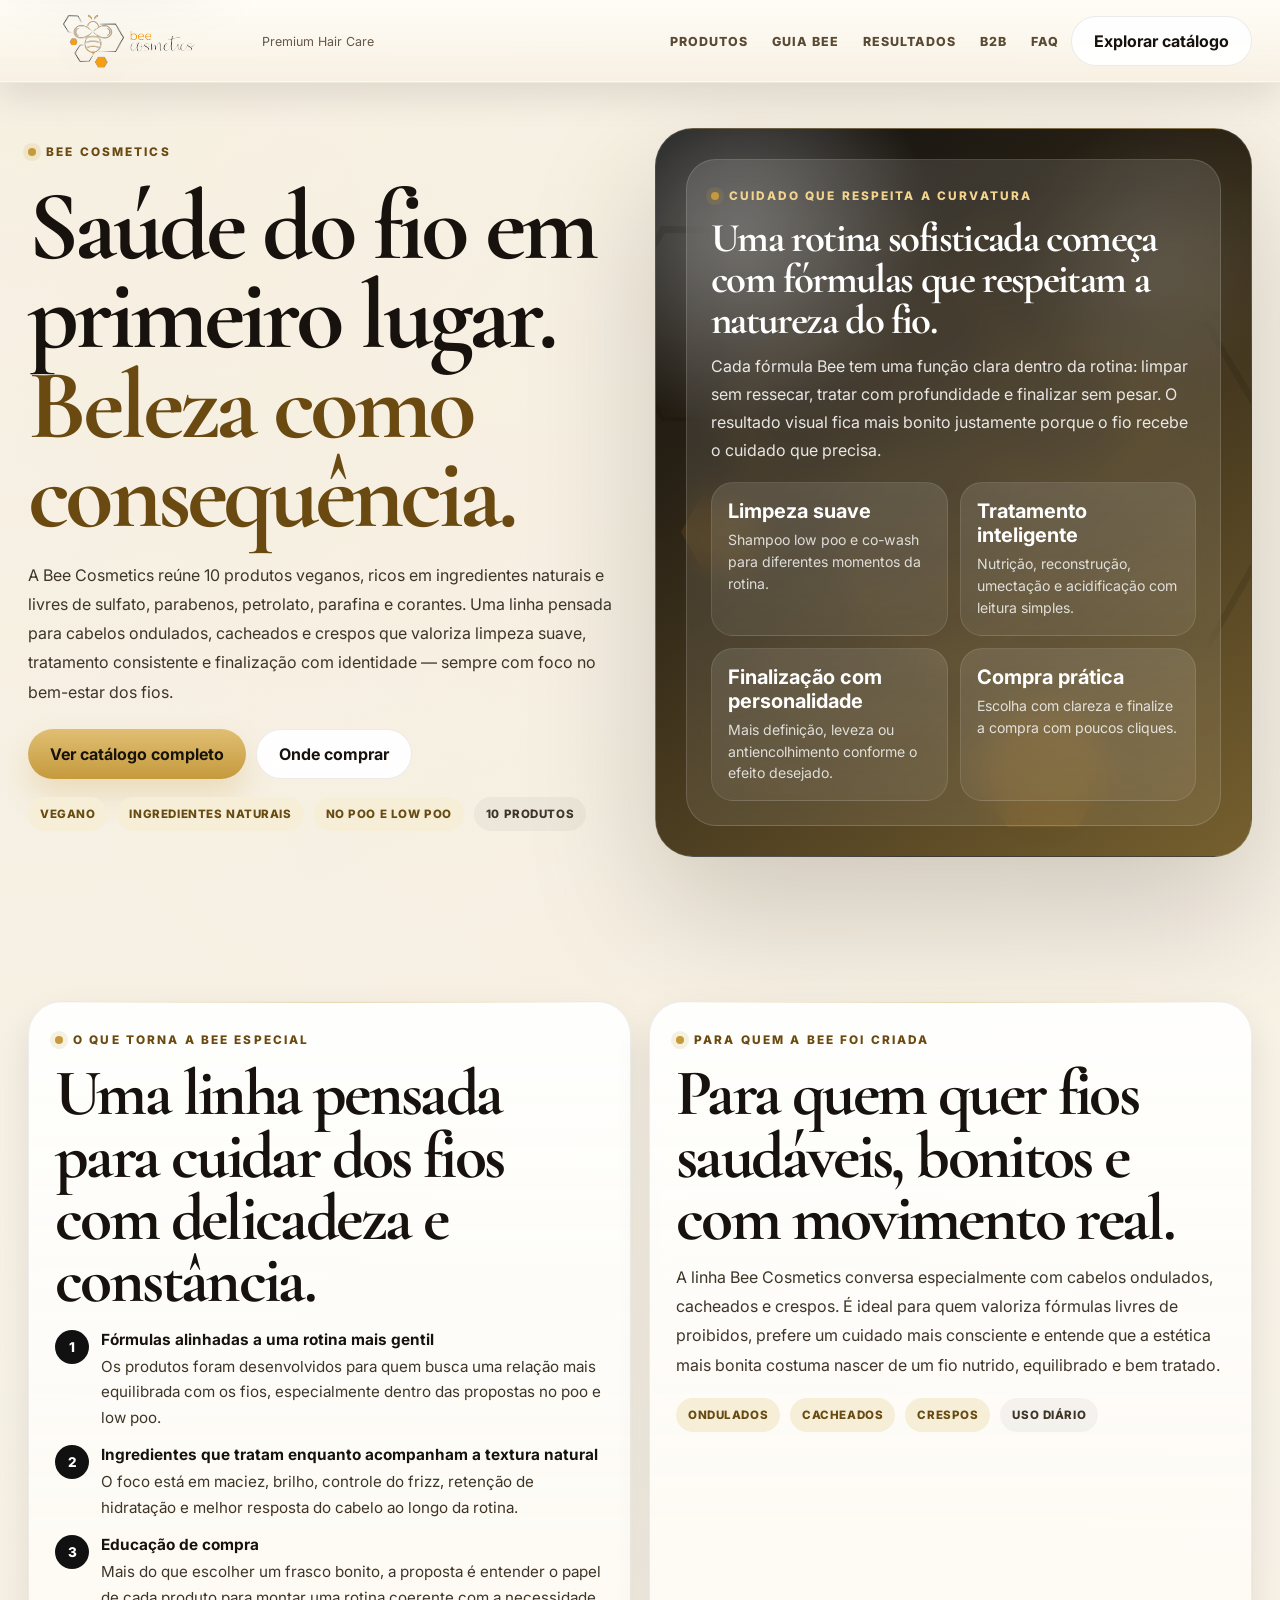
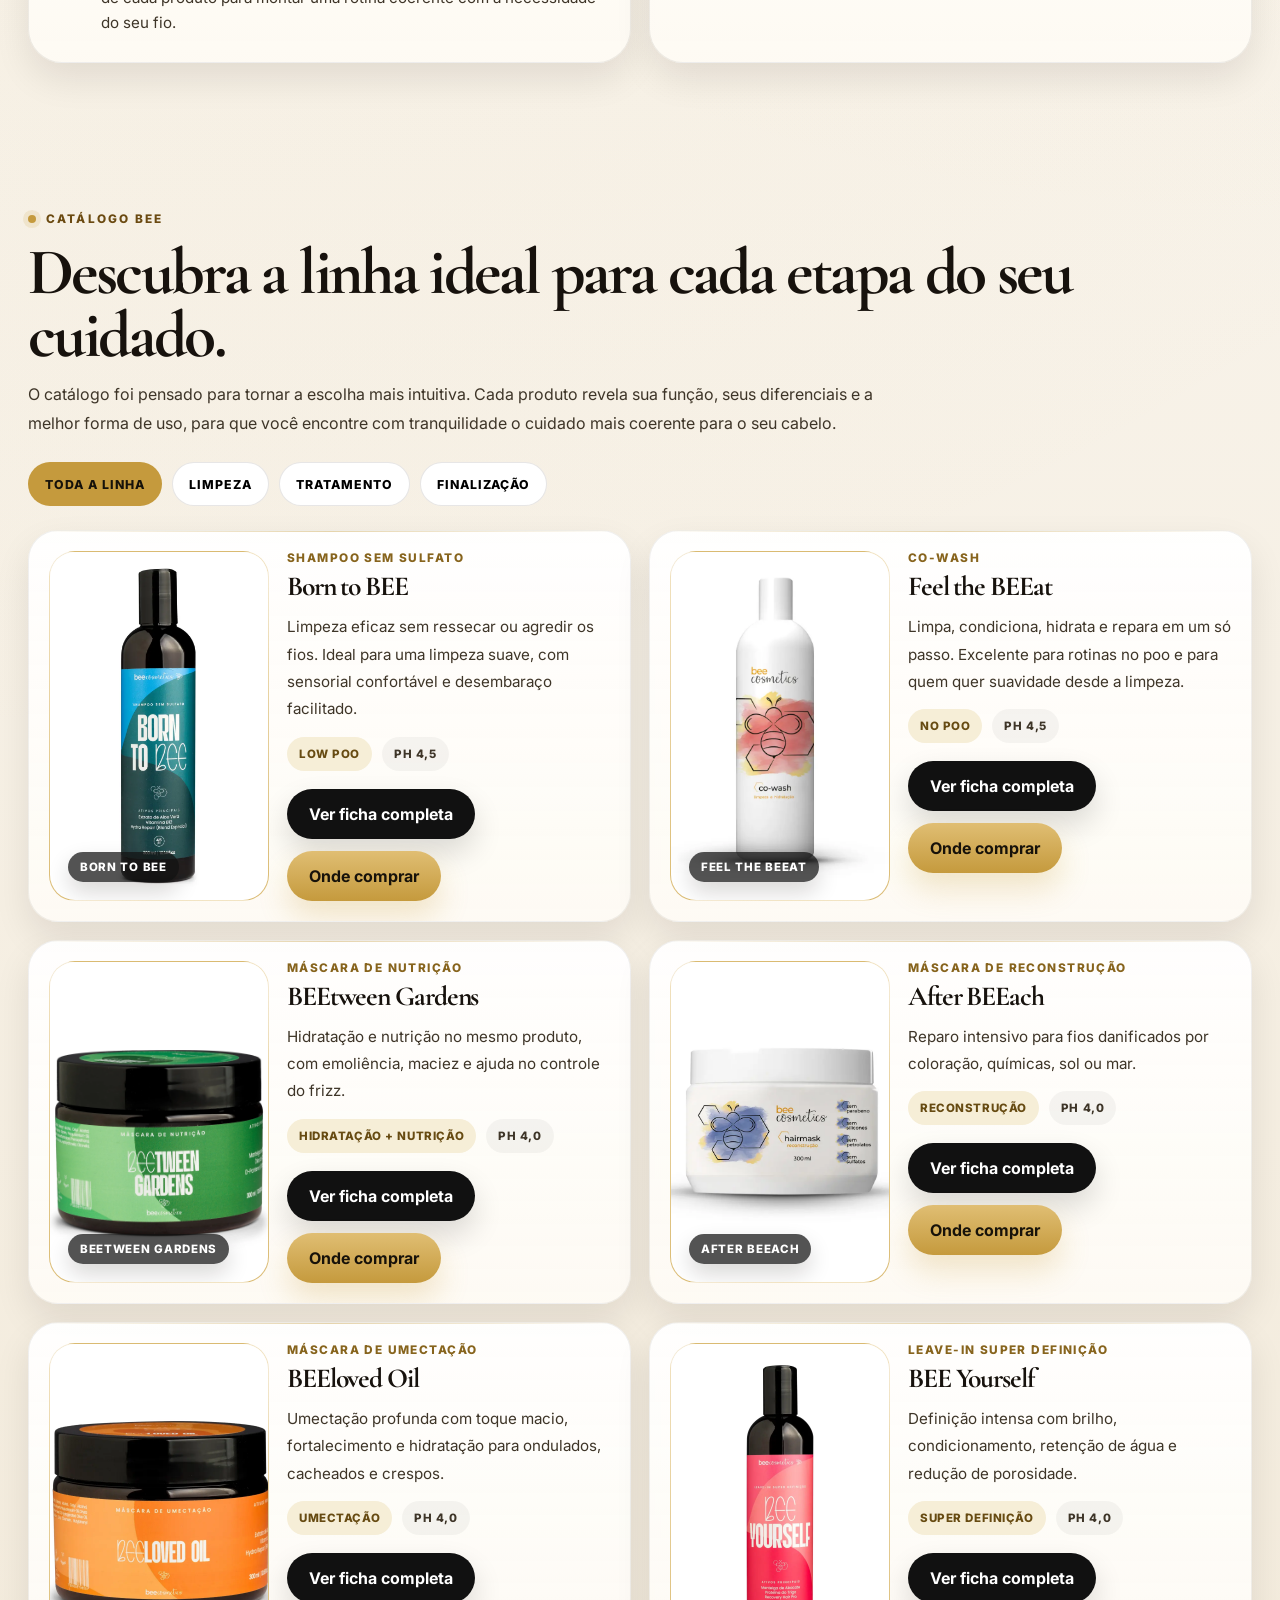
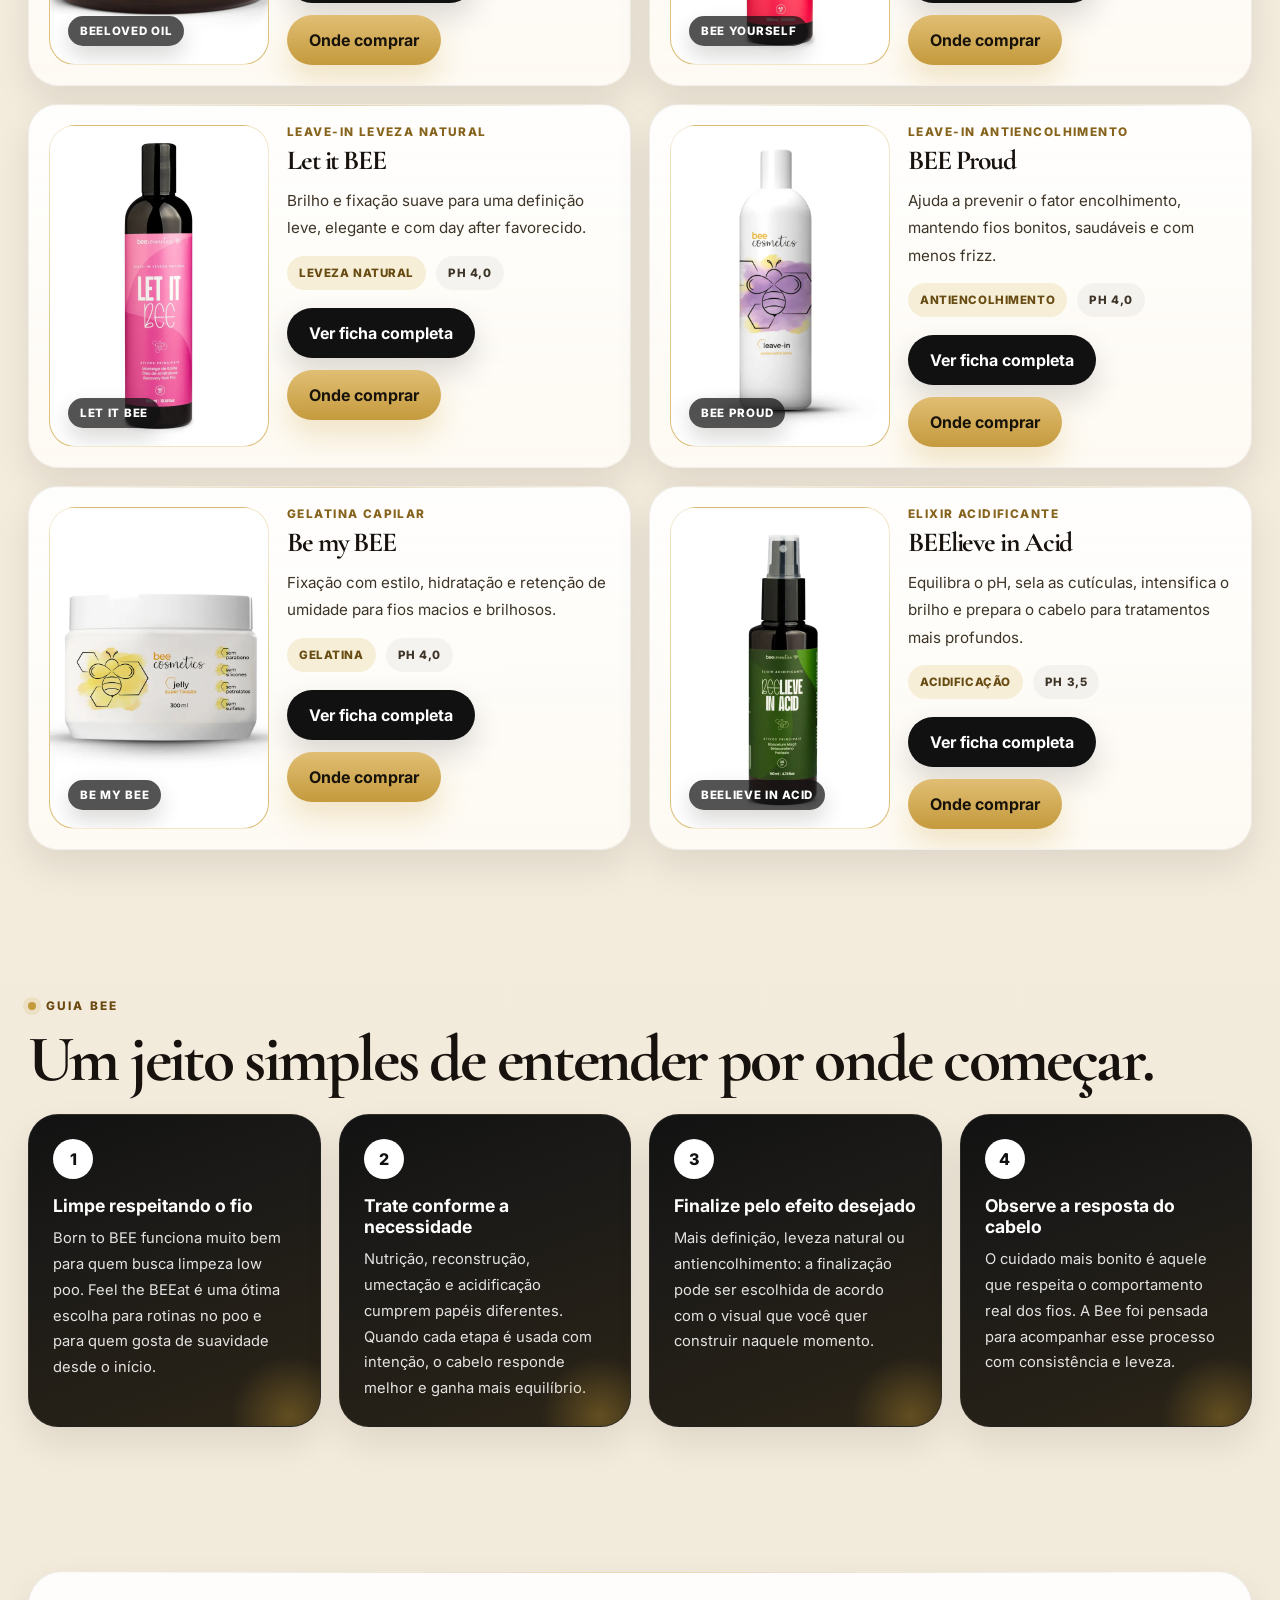
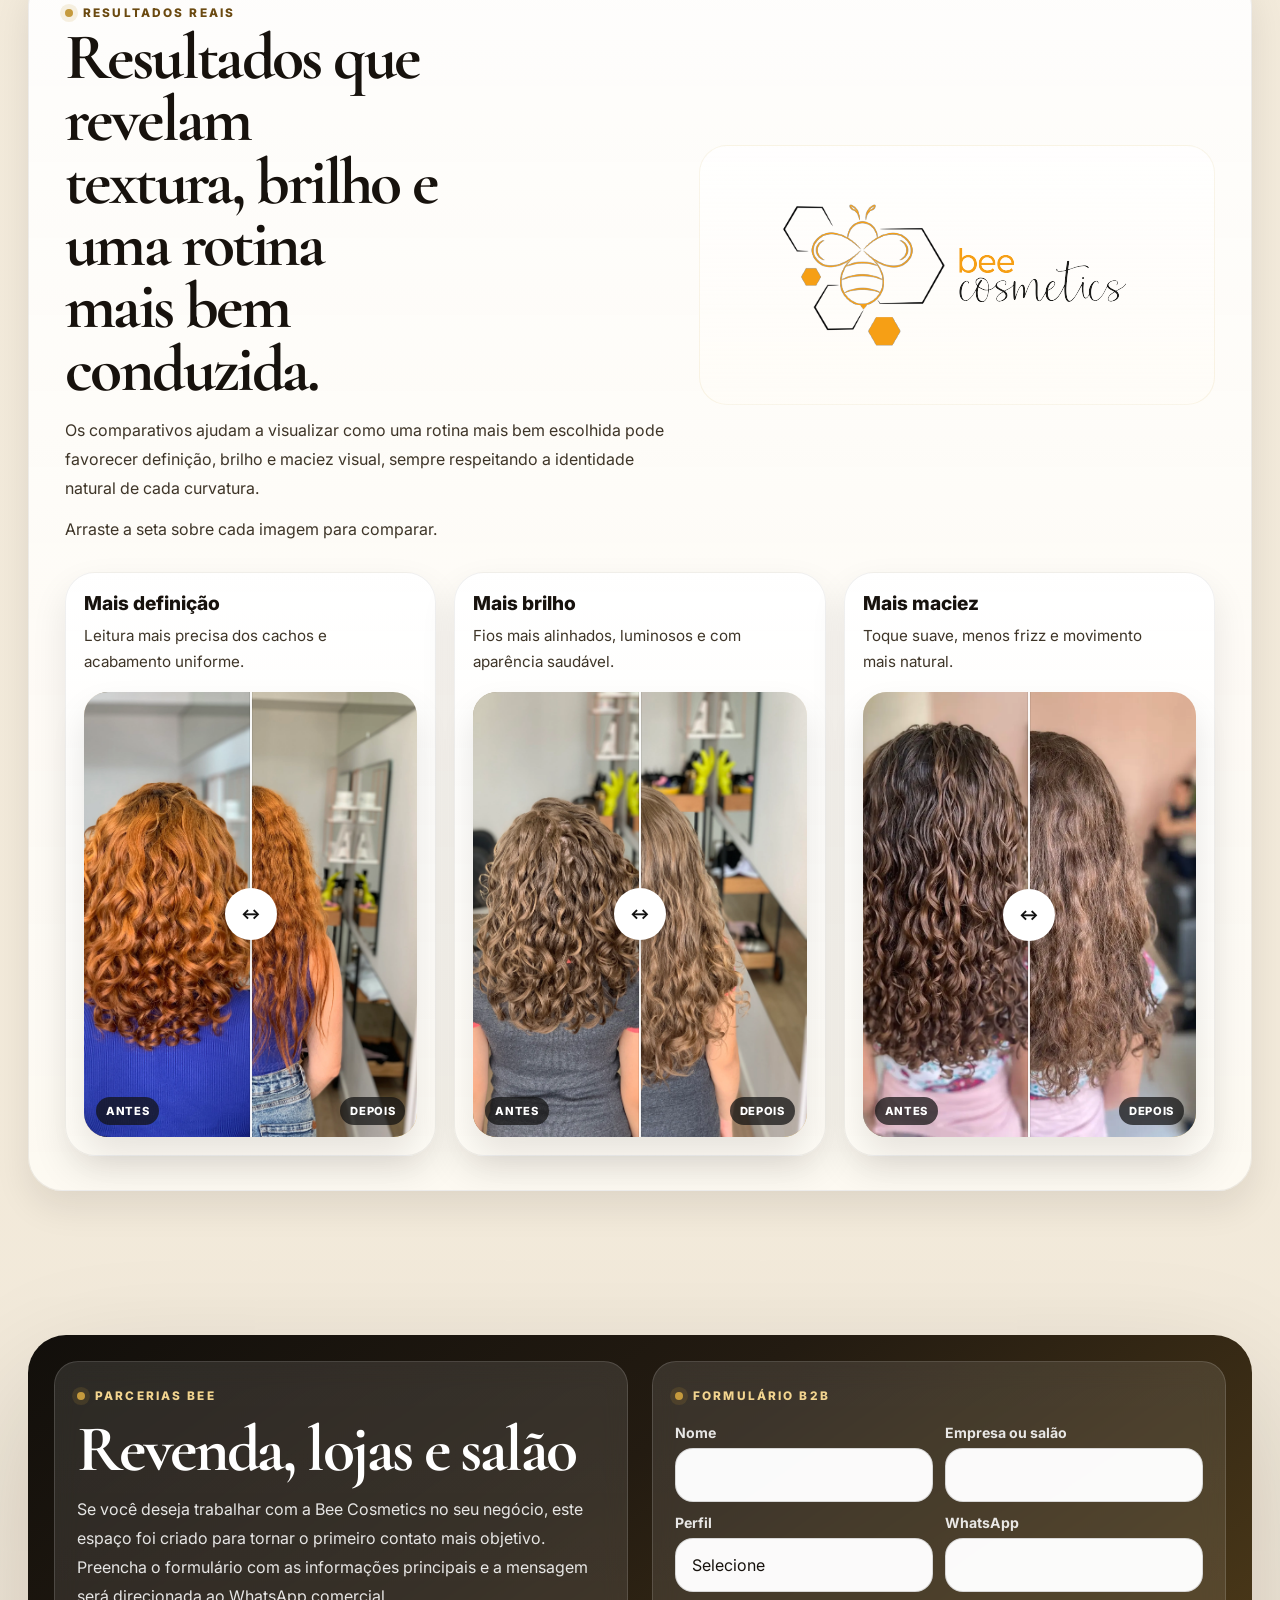
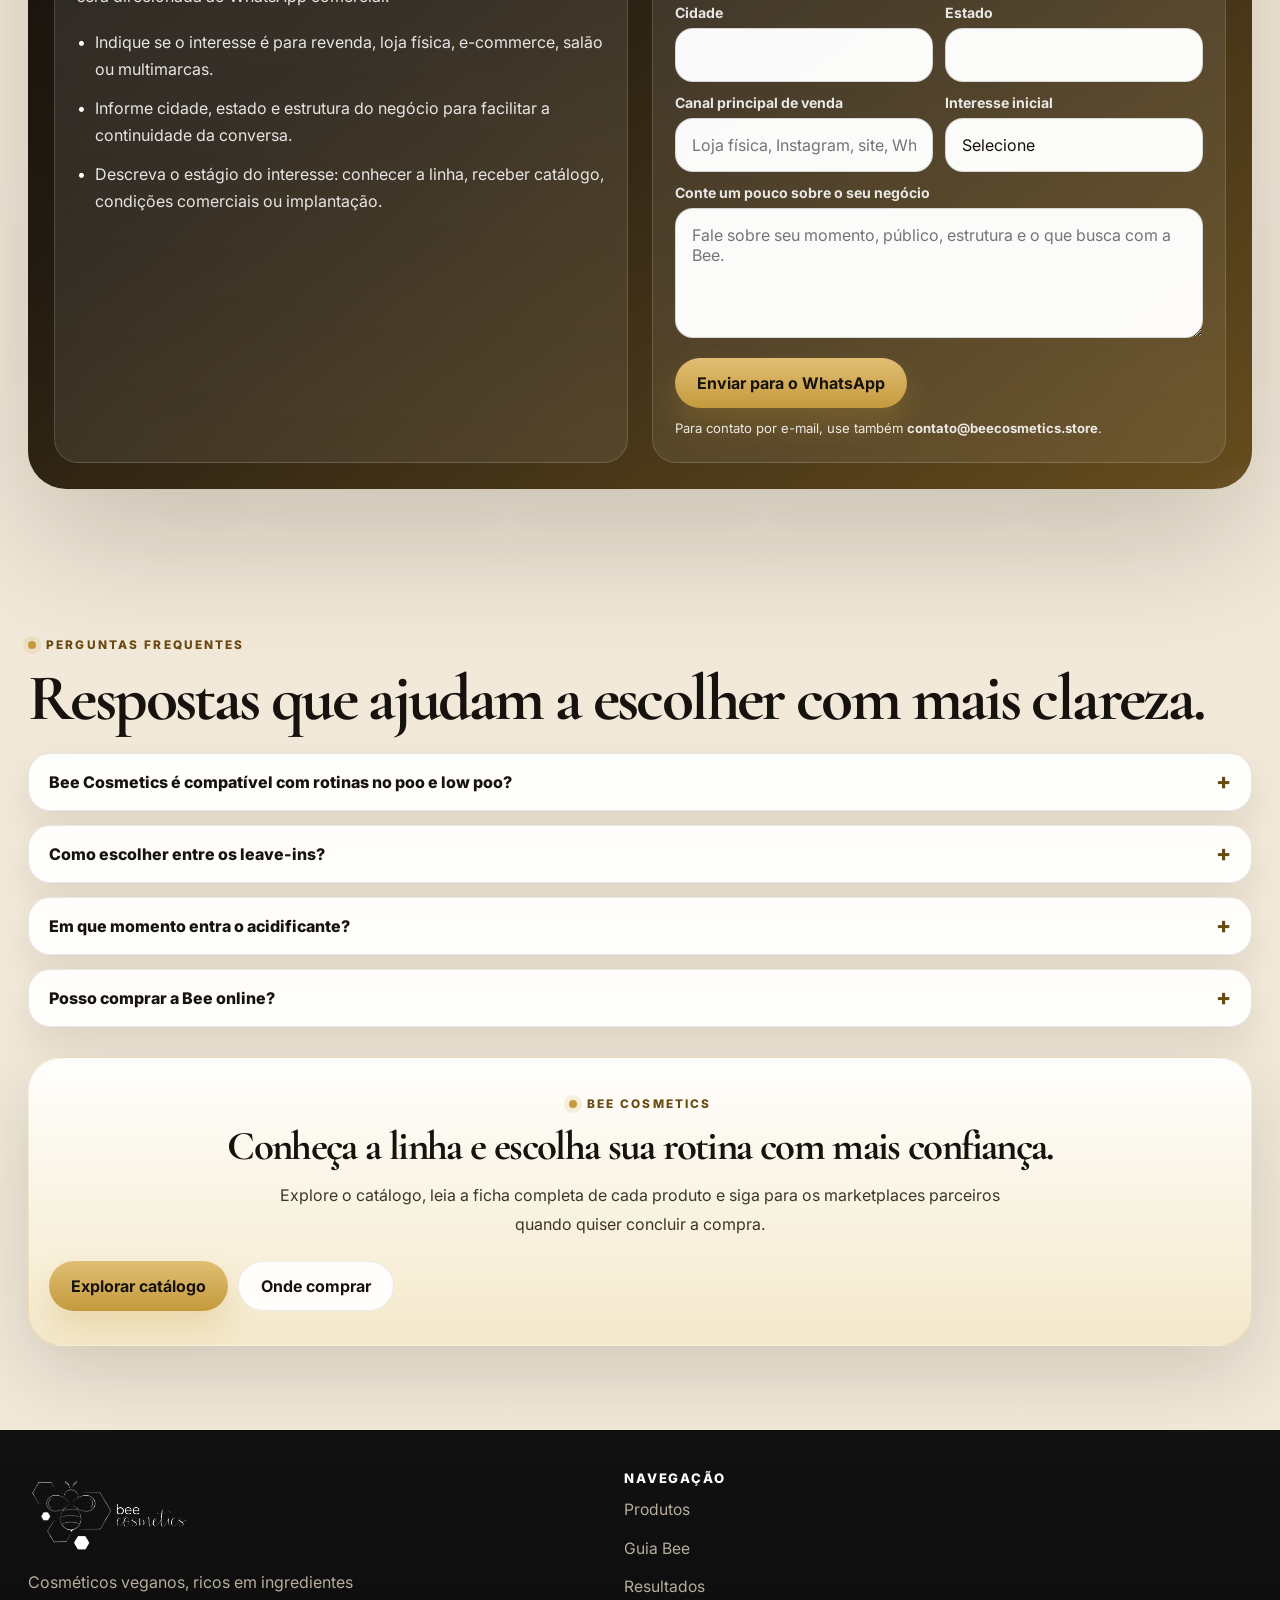
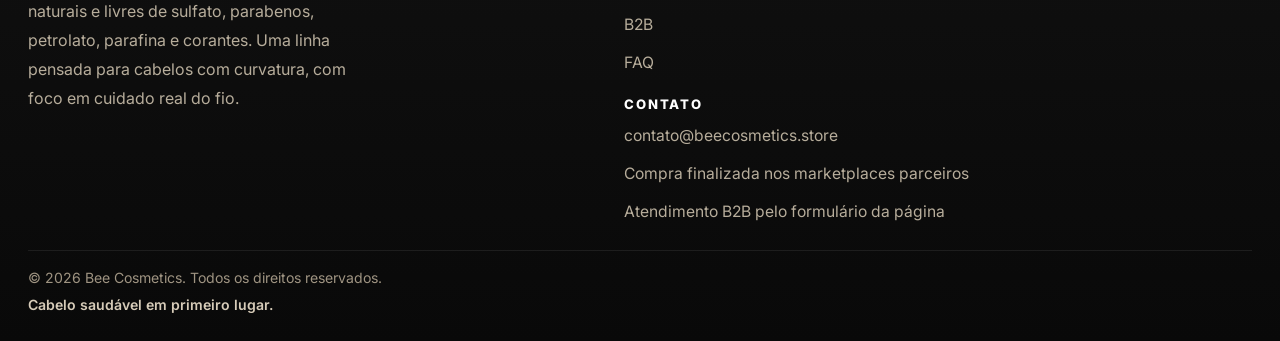
==== index.html @ 18b8b170 "Add files via upload" ====
<!DOCTYPE html>
<html lang="pt-BR">
<head>
  <meta charset="UTF-8">
  <meta name="viewport" content="width=device-width, initial-scale=1.0, viewport-fit=cover">
  <title>Bee Cosmetics | Catálogo premium para cabelos com curvatura</title>
  <meta name="description" content="Conheça a Bee Cosmetics: 10 produtos veganos, ricos em ingredientes naturais, livres de sulfato, parabenos, petrolato, parafina e corantes. Uma vitrine premium para cabelos ondulados, cacheados e crespos com foco em saúde do fio.">
  <meta name="robots" content="index,follow">
  <meta name="theme-color" content="#c79a32">
<link rel="icon" href="/favicon.ico" sizes="any">
<link rel="icon" type="image/png" sizes="32x32" href="/icons/favicon-32x32.png">
<link rel="icon" type="image/png" sizes="16x16" href="/icons/favicon-16x16.png">
<link rel="apple-touch-icon" href="/icons/apple-touch-icon.png">
<link rel="manifest" href="/site.webmanifest">
  <link rel="canonical" href="https://beecosmetics.store">
  <meta property="og:title" content="Bee Cosmetics | Catálogo premium para cabelos com curvatura">
  <meta property="og:description" content="Produtos veganos, ricos em ingredientes naturais e pensados para a saúde dos fios com curvatura.">
  <meta property="og:type" content="website">
  <meta property="og:url" content="https://beecosmetics.store">
  <meta property="og:image" content="https://beecosmetics.store/og/og-home-bee.jpg">
  <meta property="og:locale" content="pt_BR">
  <meta name="twitter:card" content="summary_large_image">
  <meta name="twitter:title" content="Bee Cosmetics | Catálogo premium">
  <meta name="twitter:description" content="Uma vitrine educativa para cabelos com curvatura.">
  <link rel="preconnect" href="https://fonts.googleapis.com">
  <link rel="preconnect" href="https://fonts.gstatic.com" crossorigin>
  <link href="https://fonts.googleapis.com/css2?family=Inter:wght@400;500;600;700;800&family=Cormorant+Garamond:wght@500;600;700&display=swap" rel="stylesheet">
  <style>
    :root {
      --bg: #f3ebdc;
      --bg-soft: #fbf7f0;
      --surface: rgba(255,255,255,.94);
      --surface-2: #fffdf9;
      --text: #17120d;
      --text-soft: #3e3528;
      --muted: #665b4b;
      --gold: #c59a3d;
      --gold-2: #e0be73;
      --gold-soft: #efe3c4;
      --gold-deep: #6b4a11;
      --line: rgba(23,18,13,.10);
      --line-2: rgba(23,18,13,.18);
      --black: #111111;
      --white: #ffffff;
      --radius-xs: 14px;
      --radius-sm: 20px;
      --radius-md: 28px;
      --radius-lg: 36px;
      --radius-xl: 48px;
      --shadow-sm: 0 16px 36px rgba(17, 12, 0, .09);
      --shadow-md: 0 28px 76px rgba(17, 12, 0, .14);
      --shadow-lg: 0 52px 132px rgba(17, 12, 0, .18);
      --container: 1240px;
      --header-h: 78px;
      --ease: cubic-bezier(.22,1,.36,1);
    }
    * { box-sizing: border-box; margin: 0; padding: 0; }
    html { scroll-behavior: smooth; }
    body {
      font-family: 'Inter', system-ui, sans-serif;
      color: var(--text);
      background:
        radial-gradient(circle at 0% 0%, rgba(199,161,74,.11), transparent 28%),
        radial-gradient(circle at 100% 0%, rgba(224,190,116,.08), transparent 22%),
        linear-gradient(180deg, #fdfbf8 0%, var(--bg) 40%, #f1e8d8 100%);
      -webkit-font-smoothing: antialiased;
      overflow-x: hidden;
    }
    ::selection { background:rgba(199,154,50,.22); color:#17120d; }
    @media (prefers-reduced-motion: reduce) {
      html { scroll-behavior:auto; }
      *, *::before, *::after { animation:none !important; transition:none !important; }
    }
    body.modal-open { overflow:hidden; position:fixed; width:100%; }
    img { display:block; max-width:100%; height:auto; }
    a { color:inherit; text-decoration:none; }
    button, input, select, textarea { font:inherit; }
    button { border:0; background:none; cursor:pointer; }
    input, select, textarea {
      width:100%; min-height:54px; border-radius:18px; border:1px solid rgba(0,0,0,.14);
      background:rgba(255,255,255,.98); color:var(--text); padding:0 16px; appearance:none; -webkit-appearance:none;
      transition:border-color .2s ease, box-shadow .2s ease, background .2s ease;
    }
    textarea { min-height:130px; resize:vertical; padding:16px; }
    input:focus, select:focus, textarea:focus {
      outline:none; border-color:rgba(199,154,50,.8); background:#fff; box-shadow:0 0 0 4px rgba(199,154,50,.12);
    }
    :focus-visible { outline:2px solid var(--gold); outline-offset:3px; border-radius:12px; }
    .skip-link {
      position:fixed; top:-100px; left:16px; z-index:9999; background:#fff; color:#000;
      padding:12px 16px; border-radius:12px; box-shadow:var(--shadow-md);
    }
    .skip-link:focus { top:16px; }
    .container { width:min(calc(100% - 32px), var(--container)); margin-inline:auto; }
    .desktop-only { display:none !important; }
    .eyebrow {
      display:inline-flex; align-items:center; gap:10px; font-size:.74rem; letter-spacing:.18em;
      font-weight:800; text-transform:uppercase; color:var(--gold-deep);
    }
    .eyebrow::before {
      content:''; width:8px; height:8px; border-radius:50%; background:var(--gold); box-shadow:0 0 0 5px rgba(199,154,50,.14);
    }
    .title-xl, .title-lg, .title-md { font-family:'Cormorant Garamond', serif; font-weight:700; letter-spacing:-.04em; }
    .title-xl { font-size:clamp(3rem, 11vw, 6.2rem); line-height:.9; }
    .title-lg { font-size:clamp(2.25rem, 7vw, 4.1rem); line-height:.95; }
    .title-md { font-size:clamp(1.7rem, 5vw, 2.55rem); line-height:1; }
    .lead { font-size:1rem; line-height:1.82; color:var(--text-soft); }
    .section { padding:72px 0; }
    .btn {
      display:inline-flex; align-items:center; justify-content:center; gap:10px; min-height:50px; padding:0 22px;
      border-radius:999px; font-weight:700; transition:transform .25s var(--ease), box-shadow .25s var(--ease), background .25s var(--ease);
    }
    .btn:hover { transform:translateY(-2px); }
    .btn-primary {
      background:linear-gradient(180deg, var(--gold-2) 0%, var(--gold) 100%); color:#17120a; box-shadow:0 16px 30px rgba(199,154,50,.23);
    }
    .btn-secondary { background:rgba(255,255,255,.94); color:var(--text); border:1px solid rgba(0,0,0,.08); }
    .btn-dark { background:#111; color:#fff; box-shadow:0 14px 30px rgba(0,0,0,.14); }
    .pill-row { display:flex; flex-wrap:wrap; gap:10px; }
    .pill {
      display:inline-flex; align-items:center; justify-content:center; min-height:34px; padding:0 12px; border-radius:999px;
      background:#f6eed7; color:#674b12; font-size:.72rem; text-transform:uppercase; letter-spacing:.05em; font-weight:800;
    }
    .pill.ghost { background:rgba(0,0,0,.04); color:var(--text-soft); }

    .header {
      position:fixed; inset:0 0 auto 0; z-index:100;
      background:linear-gradient(180deg, rgba(255,253,248,.96) 0%, rgba(247,240,226,.92) 100%);
      backdrop-filter:blur(18px); border-bottom:1px solid rgba(98,72,16,.12);
      box-shadow:0 14px 34px rgba(17,12,0,.10), inset 0 -1px 0 rgba(255,255,255,.52);
    }
    .header-inner { min-height:var(--header-h); display:flex; align-items:center; justify-content:space-between; gap:12px; }
    .brand { display:flex; align-items:center; gap:14px; min-width:0; flex:1 1 auto; }
    .brand-logo {
      display:block; width:clamp(170px, 28vw, 250px); height:auto; max-height:58px; object-fit:contain; object-position:left center;
      filter:drop-shadow(0 8px 18px rgba(17,12,0,.06));
    }
    .brand-fallback { display:none; font-size:.92rem; text-transform:uppercase; letter-spacing:.14em; }
    .brand-text { min-width:0; display:grid; gap:3px; }
    .brand-text small { display:block; font-size:.78rem; color:#5f5140; white-space:nowrap; overflow:hidden; text-overflow:ellipsis; max-width:min(42vw, 320px); opacity:.96; }

    .nav { display:none; }
    .header-actions { display:flex; align-items:center; gap:8px; flex-shrink:0; }
    .menu-toggle {
      width:46px; height:46px; border-radius:14px; display:flex; align-items:center; justify-content:center; flex-direction:column; gap:5px;
      background:#fff; box-shadow:var(--shadow-sm);
    }
    .menu-toggle span { width:20px; height:2px; border-radius:999px; background:#111; transition:.28s; }
    .menu-toggle.active span:nth-child(1) { transform:translateY(7px) rotate(45deg); }
    .menu-toggle.active span:nth-child(2) { opacity:0; }
    .menu-toggle.active span:nth-child(3) { transform:translateY(-7px) rotate(-45deg); }
    .mobile-panel {
      display:none; position:fixed; inset:calc(var(--header-h) + 10px) 14px auto 14px; z-index:95; padding:18px; border-radius:30px;
      background:linear-gradient(180deg, rgba(255,254,250,.985) 0%, rgba(248,241,227,.985) 100%);
      border:1px solid rgba(140,106,26,.12); box-shadow:0 26px 70px rgba(17,12,0,.22), inset 0 1px 0 rgba(255,255,255,.65);
      backdrop-filter:blur(22px);
    }
    .mobile-panel.open { display:block; animation:menuFade .22s ease; }
    .mobile-panel::before {
      content:''; position:absolute; inset:0 0 auto 0; height:1px;
      background:linear-gradient(90deg, transparent, rgba(199,161,74,.48), transparent);
    }
    .mobile-panel nav { display:grid; gap:10px; }
    .mobile-panel a {
      display:flex; align-items:center; justify-content:space-between; gap:14px;
      min-height:58px; padding:0 18px; font-size:1rem; font-weight:800; color:#17130c;
      border-radius:20px; background:rgba(255,255,255,.82); border:1px solid rgba(0,0,0,.06);
      box-shadow:0 8px 20px rgba(17,12,0,.06);
    }
    .mobile-panel a::after {
      content:'→'; font-size:1rem; color:var(--gold-deep); opacity:.92;
    }
    .mobile-panel a.btn {
      justify-content:center; text-align:center; margin-top:4px; min-height:54px;
      background:#111; color:#fff; box-shadow:0 18px 36px rgba(0,0,0,.18);
    }
    .mobile-panel a.btn::after { content:''; display:none; }
    @keyframes menuFade {
      from { opacity:0; transform:translateY(-8px) scale(.985); }
      to { opacity:1; transform:translateY(0) scale(1); }
    }

    main { padding-top:calc(var(--header-h) + 18px); }
    .hero { padding-top:28px; }
    .hero-grid { display:grid; gap:18px; }
    .hero-copy { position:relative; z-index:2; padding-top:10px; }
    .hero-signature { display:flex; align-items:center; min-height:28px; }
    .hero-signature .eyebrow { color:var(--gold-deep); }
    .hero-copy h1 em { color:var(--gold-deep); font-style:normal; }
    .hero-actions { display:grid; gap:10px; margin-top:22px; }
    .hero-card {
      position:relative; overflow:hidden; min-height:540px; border-radius:38px; padding:26px; display:flex; flex-direction:column; justify-content:flex-end;
      background:
        radial-gradient(circle at 14% 14%, rgba(255,255,255,.32), transparent 24%),
        radial-gradient(circle at 84% 18%, rgba(255,255,255,.10), transparent 18%),
        linear-gradient(145deg, #111111 0%, #261f14 30%, #c7a14a 170%);
      box-shadow:var(--shadow-lg); border:1px solid rgba(255,255,255,.14);
      isolation:isolate;
    }
    .hero-watermark {
      position:absolute; inset:-8% auto auto 50%; width:min(125vw, 960px); transform:translateX(-50%); opacity:.08; z-index:0; pointer-events:none; filter:drop-shadow(0 18px 58px rgba(0,0,0,.12));
    }
    .hero-watermark img { width:100%; height:auto; object-fit:contain; }
    .hero-panel {
      position:relative; z-index:1; border-radius:30px; padding:24px; background:linear-gradient(180deg, rgba(255,255,255,.12), rgba(255,255,255,.08)); border:1px solid rgba(255,255,255,.14); backdrop-filter:blur(16px);
    }
    .hero-panel h2 { color:#fff; }
    .hero-panel p { color:rgba(255,255,255,.88); line-height:1.75; margin-top:12px; }
    .hero-metrics { display:grid; grid-template-columns:1fr; gap:12px; margin-top:18px; }
    .metric {
      min-height:112px; padding:16px; border-radius:22px; background:linear-gradient(180deg, rgba(255,255,255,.11), rgba(255,255,255,.06)); color:#fff; border:1px solid rgba(255,255,255,.11);
    }
    .metric strong { display:block; font-size:1.25rem; }
    .metric span { display:block; margin-top:6px; font-size:.88rem; line-height:1.55; color:rgba(255,255,255,.80); }

    .surface-card {
      background:linear-gradient(180deg, rgba(255,255,255,.9), rgba(255,252,246,.84)); border:1px solid rgba(16,16,16,.07); border-radius:34px; box-shadow:var(--shadow-sm); padding:26px; position:relative; overflow:hidden;
    }
    .surface-card::before {
      content:''; position:absolute; inset:0 0 auto 0; height:1px; background:linear-gradient(90deg, transparent, rgba(199,161,74,.42), transparent);
    }
    .education-grid, .proof-grid, .guide-grid, .b2b-grid { display:grid; gap:18px; }
    #resultados .surface-card { padding:34px; }
    #resultados .surface-card .title-lg { max-width:12ch; }
    .results-head {
      display:grid; gap:18px; justify-items:start;
    }
    .results-copy {
      display:grid; gap:0; min-width:0;
    }
    .results-head .title-lg { max-width: 11ch; }
    .results-head .lead { max-width: 880px; }
    .results-mark {
      width:100%; min-height:260px; border-radius:28px;
      background:linear-gradient(180deg, rgba(255,255,255,.74), rgba(255,252,246,.52));
      border:1px solid rgba(199,154,50,.10);
      display:flex; align-items:center; justify-content:center;
      overflow:hidden; padding:18px;
    }
    .results-mark img {
      width:min(440px, 84%); max-width:100%; max-height:240px; height:auto; object-fit:contain;
      opacity:1; filter:none; mix-blend-mode:normal;
    }
    .info-list { display:grid; gap:14px; margin-top:18px; }
    .info-item { display:grid; grid-template-columns:auto 1fr; gap:12px; align-items:start; }
    .info-item__num {
      width:34px; height:34px; border-radius:50%; display:grid; place-items:center; background:#111; color:#fff; font-size:.84rem; font-weight:800; flex-shrink:0;
    }
    .info-item strong { display:block; font-size:.96rem; margin-bottom:5px; }
    .info-item p { color:var(--text-soft); line-height:1.7; font-size:.95rem; }

    .filter-bar { display:flex; flex-wrap:wrap; gap:10px; margin-top:24px; }
    .filter-btn {
      min-height:44px; padding:0 16px; border-radius:999px; background:#fff; border:1px solid var(--line); font-size:.77rem; font-weight:800; text-transform:uppercase; letter-spacing:.08em;
    }
    .filter-btn.active, .filter-btn:hover { background:var(--gold); border-color:transparent; color:#16120a; }
    .products-grid { display:grid; gap:18px; margin-top:24px; }
    .product-card {
      display:grid; gap:18px; padding:20px; border-radius:30px; background:linear-gradient(180deg, rgba(255,255,255,.94), rgba(255,252,246,.88)); border:1px solid rgba(0,0,0,.06); box-shadow:var(--shadow-sm);
      transition:transform .26s var(--ease), box-shadow .26s var(--ease), border-color .26s var(--ease);
      position:relative; overflow:hidden;
    }
    .product-card::before {
      content:''; position:absolute; inset:0 auto auto 0; width:100%; height:1px; background:linear-gradient(90deg, transparent, rgba(199,161,74,.45), transparent);
    }
    .product-card:hover { transform:translateY(-6px); box-shadow:var(--shadow-md); border-color:rgba(199,161,74,.24); }
    .product-card .btn-dark, .product-card .btn-primary { transition:transform .22s ease, box-shadow .22s ease, filter .22s ease; }
    .product-card:hover .btn-dark, .product-card:hover .btn-primary { transform:translateY(-1px); filter:saturate(1.03); }
    .product-media {
      position:relative; overflow:hidden; min-height:290px; border-radius:26px; background:radial-gradient(circle at top left, rgba(255,255,255,.78), transparent 28%), linear-gradient(180deg, #fbf2de 0%, #dec07b 100%); border:1px solid rgba(199,161,74,.18); box-shadow:inset 0 1px 0 rgba(255,255,255,.5);
    }
    .product-media img { width:100%; height:100%; object-fit:cover; object-position:center; }
    .product-media.is-fallback img { display:none; }
    .product-bottle {
      position:absolute; left:18px; right:18px; bottom:18px; top:auto;
      display:flex; align-items:flex-end; justify-content:flex-start; padding:0; pointer-events:none;
    }
    .product-media.is-fallback .product-bottle {
      inset:18px; border-radius:20px; background:linear-gradient(180deg, rgba(255,255,255,.82), rgba(255,255,255,.18)), linear-gradient(180deg, #f1d591 0%, #c8962c 100%);
      display:grid; place-items:end start; padding:18px;
    }
    .product-bottle span {
      display:inline-flex; padding:8px 12px; border-radius:999px; background:rgba(17,17,17,.72); color:#fff; font-size:.72rem; font-weight:800; text-transform:uppercase; letter-spacing:.06em;
      box-shadow:0 10px 22px rgba(17,12,0,.16);
    }
    .product-meta { font-size:.74rem; letter-spacing:.12em; text-transform:uppercase; font-weight:800; color:#87641d; }
    .product-card h3 { font-size:1.72rem; line-height:1.02; letter-spacing:-.04em; font-family:'Cormorant Garamond', serif; }
    .product-card p { color:var(--text-soft); line-height:1.8; font-size:.95rem; }
    .product-footer { display:flex; flex-wrap:wrap; gap:12px; margin-top:18px; }

    .proof-grid { margin-top:22px; }
    #resultados .proof-grid { display:grid; gap:18px; }
    #resultados .results-intro { max-width:none; }
    .ba-grid { display:grid; gap:22px; }
    #resultados .surface-card { padding:30px; }
    .ba-card {
      padding:22px; border-radius:30px; background:linear-gradient(180deg, rgba(255,255,255,.97), rgba(255,252,246,.91));
      border:1px solid rgba(0,0,0,.06); box-shadow:var(--shadow-sm);
    }
    .ba-card h3 { font-size:1.2rem; font-weight:800; }
    .ba-card p { margin-top:8px; color:var(--text-soft); line-height:1.72; font-size:.95rem; max-width:30ch; }
    .before-after {
      position:relative; overflow:hidden; margin-top:18px; border-radius:26px; aspect-ratio:4/6.2; min-height:440px;
      background:linear-gradient(180deg, #f6ecd7, #ddb862);
      box-shadow:inset 0 1px 0 rgba(255,255,255,.55), 0 18px 34px rgba(17,12,0,.10);
    }
    .before-after.is-fallback::before{
      content:'Imagem comparativa'; position:absolute; inset:0; display:grid; place-items:center;
      font-weight:700; letter-spacing:.04em; color:rgba(58,39,0,.62); z-index:0;
    }
    .before-after img {
      position:absolute; inset:0; width:100%; height:100%; object-fit:cover; object-position:center;
      background:linear-gradient(180deg, rgba(255,255,255,.18), transparent);
    }
    .before-after img { position:absolute; inset:0; width:100%; height:100%; object-fit:cover; user-select:none; -webkit-user-drag:none; }
    .before-after .after-wrap { position:absolute; inset:0; width:50%; overflow:hidden; }
    .before-after .after-wrap img { width:100%; }
    .before-after .divider { position:absolute; top:0; bottom:0; left:50%; width:2px; background:rgba(255,255,255,.92); transform:translateX(-50%); box-shadow:0 0 0 1px rgba(0,0,0,.08); }
    .before-after .handle {
      position:absolute; top:50%; left:50%; width:50px; height:50px; border-radius:50%; transform:translate(-50%, -50%);
      display:grid; place-items:center; background:#fff; color:#111; box-shadow:0 12px 26px rgba(0,0,0,.16); font-size:.9rem; font-weight:800;
    }
    .before-after input[type=range] {
      position:absolute; inset:0; width:100%; height:100%; appearance:none; background:transparent; border:0; padding:0; min-height:auto; cursor:ew-resize;
    }
    .before-after input[type=range]::-webkit-slider-thumb { appearance:none; width:50px; height:50px; opacity:0; }
    .before-after input[type=range]::-moz-range-thumb { width:50px; height:50px; border:0; opacity:0; }
    .ba-labels { position:absolute; inset:auto 12px 12px 12px; display:flex; justify-content:space-between; gap:10px; pointer-events:none; }
    .ba-labels span {
      display:inline-flex; padding:7px 10px; border-radius:999px; background:rgba(17,17,17,.72); color:#fff; font-size:.7rem; font-weight:800; text-transform:uppercase; letter-spacing:.06em;
    }

    .guide-grid { margin-top:24px; }
    .guide-card {
      padding:24px; border-radius:30px; background:linear-gradient(160deg, #121212 0%, #1b1a18 34%, #2b2417 100%); color:#fff; position:relative; overflow:hidden; border:1px solid rgba(255,255,255,.06); box-shadow:var(--shadow-sm);
    }
    .guide-card::before {
      content:''; position:absolute; inset:auto -30px -50px auto; width:120px; height:120px; border-radius:50%; background:radial-gradient(circle, rgba(199,154,50,.36), transparent 70%);
    }
    .guide-card .step { width:40px; height:40px; border-radius:50%; display:grid; place-items:center; background:#fff; color:#111; font-weight:800; }
    .guide-card h3 { margin-top:16px; font-size:1.1rem; }
    .guide-card p { margin-top:10px; color:rgba(255,255,255,.88); line-height:1.75; font-size:.92rem; }

    .b2b-shell {
      border-radius:38px; padding:26px; background:linear-gradient(145deg, #120f0b 0%, #231b11 34%, #b98a2d 182%); color:#fff; box-shadow:var(--shadow-lg); overflow:hidden; position:relative;
    }
    .b2b-shell::after {
      content:''; position:absolute; inset:auto -12% -30% auto; width:260px; height:260px; border-radius:50%; background:radial-gradient(circle, rgba(255,255,255,.18), transparent 70%);
    }
    .b2b-grid { position:relative; z-index:1; }
    .b2b-panel {
      padding:22px; border-radius:24px; background:linear-gradient(180deg, rgba(255,255,255,.11), rgba(255,255,255,.08));
      border:1px solid rgba(255,255,255,.14); backdrop-filter:blur(12px); min-width:0; overflow:hidden;
    }
    .b2b-panel p, .b2b-panel li, .b2b-panel label { color:rgba(255,255,255,.88); }
    .b2b-panel .muted-lite { color:rgba(255,255,255,.72); }
    .b2b-points { display:grid; gap:12px; margin-top:18px; }
    .b2b-points li { list-style:none; padding-left:18px; position:relative; line-height:1.68; }
    .b2b-points li::before { content:'•'; position:absolute; left:0; color:#fff; }
    .b2b-form { margin-top:20px; }
    .form-grid { display:grid; gap:12px; min-width:0; }
    .b2b-form label { display:block; margin-bottom:7px; font-size:.88rem; font-weight:700; }
    .form-note { margin-top:10px; font-size:.82rem; color:rgba(255,255,255,.72); line-height:1.65; }

    .faq-grid { display:grid; gap:14px; margin-top:24px; }
    .faq-item {
      border-radius:22px; background:rgba(255,255,255,.92); border:1px solid var(--line); box-shadow:var(--shadow-sm); padding:18px 20px;
    }
    .faq-item summary { list-style:none; cursor:pointer; font-weight:800; padding-right:28px; position:relative; }
    .faq-item summary::-webkit-details-marker { display:none; }
    .faq-item summary::after { content:'+'; position:absolute; right:0; top:-2px; font-size:1.4rem; line-height:1; color:var(--gold-deep); }
    .faq-item[open] summary::after { content:'−'; }
    .faq-item p { margin-top:14px; color:var(--text-soft); line-height:1.8; font-size:.94rem; }

    .cta-final {
      text-align:center; padding:34px 20px; border-radius:34px; background:linear-gradient(180deg, rgba(255,255,255,.97) 0%, rgba(244,232,202,.98) 100%);
      border:1px solid rgba(199,154,50,.16); box-shadow:var(--shadow-md);
    }
    .cta-final .actions { display:grid; gap:10px; margin-top:22px; }

    .footer { padding:26px 0 40px; color:var(--muted); }
    .footer-grid { display:grid; gap:18px; padding-top:22px; border-top:1px solid rgba(0,0,0,.08); }
    .footer small { display:block; line-height:1.7; }

    .modal {
      position:fixed; inset:0; z-index:120; display:none; align-items:center; justify-content:center; padding:16px; background:rgba(10,10,10,.60); backdrop-filter:blur(12px);
    }
    .modal.open { display:flex; }
    .modal-dialog {
      width:min(100%, 560px); max-height:min(90vh, 780px); overflow:auto; border-radius:32px; background:linear-gradient(180deg, #fffefb 0%, #f8f1e2 100%);
      border:1px solid rgba(255,255,255,.72); box-shadow:var(--shadow-lg); position:relative;
    }
    .modal-close {
      position:sticky; top:14px; margin-left:auto; width:46px; height:46px; border-radius:50%; display:grid; place-items:center; background:#111; color:#fff; margin-top:14px; margin-right:14px; z-index:2;
    }
    .modal-content { padding:0 22px 26px; }
    .market-minimal {
      display:grid; gap:14px;
    }
    .market-header {
      padding:8px 4px 12px; text-align:center;
    }
    .market-header p { margin-top:10px; color:var(--text-soft); line-height:1.75; font-size:1rem; }
    .market-list { display:grid; gap:10px; margin-top:6px; }
    .market-item {
      display:grid; grid-template-columns:56px 1fr auto; gap:14px; align-items:center; padding:16px; border-radius:20px; background:#fff; border:1px solid rgba(23,18,13,.08); box-shadow:var(--shadow-sm);
    }
    .market-icon {
      width:56px; height:56px; border-radius:16px; display:grid; place-items:center; background:#f7eed9; border:1px solid rgba(199,161,74,.18);
    }
    .market-icon img { width:30px; height:30px; object-fit:contain; }
    .market-icon span { font-size:1.15rem; font-weight:800; color:#735611; }
    .market-item strong { display:block; font-size:1rem; }
    .market-item small { display:block; margin-top:2px; color:var(--text-soft); font-size:.9rem; }

    .product-shot {
      position:relative; overflow:hidden; min-height:320px; border-radius:24px; background:radial-gradient(circle at top left, rgba(255,255,255,.75), transparent 28%), linear-gradient(180deg, #fbf1db 0%, #e1be72 100%); border:1px solid rgba(199,154,50,.16);
    }
    .product-shot img { width:100%; height:100%; object-fit:cover; }
    .product-shot.is-fallback img { display:none; }

    .market-logo {
      display:flex; justify-content:center; margin:4px 0 10px;
    }
    .market-logo img {
      width:min(230px, 56vw); height:auto; object-fit:contain; filter:drop-shadow(0 8px 18px rgba(17,12,0,.05));
    }
    .market-brandline {
      display:flex; align-items:center; justify-content:center; gap:10px; margin-bottom:8px;
    }
    .modal-dialog.market-dialog { box-shadow:0 40px 110px rgba(17,12,0,.24); }
    .footer {
      margin-top:12px;
      background:linear-gradient(180deg, #111111 0%, #090909 100%);
      color:#d9d1c4;
      padding:40px 0 28px;
    }
    .footer-grid {
      display:grid; gap:28px; padding-top:0; border-top:0; align-items:start;
    }
    .footer-brand {
      display:grid; gap:14px; align-content:start;
    }
    .footer-brand img { width:min(168px, 42vw); height:auto; object-fit:contain; }
    .footer-brand-fallback { display:none; font-size:1rem; letter-spacing:.14em; text-transform:uppercase; }
    .footer-brand p { color:#b7ad9b; line-height:1.8; max-width:34ch; }
    .footer-links {
      display:grid; gap:18px;
    }
    .footer-col { display:grid; gap:10px; align-content:start; }
    .footer-col h4 {
      color:#fff; font-size:.82rem; letter-spacing:.14em; text-transform:uppercase; font-weight:800;
    }
    .footer-col a, .footer-col span {
      color:#b7ad9b; line-height:1.8; font-size:.98rem;
    }
    .footer-col a { transition:color .2s ease, transform .2s ease; }
    .footer-col a:hover { color:#fff; transform:translateX(2px); }
    .footer-bottom {
      margin-top:24px; padding-top:18px; border-top:1px solid rgba(255,255,255,.08);
      display:grid; gap:10px; color:#9f9482; font-size:.88rem;
    }
    .footer-bottom strong { color:#d7ccb9; font-weight:600; }
    .contact-inline {
      display:inline-flex; align-items:center; gap:8px; padding:10px 14px; border-radius:999px; background:rgba(255,255,255,.10); border:1px solid rgba(255,255,255,.14); margin-top:14px; font-size:.92rem; color:#fff;
    }
    .subtle-note { color:var(--text-soft); opacity:.92; }


    #resultados .surface-card {
      padding:34px 36px; border-radius:34px;
    }
    #resultados .surface-card .title-lg {
      max-width:12ch;
    }
    #resultados .ba-grid {
      margin-top:6px;
    }

    .product-modal-grid { display:grid; gap:18px; }
    .spec-grid { display:grid; gap:10px; margin-top:16px; }
    .spec {
      padding:14px; border-radius:16px; background:#fff; border:1px solid rgba(0,0,0,.06);
    }
    .spec span { display:block; font-size:.68rem; letter-spacing:.12em; text-transform:uppercase; font-weight:800; color:#8b6a24; }
    .spec strong { display:block; margin-top:6px; font-size:.92rem; line-height:1.5; }
    .detail-block { padding:18px; border-radius:20px; background:#fff; border:1px solid rgba(0,0,0,.06); }
    .detail-block h3 { font-size:.76rem; letter-spacing:.14em; text-transform:uppercase; font-weight:800; color:#8a6720; margin-bottom:10px; }
    .detail-block p { color:var(--text-soft); line-height:1.82; font-size:.94rem; white-space:pre-wrap; }


        .result-empty {
      display:flex; align-items:center; justify-content:center; min-height:100%; height:100%;
      padding:18px; background:transparent;
    }
    .result-empty img {
      display:block; width:min(100%, 320px); max-width:100%; max-height:180px; height:auto; object-fit:contain;
      opacity:1; filter:none;
    }

@media (max-width: 390px) {
      .header-inner { gap:10px; }
      .brand { gap:8px; }
      .brand-logo { width:144px; max-height:42px; }
      .brand-text small { font-size:.68rem; max-width:132px; }
      .title-xl { font-size:clamp(2.55rem, 15vw, 4rem); line-height:.94; }
      .title-lg { font-size:clamp(2rem, 11vw, 3.05rem); line-height:.98; }
      .hero-copy .lead { font-size:1rem; line-height:1.78; }
      .btn { width:100%; justify-content:center; }
      .product-card h3 { font-size:1.52rem; }
      .market-header p { font-size:.96rem; }
      .mobile-panel { inset:calc(var(--header-h) + 8px) 12px auto 12px; padding:14px; border-radius:24px; }
      .mobile-panel a { min-height:54px; padding-inline:16px; border-radius:18px; font-size:.96rem; }
      .b2b-shell { padding:14px; border-radius:28px; }
      .b2b-panel { padding:16px; border-radius:20px; }
      .b2b-panel .title-lg { font-size:clamp(1.9rem, 10vw, 2.55rem); }
      .b2b-panel p, .b2b-panel li { font-size:.94rem; line-height:1.68; }
      .b2b-form label { font-size:.84rem; }
      input, select, textarea { min-height:50px; border-radius:16px; }
      textarea { min-height:118px; }
      .contact-inline { display:flex; width:100%; justify-content:flex-start; line-height:1.5; border-radius:18px; }
      .form-note { font-size:.88rem; line-height:1.6; }
      .result-empty img { width:min(100%, 240px); max-height:140px; }
    }

    @media (max-width: 479px) {
      :root { --header-h: 78px; }
      .container { width:min(calc(100% - 28px), var(--container)); }
      .brand-logo { width:152px; max-height:44px; }
      .brand-text small { max-width:150px; }
      .btn { min-height:48px; }
      .hero-card { min-height:auto; padding:22px; border-radius:32px; }
      .hero-panel { padding:20px; }
      .metric { min-height:auto; }
      .surface-card { padding:24px 20px; border-radius:28px; }
      .market-item { grid-template-columns:48px minmax(0,1fr) auto; gap:12px; padding:14px; }
      .market-item .btn { min-width:0; padding-inline:16px; }
      .market-item strong { font-size:1.02rem; }
      .market-item small { font-size:.9rem; }
      #resultados .surface-card { padding:26px 22px; }
      .market-dialog { width:min(100%, 96vw); border-radius:28px; }
      .market-minimal { padding:0 14px 18px; }
      .market-header { padding-right:52px; }
      .market-icon { width:48px; height:48px; border-radius:14px; }
      .b2b-points { gap:10px; }
      .b2b-points li { padding-left:16px; }
      .form-grid.two { grid-template-columns:1fr; }
    }
    @media (min-width: 480px) {
      .hero-metrics { grid-template-columns:repeat(2, 1fr); }
    }
    @media (max-width: 639px) {
      .mobile-panel { max-height:calc(100dvh - var(--header-h) - 24px); overflow:auto; }
      .mobile-panel nav { gap:12px; }
      .hero-watermark { width:150vw; top:-4%; opacity:.13; }
      .hero-metrics { grid-template-columns:1fr; }
      .b2b-grid { grid-template-columns:1fr; }
      .b2b-shell::after { width:180px; height:180px; opacity:.6; }
      .b2b-panel select, .b2b-panel input, .b2b-panel textarea { font-size:16px; }
      .b2b-form .btn { width:100%; }
      .results-head { grid-template-columns:1fr; }
      .results-mark { min-height:160px; }
      .footer-links { grid-template-columns:1fr; }
      .before-after { min-height:360px; aspect-ratio:4/5.5; }
      .results-head .title-lg { max-width: 10ch; }
    }
    @media (min-width: 720px) {
      .container { width:min(calc(100% - 44px), var(--container)); }
      .hero-actions, .cta-final .actions { display:flex; flex-wrap:wrap; }
      .education-grid, .proof-grid, .guide-grid, .b2b-grid { grid-template-columns:1fr 1fr; }
      .ba-grid { grid-template-columns:repeat(2, minmax(0, 1fr)); }
      .form-grid.two { grid-template-columns:1fr 1fr; }
      .products-grid { grid-template-columns:1fr 1fr; }
      .product-card { grid-template-columns:220px 1fr; align-items:stretch; }
      .product-modal-grid { grid-template-columns:280px 1fr; align-items:start; }
      .spec-grid { grid-template-columns:repeat(2, 1fr); }
    }
    @media (min-width: 1024px) {
      :root { --header-h: 82px; }
      .desktop-only { display:inline-flex !important; }
      .container { width:min(calc(100% - 56px), var(--container)); }
      .nav { display:flex; align-items:center; gap:24px; }
      .brand-logo { width:220px; max-height:54px; }
      .brand-text small { max-width:280px; }
      .nav a { font-size:.78rem; font-weight:800; letter-spacing:.08em; text-transform:uppercase; color:#5a4a33; }
      .nav a { position:relative; transition:color .22s ease; }
      .nav a::after {
        content:''; position:absolute; left:0; right:0; bottom:-10px; height:2px; border-radius:999px;
        background:linear-gradient(90deg, rgba(199,154,50,0), rgba(199,154,50,.9), rgba(199,154,50,0));
        opacity:0; transform:translateY(4px); transition:opacity .22s ease, transform .22s ease;
      }
      .nav a:hover { color:#21180d; }
      .nav a:hover::after, .nav a:focus-visible::after { opacity:1; transform:translateY(0); }
      .header .btn-primary {
        background:linear-gradient(180deg, #fffdfa 0%, #f6ecd7 100%);
        color:#3c2c12; border:1px solid rgba(140,106,26,.12);
        box-shadow:0 12px 24px rgba(17,12,0,.08);
      }
      .menu-toggle { display:none; }
      .hero-grid { grid-template-columns:1fr 1fr; gap:30px; align-items:stretch; }
      .hero-card { min-height:700px; padding:30px; }
      .hero-watermark { width:920px; top:-9%; opacity:.1; }
      .guide-grid { grid-template-columns:repeat(4, 1fr); }
      .proof-grid { grid-template-columns:1fr; align-items:start; gap:22px; }
      .results-head { grid-template-columns:minmax(0, 1.08fr) minmax(320px, .92fr); align-items:center; gap:28px; }
      .ba-grid { grid-template-columns:repeat(3, minmax(0, 1fr)); gap:18px; }
      .ba-card { padding:18px; border-radius:30px; }
      .ba-card h3 { font-size:1.2rem; }
      .ba-card p { font-size:.95rem; }
      .before-after { margin-top:16px; aspect-ratio:4/5.35; border-radius:24px; }
      .before-after .handle { width:52px; height:52px; font-size:.92rem; }
      .b2b-grid { grid-template-columns:1fr 1fr; gap:24px; }
      .footer-grid { grid-template-columns:minmax(260px,.95fr) minmax(260px,1.05fr); align-items:start; }
    }
  </style>
</head>
<body>
  <a class="skip-link" href="#conteudo">Pular para o conteúdo</a>

  <header class="header">
    <div class="container header-inner">
      <a class="brand" href="#topo" aria-label="Bee Cosmetics">
        <img class="brand-logo" src="logos/bee-logo-official.svg" alt="Bee Cosmetics" onerror="this.style.display='none'; this.nextElementSibling.style.display='block'">
        <strong class="brand-fallback">Bee Cosmetics</strong>
        <span class="brand-text">
          <small>Premium Hair Care</small>
        </span>
      </a>

      <nav class="nav" aria-label="Principal">
        <a href="#catalogo">Produtos</a>
        <a href="#guia">Guia Bee</a>
        <a href="#resultados">Resultados</a>
        <a href="#b2b">B2B</a>
        <a href="#faq">FAQ</a>
      </nav>

      <div class="header-actions">
        <a class="btn btn-secondary desktop-only" href="#catalogo">Explorar catálogo</a>
        <button class="menu-toggle" type="button" aria-label="Abrir menu" aria-expanded="false" aria-controls="mobilePanel">
          <span></span><span></span><span></span>
        </button>
      </div>
    </div>
  </header>

  <div class="mobile-panel" id="mobilePanel" hidden>
    <nav aria-label="Menu mobile">
      <a href="#catalogo">Produtos</a>
      <a href="#guia">Guia Bee</a>
      <a href="#resultados">Resultados reais</a>
      <a href="#b2b">Parcerias B2B</a>
      <a href="#faq">Perguntas frequentes</a>
      <a class="btn btn-dark" href="#b2b">Atendimento B2B</a>
    </nav>
  </div>

  <main id="conteudo">
    <section class="section hero" id="topo">
      <div class="container hero-grid">
        <div class="hero-copy">
          <div class="hero-signature"><span class="eyebrow">Bee Cosmetics</span></div>
          <h1 class="title-xl" style="margin-top:16px;">Saúde do fio em primeiro lugar. <em>Beleza como consequência.</em></h1>
          <p class="lead" style="margin-top:22px; max-width:720px;">
            A Bee Cosmetics reúne 10 produtos veganos, ricos em ingredientes naturais e livres de sulfato, parabenos, petrolato, parafina e corantes. Uma linha pensada para cabelos ondulados, cacheados e crespos que valoriza limpeza suave, tratamento consistente e finalização com identidade — sempre com foco no bem-estar dos fios.
          </p>
          <div class="hero-actions">
            <a class="btn btn-primary" href="#catalogo">Ver catálogo completo</a>
            <button class="btn btn-secondary" type="button" data-open-market>Onde comprar</button>
          </div>
          <div class="pill-row" style="margin-top:18px;">
            <span class="pill">vegano</span>
            <span class="pill">ingredientes naturais</span>
            <span class="pill">no poo e low poo</span>
            <span class="pill ghost">10 produtos</span>
          </div>
        </div>

        <div class="hero-card">
          <div class="hero-watermark" aria-hidden="true">
            <img src="logos/bee-icon-official.svg" alt="" onerror="this.remove()">
          </div>
          <div class="hero-panel">
            <span class="eyebrow" style="color:#f2d48f;">Cuidado que respeita a curvatura</span>
            <h2 class="title-md" style="margin-top:14px;">Uma rotina sofisticada começa com fórmulas que respeitam a natureza do fio.</h2>
            <p>
              Cada fórmula Bee tem uma função clara dentro da rotina: limpar sem ressecar, tratar com profundidade e finalizar sem pesar. O resultado visual fica mais bonito justamente porque o fio recebe o cuidado que precisa.
            </p>
            <div class="hero-metrics">
              <div class="metric">
                <strong>Limpeza suave</strong>
                <span>Shampoo low poo e co-wash para diferentes momentos da rotina.</span>
              </div>
              <div class="metric">
                <strong>Tratamento inteligente</strong>
                <span>Nutrição, reconstrução, umectação e acidificação com leitura simples.</span>
              </div>
              <div class="metric">
                <strong>Finalização com personalidade</strong>
                <span>Mais definição, leveza ou antiencolhimento conforme o efeito desejado.</span>
              </div>
              <div class="metric">
                <strong>Compra prática</strong>
                <span>Escolha com clareza e finalize a compra com poucos cliques.</span>
              </div>
            </div>
          </div>
        </div>
      </div>
    </section>

    <section class="section section-tight">
      <div class="container education-grid">
        <article class="surface-card">
          <span class="eyebrow">O que torna a Bee especial</span>
          <h2 class="title-lg" style="margin-top:14px;">Uma linha pensada para cuidar dos fios com delicadeza e constância.</h2>
          <div class="info-list">
            <div class="info-item">
              <span class="info-item__num">1</span>
              <div>
                <strong>Fórmulas alinhadas a uma rotina mais gentil</strong>
                <p>Os produtos foram desenvolvidos para quem busca uma relação mais equilibrada com os fios, especialmente dentro das propostas no poo e low poo.</p>
              </div>
            </div>
            <div class="info-item">
              <span class="info-item__num">2</span>
              <div>
                <strong>Ingredientes que tratam enquanto acompanham a textura natural</strong>
                <p>O foco está em maciez, brilho, controle do frizz, retenção de hidratação e melhor resposta do cabelo ao longo da rotina.</p>
              </div>
            </div>
            <div class="info-item">
              <span class="info-item__num">3</span>
              <div>
                <strong>Educação de compra</strong>
                <p>Mais do que escolher um frasco bonito, a proposta é entender o papel de cada produto para montar uma rotina coerente com a necessidade do seu fio.</p>
              </div>
            </div>
          </div>
        </article>

        <article class="surface-card">
          <span class="eyebrow">Para quem a Bee foi criada</span>
          <h2 class="title-lg" style="margin-top:14px;">Para quem quer fios saudáveis, bonitos e com movimento real.</h2>
          <p class="lead" style="margin-top:14px;">
            A linha Bee Cosmetics conversa especialmente com cabelos ondulados, cacheados e crespos. É ideal para quem valoriza fórmulas livres de proibidos, prefere um cuidado mais consciente e entende que a estética mais bonita costuma nascer de um fio nutrido, equilibrado e bem tratado.
          </p>
          <div class="pill-row" style="margin-top:18px;">
            <span class="pill">ondulados</span>
            <span class="pill">cacheados</span>
            <span class="pill">crespos</span>
            <span class="pill ghost">uso diário</span>
          </div>
        </article>
      </div>
    </section>

    <section class="section" id="catalogo">
      <div class="container">
        <span class="eyebrow">Catálogo Bee</span>
        <h2 class="title-lg" style="margin-top:14px;">Descubra a linha ideal para cada etapa do seu cuidado.</h2>
        <p class="lead" style="margin-top:14px; max-width:860px;">
          O catálogo foi pensado para tornar a escolha mais intuitiva. Cada produto revela sua função, seus diferenciais e a melhor forma de uso, para que você encontre com tranquilidade o cuidado mais coerente para o seu cabelo.
        </p>

        <div class="filter-bar">
          <button class="filter-btn active" type="button" data-filter="all">Toda a linha</button>
          <button class="filter-btn" type="button" data-filter="limpeza">Limpeza</button>
          <button class="filter-btn" type="button" data-filter="tratamento">Tratamento</button>
          <button class="filter-btn" type="button" data-filter="finalizacao">Finalização</button>
        </div>

        <div class="products-grid" id="productsGrid"></div>
      </div>
    </section>

    <section class="section" id="guia">
      <div class="container">
        <span class="eyebrow">Guia Bee</span>
        <h2 class="title-lg" style="margin-top:14px;">Um jeito simples de entender por onde começar.</h2>
        <div class="guide-grid">
          <article class="guide-card">
            <span class="step">1</span>
            <h3>Limpe respeitando o fio</h3>
            <p>Born to BEE funciona muito bem para quem busca limpeza low poo. Feel the BEEat é uma ótima escolha para rotinas no poo e para quem gosta de suavidade desde o início.</p>
          </article>
          <article class="guide-card">
            <span class="step">2</span>
            <h3>Trate conforme a necessidade</h3>
            <p>Nutrição, reconstrução, umectação e acidificação cumprem papéis diferentes. Quando cada etapa é usada com intenção, o cabelo responde melhor e ganha mais equilíbrio.</p>
          </article>
          <article class="guide-card">
            <span class="step">3</span>
            <h3>Finalize pelo efeito desejado</h3>
            <p>Mais definição, leveza natural ou antiencolhimento: a finalização pode ser escolhida de acordo com o visual que você quer construir naquele momento.</p>
          </article>
          <article class="guide-card">
            <span class="step">4</span>
            <h3>Observe a resposta do cabelo</h3>
            <p>O cuidado mais bonito é aquele que respeita o comportamento real dos fios. A Bee foi pensada para acompanhar esse processo com consistência e leveza.</p>
          </article>
        </div>
      </div>
    </section>

    <section class="section" id="resultados">
      <div class="container">
        <div class="surface-card">
          <div class="results-head">
            <div class="results-copy">
              <span class="eyebrow">Resultados reais</span>
              <h2 class="title-lg" style="margin-top:6px;">Resultados que revelam textura, brilho e uma rotina mais bem conduzida.</h2>
              <p class="lead" style="margin-top:16px;">
                Os comparativos ajudam a visualizar como uma rotina mais bem escolhida pode favorecer definição, brilho e maciez visual, sempre respeitando a identidade natural de cada curvatura.
              </p>
              <p class="lead" style="margin-top:12px;">Arraste a seta sobre cada imagem para comparar.</p>
            </div>
            <!-- Troque apenas o arquivo logos/resultados-brand.svg para mudar esta marca sem editar o HTML -->
            <div class="results-mark" aria-hidden="true">
              <img src="logos/resultados-brand.svg" alt="" onerror="this.style.display='none'">
            </div>
          </div>

          <div class="ba-grid" style="margin-top:28px;">
            <article class="ba-card">
              <h3>Mais definição</h3>
              <p>Leitura mais precisa dos cachos e acabamento uniforme.</p>
              <div class="before-after" data-before-after>
                <img src="results/before-after-01-before.webp" alt="Antes do tratamento Bee Cosmetics" loading="lazy" onerror="this.style.display='none'; this.closest('.before-after').classList.add('is-fallback')">
                <div class="after-wrap"><img src="results/before-after-01-after.webp" alt="Depois do tratamento Bee Cosmetics" loading="lazy" onerror="this.style.display='none'; this.closest('.before-after').classList.add('is-fallback')"></div>
                <div class="divider"></div>
                <div class="handle">↔</div>
                <div class="ba-labels"><span>Antes</span><span>Depois</span></div>
                <input type="range" min="0" max="100" value="50" aria-label="Comparar antes e depois">
              </div>
            </article>
            <article class="ba-card">
              <h3>Mais brilho</h3>
              <p>Fios mais alinhados, luminosos e com aparência saudável.</p>
              <div class="before-after" data-before-after>
                <img src="results/before-after-02-before.webp" alt="Antes do tratamento Bee Cosmetics" loading="lazy" onerror="this.style.display='none'; this.closest('.before-after').classList.add('is-fallback')">
                <div class="after-wrap"><img src="results/before-after-02-after.webp" alt="Depois do tratamento Bee Cosmetics" loading="lazy" onerror="this.style.display='none'; this.closest('.before-after').classList.add('is-fallback')"></div>
                <div class="divider"></div>
                <div class="handle">↔</div>
                <div class="ba-labels"><span>Antes</span><span>Depois</span></div>
                <input type="range" min="0" max="100" value="50" aria-label="Comparar antes e depois">
              </div>
            </article>
            <article class="ba-card">
              <h3>Mais maciez</h3>
              <p>Toque suave, menos frizz e movimento mais natural.</p>
              <div class="before-after" data-before-after>
                <img src="results/before-after-03-before.webp" alt="Antes do tratamento Bee Cosmetics" loading="lazy" onerror="this.style.display='none'; this.closest('.before-after').classList.add('is-fallback')">
                <div class="after-wrap"><img src="results/before-after-03-after.webp" alt="Depois do tratamento Bee Cosmetics" loading="lazy" onerror="this.style.display='none'; this.closest('.before-after').classList.add('is-fallback')"></div>
                <div class="divider"></div>
                <div class="handle">↔</div>
                <div class="ba-labels"><span>Antes</span><span>Depois</span></div>
                <input type="range" min="0" max="100" value="50" aria-label="Comparar antes e depois">
              </div>
            </article>
          </div>
        </div>
      </div>
    </section>

    <section class="section" id="b2b">
      <div class="container">
        <div class="b2b-shell">
          <div class="b2b-grid">
            <article class="b2b-panel">
              <span class="eyebrow" style="color:#f2d48f;">Parcerias Bee</span>
              <h2 class="title-lg" style="margin-top:14px; color:#fff;">Revenda, lojas e salão</h2>
              <p style="margin-top:14px; line-height:1.82;">
                Se você deseja trabalhar com a Bee Cosmetics no seu negócio, este espaço foi criado para tornar o primeiro contato mais objetivo. Preencha o formulário com as informações principais e a mensagem será direcionada ao WhatsApp comercial.
              </p>
              <ul class="b2b-points">
                <li>Indique se o interesse é para revenda, loja física, e-commerce, salão ou multimarcas.</li>
                <li>Informe cidade, estado e estrutura do negócio para facilitar a continuidade da conversa.</li>
                <li>Descreva o estágio do interesse: conhecer a linha, receber catálogo, condições comerciais ou implantação.</li>
              </ul>
</article>

            <div class="b2b-panel">
              <span class="eyebrow" style="color:#f2d48f;">Formulário B2B</span>
              <div class="b2b-form">
                <form id="b2bForm">
                  <div class="form-grid two">
                    <div>
                      <label for="nome">Nome</label>
                      <input id="nome" name="nome" type="text" required>
                    </div>
                    <div>
                      <label for="empresa">Empresa ou salão</label>
                      <input id="empresa" name="empresa" type="text" required>
                    </div>
                  </div>
                  <div class="form-grid two" style="margin-top:12px;">
                    <div>
                      <label for="tipo">Perfil</label>
                      <select id="tipo" name="tipo" required>
                        <option value="">Selecione</option>
                        <option>Revenda</option>
                        <option>Loja física</option>
                        <option>E-commerce</option>
                        <option>Salão</option>
                        <option>Loja multimarcas</option>
                        <option>Distribuição</option>
                      </select>
                    </div>
                    <div>
                      <label for="telefone">WhatsApp</label>
                      <input id="telefone" name="telefone" type="text" required>
                    </div>
                  </div>
                  <div class="form-grid two" style="margin-top:12px;">
                    <div>
                      <label for="cidade">Cidade</label>
                      <input id="cidade" name="cidade" type="text" required>
                    </div>
                    <div>
                      <label for="estado">Estado</label>
                      <input id="estado" name="estado" type="text" required>
                    </div>
                  </div>
                  <div class="form-grid two" style="margin-top:12px;">
                    <div>
                      <label for="canal">Canal principal de venda</label>
                      <input id="canal" name="canal" type="text" placeholder="Loja física, Instagram, site, WhatsApp...">
                    </div>
                    <div>
                      <label for="interesse">Interesse inicial</label>
                      <select id="interesse" name="interesse" required>
                        <option value="">Selecione</option>
                        <option>Conhecer a linha</option>
                        <option>Receber catálogo</option>
                        <option>Condições comerciais</option>
                        <option>Uso profissional em salão</option>
                        <option>Implantação em loja</option>
                      </select>
                    </div>
                  </div>
                  <div style="margin-top:12px;">
                    <label for="mensagem">Conte um pouco sobre o seu negócio</label>
                    <textarea id="mensagem" name="mensagem" placeholder="Fale sobre seu momento, público, estrutura e o que busca com a Bee."></textarea>
                  </div>
                  <div style="margin-top:16px; display:flex; flex-wrap:wrap; gap:12px;">
                    <button class="btn btn-primary" type="submit">Enviar para o WhatsApp</button>
                  </div>
                  <p class="form-note">Para contato por e-mail, use também <strong>contato@beecosmetics.store</strong>.</p>
                </form>
              </div>
            </div>
          </div>
        </div>
      </div>
    </section>

    <section class="section" id="faq">
      <div class="container">
        <span class="eyebrow">Perguntas frequentes</span>
        <h2 class="title-lg" style="margin-top:14px;">Respostas que ajudam a escolher com mais clareza.</h2>
        <div class="faq-grid">
          <details class="faq-item">
            <summary>Bee Cosmetics é compatível com rotinas no poo e low poo?</summary>
            <p>Sim. O shampoo Born to BEE atende à proposta low poo, enquanto o co-wash Feel the BEEat é uma ótima opção para rotinas no poo. Os demais produtos complementam ambas as propostas de cuidado.</p>
          </details>
          <details class="faq-item">
            <summary>Como escolher entre os leave-ins?</summary>
            <p>BEE Yourself é ideal para quem busca mais definição, Let it BEE entrega leveza natural e BEE Proud ajuda a reduzir o fator encolhimento. A melhor escolha depende do efeito que você deseja na finalização.</p>
          </details>
          <details class="faq-item">
            <summary>Em que momento entra o acidificante?</summary>
            <p>O BEElieve in Acid entra após a limpeza e antes da máscara, ajudando a equilibrar o pH, selar cutículas e preparar os fios para um tratamento mais profundo.</p>
          </details>
          <details class="faq-item">
            <summary>Posso comprar a Bee online?</summary>
            <p>Sim. O site funciona como vitrine da linha e direciona a compra para marketplaces parceiros por meio de um modal simples e direto.</p>
          </details>
        </div>

        <div class="cta-final" style="margin-top:30px;">
          <span class="eyebrow">Bee Cosmetics</span>
          <h3 class="title-md" style="margin-top:14px;">Conheça a linha e escolha sua rotina com mais confiança.</h3>
          <p class="lead" style="margin:14px auto 0; max-width:760px;">
            Explore o catálogo, leia a ficha completa de cada produto e siga para os marketplaces parceiros quando quiser concluir a compra.
          </p>
          <div class="actions">
            <a class="btn btn-primary" href="#catalogo">Explorar catálogo</a>
            <button class="btn btn-secondary" type="button" data-open-market>Onde comprar</button>
          </div>
        </div>
      </div>
    </section>
  </main>

  <footer class="footer">
    <div class="container footer-grid">
      <div class="footer-brand">
        <img src="logos/bee-logo-footer.svg" alt="Bee Cosmetics" onerror="this.style.display='none'; this.nextElementSibling.style.display='block'">
        <strong class="footer-brand-fallback">Bee Cosmetics</strong>
        <p>
          Cosméticos veganos, ricos em ingredientes naturais e livres de sulfato, parabenos, petrolato, parafina e corantes. Uma linha pensada para cabelos com curvatura, com foco em cuidado real do fio.
        </p>
      </div>

      <div class="footer-links">
        <div class="footer-col">
          <h4>Navegação</h4>
          <a href="#catalogo">Produtos</a>
          <a href="#guia">Guia Bee</a>
          <a href="#resultados">Resultados</a>
          <a href="#b2b">B2B</a>
          <a href="#faq">FAQ</a>
        </div>
        <div class="footer-col">
          <h4>Contato</h4>
          <span>contato@beecosmetics.store</span>
          <span>Compra finalizada nos marketplaces parceiros</span>
          <span>Atendimento B2B pelo formulário da página</span>
        </div>
      </div>
    </div>
    <div class="container footer-bottom">
      <span>© 2026 Bee Cosmetics. Todos os direitos reservados.</span>
      <strong>Cabelo saudável em primeiro lugar.</strong>
    </div>
  </footer>

  <div class="modal" id="marketModal" aria-hidden="true" role="dialog" aria-labelledby="marketModalTitle">
    <div class="modal-dialog market-dialog">
      <button class="modal-close" type="button" data-close-modal aria-label="Fechar">✕</button>
      <div class="modal-content market-minimal">
        <div class="market-header">
          <div class="market-logo">
            <img src="logos/bee-logo-official.svg" alt="Bee Cosmetics" onerror="this.style.display='none'">
          </div>
          <div class="market-brandline">
            <span class="eyebrow">Onde comprar</span>
          </div>
          <h2 class="title-md" id="marketModalTitle" style="margin-top:10px;">Escolha seu marketplace.</h2>
          <p>Você será direcionada para uma loja parceira oficial da Bee Cosmetics.</p>
        </div>
        <div class="market-list">

          <a class="market-item" href="#" target="_blank" rel="noopener" data-market-link="amazon">
            <span class="market-icon"><img src="icons/amazon.svg" alt="" onerror="this.style.display='none'; this.parentElement.innerHTML='<span>AM</span>'"></span>
            <div><strong>Amazon</strong><small>Checkout prático</small></div>
            <span class="btn btn-primary">Ir</span>
          </a>

          <a class="market-item" href="#" target="_blank" rel="noopener" data-market-link="mercado-livre">
            <span class="market-icon"><img src="icons/mercado-livre.svg" alt="" onerror="this.style.display='none'; this.parentElement.innerHTML='<span>ML</span>'"></span>
            <div><strong>Mercado Livre</strong><small>Compra rápida</small></div>
            <span class="btn btn-primary">Ir</span>
          </a>

          <a class="market-item" href="#" target="_blank" rel="noopener" data-market-link="shopee">
            <span class="market-icon"><img src="icons/shopee.svg" alt="" onerror="this.style.display='none'; this.parentElement.innerHTML='<span>SP</span>'"></span>
            <div><strong>Shopee</strong><small>Mais uma opção</small></div>
            <span class="btn btn-primary">Ir</span>
          </a>
        </div>
      </div>
    </div>
  </div>

  <div class="modal" id="productModal" aria-hidden="true" role="dialog" aria-labelledby="productModalTitle">
    <div class="modal-dialog" style="width:min(100%, 1040px); max-height:min(92vh, 900px);">
      <button class="modal-close" type="button" data-close-modal aria-label="Fechar">✕</button>
      <div class="modal-content" id="productModalContent"></div>
    </div>
  </div>

  <script>
    const PRODUCTS = [
      {id:'born-to-bee', name:'Born to BEE', category:'Shampoo Sem Sulfato', size:'300 ml / 10.14 fl.oz', ph:'pH 4,5', anvisa:'25351.459676/2022-71', barcode:'7899085798567', actives:'Extrato de Aloe Vera, Vitamina B12, Hydra Repair (Blend Especial)', description:'Limpeza eficaz sem ressecar ou agredir os fios. Ideal para uma limpeza suave, com sensorial confortável e desembaraço facilitado.', full_description:'Tenha uma limpeza eficaz sem ressecar ou agredir os fios. Nosso Shampoo Sem Sulfato Born to BEE, com limpante natural, deixa o cabelo limpo e hidratado, perfeito para adeptas de técnicas com limpeza suave.', usage:'Aplique no cabelo molhado, massageando suavemente o couro cabeludo em movimentos circulares. Enxágue bem. Repita se necessário.', composition:'Água Deionizada, Lauril Sulfosucinato de Sódio, Cocoamidopropil Betaína, Dietanolamida de Ácidos Graxos de Côco, Fragrância, Poliquatérnio-39, Hidroxietil Uréia, Extrato de Babosa, Cloreto de Guar Hidroxipropiltrimônio, Distearato do PEG-150, Poliquatérnio-22, Poliquatérnio-55, Poliquatérnio-47, Metilglucose Eter do PPG-20, Glicerina, Álcool Benzílico, Clorfenesina, EDTA Dissódico, Metilcloroisotiazolinona, Metilisotiazolinona, Aldeído Hexil Cinâmico, Salicilato de Benzila, Linalol, Geraniol.', kind:'limpeza', tag:'low poo', image:'products/born-to-bee.webp'},
      {id:'feel-the-beeat', name:'Feel the BEEat', category:'Co-Wash', size:'300 ml / 10.14 fl.oz', ph:'pH 4,5', anvisa:'25351.459590/2022-48', barcode:'7899085798611', actives:'Extrato de Aloe Vera, Manteiga de Oliva, Hydra Repair (Blend Especial), Queratina', description:'Limpa, condiciona, hidrata e repara em um só passo. Excelente para rotinas no poo e para quem quer suavidade desde a limpeza.', full_description:'Um produto completo que limpa, condiciona, hidrata e repara os fios. Com aloe vera, manteiga de oliva e queratina, é ideal para quem segue uma rotina mais suave e delicada.', usage:'Aplique nos cabelos molhados, massageando o couro cabeludo e distribuindo pelo comprimento. Enxágue bem. Repita se necessário.', composition:'Água Deionizada, Cocoamidopropil Betaina, Álcool Cetoestarílico, Álcool Cetílico, Cloreto de Cetrimônio, Cloreto de Berrentrimômio, Fragrância, Poliquatérnio-39, Poliquatérnio-22, Poliquatérnio-47, Poliquatérnio-55, Metilglucose Eter do PPG-20, Glicerina, Álcool Benzílico, Clorfenesina, Queratina Hidrolizada, Manteiga de Oliva, Extrato de Babosa, Cloreto de Guar Hidroxipropiltrimônio, Fenoxietanol, Ácido Lático, EDTA Dissódico.', kind:'limpeza', tag:'no poo', image:'products/feel-the-beeat.webp'},
      {id:'beetween-gardens', name:'BEEtween Gardens', category:'Máscara de Nutrição', size:'300 g / 10.58 oz', ph:'pH 4,0', anvisa:'25351.459556/2022-73', barcode:'7899085798598', actives:'Manteiga de Abacate, Óleo de Coco, D-Pantenol (Vitamina B5)', description:'Hidratação e nutrição no mesmo produto, com emoliência, maciez e ajuda no controle do frizz.', full_description:'Uma máscara que entrega hidratação e nutrição em equilíbrio, com toque mais macio e aparência mais cuidada para os fios.', usage:'Aplique após a limpeza, enluvando as mechas. Deixe agir por 10 minutos e enxágue.', composition:'Água Deionizada, Cloreto de Berrentrimônio, Álcool Cetoestarílico, Álcool Cetílico, Cloreto de Cetrimônio, Metosulfato de Berrentrimônio, Fragrância, Glicerina, Poliquatérnio-39, Vitamina B5, Óleo de Coco, Manteiga de Abacate, Hidroxietilcelulose, Fenoxietanol, Ácido Lático, EDTA Dissódico.', kind:'tratamento', tag:'hidratação + nutrição', image:'products/beetween-gardens.webp'},
      {id:'after-beeach', name:'After BEEach', category:'Máscara de Reconstrução', size:'300 g / 10.58 oz', ph:'pH 4,0', anvisa:'25351.459709/2022-82', barcode:'7899085798574', actives:'Manteiga de Oliva, Proteína do Trigo, Recovery Hair Pro', description:'Reparo intensivo para fios danificados por coloração, químicas, sol ou mar.', full_description:'Uma máscara de reconstrução pensada para devolver força, melhorar o toque e acompanhar fios que passaram por processos de desgaste.', usage:'Aplique após a limpeza, enluvando as mechas. Deixe agir por 10 minutos e enxágue.', composition:'Água Deionizada, Cloreto de Berrentrimônio, Álcool Cetoestarílico, Álcool Cetílico, Cloreto de Cetrimônio, Metosulfato de Berrentrimônio, Fragrância, Glicerina, Poliquatérnio-39, Poliquatérnio-10, Polióxido de Etileno 90 M, Proteína Hidrolisada de Arroz, Carbocisteína, Serina, Ácido Glutâmico, Manteiga de Oliva, Vitamina E, Fenoxietanol, EDTA Dissódico.', kind:'tratamento', tag:'reconstrução', image:'products/after-beeach.webp'},
      {id:'beeloved-oil', name:'BEEloved Oil', category:'Máscara de Umectação', size:'300 g / 10.58 oz', ph:'pH 4,0', anvisa:'25351.459606/2022-12', barcode:'7899085798581', actives:'Óleo de Coco, Óleo de Linhaça, Manteiga de Oliva, Cera de Arroz', description:'Umectação profunda com toque macio, fortalecimento e hidratação para ondulados, cacheados e crespos.', full_description:'Uma combinação nutritiva que envolve os fios com conforto, maciez e aparência mais saudável.', usage:'Aplique após a limpeza, enluvando as mechas. Deixe agir por 10 minutos e enxágue.', composition:'Água Deionizada, Cloreto de Berrentrimônio, Álcool Cetoestarílico, Álcool Cetílico, Cloreto de Cetrimônio, Metosulfato de Berrentrimônio, Fragrância, Glicerina, Poliquatérnio-39, Cera de Arroz, Óleo de Coco, Óleo de Linhaça, Manteiga de Oliva, Hidroxietilcelulose, Fenoxietanol, Ácido Lático, EDTA Dissódico.', kind:'tratamento', tag:'umectação', image:'products/beeloved-oil.webp'},
      {id:'bee-yourself', name:'BEE Yourself', category:'Leave-in Super Definição', size:'300 ml / 10.14 fl.oz', ph:'pH 4,0', anvisa:'25351.459723/2022-86', barcode:'7899085798635', actives:'Manteiga de Abacate, Proteína do Trigo, Recovery Hair Pro', description:'Definição intensa com brilho, condicionamento, retenção de água e redução de porosidade.', full_description:'Perfeito para quem busca mais definição, brilho e acabamento com presença, sem abrir mão do cuidado.', usage:'Aplique nos fios úmidos, distribua com a técnica de finalização de sua preferência e siga com difusor ou secagem natural.', composition:'Água Deionizada, Metosulfato de Berrentrimônio, Álcool Cetoestarílico, Álcool Cetílico, Cloreto de Cetrimônio, Cloreto de Berrentrimônio, Fragrância, Polióxido de Etilleno 90 M, Poliquatérnio–39, Hidroxietilcelulose, Manteiga de Abacate, Proteína Hidrolizada do Trigo, Fenoxietanol, Ácido Lático, EDTA Dissódico.', kind:'finalizacao', tag:'super definição', image:'products/bee-yourself.webp'},
      {id:'let-it-bee', name:'Let it BEE', category:'Leave-in Leveza Natural', size:'300 ml / 10.14 fl.oz', ph:'pH 4,0', anvisa:'25351.459688/2022-03', barcode:'7899085798628', actives:'Manteiga de Karité, Óleo de Amêndoas, Recovery Hair Pro', description:'Brilho e fixação suave para uma definição leve, elegante e com day after favorecido.', full_description:'Uma finalização leve, confortável e luminosa para quem prefere movimento natural e toque suave.', usage:'Aplique nos fios úmidos e modele com as mãos. Finalize ao natural ou com difusor.', composition:'Água Deionizada, Álcool Cetoestearílico, Álcool Cetílico, Metasulfato de Berrentrimônio, Cloreto de Cetrimônio, Cloreto de Berrentrimônio, Fragrância, Manteiga de Karité, Poliquatérnio-39, Hidroxietilcelulose, Óleo de Amêndoas Doce, Fenoxietanol, Ácido Lático, EDTA Dissódico.', kind:'finalizacao', tag:'leveza natural', image:'products/let-it-bee.webp'},
      {id:'bee-proud', name:'BEE Proud', category:'Leave-in Antiencolhimento', size:'300 ml / 10.14 fl.oz', ph:'pH 4,0', anvisa:'25351.459582/2022-00', barcode:'7899085798642', actives:'Manteiga de Oliva, Óleo de Algodão, Liss Repair (Blend Especial)', description:'Ajuda a prevenir o fator encolhimento, mantendo fios bonitos, saudáveis e com menos frizz.', full_description:'Ideal para quem gosta de alongamento visual da curvatura e quer um resultado mais controlado e elegante.', usage:'Aplique nos fios úmidos, distribua bem e finalize da forma desejada.', composition:'Água Deionizada, Álcool Cetoestarílico, Álcool Cetílico, Metosulfato de Berrentrimônio, Cloreto de Berrentrimônio, Cloreto de Cetrimônio, Fragrância, Poliquatérnio–39, Manteiga de Oliva, Óleo de Algodão, Acetamida Mea, Berrenamidopropil Dimetilamina, Ácido Glutâmico, Ácido Lático.', kind:'finalizacao', tag:'antiencolhimento', image:'products/bee-proud.webp'},
      {id:'be-my-bee', name:'Be my BEE', category:'Gelatina Capilar', size:'300 g / 10.58 oz', ph:'pH 4,0', anvisa:'25351.459703/2022-13', barcode:'7899085798604', actives:'Extrato de Aloe Vera, Extrato de Cana de Açúcar, Vitaminas B12', description:'Fixação com estilo, hidratação e retenção de umidade para fios macios e brilhosos.', full_description:'Uma gelatina para reforçar definição e fixação com toque mais agradável e aparência hidratada.', usage:'Aplique após o leave-in e amasse os fios para ativar a curvatura.', composition:'Água Deionizada, Fragrância, Carbômero, Aminometil Propanol, Glicerina, Extrato de Aloe Vera, Extrato de Mel, PVP, Fenoxietanol, EDTA Dissódico.', kind:'finalizacao', tag:'gelatina', image:'products/be-my-bee.webp'},
      {id:'beelieve-in-acid', name:'BEElieve in Acid', category:'Elixir Acidificante', size:'140 ml / 4.74 fl.oz', ph:'pH 3,5', anvisa:'não informado', barcode:'7899085798659', actives:'Bioacetum Maçã, Betacaroteno, Potássio', description:'Equilibra o pH, sela as cutículas, intensifica o brilho e prepara o cabelo para tratamentos mais profundos.', full_description:'Um acidificante que ajuda a reorganizar o fio, melhorar o brilho e preparar o cabelo para uma etapa de tratamento mais rica.', usage:'Aplique após a limpeza, deixe agir por alguns minutos e enxágue antes da máscara.', composition:'Água Purificada, Vinagre, Extrato de Maçã, Frutose, Glicose, Ácido Glucônico, Gliconolactona, Goma de Falso Pau Brasil, Fragrância, Propilenoglicol, Fenoxietanol.', kind:'tratamento', tag:'acidificação', image:'products/beelieve-in-acid.webp'}
    ];

    const MARKET_LINKS = {
      'mercado-livre': 'https://www.mercadolivre.com.br/',
      'amazon': 'https://www.amazon.com.br/s?me=APT6H1P1PWJY4&marketplaceID=A2Q3Y263D00KWC',
      'shopee': 'https://shopee.com.br/'
    };

    const productsGrid = document.getElementById('productsGrid');
    const productModal = document.getElementById('productModal');
    const productModalContent = document.getElementById('productModalContent');
    const marketModal = document.getElementById('marketModal');
    const menuToggle = document.querySelector('.menu-toggle');
    const mobilePanel = document.getElementById('mobilePanel');
    let scrollPosition = 0;
    let openModalCount = 0;

    function renderProducts(filter = 'all') {
      const list = PRODUCTS.filter(product => filter === 'all' || product.kind === filter);
      productsGrid.innerHTML = list.map(product => `
        <article class="product-card" data-kind="${product.kind}">
          <div class="product-media">
            <img src="${product.image}" alt="${product.category} ${product.name}" loading="lazy" onerror="this.style.display='none'; this.parentElement.classList.add('is-fallback')">
            <div class="product-bottle" aria-hidden="true"><span>${product.name}</span></div>
          </div>
          <div>
            <div class="product-meta">${product.category}</div>
            <h3 style="margin-top:8px;">${product.name}</h3>
            <p style="margin-top:12px;">${product.description}</p>
            <div class="pill-row" style="margin-top:14px;">
              <span class="pill">${product.tag}</span>
              <span class="pill ghost">${product.ph}</span>
            </div>
            <div class="product-footer">
              <button class="btn btn-dark" type="button" data-open-product="${product.id}">Ver ficha completa</button>
              <button class="btn btn-primary" type="button" data-open-market>Onde comprar</button>
            </div>
          </div>
        </article>
      `).join('');
    }

    function buildProductModal(product) {
      productModalContent.innerHTML = `
        <div class="product-modal-grid">
          <div class="product-shot">
            <img src="${product.image}" alt="${product.name}" onerror="this.style.display='none'; this.parentElement.classList.add('is-fallback')">
            <div class="product-bottle" aria-hidden="true"><span>${product.name}</span></div>
          </div>
          <div>
            <span class="eyebrow">Ficha completa</span>
            <h2 class="title-lg" id="productModalTitle" style="margin-top:14px;">${product.name}</h2>
            <p class="lead" style="margin-top:12px;">${product.full_description}</p>
            <div class="spec-grid">
              <div class="spec"><span>Categoria</span><strong>${product.category}</strong></div>
              <div class="spec"><span>Tamanho</span><strong>${product.size}</strong></div>
              <div class="spec"><span>pH</span><strong>${product.ph}</strong></div>
              <div class="spec"><span>Ativos</span><strong>${product.actives}</strong></div>
              <div class="spec"><span>ANVISA</span><strong>${product.anvisa}</strong></div>
              <div class="spec"><span>Código de barras</span><strong>${product.barcode}</strong></div>
            </div>
          </div>
        </div>
        <div class="detail-block" style="margin-top:18px;">
          <h3>Como usar</h3>
          <p>${product.usage}</p>
        </div>
        <div class="detail-block" style="margin-top:14px;">
          <h3>Composição</h3>
          <p>${product.composition}</p>
        </div>
        <div style="display:flex; flex-wrap:wrap; gap:12px; margin-top:18px;">
          <button class="btn btn-primary" type="button" data-open-market>Onde comprar</button>
        </div>
      `;
      openModal(productModal);
    }

    function lockBody() {
      if (openModalCount === 0) {
        scrollPosition = window.scrollY || document.documentElement.scrollTop;
        document.body.classList.add('modal-open');
        document.body.style.top = `-${scrollPosition}px`;
      }
      openModalCount += 1;
    }

    function unlockBody() {
      openModalCount = Math.max(0, openModalCount - 1);
      if (openModalCount === 0) {
        document.body.classList.remove('modal-open');
        document.body.style.top = '';
        const previousScrollBehavior = document.documentElement.style.scrollBehavior;
        document.documentElement.style.scrollBehavior = 'auto';
        window.scrollTo(0, scrollPosition);
        requestAnimationFrame(() => {
          document.documentElement.style.scrollBehavior = previousScrollBehavior;
        });
      }
    }

    function openModal(modal, preserveLock = false) {
      if (!modal || modal.classList.contains('open')) return;
      if (!preserveLock) lockBody();
      modal.classList.add('open');
      modal.setAttribute('aria-hidden', 'false');
    }

    function closeModal(modal, preserveLock = false) {
      if (!modal || !modal.classList.contains('open')) return;
      modal.classList.remove('open');
      modal.setAttribute('aria-hidden', 'true');
      if (!preserveLock) unlockBody();
    }

    function switchToMarketModal() {
      if (productModal.classList.contains('open')) {
        closeModal(productModal, true);
        openModal(marketModal, true);
        return;
      }
      openModal(marketModal);
    }

    document.querySelectorAll('.filter-btn').forEach(btn => {
      btn.addEventListener('click', () => {
        document.querySelectorAll('.filter-btn').forEach(item => item.classList.remove('active'));
        btn.classList.add('active');
        renderProducts(btn.dataset.filter);
      });
    });

    document.addEventListener('click', e => {
      const openProduct = e.target.closest('[data-open-product]');
      const openMarket = e.target.closest('[data-open-market]');
      const closeBtn = e.target.closest('[data-close-modal]');

      if (openProduct) {
        const product = PRODUCTS.find(item => item.id === openProduct.dataset.openProduct);
        if (product) buildProductModal(product);
      }

      if (openMarket) switchToMarketModal();

      if (closeBtn) {
        closeModal(closeBtn.closest('.modal'));
      }

      if (e.target.classList.contains('modal')) {
        closeModal(e.target);
      }
    });

    document.querySelectorAll('[data-market-link]').forEach(link => {
      link.href = MARKET_LINKS[link.dataset.marketLink] || '#';
    });

    menuToggle?.addEventListener('click', () => {
      const isOpen = mobilePanel.classList.toggle('open');
      menuToggle.classList.toggle('active', isOpen);
      mobilePanel.hidden = !isOpen;
      menuToggle.setAttribute('aria-expanded', String(isOpen));
    });

    mobilePanel?.querySelectorAll('a').forEach(link => {
      link.addEventListener('click', () => {
        mobilePanel.classList.remove('open');
        mobilePanel.hidden = true;
        menuToggle.classList.remove('active');
        menuToggle.setAttribute('aria-expanded', 'false');
      });
    });

    document.querySelectorAll('[data-before-after]').forEach(wrapper => {
      const range = wrapper.querySelector('input[type="range"]');
      const afterWrap = wrapper.querySelector('.after-wrap');
      const divider = wrapper.querySelector('.divider');
      const handle = wrapper.querySelector('.handle');
      const update = value => {
        afterWrap.style.width = `${value}%`;
        divider.style.left = `${value}%`;
        handle.style.left = `${value}%`;
      };
      update(range.value);
      range.addEventListener('input', e => update(e.target.value));
    });

    document.getElementById('b2bForm').addEventListener('submit', e => {
      e.preventDefault();
      const form = e.currentTarget;
      const data = new FormData(form);
      const lines = [
        'Olá! Tenho interesse comercial na Bee Cosmetics.',
        '',
        `Nome: ${data.get('nome') || ''}`,
        `Empresa ou salão: ${data.get('empresa') || ''}`,
        `Perfil: ${data.get('tipo') || ''}`,
        `WhatsApp: ${data.get('telefone') || ''}`,
        `Cidade/Estado: ${data.get('cidade') || ''} - ${data.get('estado') || ''}`,
        `Canal principal de venda: ${data.get('canal') || ''}`,
        `Interesse inicial: ${data.get('interesse') || ''}`,
        `Mensagem: ${data.get('mensagem') || ''}`
      ];
      const text = encodeURIComponent(lines.join('\n'));
      const phone = '5511999999999';
      window.open(`https://wa.me/${phone}?text=${text}`, '_blank', 'noopener');
    });

    document.addEventListener('keydown', e => {
      if (e.key === 'Escape') {
        if (productModal.classList.contains('open')) closeModal(productModal);
        if (marketModal.classList.contains('open')) closeModal(marketModal);
      }
    });

    renderProducts();
  </script>
</body>
</html>
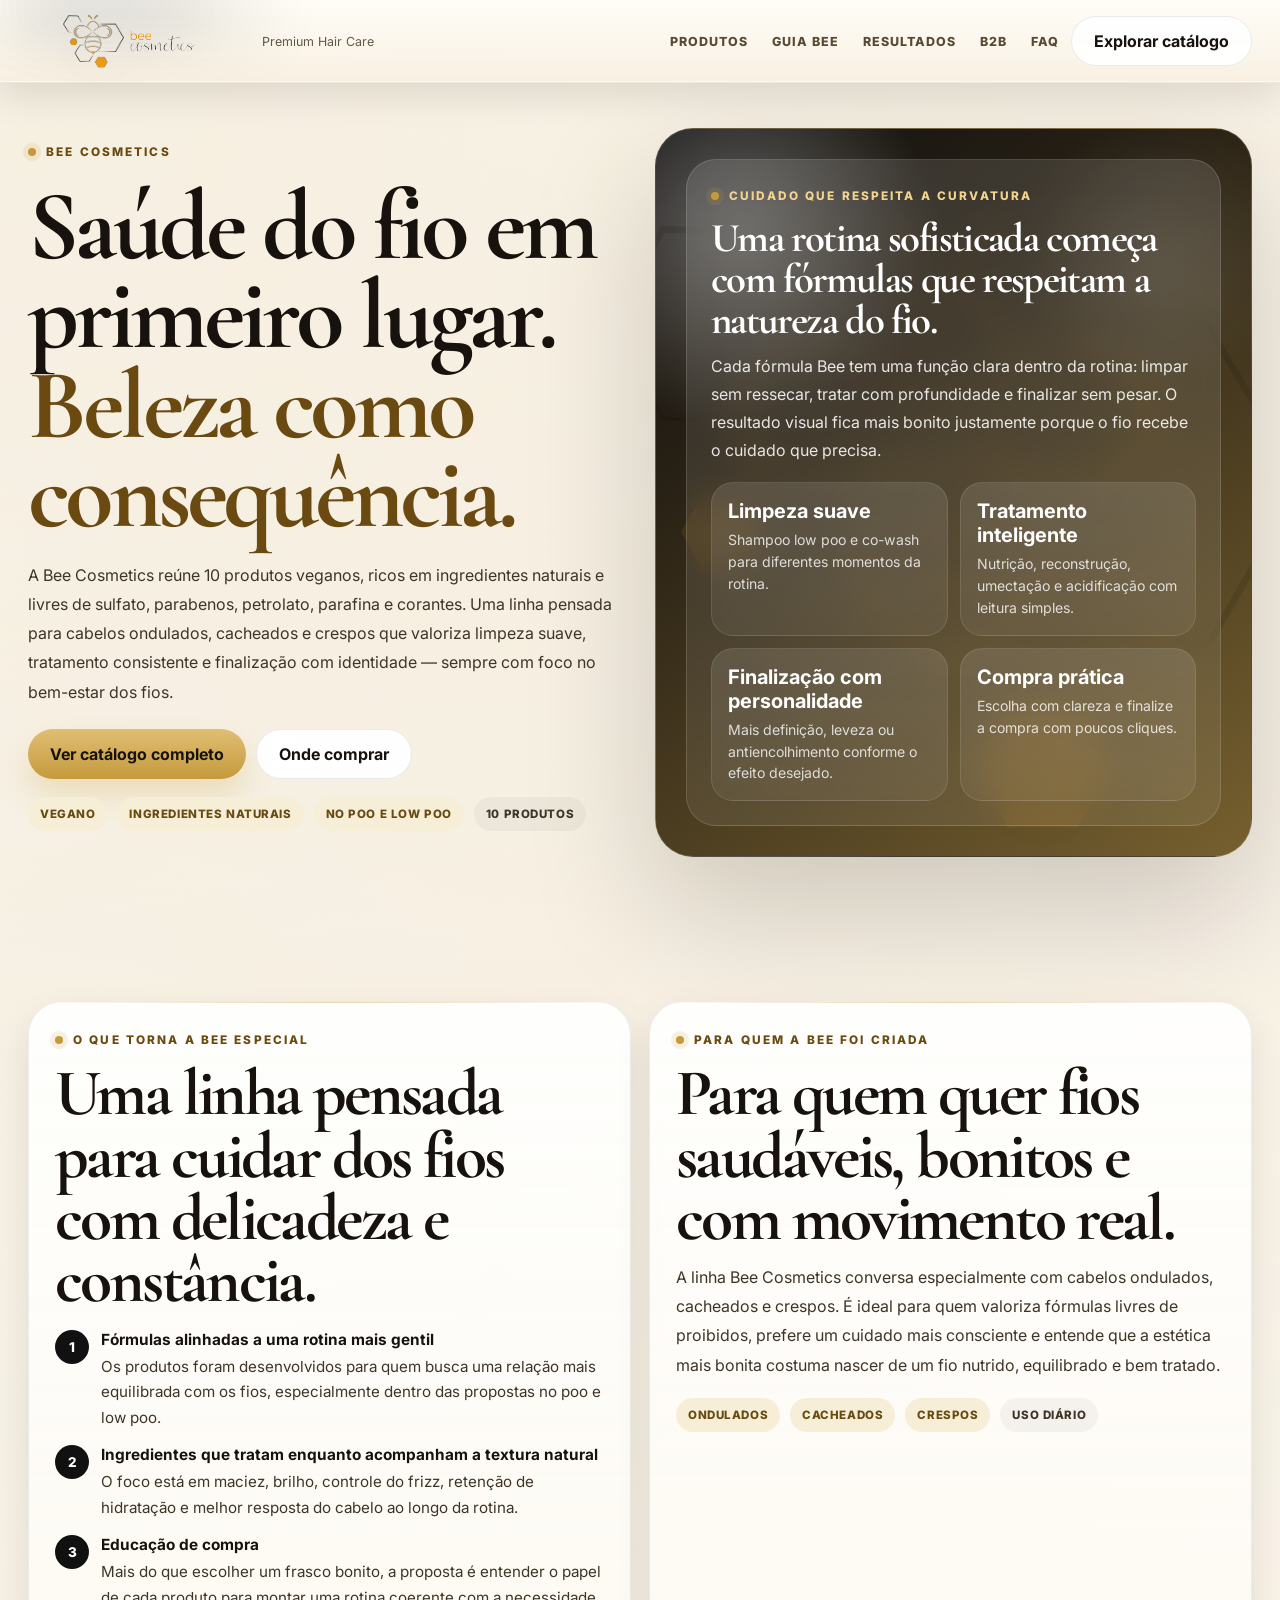
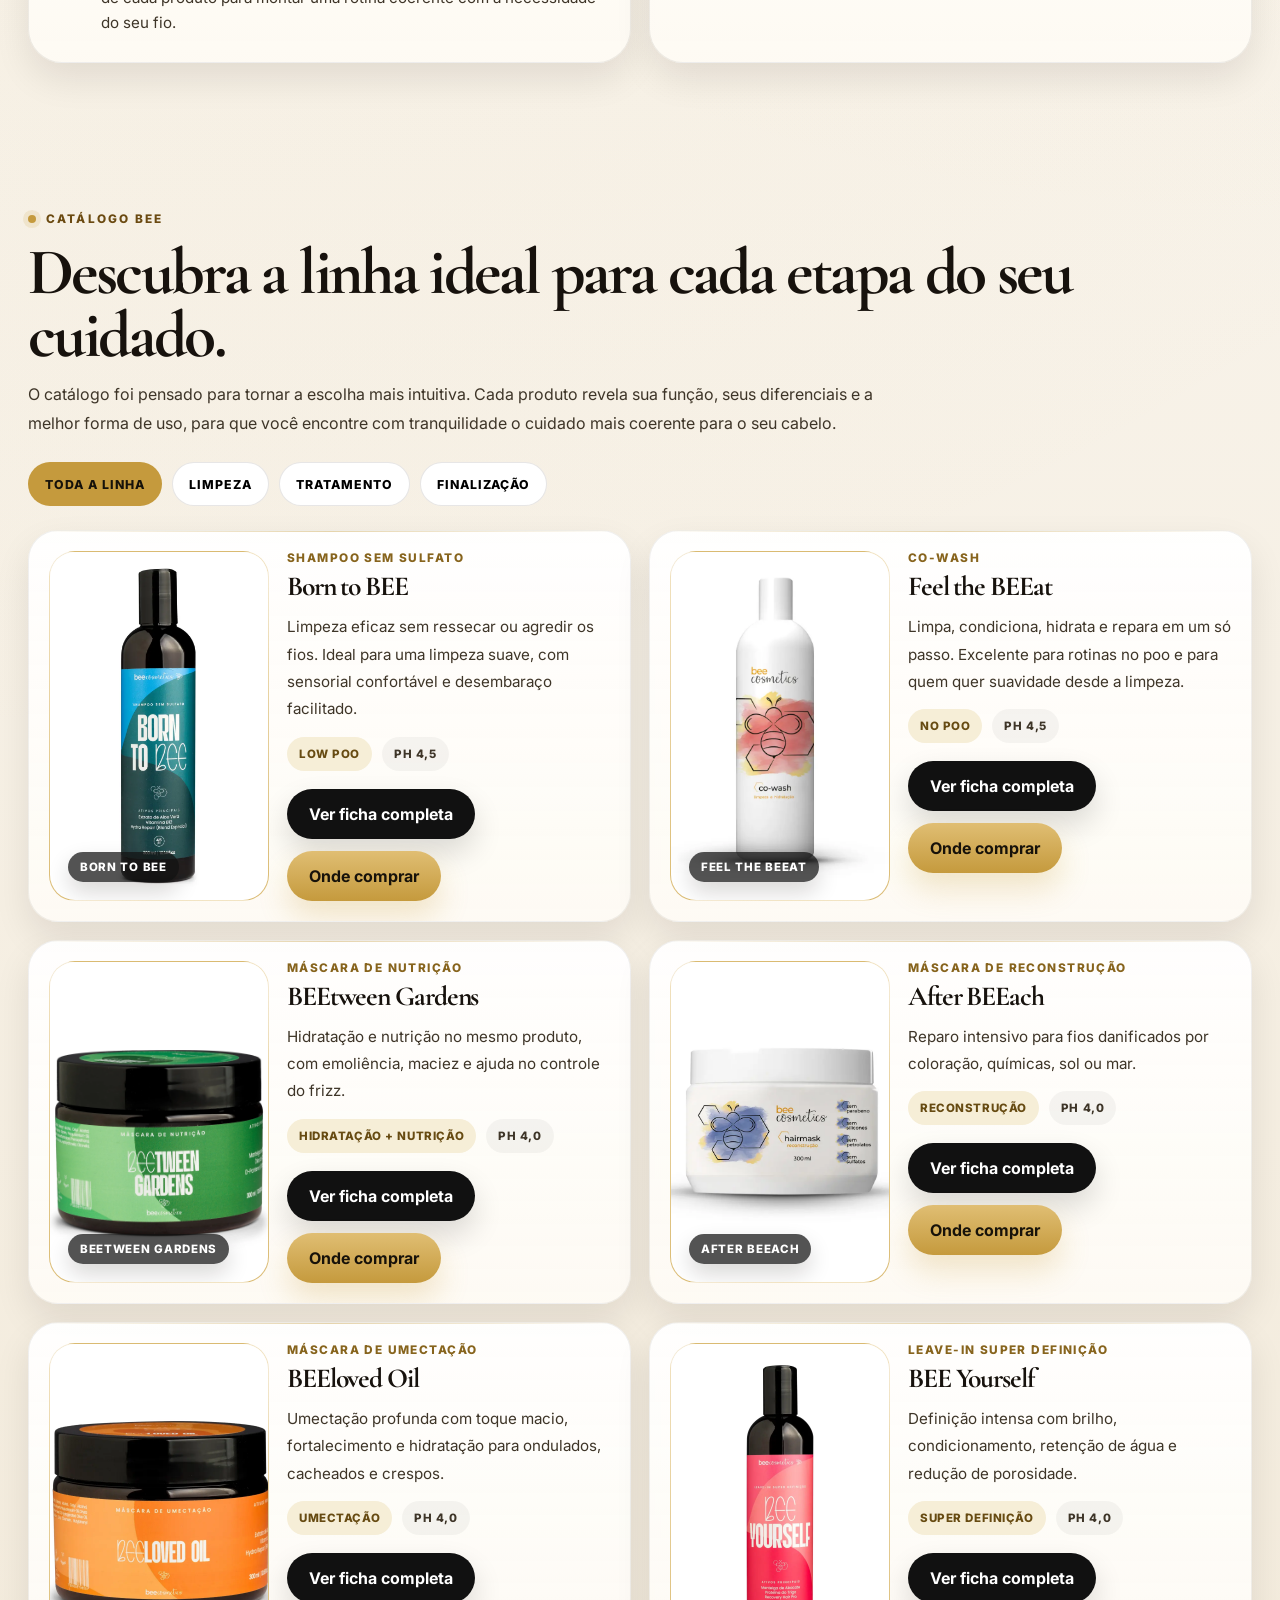
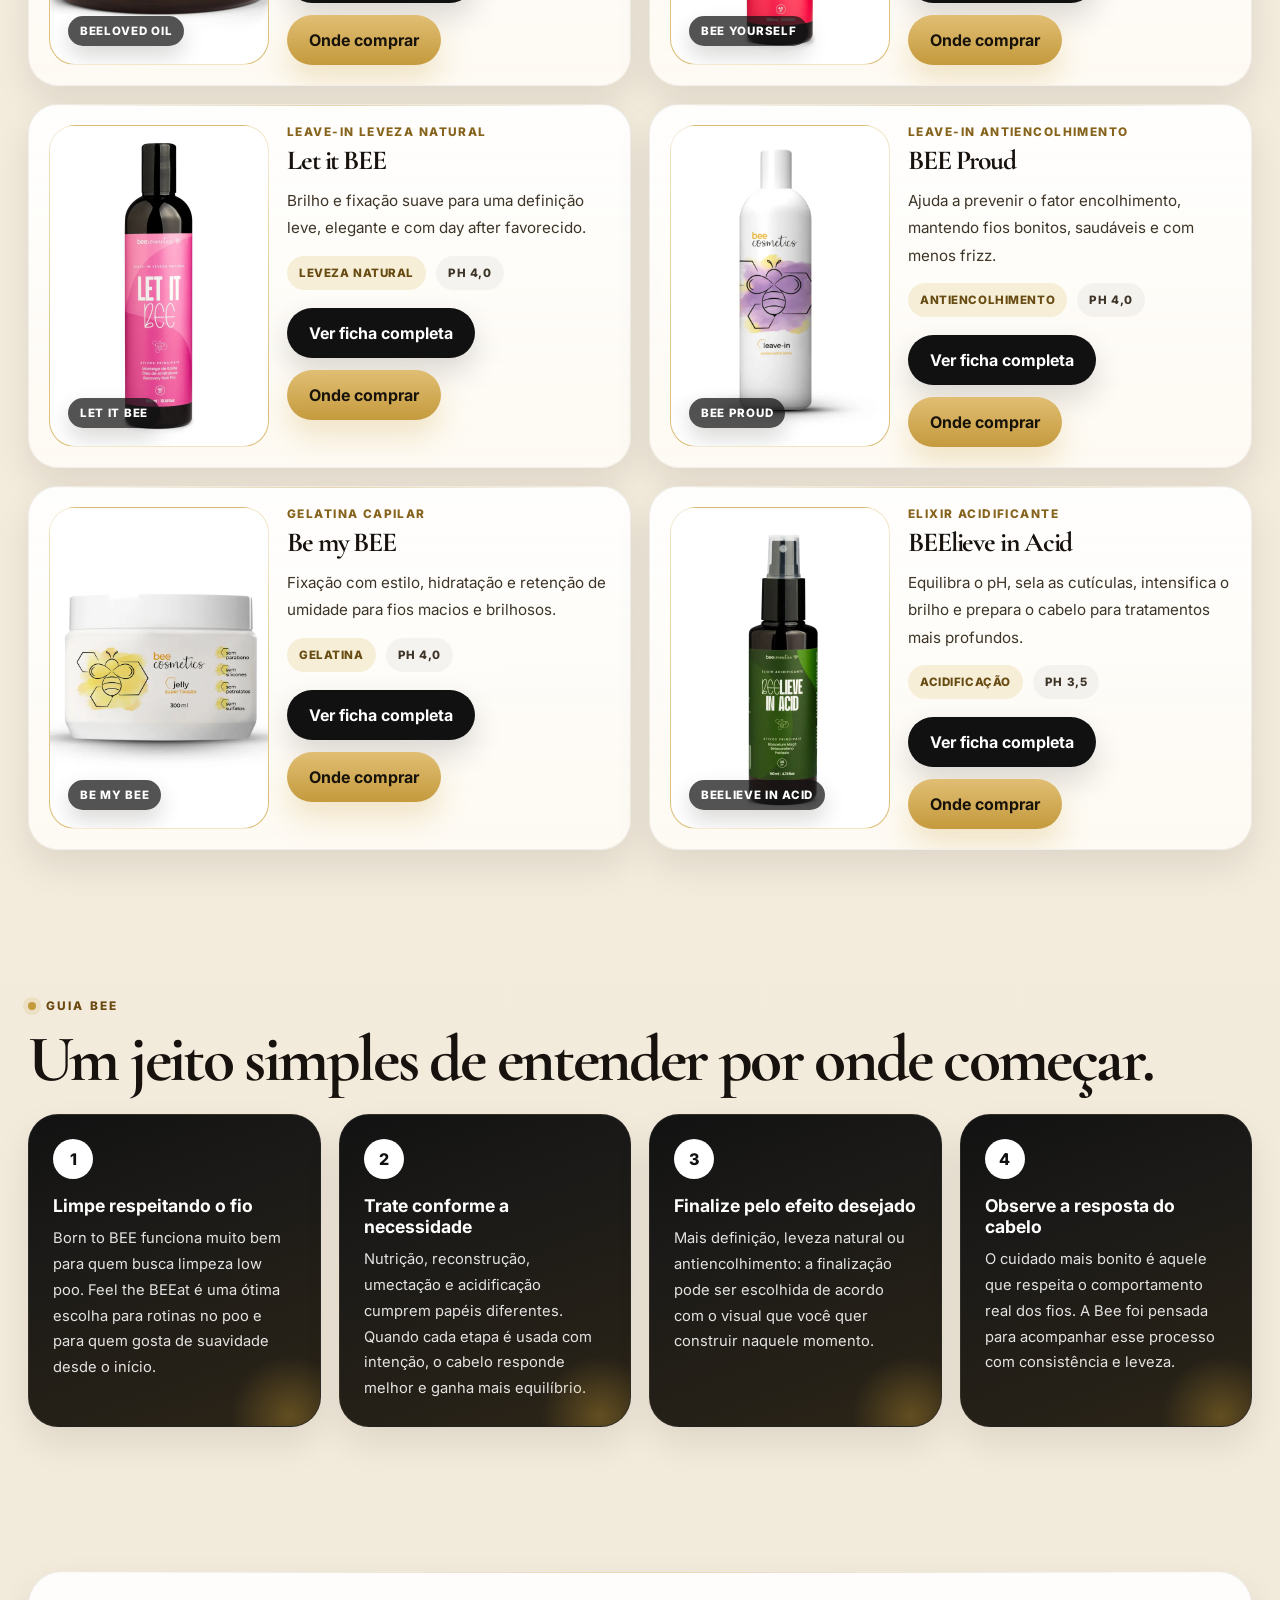
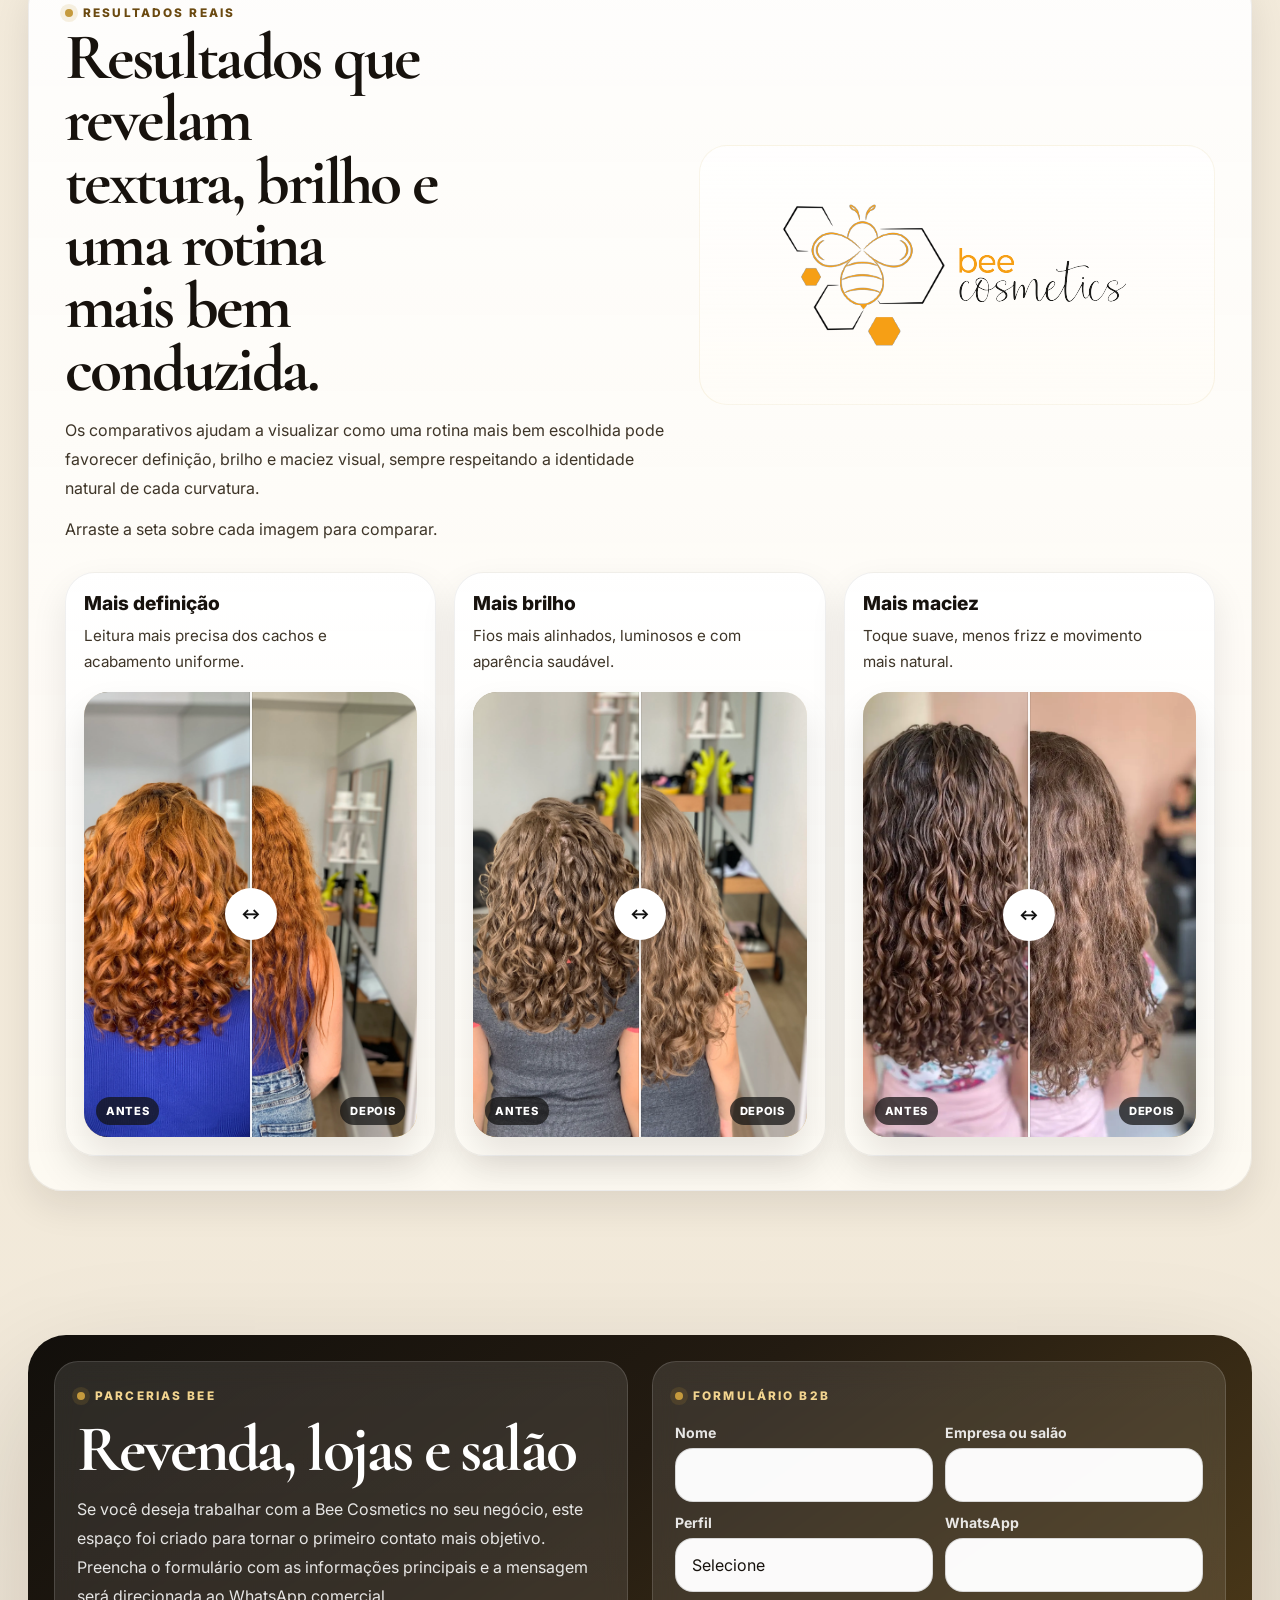
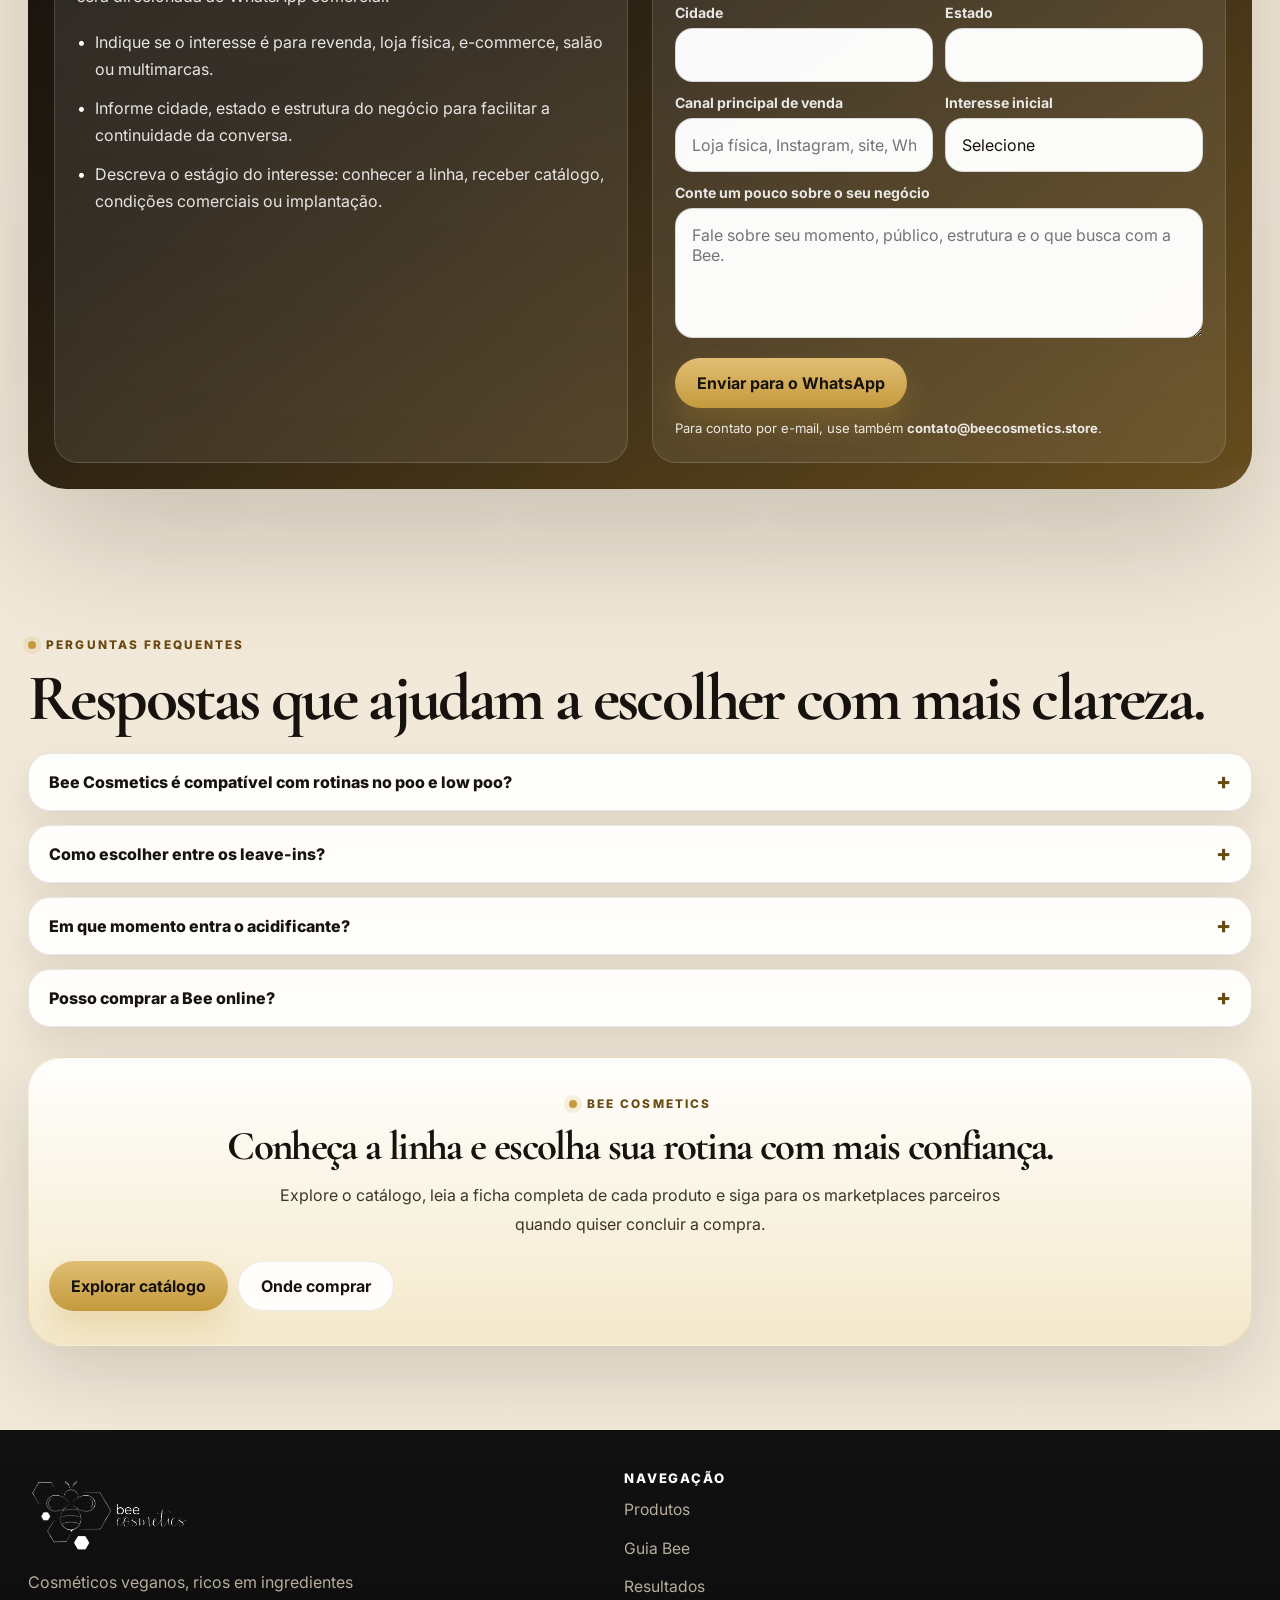
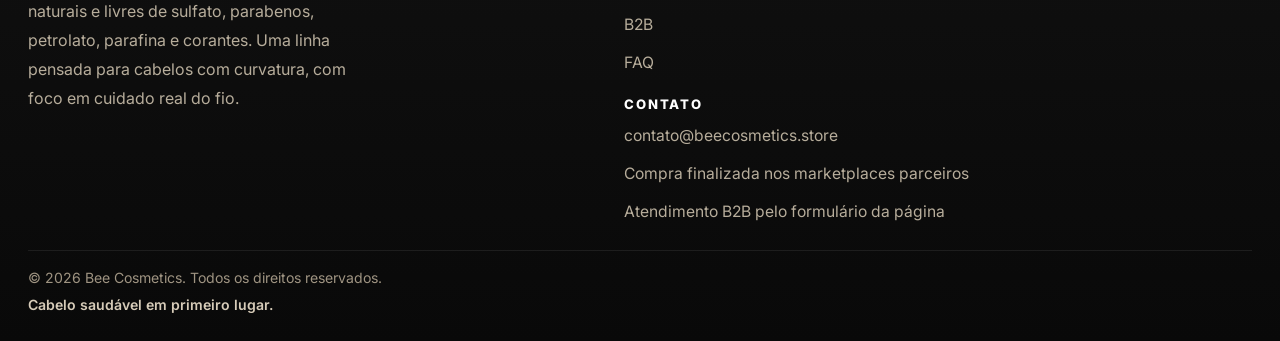
==== commit 85d4aa03: "Add files via upload" ====
--- a/index.html
+++ b/index.html
@@ -1,626 +1,1007 @@
 <!DOCTYPE html>
-<html lang="pt-BR">
+<html lang="pt-BR" class="no-js">
 <head>
   <meta charset="UTF-8">
   <meta name="viewport" content="width=device-width, initial-scale=1.0, viewport-fit=cover">
   <title>Bee Cosmetics | Catálogo premium para cabelos com curvatura</title>
   <meta name="description" content="Conheça a Bee Cosmetics: 10 produtos veganos, ricos em ingredientes naturais, livres de sulfato, parabenos, petrolato, parafina e corantes. Uma vitrine premium para cabelos ondulados, cacheados e crespos com foco em saúde do fio.">
-  <meta name="robots" content="index,follow">
-  <meta name="theme-color" content="#c79a32">
-<link rel="icon" href="/favicon.ico" sizes="any">
-<link rel="icon" type="image/png" sizes="32x32" href="/icons/favicon-32x32.png">
-<link rel="icon" type="image/png" sizes="16x16" href="/icons/favicon-16x16.png">
-<link rel="apple-touch-icon" href="/icons/apple-touch-icon.png">
-<link rel="manifest" href="/site.webmanifest">
-  <link rel="canonical" href="https://beecosmetics.store">
+  <meta name="keywords" content="cosméticos veganos, cabelo cacheado, cabelo crespo, cabelo ondulado, low poo, no poo, sem sulfato, sem parabeno, cronograma capilar, Bee Cosmetics">
+  <meta name="author" content="Bee Cosmetics">
+  <meta name="robots" content="index, follow, max-image-preview:large, max-snippet:-1, max-video-preview:-1">
+  <meta name="googlebot" content="index, follow">
+  <meta name="theme-color" content="#c59a3d">
+  <meta name="format-detection" content="telephone=no">
+  <link rel="icon" href="/favicon.ico" sizes="any">
+  <link rel="icon" type="image/png" sizes="32x32" href="/icons/favicon-32x32.png">
+  <link rel="icon" type="image/png" sizes="16x16" href="/icons/favicon-16x16.png">
+  <link rel="apple-touch-icon" href="/icons/apple-touch-icon.png">
+  <link rel="manifest" href="/site.webmanifest">
+  <link rel="canonical" href="https://beecosmetics.store/">
+  <meta property="og:site_name" content="Bee Cosmetics">
   <meta property="og:title" content="Bee Cosmetics | Catálogo premium para cabelos com curvatura">
   <meta property="og:description" content="Produtos veganos, ricos em ingredientes naturais e pensados para a saúde dos fios com curvatura.">
-  <meta property="og:type" content="website">
-  <meta property="og:url" content="https://beecosmetics.store">
+  <meta property="og:type" content="product.group">
+  <meta property="og:image:type" content="image/jpeg">
+  <meta property="og:image:secure_url" content="https://beecosmetics.store/og/og-home-bee.jpg">
+  <meta property="product:brand" content="Bee Cosmetics">
+  <meta property="product:availability" content="in stock">
+  <meta property="product:condition" content="new">
+  <meta property="product:category" content="Beauty &gt; Hair Care">
+  <meta property="og:url" content="https://beecosmetics.store/">
   <meta property="og:image" content="https://beecosmetics.store/og/og-home-bee.jpg">
+  <meta property="og:image:width" content="1200">
+  <meta property="og:image:height" content="630">
+  <meta property="og:image:alt" content="Bee Cosmetics — Catálogo premium para cabelos com curvatura">
   <meta property="og:locale" content="pt_BR">
   <meta name="twitter:card" content="summary_large_image">
   <meta name="twitter:title" content="Bee Cosmetics | Catálogo premium">
   <meta name="twitter:description" content="Uma vitrine educativa para cabelos com curvatura.">
+  <meta name="twitter:image" content="https://beecosmetics.store/og/og-home-bee.jpg">
+  <meta name="twitter:image:alt" content="Bee Cosmetics — Linha vegana para cabelos com curvatura">
+  <link rel="dns-prefetch" href="https://wa.me">
+  <link rel="dns-prefetch" href="https://www.amazon.com.br">
+  <link rel="dns-prefetch" href="https://shopee.com.br">
+  <link rel="dns-prefetch" href="https://www.mercadolivre.com.br">
+  <link rel="dns-prefetch" href="https://www.googletagmanager.com">
+  <link rel="dns-prefetch" href="https://connect.facebook.net">
+  <link rel="dns-prefetch" href="https://www.clarity.ms">
   <link rel="preconnect" href="https://fonts.googleapis.com">
   <link rel="preconnect" href="https://fonts.gstatic.com" crossorigin>
+  <link rel="preload" as="image" href="/logos/bee-logo-official.svg" fetchpriority="high">
   <link href="https://fonts.googleapis.com/css2?family=Inter:wght@400;500;600;700;800&family=Cormorant+Garamond:wght@500;600;700&display=swap" rel="stylesheet">
-  <style>
-    :root {
-      --bg: #f3ebdc;
-      --bg-soft: #fbf7f0;
-      --surface: rgba(255,255,255,.94);
-      --surface-2: #fffdf9;
-      --text: #17120d;
-      --text-soft: #3e3528;
-      --muted: #665b4b;
-      --gold: #c59a3d;
-      --gold-2: #e0be73;
-      --gold-soft: #efe3c4;
-      --gold-deep: #6b4a11;
-      --line: rgba(23,18,13,.10);
-      --line-2: rgba(23,18,13,.18);
-      --black: #111111;
-      --white: #ffffff;
-      --radius-xs: 14px;
-      --radius-sm: 20px;
-      --radius-md: 28px;
-      --radius-lg: 36px;
-      --radius-xl: 48px;
-      --shadow-sm: 0 16px 36px rgba(17, 12, 0, .09);
-      --shadow-md: 0 28px 76px rgba(17, 12, 0, .14);
-      --shadow-lg: 0 52px 132px rgba(17, 12, 0, .18);
-      --container: 1240px;
-      --header-h: 78px;
-      --ease: cubic-bezier(.22,1,.36,1);
+
+  <script type="application/ld+json">
+  {
+    "@context": "https://schema.org",
+    "@graph": [
+      {
+        "@type": "Organization",
+        "@id": "https://beecosmetics.store/#organization",
+        "name": "Bee Cosmetics",
+        "url": "https://beecosmetics.store/",
+        "logo": {
+          "@type": "ImageObject",
+          "url": "https://beecosmetics.store/logos/bee-logo-official.svg"
+        },
+        "image": "https://beecosmetics.store/og/og-home-bee.jpg",
+        "description": "Marca brasileira de cosméticos capilares veganos para cabelos ondulados, cacheados e crespos. Produtos livres de sulfato, parabenos, petrolato, parafina e corantes.",
+        "foundingDate": "2021",
+        "slogan": "Saúde do fio em primeiro lugar. Beleza como consequência.",
+        "email": "contato@beecosmetics.store",
+        "contactPoint": {
+          "@type": "ContactPoint",
+          "contactType": "customer support",
+          "email": "contato@beecosmetics.store",
+          "availableLanguage": "Portuguese",
+          "areaServed": "BR"
+        }
+      },
+      {
+        "@type": "WebSite",
+        "@id": "https://beecosmetics.store/#website",
+        "url": "https://beecosmetics.store/",
+        "name": "Bee Cosmetics",
+        "description": "Catálogo premium para cabelos com curvatura",
+        "publisher": { "@id": "https://beecosmetics.store/#organization" },
+        "inLanguage": "pt-BR"
+      },
+      {
+        "@type": "WebPage",
+        "@id": "https://beecosmetics.store/#webpage",
+        "url": "https://beecosmetics.store/",
+        "name": "Bee Cosmetics | Catálogo premium para cabelos com curvatura",
+        "isPartOf": { "@id": "https://beecosmetics.store/#website" },
+        "about": { "@id": "https://beecosmetics.store/#organization" },
+        "inLanguage": "pt-BR",
+        "description": "Conheça a Bee Cosmetics: 10 produtos veganos, ricos em ingredientes naturais, livres de sulfato, parabenos, petrolato, parafina e corantes."
+      },
+      {
+        "@type": "ItemList",
+        "name": "Catálogo Bee Cosmetics",
+        "description": "10 produtos veganos para cabelos com curvatura",
+        "numberOfItems": 10,
+        "itemListElement": [
+          { "@type": "ListItem", "position": 1, "name": "Born to BEE", "description": "Shampoo low poo, pH 4,5" },
+          { "@type": "ListItem", "position": 2, "name": "Feel the BEEat", "description": "Co-wash, pH 4,5" },
+          { "@type": "ListItem", "position": 3, "name": "BEEtween Gardens", "description": "Máscara de nutrição" },
+          { "@type": "ListItem", "position": 4, "name": "After BEEach", "description": "Máscara de reconstrução" },
+          { "@type": "ListItem", "position": 5, "name": "BEEloved Oil", "description": "Máscara de umectação" },
+          { "@type": "ListItem", "position": 6, "name": "BEE Yourself", "description": "Leave-in de definição" },
+          { "@type": "ListItem", "position": 7, "name": "Let it BEE", "description": "Leave-in de leveza" },
+          { "@type": "ListItem", "position": 8, "name": "BEE Proud", "description": "Leave-in antiencolhimento" },
+          { "@type": "ListItem", "position": 9, "name": "Be my BEE", "description": "Gelatina de super fixação" },
+          { "@type": "ListItem", "position": 10, "name": "BEElieve in Acid", "description": "Elixir acidificante, 140ml, pH 3,5" }
+        ]
+      },
+      {
+        "@type": "FAQPage",
+        "@id": "https://beecosmetics.store/#faq",
+        "mainEntity": [
+          {
+            "@type": "Question",
+            "name": "Bee Cosmetics é compatível com rotinas no poo e low poo?",
+            "acceptedAnswer": {
+              "@type": "Answer",
+              "text": "Sim. O shampoo Born to BEE atende à proposta low poo, enquanto o co-wash Feel the BEEat é uma ótima opção para rotinas no poo. Os demais produtos complementam ambas as propostas de cuidado."
+            }
+          },
+          {
+            "@type": "Question",
+            "name": "Como escolher entre os leave-ins?",
+            "acceptedAnswer": {
+              "@type": "Answer",
+              "text": "BEE Yourself é ideal para quem busca mais definição, Let it BEE entrega leveza natural e BEE Proud ajuda a reduzir o fator encolhimento. A melhor escolha depende do efeito que você deseja na finalização."
+            }
+          },
+          {
+            "@type": "Question",
+            "name": "Em que momento entra o acidificante?",
+            "acceptedAnswer": {
+              "@type": "Answer",
+              "text": "O BEElieve in Acid entra após a limpeza e antes da máscara, ajudando a equilibrar o pH, selar cutículas e preparar os fios para um tratamento mais profundo."
+            }
+          },
+          {
+            "@type": "Question",
+            "name": "Posso comprar a Bee online?",
+            "acceptedAnswer": {
+              "@type": "Answer",
+              "text": "Sim. O site funciona como vitrine da linha e direciona a compra para marketplaces parceiros por meio de um modal simples e direto."
+            }
+          }
+        ]
+      }
+    ]
+  }
+  </script>
+  <script type="application/ld+json">
+  {
+    "@context": "https://schema.org",
+    "@type": "BreadcrumbList",
+    "itemListElement": [
+      {
+        "@type": "ListItem",
+        "position": 1,
+        "name": "Início",
+        "item": "https://beecosmetics.store"
+      },
+      {
+        "@type": "ListItem",
+        "position": 2,
+        "name": "Catálogo"
+      }
+    ]
+  }
+  </script>
+  <script type="application/ld+json">
+  {
+    "@context": "https://schema.org",
+    "@type": "ItemList",
+    "@id": "https://beecosmetics.store/#catalog",
+    "name": "Catálogo Bee Cosmetics",
+    "description": "Linha completa de cosméticos veganos para cabelos com curvatura",
+    "numberOfItems": 10,
+    "itemListElement": [
+      {
+        "@type": "ListItem",
+        "position": 1,
+        "item": {
+          "@type": "Product",
+          "@id": "https://beecosmetics.store/#born-to-bee",
+          "name": "Born to BEE",
+          "url": "https://beecosmetics.store/#born-to-bee",
+          "image": "https://beecosmetics.store/products/born-to-bee.webp"
+        }
+      },
+      {
+        "@type": "ListItem",
+        "position": 2,
+        "item": {
+          "@type": "Product",
+          "@id": "https://beecosmetics.store/#feel-the-beeat",
+          "name": "Feel the BEEat",
+          "url": "https://beecosmetics.store/#feel-the-beeat",
+          "image": "https://beecosmetics.store/products/feel-the-beeat.webp"
+        }
+      },
+      {
+        "@type": "ListItem",
+        "position": 3,
+        "item": {
+          "@type": "Product",
+          "@id": "https://beecosmetics.store/#beetween-gardens",
+          "name": "BEEtween Gardens",
+          "url": "https://beecosmetics.store/#beetween-gardens",
+          "image": "https://beecosmetics.store/products/beetween-gardens.webp"
+        }
+      },
+      {
+        "@type": "ListItem",
+        "position": 4,
+        "item": {
+          "@type": "Product",
+          "@id": "https://beecosmetics.store/#after-beeach",
+          "name": "After BEEach",
+          "url": "https://beecosmetics.store/#after-beeach",
+          "image": "https://beecosmetics.store/products/after-beeach.webp"
+        }
+      },
+      {
+        "@type": "ListItem",
+        "position": 5,
+        "item": {
+          "@type": "Product",
+          "@id": "https://beecosmetics.store/#beeloved-oil",
+          "name": "BEEloved Oil",
+          "url": "https://beecosmetics.store/#beeloved-oil",
+          "image": "https://beecosmetics.store/products/beeloved-oil.webp"
+        }
+      },
+      {
+        "@type": "ListItem",
+        "position": 6,
+        "item": {
+          "@type": "Product",
+          "@id": "https://beecosmetics.store/#bee-yourself",
+          "name": "BEE Yourself",
+          "url": "https://beecosmetics.store/#bee-yourself",
+          "image": "https://beecosmetics.store/products/bee-yourself.webp"
+        }
+      },
+      {
+        "@type": "ListItem",
+        "position": 7,
+        "item": {
+          "@type": "Product",
+          "@id": "https://beecosmetics.store/#let-it-bee",
+          "name": "Let it BEE",
+          "url": "https://beecosmetics.store/#let-it-bee",
+          "image": "https://beecosmetics.store/products/let-it-bee.webp"
+        }
+      },
+      {
+        "@type": "ListItem",
+        "position": 8,
+        "item": {
+          "@type": "Product",
+          "@id": "https://beecosmetics.store/#bee-proud",
+          "name": "BEE Proud",
+          "url": "https://beecosmetics.store/#bee-proud",
+          "image": "https://beecosmetics.store/products/bee-proud.webp"
+        }
+      },
+      {
+        "@type": "ListItem",
+        "position": 9,
+        "item": {
+          "@type": "Product",
+          "@id": "https://beecosmetics.store/#be-my-bee",
+          "name": "Be my BEE",
+          "url": "https://beecosmetics.store/#be-my-bee",
+          "image": "https://beecosmetics.store/products/be-my-bee.webp"
+        }
+      },
+      {
+        "@type": "ListItem",
+        "position": 10,
+        "item": {
+          "@type": "Product",
+          "@id": "https://beecosmetics.store/#beelieve-in-acid",
+          "name": "BEElieve in Acid",
+          "url": "https://beecosmetics.store/#beelieve-in-acid",
+          "image": "https://beecosmetics.store/products/beelieve-in-acid.webp"
+        }
+      }
+    ]
+  }
+  </script>
+  <script type="application/ld+json">
+  {
+    "@context": "https://schema.org",
+    "@type": "Product",
+    "@id": "https://beecosmetics.store/#born-to-bee",
+    "name": "Born to BEE",
+    "description": "Limpeza eficaz sem ressecar ou agredir os fios. Ideal para uma limpeza suave, com sensorial confortável e desembaraço facilitado.",
+    "category": "Shampoo Sem Sulfato",
+    "image": "https://beecosmetics.store/products/born-to-bee.webp",
+    "brand": {
+      "@type": "Brand",
+      "name": "Bee Cosmetics"
+    },
+    "manufacturer": {
+      "@type": "Organization",
+      "name": "Bee Cosmetics",
+      "url": "https://beecosmetics.store"
+    },
+    "productID": "born-to-bee",
+    "gtin13": "7899085798567",
+    "additionalProperty": [
+      {
+        "@type": "PropertyValue",
+        "name": "pH",
+        "value": "pH 4,5"
+      },
+      {
+        "@type": "PropertyValue",
+        "name": "Tamanho",
+        "value": "300 ml / 10.14 fl.oz"
+      },
+      {
+        "@type": "PropertyValue",
+        "name": "Ativos",
+        "value": "Extrato de Aloe Vera, Vitamina B12, Hydra Repair (Blend Especial)"
+      },
+      {
+        "@type": "PropertyValue",
+        "name": "Registro ANVISA",
+        "value": "25351.459676/2022-71"
+      },
+      {
+        "@type": "PropertyValue",
+        "name": "Tipo de rotina",
+        "value": "low poo"
+      }
+    ],
+    "offers": {
+      "@type": "AggregateOffer",
+      "priceCurrency": "BRL",
+      "availability": "https://schema.org/InStock",
+      "offerCount": 3,
+      "seller": [
+        {
+          "@type": "Organization",
+          "name": "Amazon Brasil"
+        },
+        {
+          "@type": "Organization",
+          "name": "Shopee"
+        },
+        {
+          "@type": "Organization",
+          "name": "Mercado Livre"
+        }
+      ]
     }
-    * { box-sizing: border-box; margin: 0; padding: 0; }
-    html { scroll-behavior: smooth; }
-    body {
-      font-family: 'Inter', system-ui, sans-serif;
-      color: var(--text);
-      background:
-        radial-gradient(circle at 0% 0%, rgba(199,161,74,.11), transparent 28%),
-        radial-gradient(circle at 100% 0%, rgba(224,190,116,.08), transparent 22%),
-        linear-gradient(180deg, #fdfbf8 0%, var(--bg) 40%, #f1e8d8 100%);
-      -webkit-font-smoothing: antialiased;
-      overflow-x: hidden;
+  }
+  </script>
+  <script type="application/ld+json">
+  {
+    "@context": "https://schema.org",
+    "@type": "Product",
+    "@id": "https://beecosmetics.store/#feel-the-beeat",
+    "name": "Feel the BEEat",
+    "description": "Limpa, condiciona, hidrata e repara em um só passo. Excelente para rotinas no poo e para quem quer suavidade desde a limpeza.",
+    "category": "Co-Wash",
+    "image": "https://beecosmetics.store/products/feel-the-beeat.webp",
+    "brand": {
+      "@type": "Brand",
+      "name": "Bee Cosmetics"
+    },
+    "manufacturer": {
+      "@type": "Organization",
+      "name": "Bee Cosmetics",
+      "url": "https://beecosmetics.store"
+    },
+    "productID": "feel-the-beeat",
+    "gtin13": "7899085798611",
+    "additionalProperty": [
+      {
+        "@type": "PropertyValue",
+        "name": "pH",
+        "value": "pH 4,5"
+      },
+      {
+        "@type": "PropertyValue",
+        "name": "Tamanho",
+        "value": "300 ml / 10.14 fl.oz"
+      },
+      {
+        "@type": "PropertyValue",
+        "name": "Ativos",
+        "value": "Extrato de Aloe Vera, Manteiga de Oliva, Hydra Repair (Blend Especial), Queratina"
+      },
+      {
+        "@type": "PropertyValue",
+        "name": "Registro ANVISA",
+        "value": "25351.459590/2022-48"
+      },
+      {
+        "@type": "PropertyValue",
+        "name": "Tipo de rotina",
+        "value": "no poo"
+      }
+    ],
+    "offers": {
+      "@type": "AggregateOffer",
+      "priceCurrency": "BRL",
+      "availability": "https://schema.org/InStock",
+      "offerCount": 3,
+      "seller": [
+        {
+          "@type": "Organization",
+          "name": "Amazon Brasil"
+        },
+        {
+          "@type": "Organization",
+          "name": "Shopee"
+        },
+        {
+          "@type": "Organization",
+          "name": "Mercado Livre"
+        }
+      ]
     }
-    ::selection { background:rgba(199,154,50,.22); color:#17120d; }
-    @media (prefers-reduced-motion: reduce) {
-      html { scroll-behavior:auto; }
-      *, *::before, *::after { animation:none !important; transition:none !important; }
+  }
+  </script>
+  <script type="application/ld+json">
+  {
+    "@context": "https://schema.org",
+    "@type": "Product",
+    "@id": "https://beecosmetics.store/#beetween-gardens",
+    "name": "BEEtween Gardens",
+    "description": "Hidratação e nutrição no mesmo produto, com emoliência, maciez e ajuda no controle do frizz.",
+    "category": "Máscara de Nutrição",
+    "image": "https://beecosmetics.store/products/beetween-gardens.webp",
+    "brand": {
+      "@type": "Brand",
+      "name": "Bee Cosmetics"
+    },
+    "manufacturer": {
+      "@type": "Organization",
+      "name": "Bee Cosmetics",
+      "url": "https://beecosmetics.store"
+    },
+    "productID": "beetween-gardens",
+    "gtin13": "7899085798598",
+    "additionalProperty": [
+      {
+        "@type": "PropertyValue",
+        "name": "pH",
+        "value": "pH 4,0"
+      },
+      {
+        "@type": "PropertyValue",
+        "name": "Tamanho",
+        "value": "300 g / 10.58 oz"
+      },
+      {
+        "@type": "PropertyValue",
+        "name": "Ativos",
+        "value": "Manteiga de Abacate, Óleo de Coco, D-Pantenol (Vitamina B5)"
+      },
+      {
+        "@type": "PropertyValue",
+        "name": "Registro ANVISA",
+        "value": "25351.459556/2022-73"
+      },
+      {
+        "@type": "PropertyValue",
+        "name": "Tipo de rotina",
+        "value": "hidratação + nutrição"
+      }
+    ],
+    "offers": {
+      "@type": "AggregateOffer",
+      "priceCurrency": "BRL",
+      "availability": "https://schema.org/InStock",
+      "offerCount": 3,
+      "seller": [
+        {
+          "@type": "Organization",
+          "name": "Amazon Brasil"
+        },
+        {
+          "@type": "Organization",
+          "name": "Shopee"
+        },
+        {
+          "@type": "Organization",
+          "name": "Mercado Livre"
+        }
+      ]
     }
-    body.modal-open { overflow:hidden; position:fixed; width:100%; }
-    img { display:block; max-width:100%; height:auto; }
-    a { color:inherit; text-decoration:none; }
-    button, input, select, textarea { font:inherit; }
-    button { border:0; background:none; cursor:pointer; }
-    input, select, textarea {
-      width:100%; min-height:54px; border-radius:18px; border:1px solid rgba(0,0,0,.14);
-      background:rgba(255,255,255,.98); color:var(--text); padding:0 16px; appearance:none; -webkit-appearance:none;
-      transition:border-color .2s ease, box-shadow .2s ease, background .2s ease;
+  }
+  </script>
+  <script type="application/ld+json">
+  {
+    "@context": "https://schema.org",
+    "@type": "Product",
+    "@id": "https://beecosmetics.store/#after-beeach",
+    "name": "After BEEach",
+    "description": "Reparo intensivo para fios danificados por coloração, químicas, sol ou mar.",
+    "category": "Máscara de Reconstrução",
+    "image": "https://beecosmetics.store/products/after-beeach.webp",
+    "brand": {
+      "@type": "Brand",
+      "name": "Bee Cosmetics"
+    },
+    "manufacturer": {
+      "@type": "Organization",
+      "name": "Bee Cosmetics",
+      "url": "https://beecosmetics.store"
+    },
+    "productID": "after-beeach",
+    "gtin13": "7899085798574",
+    "additionalProperty": [
+      {
+        "@type": "PropertyValue",
+        "name": "pH",
+        "value": "pH 4,0"
+      },
+      {
+        "@type": "PropertyValue",
+        "name": "Tamanho",
+        "value": "300 g / 10.58 oz"
+      },
+      {
+        "@type": "PropertyValue",
+        "name": "Ativos",
+        "value": "Manteiga de Oliva, Proteína do Trigo, Recovery Hair Pro"
+      },
+      {
+        "@type": "PropertyValue",
+        "name": "Registro ANVISA",
+        "value": "25351.459709/2022-82"
+      },
+      {
+        "@type": "PropertyValue",
+        "name": "Tipo de rotina",
+        "value": "reconstrução"
+      }
+    ],
+    "offers": {
+      "@type": "AggregateOffer",
+      "priceCurrency": "BRL",
+      "availability": "https://schema.org/InStock",
+      "offerCount": 3,
+      "seller": [
+        {
+          "@type": "Organization",
+          "name": "Amazon Brasil"
+        },
+        {
+          "@type": "Organization",
+          "name": "Shopee"
+        },
+        {
+          "@type": "Organization",
+          "name": "Mercado Livre"
+        }
+      ]
     }
-    textarea { min-height:130px; resize:vertical; padding:16px; }
-    input:focus, select:focus, textarea:focus {
-      outline:none; border-color:rgba(199,154,50,.8); background:#fff; box-shadow:0 0 0 4px rgba(199,154,50,.12);
+  }
+  </script>
+  <script type="application/ld+json">
+  {
+    "@context": "https://schema.org",
+    "@type": "Product",
+    "@id": "https://beecosmetics.store/#beeloved-oil",
+    "name": "BEEloved Oil",
+    "description": "Umectação profunda com toque macio, fortalecimento e hidratação para ondulados, cacheados e crespos.",
+    "category": "Máscara de Umectação",
+    "image": "https://beecosmetics.store/products/beeloved-oil.webp",
+    "brand": {
+      "@type": "Brand",
+      "name": "Bee Cosmetics"
+    },
+    "manufacturer": {
+      "@type": "Organization",
+      "name": "Bee Cosmetics",
+      "url": "https://beecosmetics.store"
+    },
+    "productID": "beeloved-oil",
+    "gtin13": "7899085798581",
+    "additionalProperty": [
+      {
+        "@type": "PropertyValue",
+        "name": "pH",
+        "value": "pH 4,0"
+      },
+      {
+        "@type": "PropertyValue",
+        "name": "Tamanho",
+        "value": "300 g / 10.58 oz"
+      },
+      {
+        "@type": "PropertyValue",
+        "name": "Ativos",
+        "value": "Óleo de Coco, Óleo de Linhaça, Manteiga de Oliva, Cera de Arroz"
+      },
+      {
+        "@type": "PropertyValue",
+        "name": "Registro ANVISA",
+        "value": "25351.459606/2022-12"
+      },
+      {
+        "@type": "PropertyValue",
+        "name": "Tipo de rotina",
+        "value": "umectação"
+      }
+    ],
+    "offers": {
+      "@type": "AggregateOffer",
+      "priceCurrency": "BRL",
+      "availability": "https://schema.org/InStock",
+      "offerCount": 3,
+      "seller": [
+        {
+          "@type": "Organization",
+          "name": "Amazon Brasil"
+        },
+        {
+          "@type": "Organization",
+          "name": "Shopee"
+        },
+        {
+          "@type": "Organization",
+          "name": "Mercado Livre"
+        }
+      ]
     }
-    :focus-visible { outline:2px solid var(--gold); outline-offset:3px; border-radius:12px; }
-    .skip-link {
-      position:fixed; top:-100px; left:16px; z-index:9999; background:#fff; color:#000;
-      padding:12px 16px; border-radius:12px; box-shadow:var(--shadow-md);
+  }
+  </script>
+  <script type="application/ld+json">
+  {
+    "@context": "https://schema.org",
+    "@type": "Product",
+    "@id": "https://beecosmetics.store/#bee-yourself",
+    "name": "BEE Yourself",
+    "description": "Definição intensa com brilho, condicionamento, retenção de água e redução de porosidade.",
+    "category": "Leave-in Super Definição",
+    "image": "https://beecosmetics.store/products/bee-yourself.webp",
+    "brand": {
+      "@type": "Brand",
+      "name": "Bee Cosmetics"
+    },
+    "manufacturer": {
+      "@type": "Organization",
+      "name": "Bee Cosmetics",
+      "url": "https://beecosmetics.store"
+    },
+    "productID": "bee-yourself",
+    "gtin13": "7899085798635",
+    "additionalProperty": [
+      {
+        "@type": "PropertyValue",
+        "name": "pH",
+        "value": "pH 4,0"
+      },
+      {
+        "@type": "PropertyValue",
+        "name": "Tamanho",
+        "value": "300 ml / 10.14 fl.oz"
+      },
+      {
+        "@type": "PropertyValue",
+        "name": "Ativos",
+        "value": "Manteiga de Abacate, Proteína do Trigo, Recovery Hair Pro"
+      },
+      {
+        "@type": "PropertyValue",
+        "name": "Registro ANVISA",
+        "value": "25351.459723/2022-86"
+      },
+      {
+        "@type": "PropertyValue",
+        "name": "Tipo de rotina",
+        "value": "super definição"
+      }
+    ],
+    "offers": {
+      "@type": "AggregateOffer",
+      "priceCurrency": "BRL",
+      "availability": "https://schema.org/InStock",
+      "offerCount": 3,
+      "seller": [
+        {
+          "@type": "Organization",
+          "name": "Amazon Brasil"
+        },
+        {
+          "@type": "Organization",
+          "name": "Shopee"
+        },
+        {
+          "@type": "Organization",
+          "name": "Mercado Livre"
+        }
+      ]
     }
-    .skip-link:focus { top:16px; }
-    .container { width:min(calc(100% - 32px), var(--container)); margin-inline:auto; }
-    .desktop-only { display:none !important; }
-    .eyebrow {
-      display:inline-flex; align-items:center; gap:10px; font-size:.74rem; letter-spacing:.18em;
-      font-weight:800; text-transform:uppercase; color:var(--gold-deep);
+  }
+  </script>
+  <script type="application/ld+json">
+  {
+    "@context": "https://schema.org",
+    "@type": "Product",
+    "@id": "https://beecosmetics.store/#let-it-bee",
+    "name": "Let it BEE",
+    "description": "Brilho e fixação suave para uma definição leve, elegante e com day after favorecido.",
+    "category": "Leave-in Leveza Natural",
+    "image": "https://beecosmetics.store/products/let-it-bee.webp",
+    "brand": {
+      "@type": "Brand",
+      "name": "Bee Cosmetics"
+    },
+    "manufacturer": {
+      "@type": "Organization",
+      "name": "Bee Cosmetics",
+      "url": "https://beecosmetics.store"
+    },
+    "productID": "let-it-bee",
+    "gtin13": "7899085798628",
+    "additionalProperty": [
+      {
+        "@type": "PropertyValue",
+        "name": "pH",
+        "value": "pH 4,0"
+      },
+      {
+        "@type": "PropertyValue",
+        "name": "Tamanho",
+        "value": "300 ml / 10.14 fl.oz"
+      },
+      {
+        "@type": "PropertyValue",
+        "name": "Ativos",
+        "value": "Manteiga de Karité, Óleo de Amêndoas, Recovery Hair Pro"
+      },
+      {
+        "@type": "PropertyValue",
+        "name": "Registro ANVISA",
+        "value": "25351.459688/2022-03"
+      },
+      {
+        "@type": "PropertyValue",
+        "name": "Tipo de rotina",
+        "value": "leveza natural"
+      }
+    ],
+    "offers": {
+      "@type": "AggregateOffer",
+      "priceCurrency": "BRL",
+      "availability": "https://schema.org/InStock",
+      "offerCount": 3,
+      "seller": [
+        {
+          "@type": "Organization",
+          "name": "Amazon Brasil"
+        },
+        {
+          "@type": "Organization",
+          "name": "Shopee"
+        },
+        {
+          "@type": "Organization",
+          "name": "Mercado Livre"
+        }
+      ]
     }
-    .eyebrow::before {
-      content:''; width:8px; height:8px; border-radius:50%; background:var(--gold); box-shadow:0 0 0 5px rgba(199,154,50,.14);
+  }
+  </script>
+  <script type="application/ld+json">
+  {
+    "@context": "https://schema.org",
+    "@type": "Product",
+    "@id": "https://beecosmetics.store/#bee-proud",
+    "name": "BEE Proud",
+    "description": "Ajuda a prevenir o fator encolhimento, mantendo fios bonitos, saudáveis e com menos frizz.",
+    "category": "Leave-in Antiencolhimento",
+    "image": "https://beecosmetics.store/products/bee-proud.webp",
+    "brand": {
+      "@type": "Brand",
+      "name": "Bee Cosmetics"
+    },
+    "manufacturer": {
+      "@type": "Organization",
+      "name": "Bee Cosmetics",
+      "url": "https://beecosmetics.store"
+    },
+    "productID": "bee-proud",
+    "gtin13": "7899085798642",
+    "additionalProperty": [
+      {
+        "@type": "PropertyValue",
+        "name": "pH",
+        "value": "pH 4,0"
+      },
+      {
+        "@type": "PropertyValue",
+        "name": "Tamanho",
+        "value": "300 ml / 10.14 fl.oz"
+      },
+      {
+        "@type": "PropertyValue",
+        "name": "Ativos",
+        "value": "Manteiga de Oliva, Óleo de Algodão, Liss Repair (Blend Especial)"
+      },
+      {
+        "@type": "PropertyValue",
+        "name": "Registro ANVISA",
+        "value": "25351.459582/2022-00"
+      },
+      {
+        "@type": "PropertyValue",
+        "name": "Tipo de rotina",
+        "value": "antiencolhimento"
+      }
+    ],
+    "offers": {
+      "@type": "AggregateOffer",
+      "priceCurrency": "BRL",
+      "availability": "https://schema.org/InStock",
+      "offerCount": 3,
+      "seller": [
+        {
+          "@type": "Organization",
+          "name": "Amazon Brasil"
+        },
+        {
+          "@type": "Organization",
+          "name": "Shopee"
+        },
+        {
+          "@type": "Organization",
+          "name": "Mercado Livre"
+        }
+      ]
     }
-    .title-xl, .title-lg, .title-md { font-family:'Cormorant Garamond', serif; font-weight:700; letter-spacing:-.04em; }
-    .title-xl { font-size:clamp(3rem, 11vw, 6.2rem); line-height:.9; }
-    .title-lg { font-size:clamp(2.25rem, 7vw, 4.1rem); line-height:.95; }
-    .title-md { font-size:clamp(1.7rem, 5vw, 2.55rem); line-height:1; }
-    .lead { font-size:1rem; line-height:1.82; color:var(--text-soft); }
-    .section { padding:72px 0; }
-    .btn {
-      display:inline-flex; align-items:center; justify-content:center; gap:10px; min-height:50px; padding:0 22px;
-      border-radius:999px; font-weight:700; transition:transform .25s var(--ease), box-shadow .25s var(--ease), background .25s var(--ease);
+  }
+  </script>
+  <script type="application/ld+json">
+  {
+    "@context": "https://schema.org",
+    "@type": "Product",
+    "@id": "https://beecosmetics.store/#be-my-bee",
+    "name": "Be my BEE",
+    "description": "Fixação com estilo, hidratação e retenção de umidade para fios macios e brilhosos.",
+    "category": "Gelatina Capilar",
+    "image": "https://beecosmetics.store/products/be-my-bee.webp",
+    "brand": {
+      "@type": "Brand",
+      "name": "Bee Cosmetics"
+    },
+    "manufacturer": {
+      "@type": "Organization",
+      "name": "Bee Cosmetics",
+      "url": "https://beecosmetics.store"
+    },
+    "productID": "be-my-bee",
+    "gtin13": "7899085798604",
+    "additionalProperty": [
+      {
+        "@type": "PropertyValue",
+        "name": "pH",
+        "value": "pH 4,0"
+      },
+      {
+        "@type": "PropertyValue",
+        "name": "Tamanho",
+        "value": "300 g / 10.58 oz"
+      },
+      {
+        "@type": "PropertyValue",
+        "name": "Ativos",
+        "value": "Extrato de Aloe Vera, Extrato de Cana de Açúcar, Vitaminas B12"
+      },
+      {
+        "@type": "PropertyValue",
+        "name": "Registro ANVISA",
+        "value": "25351.459703/2022-13"
+      },
+      {
+        "@type": "PropertyValue",
+        "name": "Tipo de rotina",
+        "value": "gelatina"
+      }
+    ],
+    "offers": {
+      "@type": "AggregateOffer",
+      "priceCurrency": "BRL",
+      "availability": "https://schema.org/InStock",
+      "offerCount": 3,
+      "seller": [
+        {
+          "@type": "Organization",
+          "name": "Amazon Brasil"
+        },
+        {
+          "@type": "Organization",
+          "name": "Shopee"
+        },
+        {
+          "@type": "Organization",
+          "name": "Mercado Livre"
+        }
+      ]
     }
-    .btn:hover { transform:translateY(-2px); }
-    .btn-primary {
-      background:linear-gradient(180deg, var(--gold-2) 0%, var(--gold) 100%); color:#17120a; box-shadow:0 16px 30px rgba(199,154,50,.23);
+  }
+  </script>
+  <script type="application/ld+json">
+  {
+    "@context": "https://schema.org",
+    "@type": "Product",
+    "@id": "https://beecosmetics.store/#beelieve-in-acid",
+    "name": "BEElieve in Acid",
+    "description": "Equilibra o pH, sela as cutículas, intensifica o brilho e prepara o cabelo para tratamentos mais profundos.",
+    "category": "Elixir Acidificante",
+    "image": "https://beecosmetics.store/products/beelieve-in-acid.webp",
+    "brand": {
+      "@type": "Brand",
+      "name": "Bee Cosmetics"
+    },
+    "manufacturer": {
+      "@type": "Organization",
+      "name": "Bee Cosmetics",
+      "url": "https://beecosmetics.store"
+    },
+    "productID": "beelieve-in-acid",
+    "gtin13": "7899085798659",
+    "additionalProperty": [
+      {
+        "@type": "PropertyValue",
+        "name": "pH",
+        "value": "pH 3,5"
+      },
+      {
+        "@type": "PropertyValue",
+        "name": "Tamanho",
+        "value": "140 ml / 4.74 fl.oz"
+      },
+      {
+        "@type": "PropertyValue",
+        "name": "Ativos",
+        "value": "Bioacetum Maçã, Betacaroteno, Potássio"
+      },
+      {
+        "@type": "PropertyValue",
+        "name": "Registro ANVISA",
+        "value": "não informado"
+      },
+      {
+        "@type": "PropertyValue",
+        "name": "Tipo de rotina",
+        "value": "acidificação"
+      }
+    ],
+    "offers": {
+      "@type": "AggregateOffer",
+      "priceCurrency": "BRL",
+      "availability": "https://schema.org/InStock",
+      "offerCount": 3,
+      "seller": [
+        {
+          "@type": "Organization",
+          "name": "Amazon Brasil"
+        },
+        {
+          "@type": "Organization",
+          "name": "Shopee"
+        },
+        {
+          "@type": "Organization",
+          "name": "Mercado Livre"
+        }
+      ]
     }
-    .btn-secondary { background:rgba(255,255,255,.94); color:var(--text); border:1px solid rgba(0,0,0,.08); }
-    .btn-dark { background:#111; color:#fff; box-shadow:0 14px 30px rgba(0,0,0,.14); }
-    .pill-row { display:flex; flex-wrap:wrap; gap:10px; }
-    .pill {
-      display:inline-flex; align-items:center; justify-content:center; min-height:34px; padding:0 12px; border-radius:999px;
-      background:#f6eed7; color:#674b12; font-size:.72rem; text-transform:uppercase; letter-spacing:.05em; font-weight:800;
-    }
-    .pill.ghost { background:rgba(0,0,0,.04); color:var(--text-soft); }
-
-    .header {
-      position:fixed; inset:0 0 auto 0; z-index:100;
-      background:linear-gradient(180deg, rgba(255,253,248,.96) 0%, rgba(247,240,226,.92) 100%);
-      backdrop-filter:blur(18px); border-bottom:1px solid rgba(98,72,16,.12);
-      box-shadow:0 14px 34px rgba(17,12,0,.10), inset 0 -1px 0 rgba(255,255,255,.52);
-    }
-    .header-inner { min-height:var(--header-h); display:flex; align-items:center; justify-content:space-between; gap:12px; }
-    .brand { display:flex; align-items:center; gap:14px; min-width:0; flex:1 1 auto; }
-    .brand-logo {
-      display:block; width:clamp(170px, 28vw, 250px); height:auto; max-height:58px; object-fit:contain; object-position:left center;
-      filter:drop-shadow(0 8px 18px rgba(17,12,0,.06));
-    }
-    .brand-fallback { display:none; font-size:.92rem; text-transform:uppercase; letter-spacing:.14em; }
-    .brand-text { min-width:0; display:grid; gap:3px; }
-    .brand-text small { display:block; font-size:.78rem; color:#5f5140; white-space:nowrap; overflow:hidden; text-overflow:ellipsis; max-width:min(42vw, 320px); opacity:.96; }
-
-    .nav { display:none; }
-    .header-actions { display:flex; align-items:center; gap:8px; flex-shrink:0; }
-    .menu-toggle {
-      width:46px; height:46px; border-radius:14px; display:flex; align-items:center; justify-content:center; flex-direction:column; gap:5px;
-      background:#fff; box-shadow:var(--shadow-sm);
-    }
-    .menu-toggle span { width:20px; height:2px; border-radius:999px; background:#111; transition:.28s; }
-    .menu-toggle.active span:nth-child(1) { transform:translateY(7px) rotate(45deg); }
-    .menu-toggle.active span:nth-child(2) { opacity:0; }
-    .menu-toggle.active span:nth-child(3) { transform:translateY(-7px) rotate(-45deg); }
-    .mobile-panel {
-      display:none; position:fixed; inset:calc(var(--header-h) + 10px) 14px auto 14px; z-index:95; padding:18px; border-radius:30px;
-      background:linear-gradient(180deg, rgba(255,254,250,.985) 0%, rgba(248,241,227,.985) 100%);
-      border:1px solid rgba(140,106,26,.12); box-shadow:0 26px 70px rgba(17,12,0,.22), inset 0 1px 0 rgba(255,255,255,.65);
-      backdrop-filter:blur(22px);
-    }
-    .mobile-panel.open { display:block; animation:menuFade .22s ease; }
-    .mobile-panel::before {
-      content:''; position:absolute; inset:0 0 auto 0; height:1px;
-      background:linear-gradient(90deg, transparent, rgba(199,161,74,.48), transparent);
-    }
-    .mobile-panel nav { display:grid; gap:10px; }
-    .mobile-panel a {
-      display:flex; align-items:center; justify-content:space-between; gap:14px;
-      min-height:58px; padding:0 18px; font-size:1rem; font-weight:800; color:#17130c;
-      border-radius:20px; background:rgba(255,255,255,.82); border:1px solid rgba(0,0,0,.06);
-      box-shadow:0 8px 20px rgba(17,12,0,.06);
-    }
-    .mobile-panel a::after {
-      content:'→'; font-size:1rem; color:var(--gold-deep); opacity:.92;
-    }
-    .mobile-panel a.btn {
-      justify-content:center; text-align:center; margin-top:4px; min-height:54px;
-      background:#111; color:#fff; box-shadow:0 18px 36px rgba(0,0,0,.18);
-    }
-    .mobile-panel a.btn::after { content:''; display:none; }
-    @keyframes menuFade {
-      from { opacity:0; transform:translateY(-8px) scale(.985); }
-      to { opacity:1; transform:translateY(0) scale(1); }
-    }
-
-    main { padding-top:calc(var(--header-h) + 18px); }
-    .hero { padding-top:28px; }
-    .hero-grid { display:grid; gap:18px; }
-    .hero-copy { position:relative; z-index:2; padding-top:10px; }
-    .hero-signature { display:flex; align-items:center; min-height:28px; }
-    .hero-signature .eyebrow { color:var(--gold-deep); }
-    .hero-copy h1 em { color:var(--gold-deep); font-style:normal; }
-    .hero-actions { display:grid; gap:10px; margin-top:22px; }
-    .hero-card {
-      position:relative; overflow:hidden; min-height:540px; border-radius:38px; padding:26px; display:flex; flex-direction:column; justify-content:flex-end;
-      background:
-        radial-gradient(circle at 14% 14%, rgba(255,255,255,.32), transparent 24%),
-        radial-gradient(circle at 84% 18%, rgba(255,255,255,.10), transparent 18%),
-        linear-gradient(145deg, #111111 0%, #261f14 30%, #c7a14a 170%);
-      box-shadow:var(--shadow-lg); border:1px solid rgba(255,255,255,.14);
-      isolation:isolate;
-    }
-    .hero-watermark {
-      position:absolute; inset:-8% auto auto 50%; width:min(125vw, 960px); transform:translateX(-50%); opacity:.08; z-index:0; pointer-events:none; filter:drop-shadow(0 18px 58px rgba(0,0,0,.12));
-    }
-    .hero-watermark img { width:100%; height:auto; object-fit:contain; }
-    .hero-panel {
-      position:relative; z-index:1; border-radius:30px; padding:24px; background:linear-gradient(180deg, rgba(255,255,255,.12), rgba(255,255,255,.08)); border:1px solid rgba(255,255,255,.14); backdrop-filter:blur(16px);
-    }
-    .hero-panel h2 { color:#fff; }
-    .hero-panel p { color:rgba(255,255,255,.88); line-height:1.75; margin-top:12px; }
-    .hero-metrics { display:grid; grid-template-columns:1fr; gap:12px; margin-top:18px; }
-    .metric {
-      min-height:112px; padding:16px; border-radius:22px; background:linear-gradient(180deg, rgba(255,255,255,.11), rgba(255,255,255,.06)); color:#fff; border:1px solid rgba(255,255,255,.11);
-    }
-    .metric strong { display:block; font-size:1.25rem; }
-    .metric span { display:block; margin-top:6px; font-size:.88rem; line-height:1.55; color:rgba(255,255,255,.80); }
-
-    .surface-card {
-      background:linear-gradient(180deg, rgba(255,255,255,.9), rgba(255,252,246,.84)); border:1px solid rgba(16,16,16,.07); border-radius:34px; box-shadow:var(--shadow-sm); padding:26px; position:relative; overflow:hidden;
-    }
-    .surface-card::before {
-      content:''; position:absolute; inset:0 0 auto 0; height:1px; background:linear-gradient(90deg, transparent, rgba(199,161,74,.42), transparent);
-    }
-    .education-grid, .proof-grid, .guide-grid, .b2b-grid { display:grid; gap:18px; }
-    #resultados .surface-card { padding:34px; }
-    #resultados .surface-card .title-lg { max-width:12ch; }
-    .results-head {
-      display:grid; gap:18px; justify-items:start;
-    }
-    .results-copy {
-      display:grid; gap:0; min-width:0;
-    }
-    .results-head .title-lg { max-width: 11ch; }
-    .results-head .lead { max-width: 880px; }
-    .results-mark {
-      width:100%; min-height:260px; border-radius:28px;
-      background:linear-gradient(180deg, rgba(255,255,255,.74), rgba(255,252,246,.52));
-      border:1px solid rgba(199,154,50,.10);
-      display:flex; align-items:center; justify-content:center;
-      overflow:hidden; padding:18px;
-    }
-    .results-mark img {
-      width:min(440px, 84%); max-width:100%; max-height:240px; height:auto; object-fit:contain;
-      opacity:1; filter:none; mix-blend-mode:normal;
-    }
-    .info-list { display:grid; gap:14px; margin-top:18px; }
-    .info-item { display:grid; grid-template-columns:auto 1fr; gap:12px; align-items:start; }
-    .info-item__num {
-      width:34px; height:34px; border-radius:50%; display:grid; place-items:center; background:#111; color:#fff; font-size:.84rem; font-weight:800; flex-shrink:0;
-    }
-    .info-item strong { display:block; font-size:.96rem; margin-bottom:5px; }
-    .info-item p { color:var(--text-soft); line-height:1.7; font-size:.95rem; }
-
-    .filter-bar { display:flex; flex-wrap:wrap; gap:10px; margin-top:24px; }
-    .filter-btn {
-      min-height:44px; padding:0 16px; border-radius:999px; background:#fff; border:1px solid var(--line); font-size:.77rem; font-weight:800; text-transform:uppercase; letter-spacing:.08em;
-    }
-    .filter-btn.active, .filter-btn:hover { background:var(--gold); border-color:transparent; color:#16120a; }
-    .products-grid { display:grid; gap:18px; margin-top:24px; }
-    .product-card {
-      display:grid; gap:18px; padding:20px; border-radius:30px; background:linear-gradient(180deg, rgba(255,255,255,.94), rgba(255,252,246,.88)); border:1px solid rgba(0,0,0,.06); box-shadow:var(--shadow-sm);
-      transition:transform .26s var(--ease), box-shadow .26s var(--ease), border-color .26s var(--ease);
-      position:relative; overflow:hidden;
-    }
-    .product-card::before {
-      content:''; position:absolute; inset:0 auto auto 0; width:100%; height:1px; background:linear-gradient(90deg, transparent, rgba(199,161,74,.45), transparent);
-    }
-    .product-card:hover { transform:translateY(-6px); box-shadow:var(--shadow-md); border-color:rgba(199,161,74,.24); }
-    .product-card .btn-dark, .product-card .btn-primary { transition:transform .22s ease, box-shadow .22s ease, filter .22s ease; }
-    .product-card:hover .btn-dark, .product-card:hover .btn-primary { transform:translateY(-1px); filter:saturate(1.03); }
-    .product-media {
-      position:relative; overflow:hidden; min-height:290px; border-radius:26px; background:radial-gradient(circle at top left, rgba(255,255,255,.78), transparent 28%), linear-gradient(180deg, #fbf2de 0%, #dec07b 100%); border:1px solid rgba(199,161,74,.18); box-shadow:inset 0 1px 0 rgba(255,255,255,.5);
-    }
-    .product-media img { width:100%; height:100%; object-fit:cover; object-position:center; }
-    .product-media.is-fallback img { display:none; }
-    .product-bottle {
-      position:absolute; left:18px; right:18px; bottom:18px; top:auto;
-      display:flex; align-items:flex-end; justify-content:flex-start; padding:0; pointer-events:none;
-    }
-    .product-media.is-fallback .product-bottle {
-      inset:18px; border-radius:20px; background:linear-gradient(180deg, rgba(255,255,255,.82), rgba(255,255,255,.18)), linear-gradient(180deg, #f1d591 0%, #c8962c 100%);
-      display:grid; place-items:end start; padding:18px;
-    }
-    .product-bottle span {
-      display:inline-flex; padding:8px 12px; border-radius:999px; background:rgba(17,17,17,.72); color:#fff; font-size:.72rem; font-weight:800; text-transform:uppercase; letter-spacing:.06em;
-      box-shadow:0 10px 22px rgba(17,12,0,.16);
-    }
-    .product-meta { font-size:.74rem; letter-spacing:.12em; text-transform:uppercase; font-weight:800; color:#87641d; }
-    .product-card h3 { font-size:1.72rem; line-height:1.02; letter-spacing:-.04em; font-family:'Cormorant Garamond', serif; }
-    .product-card p { color:var(--text-soft); line-height:1.8; font-size:.95rem; }
-    .product-footer { display:flex; flex-wrap:wrap; gap:12px; margin-top:18px; }
-
-    .proof-grid { margin-top:22px; }
-    #resultados .proof-grid { display:grid; gap:18px; }
-    #resultados .results-intro { max-width:none; }
-    .ba-grid { display:grid; gap:22px; }
-    #resultados .surface-card { padding:30px; }
-    .ba-card {
-      padding:22px; border-radius:30px; background:linear-gradient(180deg, rgba(255,255,255,.97), rgba(255,252,246,.91));
-      border:1px solid rgba(0,0,0,.06); box-shadow:var(--shadow-sm);
-    }
-    .ba-card h3 { font-size:1.2rem; font-weight:800; }
-    .ba-card p { margin-top:8px; color:var(--text-soft); line-height:1.72; font-size:.95rem; max-width:30ch; }
-    .before-after {
-      position:relative; overflow:hidden; margin-top:18px; border-radius:26px; aspect-ratio:4/6.2; min-height:440px;
-      background:linear-gradient(180deg, #f6ecd7, #ddb862);
-      box-shadow:inset 0 1px 0 rgba(255,255,255,.55), 0 18px 34px rgba(17,12,0,.10);
-    }
-    .before-after.is-fallback::before{
-      content:'Imagem comparativa'; position:absolute; inset:0; display:grid; place-items:center;
-      font-weight:700; letter-spacing:.04em; color:rgba(58,39,0,.62); z-index:0;
-    }
-    .before-after img {
-      position:absolute; inset:0; width:100%; height:100%; object-fit:cover; object-position:center;
-      background:linear-gradient(180deg, rgba(255,255,255,.18), transparent);
-    }
-    .before-after img { position:absolute; inset:0; width:100%; height:100%; object-fit:cover; user-select:none; -webkit-user-drag:none; }
-    .before-after .after-wrap { position:absolute; inset:0; width:50%; overflow:hidden; }
-    .before-after .after-wrap img { width:100%; }
-    .before-after .divider { position:absolute; top:0; bottom:0; left:50%; width:2px; background:rgba(255,255,255,.92); transform:translateX(-50%); box-shadow:0 0 0 1px rgba(0,0,0,.08); }
-    .before-after .handle {
-      position:absolute; top:50%; left:50%; width:50px; height:50px; border-radius:50%; transform:translate(-50%, -50%);
-      display:grid; place-items:center; background:#fff; color:#111; box-shadow:0 12px 26px rgba(0,0,0,.16); font-size:.9rem; font-weight:800;
-    }
-    .before-after input[type=range] {
-      position:absolute; inset:0; width:100%; height:100%; appearance:none; background:transparent; border:0; padding:0; min-height:auto; cursor:ew-resize;
-    }
-    .before-after input[type=range]::-webkit-slider-thumb { appearance:none; width:50px; height:50px; opacity:0; }
-    .before-after input[type=range]::-moz-range-thumb { width:50px; height:50px; border:0; opacity:0; }
-    .ba-labels { position:absolute; inset:auto 12px 12px 12px; display:flex; justify-content:space-between; gap:10px; pointer-events:none; }
-    .ba-labels span {
-      display:inline-flex; padding:7px 10px; border-radius:999px; background:rgba(17,17,17,.72); color:#fff; font-size:.7rem; font-weight:800; text-transform:uppercase; letter-spacing:.06em;
-    }
-
-    .guide-grid { margin-top:24px; }
-    .guide-card {
-      padding:24px; border-radius:30px; background:linear-gradient(160deg, #121212 0%, #1b1a18 34%, #2b2417 100%); color:#fff; position:relative; overflow:hidden; border:1px solid rgba(255,255,255,.06); box-shadow:var(--shadow-sm);
-    }
-    .guide-card::before {
-      content:''; position:absolute; inset:auto -30px -50px auto; width:120px; height:120px; border-radius:50%; background:radial-gradient(circle, rgba(199,154,50,.36), transparent 70%);
-    }
-    .guide-card .step { width:40px; height:40px; border-radius:50%; display:grid; place-items:center; background:#fff; color:#111; font-weight:800; }
-    .guide-card h3 { margin-top:16px; font-size:1.1rem; }
-    .guide-card p { margin-top:10px; color:rgba(255,255,255,.88); line-height:1.75; font-size:.92rem; }
-
-    .b2b-shell {
-      border-radius:38px; padding:26px; background:linear-gradient(145deg, #120f0b 0%, #231b11 34%, #b98a2d 182%); color:#fff; box-shadow:var(--shadow-lg); overflow:hidden; position:relative;
-    }
-    .b2b-shell::after {
-      content:''; position:absolute; inset:auto -12% -30% auto; width:260px; height:260px; border-radius:50%; background:radial-gradient(circle, rgba(255,255,255,.18), transparent 70%);
-    }
-    .b2b-grid { position:relative; z-index:1; }
-    .b2b-panel {
-      padding:22px; border-radius:24px; background:linear-gradient(180deg, rgba(255,255,255,.11), rgba(255,255,255,.08));
-      border:1px solid rgba(255,255,255,.14); backdrop-filter:blur(12px); min-width:0; overflow:hidden;
-    }
-    .b2b-panel p, .b2b-panel li, .b2b-panel label { color:rgba(255,255,255,.88); }
-    .b2b-panel .muted-lite { color:rgba(255,255,255,.72); }
-    .b2b-points { display:grid; gap:12px; margin-top:18px; }
-    .b2b-points li { list-style:none; padding-left:18px; position:relative; line-height:1.68; }
-    .b2b-points li::before { content:'•'; position:absolute; left:0; color:#fff; }
-    .b2b-form { margin-top:20px; }
-    .form-grid { display:grid; gap:12px; min-width:0; }
-    .b2b-form label { display:block; margin-bottom:7px; font-size:.88rem; font-weight:700; }
-    .form-note { margin-top:10px; font-size:.82rem; color:rgba(255,255,255,.72); line-height:1.65; }
-
-    .faq-grid { display:grid; gap:14px; margin-top:24px; }
-    .faq-item {
-      border-radius:22px; background:rgba(255,255,255,.92); border:1px solid var(--line); box-shadow:var(--shadow-sm); padding:18px 20px;
-    }
-    .faq-item summary { list-style:none; cursor:pointer; font-weight:800; padding-right:28px; position:relative; }
-    .faq-item summary::-webkit-details-marker { display:none; }
-    .faq-item summary::after { content:'+'; position:absolute; right:0; top:-2px; font-size:1.4rem; line-height:1; color:var(--gold-deep); }
-    .faq-item[open] summary::after { content:'−'; }
-    .faq-item p { margin-top:14px; color:var(--text-soft); line-height:1.8; font-size:.94rem; }
-
-    .cta-final {
-      text-align:center; padding:34px 20px; border-radius:34px; background:linear-gradient(180deg, rgba(255,255,255,.97) 0%, rgba(244,232,202,.98) 100%);
-      border:1px solid rgba(199,154,50,.16); box-shadow:var(--shadow-md);
-    }
-    .cta-final .actions { display:grid; gap:10px; margin-top:22px; }
-
-    .footer { padding:26px 0 40px; color:var(--muted); }
-    .footer-grid { display:grid; gap:18px; padding-top:22px; border-top:1px solid rgba(0,0,0,.08); }
-    .footer small { display:block; line-height:1.7; }
-
-    .modal {
-      position:fixed; inset:0; z-index:120; display:none; align-items:center; justify-content:center; padding:16px; background:rgba(10,10,10,.60); backdrop-filter:blur(12px);
-    }
-    .modal.open { display:flex; }
-    .modal-dialog {
-      width:min(100%, 560px); max-height:min(90vh, 780px); overflow:auto; border-radius:32px; background:linear-gradient(180deg, #fffefb 0%, #f8f1e2 100%);
-      border:1px solid rgba(255,255,255,.72); box-shadow:var(--shadow-lg); position:relative;
-    }
-    .modal-close {
-      position:sticky; top:14px; margin-left:auto; width:46px; height:46px; border-radius:50%; display:grid; place-items:center; background:#111; color:#fff; margin-top:14px; margin-right:14px; z-index:2;
-    }
-    .modal-content { padding:0 22px 26px; }
-    .market-minimal {
-      display:grid; gap:14px;
-    }
-    .market-header {
-      padding:8px 4px 12px; text-align:center;
-    }
-    .market-header p { margin-top:10px; color:var(--text-soft); line-height:1.75; font-size:1rem; }
-    .market-list { display:grid; gap:10px; margin-top:6px; }
-    .market-item {
-      display:grid; grid-template-columns:56px 1fr auto; gap:14px; align-items:center; padding:16px; border-radius:20px; background:#fff; border:1px solid rgba(23,18,13,.08); box-shadow:var(--shadow-sm);
-    }
-    .market-icon {
-      width:56px; height:56px; border-radius:16px; display:grid; place-items:center; background:#f7eed9; border:1px solid rgba(199,161,74,.18);
-    }
-    .market-icon img { width:30px; height:30px; object-fit:contain; }
-    .market-icon span { font-size:1.15rem; font-weight:800; color:#735611; }
-    .market-item strong { display:block; font-size:1rem; }
-    .market-item small { display:block; margin-top:2px; color:var(--text-soft); font-size:.9rem; }
-
-    .product-shot {
-      position:relative; overflow:hidden; min-height:320px; border-radius:24px; background:radial-gradient(circle at top left, rgba(255,255,255,.75), transparent 28%), linear-gradient(180deg, #fbf1db 0%, #e1be72 100%); border:1px solid rgba(199,154,50,.16);
-    }
-    .product-shot img { width:100%; height:100%; object-fit:cover; }
-    .product-shot.is-fallback img { display:none; }
-
-    .market-logo {
-      display:flex; justify-content:center; margin:4px 0 10px;
-    }
-    .market-logo img {
-      width:min(230px, 56vw); height:auto; object-fit:contain; filter:drop-shadow(0 8px 18px rgba(17,12,0,.05));
-    }
-    .market-brandline {
-      display:flex; align-items:center; justify-content:center; gap:10px; margin-bottom:8px;
-    }
-    .modal-dialog.market-dialog { box-shadow:0 40px 110px rgba(17,12,0,.24); }
-    .footer {
-      margin-top:12px;
-      background:linear-gradient(180deg, #111111 0%, #090909 100%);
-      color:#d9d1c4;
-      padding:40px 0 28px;
-    }
-    .footer-grid {
-      display:grid; gap:28px; padding-top:0; border-top:0; align-items:start;
-    }
-    .footer-brand {
-      display:grid; gap:14px; align-content:start;
-    }
-    .footer-brand img { width:min(168px, 42vw); height:auto; object-fit:contain; }
-    .footer-brand-fallback { display:none; font-size:1rem; letter-spacing:.14em; text-transform:uppercase; }
-    .footer-brand p { color:#b7ad9b; line-height:1.8; max-width:34ch; }
-    .footer-links {
-      display:grid; gap:18px;
-    }
-    .footer-col { display:grid; gap:10px; align-content:start; }
-    .footer-col h4 {
-      color:#fff; font-size:.82rem; letter-spacing:.14em; text-transform:uppercase; font-weight:800;
-    }
-    .footer-col a, .footer-col span {
-      color:#b7ad9b; line-height:1.8; font-size:.98rem;
-    }
-    .footer-col a { transition:color .2s ease, transform .2s ease; }
-    .footer-col a:hover { color:#fff; transform:translateX(2px); }
-    .footer-bottom {
-      margin-top:24px; padding-top:18px; border-top:1px solid rgba(255,255,255,.08);
-      display:grid; gap:10px; color:#9f9482; font-size:.88rem;
-    }
-    .footer-bottom strong { color:#d7ccb9; font-weight:600; }
-    .contact-inline {
-      display:inline-flex; align-items:center; gap:8px; padding:10px 14px; border-radius:999px; background:rgba(255,255,255,.10); border:1px solid rgba(255,255,255,.14); margin-top:14px; font-size:.92rem; color:#fff;
-    }
-    .subtle-note { color:var(--text-soft); opacity:.92; }
-
-
-    #resultados .surface-card {
-      padding:34px 36px; border-radius:34px;
-    }
-    #resultados .surface-card .title-lg {
-      max-width:12ch;
-    }
-    #resultados .ba-grid {
-      margin-top:6px;
-    }
-
-    .product-modal-grid { display:grid; gap:18px; }
-    .spec-grid { display:grid; gap:10px; margin-top:16px; }
-    .spec {
-      padding:14px; border-radius:16px; background:#fff; border:1px solid rgba(0,0,0,.06);
-    }
-    .spec span { display:block; font-size:.68rem; letter-spacing:.12em; text-transform:uppercase; font-weight:800; color:#8b6a24; }
-    .spec strong { display:block; margin-top:6px; font-size:.92rem; line-height:1.5; }
-    .detail-block { padding:18px; border-radius:20px; background:#fff; border:1px solid rgba(0,0,0,.06); }
-    .detail-block h3 { font-size:.76rem; letter-spacing:.14em; text-transform:uppercase; font-weight:800; color:#8a6720; margin-bottom:10px; }
-    .detail-block p { color:var(--text-soft); line-height:1.82; font-size:.94rem; white-space:pre-wrap; }
-
-
-        .result-empty {
-      display:flex; align-items:center; justify-content:center; min-height:100%; height:100%;
-      padding:18px; background:transparent;
-    }
-    .result-empty img {
-      display:block; width:min(100%, 320px); max-width:100%; max-height:180px; height:auto; object-fit:contain;
-      opacity:1; filter:none;
-    }
-
-@media (max-width: 390px) {
-      .header-inner { gap:10px; }
-      .brand { gap:8px; }
-      .brand-logo { width:144px; max-height:42px; }
-      .brand-text small { font-size:.68rem; max-width:132px; }
-      .title-xl { font-size:clamp(2.55rem, 15vw, 4rem); line-height:.94; }
-      .title-lg { font-size:clamp(2rem, 11vw, 3.05rem); line-height:.98; }
-      .hero-copy .lead { font-size:1rem; line-height:1.78; }
-      .btn { width:100%; justify-content:center; }
-      .product-card h3 { font-size:1.52rem; }
-      .market-header p { font-size:.96rem; }
-      .mobile-panel { inset:calc(var(--header-h) + 8px) 12px auto 12px; padding:14px; border-radius:24px; }
-      .mobile-panel a { min-height:54px; padding-inline:16px; border-radius:18px; font-size:.96rem; }
-      .b2b-shell { padding:14px; border-radius:28px; }
-      .b2b-panel { padding:16px; border-radius:20px; }
-      .b2b-panel .title-lg { font-size:clamp(1.9rem, 10vw, 2.55rem); }
-      .b2b-panel p, .b2b-panel li { font-size:.94rem; line-height:1.68; }
-      .b2b-form label { font-size:.84rem; }
-      input, select, textarea { min-height:50px; border-radius:16px; }
-      textarea { min-height:118px; }
-      .contact-inline { display:flex; width:100%; justify-content:flex-start; line-height:1.5; border-radius:18px; }
-      .form-note { font-size:.88rem; line-height:1.6; }
-      .result-empty img { width:min(100%, 240px); max-height:140px; }
-    }
-
-    @media (max-width: 479px) {
-      :root { --header-h: 78px; }
-      .container { width:min(calc(100% - 28px), var(--container)); }
-      .brand-logo { width:152px; max-height:44px; }
-      .brand-text small { max-width:150px; }
-      .btn { min-height:48px; }
-      .hero-card { min-height:auto; padding:22px; border-radius:32px; }
-      .hero-panel { padding:20px; }
-      .metric { min-height:auto; }
-      .surface-card { padding:24px 20px; border-radius:28px; }
-      .market-item { grid-template-columns:48px minmax(0,1fr) auto; gap:12px; padding:14px; }
-      .market-item .btn { min-width:0; padding-inline:16px; }
-      .market-item strong { font-size:1.02rem; }
-      .market-item small { font-size:.9rem; }
-      #resultados .surface-card { padding:26px 22px; }
-      .market-dialog { width:min(100%, 96vw); border-radius:28px; }
-      .market-minimal { padding:0 14px 18px; }
-      .market-header { padding-right:52px; }
-      .market-icon { width:48px; height:48px; border-radius:14px; }
-      .b2b-points { gap:10px; }
-      .b2b-points li { padding-left:16px; }
-      .form-grid.two { grid-template-columns:1fr; }
-    }
-    @media (min-width: 480px) {
-      .hero-metrics { grid-template-columns:repeat(2, 1fr); }
-    }
-    @media (max-width: 639px) {
-      .mobile-panel { max-height:calc(100dvh - var(--header-h) - 24px); overflow:auto; }
-      .mobile-panel nav { gap:12px; }
-      .hero-watermark { width:150vw; top:-4%; opacity:.13; }
-      .hero-metrics { grid-template-columns:1fr; }
-      .b2b-grid { grid-template-columns:1fr; }
-      .b2b-shell::after { width:180px; height:180px; opacity:.6; }
-      .b2b-panel select, .b2b-panel input, .b2b-panel textarea { font-size:16px; }
-      .b2b-form .btn { width:100%; }
-      .results-head { grid-template-columns:1fr; }
-      .results-mark { min-height:160px; }
-      .footer-links { grid-template-columns:1fr; }
-      .before-after { min-height:360px; aspect-ratio:4/5.5; }
-      .results-head .title-lg { max-width: 10ch; }
-    }
-    @media (min-width: 720px) {
-      .container { width:min(calc(100% - 44px), var(--container)); }
-      .hero-actions, .cta-final .actions { display:flex; flex-wrap:wrap; }
-      .education-grid, .proof-grid, .guide-grid, .b2b-grid { grid-template-columns:1fr 1fr; }
-      .ba-grid { grid-template-columns:repeat(2, minmax(0, 1fr)); }
-      .form-grid.two { grid-template-columns:1fr 1fr; }
-      .products-grid { grid-template-columns:1fr 1fr; }
-      .product-card { grid-template-columns:220px 1fr; align-items:stretch; }
-      .product-modal-grid { grid-template-columns:280px 1fr; align-items:start; }
-      .spec-grid { grid-template-columns:repeat(2, 1fr); }
-    }
-    @media (min-width: 1024px) {
-      :root { --header-h: 82px; }
-      .desktop-only { display:inline-flex !important; }
-      .container { width:min(calc(100% - 56px), var(--container)); }
-      .nav { display:flex; align-items:center; gap:24px; }
-      .brand-logo { width:220px; max-height:54px; }
-      .brand-text small { max-width:280px; }
-      .nav a { font-size:.78rem; font-weight:800; letter-spacing:.08em; text-transform:uppercase; color:#5a4a33; }
-      .nav a { position:relative; transition:color .22s ease; }
-      .nav a::after {
-        content:''; position:absolute; left:0; right:0; bottom:-10px; height:2px; border-radius:999px;
-        background:linear-gradient(90deg, rgba(199,154,50,0), rgba(199,154,50,.9), rgba(199,154,50,0));
-        opacity:0; transform:translateY(4px); transition:opacity .22s ease, transform .22s ease;
-      }
-      .nav a:hover { color:#21180d; }
-      .nav a:hover::after, .nav a:focus-visible::after { opacity:1; transform:translateY(0); }
-      .header .btn-primary {
-        background:linear-gradient(180deg, #fffdfa 0%, #f6ecd7 100%);
-        color:#3c2c12; border:1px solid rgba(140,106,26,.12);
-        box-shadow:0 12px 24px rgba(17,12,0,.08);
-      }
-      .menu-toggle { display:none; }
-      .hero-grid { grid-template-columns:1fr 1fr; gap:30px; align-items:stretch; }
-      .hero-card { min-height:700px; padding:30px; }
-      .hero-watermark { width:920px; top:-9%; opacity:.1; }
-      .guide-grid { grid-template-columns:repeat(4, 1fr); }
-      .proof-grid { grid-template-columns:1fr; align-items:start; gap:22px; }
-      .results-head { grid-template-columns:minmax(0, 1.08fr) minmax(320px, .92fr); align-items:center; gap:28px; }
-      .ba-grid { grid-template-columns:repeat(3, minmax(0, 1fr)); gap:18px; }
-      .ba-card { padding:18px; border-radius:30px; }
-      .ba-card h3 { font-size:1.2rem; }
-      .ba-card p { font-size:.95rem; }
-      .before-after { margin-top:16px; aspect-ratio:4/5.35; border-radius:24px; }
-      .before-after .handle { width:52px; height:52px; font-size:.92rem; }
-      .b2b-grid { grid-template-columns:1fr 1fr; gap:24px; }
-      .footer-grid { grid-template-columns:minmax(260px,.95fr) minmax(260px,1.05fr); align-items:start; }
-    }
-  </style>
+  }
+  </script>
+
+  <link rel="stylesheet" href="/assets/css/bee.css">
 </head>
 <body>
+
+<noscript>
+  <div class="noscript-banner">Para a melhor experiência, habilite o JavaScript. Ou fale direto: <a href="https://wa.me/5511992690486">WhatsApp Bee</a></div>
+</noscript>
+
+<a href="#main" class="skip-link">Pular para o conteúdo principal</a>
+
   <a class="skip-link" href="#conteudo">Pular para o conteúdo</a>
 
   <header class="header">
     <div class="container header-inner">
       <a class="brand" href="#topo" aria-label="Bee Cosmetics">
-        <img class="brand-logo" src="logos/bee-logo-official.svg" alt="Bee Cosmetics" onerror="this.style.display='none'; this.nextElementSibling.style.display='block'">
+        <img width="220" height="60" class="brand-logo" src="logos/bee-logo-official.svg" alt="Bee Cosmetics" onerror="this.style.display='none'; this.nextElementSibling.style.display='block'">
         <strong class="brand-fallback">Bee Cosmetics</strong>
         <span class="brand-text">
           <small>Premium Hair Care</small>
@@ -678,7 +1059,7 @@
 
         <div class="hero-card">
           <div class="hero-watermark" aria-hidden="true">
-            <img src="logos/bee-icon-official.svg" alt="" onerror="this.remove()">
+            <img width="220" height="60" src="logos/bee-icon-official.svg" alt="" onerror="this.remove()">
           </div>
           <div class="hero-panel">
             <span class="eyebrow" style="color:#f2d48f;">Cuidado que respeita a curvatura</span>
@@ -817,7 +1198,7 @@
             </div>
             <!-- Troque apenas o arquivo logos/resultados-brand.svg para mudar esta marca sem editar o HTML -->
             <div class="results-mark" aria-hidden="true">
-              <img src="logos/resultados-brand.svg" alt="" onerror="this.style.display='none'">
+              <img width="220" height="60" src="logos/resultados-brand.svg" alt="" onerror="this.style.display='none'">
             </div>
           </div>
 
@@ -826,8 +1207,8 @@
               <h3>Mais definição</h3>
               <p>Leitura mais precisa dos cachos e acabamento uniforme.</p>
               <div class="before-after" data-before-after>
-                <img src="results/before-after-01-before.webp" alt="Antes do tratamento Bee Cosmetics" loading="lazy" onerror="this.style.display='none'; this.closest('.before-after').classList.add('is-fallback')">
-                <div class="after-wrap"><img src="results/before-after-01-after.webp" alt="Depois do tratamento Bee Cosmetics" loading="lazy" onerror="this.style.display='none'; this.closest('.before-after').classList.add('is-fallback')"></div>
+                <img width="800" height="800" src="results/before-after-01-before.webp" alt="Antes do tratamento Bee Cosmetics" loading="lazy" onerror="this.style.display='none'; this.closest('.before-after').classList.add('is-fallback')">
+                <div class="after-wrap"><img width="800" height="800" src="results/before-after-01-after.webp" alt="Depois do tratamento Bee Cosmetics" loading="lazy" onerror="this.style.display='none'; this.closest('.before-after').classList.add('is-fallback')"></div>
                 <div class="divider"></div>
                 <div class="handle">↔</div>
                 <div class="ba-labels"><span>Antes</span><span>Depois</span></div>
@@ -838,8 +1219,8 @@
               <h3>Mais brilho</h3>
               <p>Fios mais alinhados, luminosos e com aparência saudável.</p>
               <div class="before-after" data-before-after>
-                <img src="results/before-after-02-before.webp" alt="Antes do tratamento Bee Cosmetics" loading="lazy" onerror="this.style.display='none'; this.closest('.before-after').classList.add('is-fallback')">
-                <div class="after-wrap"><img src="results/before-after-02-after.webp" alt="Depois do tratamento Bee Cosmetics" loading="lazy" onerror="this.style.display='none'; this.closest('.before-after').classList.add('is-fallback')"></div>
+                <img width="800" height="800" src="results/before-after-02-before.webp" alt="Antes do tratamento Bee Cosmetics" loading="lazy" onerror="this.style.display='none'; this.closest('.before-after').classList.add('is-fallback')">
+                <div class="after-wrap"><img width="800" height="800" src="results/before-after-02-after.webp" alt="Depois do tratamento Bee Cosmetics" loading="lazy" onerror="this.style.display='none'; this.closest('.before-after').classList.add('is-fallback')"></div>
                 <div class="divider"></div>
                 <div class="handle">↔</div>
                 <div class="ba-labels"><span>Antes</span><span>Depois</span></div>
@@ -850,8 +1231,8 @@
               <h3>Mais maciez</h3>
               <p>Toque suave, menos frizz e movimento mais natural.</p>
               <div class="before-after" data-before-after>
-                <img src="results/before-after-03-before.webp" alt="Antes do tratamento Bee Cosmetics" loading="lazy" onerror="this.style.display='none'; this.closest('.before-after').classList.add('is-fallback')">
-                <div class="after-wrap"><img src="results/before-after-03-after.webp" alt="Depois do tratamento Bee Cosmetics" loading="lazy" onerror="this.style.display='none'; this.closest('.before-after').classList.add('is-fallback')"></div>
+                <img width="800" height="800" src="results/before-after-03-before.webp" alt="Antes do tratamento Bee Cosmetics" loading="lazy" onerror="this.style.display='none'; this.closest('.before-after').classList.add('is-fallback')">
+                <div class="after-wrap"><img width="800" height="800" src="results/before-after-03-after.webp" alt="Depois do tratamento Bee Cosmetics" loading="lazy" onerror="this.style.display='none'; this.closest('.before-after').classList.add('is-fallback')"></div>
                 <div class="divider"></div>
                 <div class="handle">↔</div>
                 <div class="ba-labels"><span>Antes</span><span>Depois</span></div>
@@ -884,7 +1265,12 @@
               <span class="eyebrow" style="color:#f2d48f;">Formulário B2B</span>
               <div class="b2b-form">
                 <form id="b2bForm">
-                  <div class="form-grid two">
+                  <!-- Honeypot anti-spam: bots preenchem, humanos não veem -->
+                  <div class="hp-field" aria-hidden="true">
+                    <label for="_website">Website (não preencher)</label>
+                    <input type="text" id="_website" name="_website" tabindex="-1" autocomplete="off">
+                  </div>
+                                    <div class="form-grid two">
                     <div>
                       <label for="nome">Nome</label>
                       <input id="nome" name="nome" type="text" required>
@@ -996,7 +1382,7 @@
   <footer class="footer">
     <div class="container footer-grid">
       <div class="footer-brand">
-        <img src="logos/bee-logo-footer.svg" alt="Bee Cosmetics" onerror="this.style.display='none'; this.nextElementSibling.style.display='block'">
+        <img width="220" height="60" src="logos/bee-logo-footer.svg" alt="Bee Cosmetics" onerror="this.style.display='none'; this.nextElementSibling.style.display='block'">
         <strong class="footer-brand-fallback">Bee Cosmetics</strong>
         <p>
           Cosméticos veganos, ricos em ingredientes naturais e livres de sulfato, parabenos, petrolato, parafina e corantes. Uma linha pensada para cabelos com curvatura, com foco em cuidado real do fio.
@@ -1032,7 +1418,7 @@
       <div class="modal-content market-minimal">
         <div class="market-header">
           <div class="market-logo">
-            <img src="logos/bee-logo-official.svg" alt="Bee Cosmetics" onerror="this.style.display='none'">
+            <img width="220" height="60" src="logos/bee-logo-official.svg" alt="Bee Cosmetics" onerror="this.style.display='none'">
           </div>
           <div class="market-brandline">
             <span class="eyebrow">Onde comprar</span>
@@ -1043,19 +1429,19 @@
         <div class="market-list">
 
           <a class="market-item" href="#" target="_blank" rel="noopener" data-market-link="amazon">
-            <span class="market-icon"><img src="icons/amazon.svg" alt="" onerror="this.style.display='none'; this.parentElement.innerHTML='<span>AM</span>'"></span>
+            <span class="market-icon"><img width="24" height="24" src="icons/amazon.svg" alt="" onerror="this.style.display='none'; this.parentElement.innerHTML='<span>AM</span>'"></span>
             <div><strong>Amazon</strong><small>Checkout prático</small></div>
             <span class="btn btn-primary">Ir</span>
           </a>
 
           <a class="market-item" href="#" target="_blank" rel="noopener" data-market-link="mercado-livre">
-            <span class="market-icon"><img src="icons/mercado-livre.svg" alt="" onerror="this.style.display='none'; this.parentElement.innerHTML='<span>ML</span>'"></span>
+            <span class="market-icon"><img width="24" height="24" src="icons/mercado-livre.svg" alt="" onerror="this.style.display='none'; this.parentElement.innerHTML='<span>ML</span>'"></span>
             <div><strong>Mercado Livre</strong><small>Compra rápida</small></div>
             <span class="btn btn-primary">Ir</span>
           </a>
 
           <a class="market-item" href="#" target="_blank" rel="noopener" data-market-link="shopee">
-            <span class="market-icon"><img src="icons/shopee.svg" alt="" onerror="this.style.display='none'; this.parentElement.innerHTML='<span>SP</span>'"></span>
+            <span class="market-icon"><img width="24" height="24" src="icons/shopee.svg" alt="" onerror="this.style.display='none'; this.parentElement.innerHTML='<span>SP</span>'"></span>
             <div><strong>Shopee</strong><small>Mais uma opção</small></div>
             <span class="btn btn-primary">Ir</span>
           </a>
@@ -1071,234 +1457,7 @@
     </div>
   </div>
 
-  <script>
-    const PRODUCTS = [
-      {id:'born-to-bee', name:'Born to BEE', category:'Shampoo Sem Sulfato', size:'300 ml / 10.14 fl.oz', ph:'pH 4,5', anvisa:'25351.459676/2022-71', barcode:'7899085798567', actives:'Extrato de Aloe Vera, Vitamina B12, Hydra Repair (Blend Especial)', description:'Limpeza eficaz sem ressecar ou agredir os fios. Ideal para uma limpeza suave, com sensorial confortável e desembaraço facilitado.', full_description:'Tenha uma limpeza eficaz sem ressecar ou agredir os fios. Nosso Shampoo Sem Sulfato Born to BEE, com limpante natural, deixa o cabelo limpo e hidratado, perfeito para adeptas de técnicas com limpeza suave.', usage:'Aplique no cabelo molhado, massageando suavemente o couro cabeludo em movimentos circulares. Enxágue bem. Repita se necessário.', composition:'Água Deionizada, Lauril Sulfosucinato de Sódio, Cocoamidopropil Betaína, Dietanolamida de Ácidos Graxos de Côco, Fragrância, Poliquatérnio-39, Hidroxietil Uréia, Extrato de Babosa, Cloreto de Guar Hidroxipropiltrimônio, Distearato do PEG-150, Poliquatérnio-22, Poliquatérnio-55, Poliquatérnio-47, Metilglucose Eter do PPG-20, Glicerina, Álcool Benzílico, Clorfenesina, EDTA Dissódico, Metilcloroisotiazolinona, Metilisotiazolinona, Aldeído Hexil Cinâmico, Salicilato de Benzila, Linalol, Geraniol.', kind:'limpeza', tag:'low poo', image:'products/born-to-bee.webp'},
-      {id:'feel-the-beeat', name:'Feel the BEEat', category:'Co-Wash', size:'300 ml / 10.14 fl.oz', ph:'pH 4,5', anvisa:'25351.459590/2022-48', barcode:'7899085798611', actives:'Extrato de Aloe Vera, Manteiga de Oliva, Hydra Repair (Blend Especial), Queratina', description:'Limpa, condiciona, hidrata e repara em um só passo. Excelente para rotinas no poo e para quem quer suavidade desde a limpeza.', full_description:'Um produto completo que limpa, condiciona, hidrata e repara os fios. Com aloe vera, manteiga de oliva e queratina, é ideal para quem segue uma rotina mais suave e delicada.', usage:'Aplique nos cabelos molhados, massageando o couro cabeludo e distribuindo pelo comprimento. Enxágue bem. Repita se necessário.', composition:'Água Deionizada, Cocoamidopropil Betaina, Álcool Cetoestarílico, Álcool Cetílico, Cloreto de Cetrimônio, Cloreto de Berrentrimômio, Fragrância, Poliquatérnio-39, Poliquatérnio-22, Poliquatérnio-47, Poliquatérnio-55, Metilglucose Eter do PPG-20, Glicerina, Álcool Benzílico, Clorfenesina, Queratina Hidrolizada, Manteiga de Oliva, Extrato de Babosa, Cloreto de Guar Hidroxipropiltrimônio, Fenoxietanol, Ácido Lático, EDTA Dissódico.', kind:'limpeza', tag:'no poo', image:'products/feel-the-beeat.webp'},
-      {id:'beetween-gardens', name:'BEEtween Gardens', category:'Máscara de Nutrição', size:'300 g / 10.58 oz', ph:'pH 4,0', anvisa:'25351.459556/2022-73', barcode:'7899085798598', actives:'Manteiga de Abacate, Óleo de Coco, D-Pantenol (Vitamina B5)', description:'Hidratação e nutrição no mesmo produto, com emoliência, maciez e ajuda no controle do frizz.', full_description:'Uma máscara que entrega hidratação e nutrição em equilíbrio, com toque mais macio e aparência mais cuidada para os fios.', usage:'Aplique após a limpeza, enluvando as mechas. Deixe agir por 10 minutos e enxágue.', composition:'Água Deionizada, Cloreto de Berrentrimônio, Álcool Cetoestarílico, Álcool Cetílico, Cloreto de Cetrimônio, Metosulfato de Berrentrimônio, Fragrância, Glicerina, Poliquatérnio-39, Vitamina B5, Óleo de Coco, Manteiga de Abacate, Hidroxietilcelulose, Fenoxietanol, Ácido Lático, EDTA Dissódico.', kind:'tratamento', tag:'hidratação + nutrição', image:'products/beetween-gardens.webp'},
-      {id:'after-beeach', name:'After BEEach', category:'Máscara de Reconstrução', size:'300 g / 10.58 oz', ph:'pH 4,0', anvisa:'25351.459709/2022-82', barcode:'7899085798574', actives:'Manteiga de Oliva, Proteína do Trigo, Recovery Hair Pro', description:'Reparo intensivo para fios danificados por coloração, químicas, sol ou mar.', full_description:'Uma máscara de reconstrução pensada para devolver força, melhorar o toque e acompanhar fios que passaram por processos de desgaste.', usage:'Aplique após a limpeza, enluvando as mechas. Deixe agir por 10 minutos e enxágue.', composition:'Água Deionizada, Cloreto de Berrentrimônio, Álcool Cetoestarílico, Álcool Cetílico, Cloreto de Cetrimônio, Metosulfato de Berrentrimônio, Fragrância, Glicerina, Poliquatérnio-39, Poliquatérnio-10, Polióxido de Etileno 90 M, Proteína Hidrolisada de Arroz, Carbocisteína, Serina, Ácido Glutâmico, Manteiga de Oliva, Vitamina E, Fenoxietanol, EDTA Dissódico.', kind:'tratamento', tag:'reconstrução', image:'products/after-beeach.webp'},
-      {id:'beeloved-oil', name:'BEEloved Oil', category:'Máscara de Umectação', size:'300 g / 10.58 oz', ph:'pH 4,0', anvisa:'25351.459606/2022-12', barcode:'7899085798581', actives:'Óleo de Coco, Óleo de Linhaça, Manteiga de Oliva, Cera de Arroz', description:'Umectação profunda com toque macio, fortalecimento e hidratação para ondulados, cacheados e crespos.', full_description:'Uma combinação nutritiva que envolve os fios com conforto, maciez e aparência mais saudável.', usage:'Aplique após a limpeza, enluvando as mechas. Deixe agir por 10 minutos e enxágue.', composition:'Água Deionizada, Cloreto de Berrentrimônio, Álcool Cetoestarílico, Álcool Cetílico, Cloreto de Cetrimônio, Metosulfato de Berrentrimônio, Fragrância, Glicerina, Poliquatérnio-39, Cera de Arroz, Óleo de Coco, Óleo de Linhaça, Manteiga de Oliva, Hidroxietilcelulose, Fenoxietanol, Ácido Lático, EDTA Dissódico.', kind:'tratamento', tag:'umectação', image:'products/beeloved-oil.webp'},
-      {id:'bee-yourself', name:'BEE Yourself', category:'Leave-in Super Definição', size:'300 ml / 10.14 fl.oz', ph:'pH 4,0', anvisa:'25351.459723/2022-86', barcode:'7899085798635', actives:'Manteiga de Abacate, Proteína do Trigo, Recovery Hair Pro', description:'Definição intensa com brilho, condicionamento, retenção de água e redução de porosidade.', full_description:'Perfeito para quem busca mais definição, brilho e acabamento com presença, sem abrir mão do cuidado.', usage:'Aplique nos fios úmidos, distribua com a técnica de finalização de sua preferência e siga com difusor ou secagem natural.', composition:'Água Deionizada, Metosulfato de Berrentrimônio, Álcool Cetoestarílico, Álcool Cetílico, Cloreto de Cetrimônio, Cloreto de Berrentrimônio, Fragrância, Polióxido de Etilleno 90 M, Poliquatérnio–39, Hidroxietilcelulose, Manteiga de Abacate, Proteína Hidrolizada do Trigo, Fenoxietanol, Ácido Lático, EDTA Dissódico.', kind:'finalizacao', tag:'super definição', image:'products/bee-yourself.webp'},
-      {id:'let-it-bee', name:'Let it BEE', category:'Leave-in Leveza Natural', size:'300 ml / 10.14 fl.oz', ph:'pH 4,0', anvisa:'25351.459688/2022-03', barcode:'7899085798628', actives:'Manteiga de Karité, Óleo de Amêndoas, Recovery Hair Pro', description:'Brilho e fixação suave para uma definição leve, elegante e com day after favorecido.', full_description:'Uma finalização leve, confortável e luminosa para quem prefere movimento natural e toque suave.', usage:'Aplique nos fios úmidos e modele com as mãos. Finalize ao natural ou com difusor.', composition:'Água Deionizada, Álcool Cetoestearílico, Álcool Cetílico, Metasulfato de Berrentrimônio, Cloreto de Cetrimônio, Cloreto de Berrentrimônio, Fragrância, Manteiga de Karité, Poliquatérnio-39, Hidroxietilcelulose, Óleo de Amêndoas Doce, Fenoxietanol, Ácido Lático, EDTA Dissódico.', kind:'finalizacao', tag:'leveza natural', image:'products/let-it-bee.webp'},
-      {id:'bee-proud', name:'BEE Proud', category:'Leave-in Antiencolhimento', size:'300 ml / 10.14 fl.oz', ph:'pH 4,0', anvisa:'25351.459582/2022-00', barcode:'7899085798642', actives:'Manteiga de Oliva, Óleo de Algodão, Liss Repair (Blend Especial)', description:'Ajuda a prevenir o fator encolhimento, mantendo fios bonitos, saudáveis e com menos frizz.', full_description:'Ideal para quem gosta de alongamento visual da curvatura e quer um resultado mais controlado e elegante.', usage:'Aplique nos fios úmidos, distribua bem e finalize da forma desejada.', composition:'Água Deionizada, Álcool Cetoestarílico, Álcool Cetílico, Metosulfato de Berrentrimônio, Cloreto de Berrentrimônio, Cloreto de Cetrimônio, Fragrância, Poliquatérnio–39, Manteiga de Oliva, Óleo de Algodão, Acetamida Mea, Berrenamidopropil Dimetilamina, Ácido Glutâmico, Ácido Lático.', kind:'finalizacao', tag:'antiencolhimento', image:'products/bee-proud.webp'},
-      {id:'be-my-bee', name:'Be my BEE', category:'Gelatina Capilar', size:'300 g / 10.58 oz', ph:'pH 4,0', anvisa:'25351.459703/2022-13', barcode:'7899085798604', actives:'Extrato de Aloe Vera, Extrato de Cana de Açúcar, Vitaminas B12', description:'Fixação com estilo, hidratação e retenção de umidade para fios macios e brilhosos.', full_description:'Uma gelatina para reforçar definição e fixação com toque mais agradável e aparência hidratada.', usage:'Aplique após o leave-in e amasse os fios para ativar a curvatura.', composition:'Água Deionizada, Fragrância, Carbômero, Aminometil Propanol, Glicerina, Extrato de Aloe Vera, Extrato de Mel, PVP, Fenoxietanol, EDTA Dissódico.', kind:'finalizacao', tag:'gelatina', image:'products/be-my-bee.webp'},
-      {id:'beelieve-in-acid', name:'BEElieve in Acid', category:'Elixir Acidificante', size:'140 ml / 4.74 fl.oz', ph:'pH 3,5', anvisa:'não informado', barcode:'7899085798659', actives:'Bioacetum Maçã, Betacaroteno, Potássio', description:'Equilibra o pH, sela as cutículas, intensifica o brilho e prepara o cabelo para tratamentos mais profundos.', full_description:'Um acidificante que ajuda a reorganizar o fio, melhorar o brilho e preparar o cabelo para uma etapa de tratamento mais rica.', usage:'Aplique após a limpeza, deixe agir por alguns minutos e enxágue antes da máscara.', composition:'Água Purificada, Vinagre, Extrato de Maçã, Frutose, Glicose, Ácido Glucônico, Gliconolactona, Goma de Falso Pau Brasil, Fragrância, Propilenoglicol, Fenoxietanol.', kind:'tratamento', tag:'acidificação', image:'products/beelieve-in-acid.webp'}
-    ];
-
-    const MARKET_LINKS = {
-      'mercado-livre': 'https://www.mercadolivre.com.br/',
-      'amazon': 'https://www.amazon.com.br/s?me=APT6H1P1PWJY4&marketplaceID=A2Q3Y263D00KWC',
-      'shopee': 'https://shopee.com.br/'
-    };
-
-    const productsGrid = document.getElementById('productsGrid');
-    const productModal = document.getElementById('productModal');
-    const productModalContent = document.getElementById('productModalContent');
-    const marketModal = document.getElementById('marketModal');
-    const menuToggle = document.querySelector('.menu-toggle');
-    const mobilePanel = document.getElementById('mobilePanel');
-    let scrollPosition = 0;
-    let openModalCount = 0;
-
-    function renderProducts(filter = 'all') {
-      const list = PRODUCTS.filter(product => filter === 'all' || product.kind === filter);
-      productsGrid.innerHTML = list.map(product => `
-        <article class="product-card" data-kind="${product.kind}">
-          <div class="product-media">
-            <img src="${product.image}" alt="${product.category} ${product.name}" loading="lazy" onerror="this.style.display='none'; this.parentElement.classList.add('is-fallback')">
-            <div class="product-bottle" aria-hidden="true"><span>${product.name}</span></div>
-          </div>
-          <div>
-            <div class="product-meta">${product.category}</div>
-            <h3 style="margin-top:8px;">${product.name}</h3>
-            <p style="margin-top:12px;">${product.description}</p>
-            <div class="pill-row" style="margin-top:14px;">
-              <span class="pill">${product.tag}</span>
-              <span class="pill ghost">${product.ph}</span>
-            </div>
-            <div class="product-footer">
-              <button class="btn btn-dark" type="button" data-open-product="${product.id}">Ver ficha completa</button>
-              <button class="btn btn-primary" type="button" data-open-market>Onde comprar</button>
-            </div>
-          </div>
-        </article>
-      `).join('');
-    }
-
-    function buildProductModal(product) {
-      productModalContent.innerHTML = `
-        <div class="product-modal-grid">
-          <div class="product-shot">
-            <img src="${product.image}" alt="${product.name}" onerror="this.style.display='none'; this.parentElement.classList.add('is-fallback')">
-            <div class="product-bottle" aria-hidden="true"><span>${product.name}</span></div>
-          </div>
-          <div>
-            <span class="eyebrow">Ficha completa</span>
-            <h2 class="title-lg" id="productModalTitle" style="margin-top:14px;">${product.name}</h2>
-            <p class="lead" style="margin-top:12px;">${product.full_description}</p>
-            <div class="spec-grid">
-              <div class="spec"><span>Categoria</span><strong>${product.category}</strong></div>
-              <div class="spec"><span>Tamanho</span><strong>${product.size}</strong></div>
-              <div class="spec"><span>pH</span><strong>${product.ph}</strong></div>
-              <div class="spec"><span>Ativos</span><strong>${product.actives}</strong></div>
-              <div class="spec"><span>ANVISA</span><strong>${product.anvisa}</strong></div>
-              <div class="spec"><span>Código de barras</span><strong>${product.barcode}</strong></div>
-            </div>
-          </div>
-        </div>
-        <div class="detail-block" style="margin-top:18px;">
-          <h3>Como usar</h3>
-          <p>${product.usage}</p>
-        </div>
-        <div class="detail-block" style="margin-top:14px;">
-          <h3>Composição</h3>
-          <p>${product.composition}</p>
-        </div>
-        <div style="display:flex; flex-wrap:wrap; gap:12px; margin-top:18px;">
-          <button class="btn btn-primary" type="button" data-open-market>Onde comprar</button>
-        </div>
-      `;
-      openModal(productModal);
-    }
-
-    function lockBody() {
-      if (openModalCount === 0) {
-        scrollPosition = window.scrollY || document.documentElement.scrollTop;
-        document.body.classList.add('modal-open');
-        document.body.style.top = `-${scrollPosition}px`;
-      }
-      openModalCount += 1;
-    }
-
-    function unlockBody() {
-      openModalCount = Math.max(0, openModalCount - 1);
-      if (openModalCount === 0) {
-        document.body.classList.remove('modal-open');
-        document.body.style.top = '';
-        const previousScrollBehavior = document.documentElement.style.scrollBehavior;
-        document.documentElement.style.scrollBehavior = 'auto';
-        window.scrollTo(0, scrollPosition);
-        requestAnimationFrame(() => {
-          document.documentElement.style.scrollBehavior = previousScrollBehavior;
-        });
-      }
-    }
-
-    function openModal(modal, preserveLock = false) {
-      if (!modal || modal.classList.contains('open')) return;
-      if (!preserveLock) lockBody();
-      modal.classList.add('open');
-      modal.setAttribute('aria-hidden', 'false');
-    }
-
-    function closeModal(modal, preserveLock = false) {
-      if (!modal || !modal.classList.contains('open')) return;
-      modal.classList.remove('open');
-      modal.setAttribute('aria-hidden', 'true');
-      if (!preserveLock) unlockBody();
-    }
-
-    function switchToMarketModal() {
-      if (productModal.classList.contains('open')) {
-        closeModal(productModal, true);
-        openModal(marketModal, true);
-        return;
-      }
-      openModal(marketModal);
-    }
-
-    document.querySelectorAll('.filter-btn').forEach(btn => {
-      btn.addEventListener('click', () => {
-        document.querySelectorAll('.filter-btn').forEach(item => item.classList.remove('active'));
-        btn.classList.add('active');
-        renderProducts(btn.dataset.filter);
-      });
-    });
-
-    document.addEventListener('click', e => {
-      const openProduct = e.target.closest('[data-open-product]');
-      const openMarket = e.target.closest('[data-open-market]');
-      const closeBtn = e.target.closest('[data-close-modal]');
-
-      if (openProduct) {
-        const product = PRODUCTS.find(item => item.id === openProduct.dataset.openProduct);
-        if (product) buildProductModal(product);
-      }
-
-      if (openMarket) switchToMarketModal();
-
-      if (closeBtn) {
-        closeModal(closeBtn.closest('.modal'));
-      }
-
-      if (e.target.classList.contains('modal')) {
-        closeModal(e.target);
-      }
-    });
-
-    document.querySelectorAll('[data-market-link]').forEach(link => {
-      link.href = MARKET_LINKS[link.dataset.marketLink] || '#';
-    });
-
-    menuToggle?.addEventListener('click', () => {
-      const isOpen = mobilePanel.classList.toggle('open');
-      menuToggle.classList.toggle('active', isOpen);
-      mobilePanel.hidden = !isOpen;
-      menuToggle.setAttribute('aria-expanded', String(isOpen));
-    });
-
-    mobilePanel?.querySelectorAll('a').forEach(link => {
-      link.addEventListener('click', () => {
-        mobilePanel.classList.remove('open');
-        mobilePanel.hidden = true;
-        menuToggle.classList.remove('active');
-        menuToggle.setAttribute('aria-expanded', 'false');
-      });
-    });
-
-    document.querySelectorAll('[data-before-after]').forEach(wrapper => {
-      const range = wrapper.querySelector('input[type="range"]');
-      const afterWrap = wrapper.querySelector('.after-wrap');
-      const divider = wrapper.querySelector('.divider');
-      const handle = wrapper.querySelector('.handle');
-      const update = value => {
-        afterWrap.style.width = `${value}%`;
-        divider.style.left = `${value}%`;
-        handle.style.left = `${value}%`;
-      };
-      update(range.value);
-      range.addEventListener('input', e => update(e.target.value));
-    });
-
-    document.getElementById('b2bForm').addEventListener('submit', e => {
-      e.preventDefault();
-      const form = e.currentTarget;
-      const data = new FormData(form);
-      const lines = [
-        'Olá! Tenho interesse comercial na Bee Cosmetics.',
-        '',
-        `Nome: ${data.get('nome') || ''}`,
-        `Empresa ou salão: ${data.get('empresa') || ''}`,
-        `Perfil: ${data.get('tipo') || ''}`,
-        `WhatsApp: ${data.get('telefone') || ''}`,
-        `Cidade/Estado: ${data.get('cidade') || ''} - ${data.get('estado') || ''}`,
-        `Canal principal de venda: ${data.get('canal') || ''}`,
-        `Interesse inicial: ${data.get('interesse') || ''}`,
-        `Mensagem: ${data.get('mensagem') || ''}`
-      ];
-      const text = encodeURIComponent(lines.join('\n'));
-      const phone = '5511999999999';
-      window.open(`https://wa.me/${phone}?text=${text}`, '_blank', 'noopener');
-    });
-
-    document.addEventListener('keydown', e => {
-      if (e.key === 'Escape') {
-        if (productModal.classList.contains('open')) closeModal(productModal);
-        if (marketModal.classList.contains('open')) closeModal(marketModal);
-      }
-    });
-
-    renderProducts();
-  </script>
+<script src="/assets/js/bee.js" defer></script>
+
 </body>
 </html>
--- a/assets/css/bee.css
+++ b/assets/css/bee.css
@@ -0,0 +1,652 @@
+/* =========================================================
+   BEE COSMETICS — bee.css
+   Identidade visual premium editorial
+   Paleta: Creme (#f3ebdc), Dourado (#c59a3d), Preto (#111)
+   Tipografia: Inter + Cormorant Garamond
+   --------------------------------------------------------- */
+
+:root {
+      --bg: #f3ebdc;
+      --bg-soft: #fbf7f0;
+      --surface: rgba(255,255,255,.94);
+      --surface-2: #fffdf9;
+      --text: #17120d;
+      --text-soft: #3e3528;
+      --muted: #665b4b;
+      --gold: #c59a3d;
+      --gold-2: #e0be73;
+      --gold-soft: #efe3c4;
+      --gold-deep: #6b4a11;
+      --line: rgba(23,18,13,.10);
+      --line-2: rgba(23,18,13,.18);
+      --black: #111111;
+      --white: #ffffff;
+      --radius-xs: 14px;
+      --radius-sm: 20px;
+      --radius-md: 28px;
+      --radius-lg: 36px;
+      --radius-xl: 48px;
+      --shadow-sm: 0 16px 36px rgba(17, 12, 0, .09);
+      --shadow-md: 0 28px 76px rgba(17, 12, 0, .14);
+      --shadow-lg: 0 52px 132px rgba(17, 12, 0, .18);
+      --container: 1240px;
+      --header-h: 78px;
+      --ease: cubic-bezier(.22,1,.36,1);
+    }
+    * { box-sizing: border-box; margin: 0; padding: 0; }
+    html { scroll-behavior: smooth; }
+    body {
+      font-family: 'Inter', system-ui, sans-serif;
+      color: var(--text);
+      background:
+        radial-gradient(circle at 0% 0%, rgba(199,161,74,.11), transparent 28%),
+        radial-gradient(circle at 100% 0%, rgba(224,190,116,.08), transparent 22%),
+        linear-gradient(180deg, #fdfbf8 0%, var(--bg) 40%, #f1e8d8 100%);
+      -webkit-font-smoothing: antialiased;
+      overflow-x: hidden;
+    }
+    ::selection { background:rgba(199,154,50,.22); color:#17120d; }
+    @media (prefers-reduced-motion: reduce) {
+      html { scroll-behavior:auto; }
+      *, *::before, *::after { animation:none !important; transition:none !important; }
+    }
+    body.modal-open { overflow:hidden; position:fixed; width:100%; }
+    img { display:block; max-width:100%; height:auto; }
+    a { color:inherit; text-decoration:none; }
+    button, input, select, textarea { font:inherit; }
+    button { border:0; background:none; cursor:pointer; }
+    input, select, textarea {
+      width:100%; min-height:54px; border-radius:18px; border:1px solid rgba(0,0,0,.14);
+      background:rgba(255,255,255,.98); color:var(--text); padding:0 16px; appearance:none; -webkit-appearance:none;
+      transition:border-color .2s ease, box-shadow .2s ease, background .2s ease;
+    }
+    textarea { min-height:130px; resize:vertical; padding:16px; }
+    input:focus, select:focus, textarea:focus {
+      outline:none; border-color:rgba(199,154,50,.8); background:#fff; box-shadow:0 0 0 4px rgba(199,154,50,.12);
+    }
+    :focus-visible { outline:2px solid var(--gold); outline-offset:3px; border-radius:12px; }
+    .skip-link {
+      position:fixed; top:-100px; left:16px; z-index:9999; background:#fff; color:#000;
+      padding:12px 16px; border-radius:12px; box-shadow:var(--shadow-md);
+    }
+    .skip-link:focus { top:16px; }
+    .container { width:min(calc(100% - 32px), var(--container)); margin-inline:auto; }
+    .desktop-only { display:none !important; }
+    .eyebrow {
+      display:inline-flex; align-items:center; gap:10px; font-size:.74rem; letter-spacing:.18em;
+      font-weight:800; text-transform:uppercase; color:var(--gold-deep);
+    }
+    .eyebrow::before {
+      content:''; width:8px; height:8px; border-radius:50%; background:var(--gold); box-shadow:0 0 0 5px rgba(199,154,50,.14);
+    }
+    .title-xl, .title-lg, .title-md { font-family:'Cormorant Garamond', serif; font-weight:700; letter-spacing:-.04em; }
+    .title-xl { font-size:clamp(3rem, 11vw, 6.2rem); line-height:.9; }
+    .title-lg { font-size:clamp(2.25rem, 7vw, 4.1rem); line-height:.95; }
+    .title-md { font-size:clamp(1.7rem, 5vw, 2.55rem); line-height:1; }
+    .lead { font-size:1rem; line-height:1.82; color:var(--text-soft); }
+    .section { padding:72px 0; }
+    .btn {
+      display:inline-flex; align-items:center; justify-content:center; gap:10px; min-height:50px; padding:0 22px;
+      border-radius:999px; font-weight:700; transition:transform .25s var(--ease), box-shadow .25s var(--ease), background .25s var(--ease);
+    }
+    .btn:hover { transform:translateY(-2px); }
+    .btn-primary {
+      background:linear-gradient(180deg, var(--gold-2) 0%, var(--gold) 100%); color:#17120a; box-shadow:0 16px 30px rgba(199,154,50,.23);
+    }
+    .btn-secondary { background:rgba(255,255,255,.94); color:var(--text); border:1px solid rgba(0,0,0,.08); }
+    .btn-dark { background:#111; color:#fff; box-shadow:0 14px 30px rgba(0,0,0,.14); }
+    .pill-row { display:flex; flex-wrap:wrap; gap:10px; }
+    .pill {
+      display:inline-flex; align-items:center; justify-content:center; min-height:34px; padding:0 12px; border-radius:999px;
+      background:#f6eed7; color:#674b12; font-size:.72rem; text-transform:uppercase; letter-spacing:.05em; font-weight:800;
+    }
+    .pill.ghost { background:rgba(0,0,0,.04); color:var(--text-soft); }
+
+    .header {
+      position:fixed; inset:0 0 auto 0; z-index:100;
+      background:linear-gradient(180deg, rgba(255,253,248,.96) 0%, rgba(247,240,226,.92) 100%);
+      backdrop-filter:blur(18px); border-bottom:1px solid rgba(98,72,16,.12);
+      box-shadow:0 14px 34px rgba(17,12,0,.10), inset 0 -1px 0 rgba(255,255,255,.52);
+    }
+    .header-inner { min-height:var(--header-h); display:flex; align-items:center; justify-content:space-between; gap:12px; }
+    .brand { display:flex; align-items:center; gap:14px; min-width:0; flex:1 1 auto; }
+    .brand-logo {
+      display:block; width:clamp(170px, 28vw, 250px); height:auto; max-height:58px; object-fit:contain; object-position:left center;
+      filter:drop-shadow(0 8px 18px rgba(17,12,0,.06));
+    }
+    .brand-fallback { display:none; font-size:.92rem; text-transform:uppercase; letter-spacing:.14em; }
+    .brand-text { min-width:0; display:grid; gap:3px; }
+    .brand-text small { display:block; font-size:.78rem; color:#5f5140; white-space:nowrap; overflow:hidden; text-overflow:ellipsis; max-width:min(42vw, 320px); opacity:.96; }
+
+    .nav { display:none; }
+    .header-actions { display:flex; align-items:center; gap:8px; flex-shrink:0; }
+    .menu-toggle {
+      width:46px; height:46px; border-radius:14px; display:flex; align-items:center; justify-content:center; flex-direction:column; gap:5px;
+      background:#fff; box-shadow:var(--shadow-sm);
+    }
+    .menu-toggle span { width:20px; height:2px; border-radius:999px; background:#111; transition:.28s; }
+    .menu-toggle.active span:nth-child(1) { transform:translateY(7px) rotate(45deg); }
+    .menu-toggle.active span:nth-child(2) { opacity:0; }
+    .menu-toggle.active span:nth-child(3) { transform:translateY(-7px) rotate(-45deg); }
+    .mobile-panel {
+      display:none; position:fixed; inset:calc(var(--header-h) + 10px) 14px auto 14px; z-index:95; padding:18px; border-radius:30px;
+      background:linear-gradient(180deg, rgba(255,254,250,.985) 0%, rgba(248,241,227,.985) 100%);
+      border:1px solid rgba(140,106,26,.12); box-shadow:0 26px 70px rgba(17,12,0,.22), inset 0 1px 0 rgba(255,255,255,.65);
+      backdrop-filter:blur(22px);
+    }
+    .mobile-panel.open { display:block; animation:menuFade .22s ease; }
+    .mobile-panel::before {
+      content:''; position:absolute; inset:0 0 auto 0; height:1px;
+      background:linear-gradient(90deg, transparent, rgba(199,161,74,.48), transparent);
+    }
+    .mobile-panel nav { display:grid; gap:10px; }
+    .mobile-panel a {
+      display:flex; align-items:center; justify-content:space-between; gap:14px;
+      min-height:58px; padding:0 18px; font-size:1rem; font-weight:800; color:#17130c;
+      border-radius:20px; background:rgba(255,255,255,.82); border:1px solid rgba(0,0,0,.06);
+      box-shadow:0 8px 20px rgba(17,12,0,.06);
+    }
+    .mobile-panel a::after {
+      content:'→'; font-size:1rem; color:var(--gold-deep); opacity:.92;
+    }
+    .mobile-panel a.btn {
+      justify-content:center; text-align:center; margin-top:4px; min-height:54px;
+      background:#111; color:#fff; box-shadow:0 18px 36px rgba(0,0,0,.18);
+    }
+    .mobile-panel a.btn::after { content:''; display:none; }
+    @keyframes menuFade {
+      from { opacity:0; transform:translateY(-8px) scale(.985); }
+      to { opacity:1; transform:translateY(0) scale(1); }
+    }
+
+    main { padding-top:calc(var(--header-h) + 18px); }
+    .hero { padding-top:28px; }
+    .hero-grid { display:grid; gap:18px; }
+    .hero-copy { position:relative; z-index:2; padding-top:10px; }
+    .hero-signature { display:flex; align-items:center; min-height:28px; }
+    .hero-signature .eyebrow { color:var(--gold-deep); }
+    .hero-copy h1 em { color:var(--gold-deep); font-style:normal; }
+    .hero-actions { display:grid; gap:10px; margin-top:22px; }
+    .hero-card {
+      position:relative; overflow:hidden; min-height:540px; border-radius:38px; padding:26px; display:flex; flex-direction:column; justify-content:flex-end;
+      background:
+        radial-gradient(circle at 14% 14%, rgba(255,255,255,.32), transparent 24%),
+        radial-gradient(circle at 84% 18%, rgba(255,255,255,.10), transparent 18%),
+        linear-gradient(145deg, #111111 0%, #261f14 30%, #c7a14a 170%);
+      box-shadow:var(--shadow-lg); border:1px solid rgba(255,255,255,.14);
+      isolation:isolate;
+    }
+    .hero-watermark {
+      position:absolute; inset:-8% auto auto 50%; width:min(125vw, 960px); transform:translateX(-50%); opacity:.08; z-index:0; pointer-events:none; filter:drop-shadow(0 18px 58px rgba(0,0,0,.12));
+    }
+    .hero-watermark img { width:100%; height:auto; object-fit:contain; }
+    .hero-panel {
+      position:relative; z-index:1; border-radius:30px; padding:24px; background:linear-gradient(180deg, rgba(255,255,255,.12), rgba(255,255,255,.08)); border:1px solid rgba(255,255,255,.14); backdrop-filter:blur(16px);
+    }
+    .hero-panel h2 { color:#fff; }
+    .hero-panel p { color:rgba(255,255,255,.88); line-height:1.75; margin-top:12px; }
+    .hero-metrics { display:grid; grid-template-columns:1fr; gap:12px; margin-top:18px; }
+    .metric {
+      min-height:112px; padding:16px; border-radius:22px; background:linear-gradient(180deg, rgba(255,255,255,.11), rgba(255,255,255,.06)); color:#fff; border:1px solid rgba(255,255,255,.11);
+    }
+    .metric strong { display:block; font-size:1.25rem; }
+    .metric span { display:block; margin-top:6px; font-size:.88rem; line-height:1.55; color:rgba(255,255,255,.80); }
+
+    .surface-card {
+      background:linear-gradient(180deg, rgba(255,255,255,.9), rgba(255,252,246,.84)); border:1px solid rgba(16,16,16,.07); border-radius:34px; box-shadow:var(--shadow-sm); padding:26px; position:relative; overflow:hidden;
+    }
+    .surface-card::before {
+      content:''; position:absolute; inset:0 0 auto 0; height:1px; background:linear-gradient(90deg, transparent, rgba(199,161,74,.42), transparent);
+    }
+    .education-grid, .proof-grid, .guide-grid, .b2b-grid { display:grid; gap:18px; }
+    #resultados .surface-card { padding:34px; }
+    #resultados .surface-card .title-lg { max-width:12ch; }
+    .results-head {
+      display:grid; gap:18px; justify-items:start;
+    }
+    .results-copy {
+      display:grid; gap:0; min-width:0;
+    }
+    .results-head .title-lg { max-width: 11ch; }
+    .results-head .lead { max-width: 880px; }
+    .results-mark {
+      width:100%; min-height:260px; border-radius:28px;
+      background:linear-gradient(180deg, rgba(255,255,255,.74), rgba(255,252,246,.52));
+      border:1px solid rgba(199,154,50,.10);
+      display:flex; align-items:center; justify-content:center;
+      overflow:hidden; padding:18px;
+    }
+    .results-mark img {
+      width:min(440px, 84%); max-width:100%; max-height:240px; height:auto; object-fit:contain;
+      opacity:1; filter:none; mix-blend-mode:normal;
+    }
+    .info-list { display:grid; gap:14px; margin-top:18px; }
+    .info-item { display:grid; grid-template-columns:auto 1fr; gap:12px; align-items:start; }
+    .info-item__num {
+      width:34px; height:34px; border-radius:50%; display:grid; place-items:center; background:#111; color:#fff; font-size:.84rem; font-weight:800; flex-shrink:0;
+    }
+    .info-item strong { display:block; font-size:.96rem; margin-bottom:5px; }
+    .info-item p { color:var(--text-soft); line-height:1.7; font-size:.95rem; }
+
+    .filter-bar { display:flex; flex-wrap:wrap; gap:10px; margin-top:24px; }
+    .filter-btn {
+      min-height:44px; padding:0 16px; border-radius:999px; background:#fff; border:1px solid var(--line); font-size:.77rem; font-weight:800; text-transform:uppercase; letter-spacing:.08em;
+    }
+    .filter-btn.active, .filter-btn:hover { background:var(--gold); border-color:transparent; color:#16120a; }
+    .products-grid { display:grid; gap:18px; margin-top:24px; }
+    .product-card {
+      display:grid; gap:18px; padding:20px; border-radius:30px; background:linear-gradient(180deg, rgba(255,255,255,.94), rgba(255,252,246,.88)); border:1px solid rgba(0,0,0,.06); box-shadow:var(--shadow-sm);
+      transition:transform .26s var(--ease), box-shadow .26s var(--ease), border-color .26s var(--ease);
+      position:relative; overflow:hidden;
+    }
+    .product-card::before {
+      content:''; position:absolute; inset:0 auto auto 0; width:100%; height:1px; background:linear-gradient(90deg, transparent, rgba(199,161,74,.45), transparent);
+    }
+    .product-card:hover { transform:translateY(-6px); box-shadow:var(--shadow-md); border-color:rgba(199,161,74,.24); }
+    .product-card .btn-dark, .product-card .btn-primary { transition:transform .22s ease, box-shadow .22s ease, filter .22s ease; }
+    .product-card:hover .btn-dark, .product-card:hover .btn-primary { transform:translateY(-1px); filter:saturate(1.03); }
+    .product-media {
+      position:relative; overflow:hidden; min-height:290px; border-radius:26px; background:radial-gradient(circle at top left, rgba(255,255,255,.78), transparent 28%), linear-gradient(180deg, #fbf2de 0%, #dec07b 100%); border:1px solid rgba(199,161,74,.18); box-shadow:inset 0 1px 0 rgba(255,255,255,.5);
+    }
+    .product-media img { width:100%; height:100%; object-fit:cover; object-position:center; }
+    .product-media.is-fallback img { display:none; }
+    .product-bottle {
+      position:absolute; left:18px; right:18px; bottom:18px; top:auto;
+      display:flex; align-items:flex-end; justify-content:flex-start; padding:0; pointer-events:none;
+    }
+    .product-media.is-fallback .product-bottle {
+      inset:18px; border-radius:20px; background:linear-gradient(180deg, rgba(255,255,255,.82), rgba(255,255,255,.18)), linear-gradient(180deg, #f1d591 0%, #c8962c 100%);
+      display:grid; place-items:end start; padding:18px;
+    }
+    .product-bottle span {
+      display:inline-flex; padding:8px 12px; border-radius:999px; background:rgba(17,17,17,.72); color:#fff; font-size:.72rem; font-weight:800; text-transform:uppercase; letter-spacing:.06em;
+      box-shadow:0 10px 22px rgba(17,12,0,.16);
+    }
+    .product-meta { font-size:.74rem; letter-spacing:.12em; text-transform:uppercase; font-weight:800; color:#87641d; }
+    .product-card h3 { font-size:1.72rem; line-height:1.02; letter-spacing:-.04em; font-family:'Cormorant Garamond', serif; }
+    .product-card p { color:var(--text-soft); line-height:1.8; font-size:.95rem; }
+    .product-footer { display:flex; flex-wrap:wrap; gap:12px; margin-top:18px; }
+
+    .proof-grid { margin-top:22px; }
+    #resultados .proof-grid { display:grid; gap:18px; }
+    #resultados .results-intro { max-width:none; }
+    .ba-grid { display:grid; gap:22px; }
+    #resultados .surface-card { padding:30px; }
+    .ba-card {
+      padding:22px; border-radius:30px; background:linear-gradient(180deg, rgba(255,255,255,.97), rgba(255,252,246,.91));
+      border:1px solid rgba(0,0,0,.06); box-shadow:var(--shadow-sm);
+    }
+    .ba-card h3 { font-size:1.2rem; font-weight:800; }
+    .ba-card p { margin-top:8px; color:var(--text-soft); line-height:1.72; font-size:.95rem; max-width:30ch; }
+    .before-after {
+      position:relative; overflow:hidden; margin-top:18px; border-radius:26px; aspect-ratio:4/6.2; min-height:440px;
+      background:linear-gradient(180deg, #f6ecd7, #ddb862);
+      box-shadow:inset 0 1px 0 rgba(255,255,255,.55), 0 18px 34px rgba(17,12,0,.10);
+    }
+    .before-after.is-fallback::before{
+      content:'Imagem comparativa'; position:absolute; inset:0; display:grid; place-items:center;
+      font-weight:700; letter-spacing:.04em; color:rgba(58,39,0,.62); z-index:0;
+    }
+    .before-after img {
+      position:absolute; inset:0; width:100%; height:100%; object-fit:cover; object-position:center;
+      background:linear-gradient(180deg, rgba(255,255,255,.18), transparent);
+    }
+    .before-after img { position:absolute; inset:0; width:100%; height:100%; object-fit:cover; user-select:none; -webkit-user-drag:none; }
+    .before-after .after-wrap { position:absolute; inset:0; width:50%; overflow:hidden; }
+    .before-after .after-wrap img { width:100%; }
+    .before-after .divider { position:absolute; top:0; bottom:0; left:50%; width:2px; background:rgba(255,255,255,.92); transform:translateX(-50%); box-shadow:0 0 0 1px rgba(0,0,0,.08); }
+    .before-after .handle {
+      position:absolute; top:50%; left:50%; width:50px; height:50px; border-radius:50%; transform:translate(-50%, -50%);
+      display:grid; place-items:center; background:#fff; color:#111; box-shadow:0 12px 26px rgba(0,0,0,.16); font-size:.9rem; font-weight:800;
+    }
+    .before-after input[type=range] {
+      position:absolute; inset:0; width:100%; height:100%; appearance:none; background:transparent; border:0; padding:0; min-height:auto; cursor:ew-resize;
+    }
+    .before-after input[type=range]::-webkit-slider-thumb { appearance:none; width:50px; height:50px; opacity:0; }
+    .before-after input[type=range]::-moz-range-thumb { width:50px; height:50px; border:0; opacity:0; }
+    .ba-labels { position:absolute; inset:auto 12px 12px 12px; display:flex; justify-content:space-between; gap:10px; pointer-events:none; }
+    .ba-labels span {
+      display:inline-flex; padding:7px 10px; border-radius:999px; background:rgba(17,17,17,.72); color:#fff; font-size:.7rem; font-weight:800; text-transform:uppercase; letter-spacing:.06em;
+    }
+
+    .guide-grid { margin-top:24px; }
+    .guide-card {
+      padding:24px; border-radius:30px; background:linear-gradient(160deg, #121212 0%, #1b1a18 34%, #2b2417 100%); color:#fff; position:relative; overflow:hidden; border:1px solid rgba(255,255,255,.06); box-shadow:var(--shadow-sm);
+    }
+    .guide-card::before {
+      content:''; position:absolute; inset:auto -30px -50px auto; width:120px; height:120px; border-radius:50%; background:radial-gradient(circle, rgba(199,154,50,.36), transparent 70%);
+    }
+    .guide-card .step { width:40px; height:40px; border-radius:50%; display:grid; place-items:center; background:#fff; color:#111; font-weight:800; }
+    .guide-card h3 { margin-top:16px; font-size:1.1rem; }
+    .guide-card p { margin-top:10px; color:rgba(255,255,255,.88); line-height:1.75; font-size:.92rem; }
+
+    .b2b-shell {
+      border-radius:38px; padding:26px; background:linear-gradient(145deg, #120f0b 0%, #231b11 34%, #b98a2d 182%); color:#fff; box-shadow:var(--shadow-lg); overflow:hidden; position:relative;
+    }
+    .b2b-shell::after {
+      content:''; position:absolute; inset:auto -12% -30% auto; width:260px; height:260px; border-radius:50%; background:radial-gradient(circle, rgba(255,255,255,.18), transparent 70%);
+    }
+    .b2b-grid { position:relative; z-index:1; }
+    .b2b-panel {
+      padding:22px; border-radius:24px; background:linear-gradient(180deg, rgba(255,255,255,.11), rgba(255,255,255,.08));
+      border:1px solid rgba(255,255,255,.14); backdrop-filter:blur(12px); min-width:0; overflow:hidden;
+    }
+    .b2b-panel p, .b2b-panel li, .b2b-panel label { color:rgba(255,255,255,.88); }
+    .b2b-panel .muted-lite { color:rgba(255,255,255,.72); }
+    .b2b-points { display:grid; gap:12px; margin-top:18px; }
+    .b2b-points li { list-style:none; padding-left:18px; position:relative; line-height:1.68; }
+    .b2b-points li::before { content:'•'; position:absolute; left:0; color:#fff; }
+    .b2b-form { margin-top:20px; }
+    .form-grid { display:grid; gap:12px; min-width:0; }
+    .b2b-form label { display:block; margin-bottom:7px; font-size:.88rem; font-weight:700; }
+    .form-note { margin-top:10px; font-size:.82rem; color:rgba(255,255,255,.72); line-height:1.65; }
+
+    .faq-grid { display:grid; gap:14px; margin-top:24px; }
+    .faq-item {
+      border-radius:22px; background:rgba(255,255,255,.92); border:1px solid var(--line); box-shadow:var(--shadow-sm); padding:18px 20px;
+    }
+    .faq-item summary { list-style:none; cursor:pointer; font-weight:800; padding-right:28px; position:relative; }
+    .faq-item summary::-webkit-details-marker { display:none; }
+    .faq-item summary::after { content:'+'; position:absolute; right:0; top:-2px; font-size:1.4rem; line-height:1; color:var(--gold-deep); }
+    .faq-item[open] summary::after { content:'−'; }
+    .faq-item p { margin-top:14px; color:var(--text-soft); line-height:1.8; font-size:.94rem; }
+
+    .cta-final {
+      text-align:center; padding:34px 20px; border-radius:34px; background:linear-gradient(180deg, rgba(255,255,255,.97) 0%, rgba(244,232,202,.98) 100%);
+      border:1px solid rgba(199,154,50,.16); box-shadow:var(--shadow-md);
+    }
+    .cta-final .actions { display:grid; gap:10px; margin-top:22px; }
+
+    .footer { padding:26px 0 40px; color:var(--muted); }
+    .footer-grid { display:grid; gap:18px; padding-top:22px; border-top:1px solid rgba(0,0,0,.08); }
+    .footer small { display:block; line-height:1.7; }
+
+    .modal {
+      position:fixed; inset:0; z-index:120; display:none; align-items:center; justify-content:center; padding:16px; background:rgba(10,10,10,.60); backdrop-filter:blur(12px);
+    }
+    .modal.open { display:flex; }
+    .modal-dialog {
+      width:min(100%, 560px); max-height:min(90vh, 780px); overflow:auto; border-radius:32px; background:linear-gradient(180deg, #fffefb 0%, #f8f1e2 100%);
+      border:1px solid rgba(255,255,255,.72); box-shadow:var(--shadow-lg); position:relative;
+    }
+    .modal-close {
+      position:sticky; top:14px; margin-left:auto; width:46px; height:46px; border-radius:50%; display:grid; place-items:center; background:#111; color:#fff; margin-top:14px; margin-right:14px; z-index:2;
+    }
+    .modal-content { padding:0 22px 26px; }
+    .market-minimal {
+      display:grid; gap:14px;
+    }
+    .market-header {
+      padding:8px 4px 12px; text-align:center;
+    }
+    .market-header p { margin-top:10px; color:var(--text-soft); line-height:1.75; font-size:1rem; }
+    .market-list { display:grid; gap:10px; margin-top:6px; }
+    .market-item {
+      display:grid; grid-template-columns:56px 1fr auto; gap:14px; align-items:center; padding:16px; border-radius:20px; background:#fff; border:1px solid rgba(23,18,13,.08); box-shadow:var(--shadow-sm);
+    }
+    .market-icon {
+      width:56px; height:56px; border-radius:16px; display:grid; place-items:center; background:#f7eed9; border:1px solid rgba(199,161,74,.18);
+    }
+    .market-icon img { width:30px; height:30px; object-fit:contain; }
+    .market-icon span { font-size:1.15rem; font-weight:800; color:#735611; }
+    .market-item strong { display:block; font-size:1rem; }
+    .market-item small { display:block; margin-top:2px; color:var(--text-soft); font-size:.9rem; }
+
+    .product-shot {
+      position:relative; overflow:hidden; min-height:320px; border-radius:24px; background:radial-gradient(circle at top left, rgba(255,255,255,.75), transparent 28%), linear-gradient(180deg, #fbf1db 0%, #e1be72 100%); border:1px solid rgba(199,154,50,.16);
+    }
+    .product-shot img { width:100%; height:100%; object-fit:cover; }
+    .product-shot.is-fallback img { display:none; }
+
+    .market-logo {
+      display:flex; justify-content:center; margin:4px 0 10px;
+    }
+    .market-logo img {
+      width:min(230px, 56vw); height:auto; object-fit:contain; filter:drop-shadow(0 8px 18px rgba(17,12,0,.05));
+    }
+    .market-brandline {
+      display:flex; align-items:center; justify-content:center; gap:10px; margin-bottom:8px;
+    }
+    .modal-dialog.market-dialog { box-shadow:0 40px 110px rgba(17,12,0,.24); }
+    .footer {
+      margin-top:12px;
+      background:linear-gradient(180deg, #111111 0%, #090909 100%);
+      color:#d9d1c4;
+      padding:40px 0 28px;
+    }
+    .footer-grid {
+      display:grid; gap:28px; padding-top:0; border-top:0; align-items:start;
+    }
+    .footer-brand {
+      display:grid; gap:14px; align-content:start;
+    }
+    .footer-brand img { width:min(168px, 42vw); height:auto; object-fit:contain; }
+    .footer-brand-fallback { display:none; font-size:1rem; letter-spacing:.14em; text-transform:uppercase; }
+    .footer-brand p { color:#b7ad9b; line-height:1.8; max-width:34ch; }
+    .footer-links {
+      display:grid; gap:18px;
+    }
+    .footer-col { display:grid; gap:10px; align-content:start; }
+    .footer-col h4 {
+      color:#fff; font-size:.82rem; letter-spacing:.14em; text-transform:uppercase; font-weight:800;
+    }
+    .footer-col a, .footer-col span {
+      color:#b7ad9b; line-height:1.8; font-size:.98rem;
+    }
+    .footer-col a { transition:color .2s ease, transform .2s ease; }
+    .footer-col a:hover { color:#fff; transform:translateX(2px); }
+    .footer-bottom {
+      margin-top:24px; padding-top:18px; border-top:1px solid rgba(255,255,255,.08);
+      display:grid; gap:10px; color:#9f9482; font-size:.88rem;
+    }
+    .footer-bottom strong { color:#d7ccb9; font-weight:600; }
+    .contact-inline {
+      display:inline-flex; align-items:center; gap:8px; padding:10px 14px; border-radius:999px; background:rgba(255,255,255,.10); border:1px solid rgba(255,255,255,.14); margin-top:14px; font-size:.92rem; color:#fff;
+    }
+    .subtle-note { color:var(--text-soft); opacity:.92; }
+
+
+    #resultados .surface-card {
+      padding:34px 36px; border-radius:34px;
+    }
+    #resultados .surface-card .title-lg {
+      max-width:12ch;
+    }
+    #resultados .ba-grid {
+      margin-top:6px;
+    }
+
+    .product-modal-grid { display:grid; gap:18px; }
+    .spec-grid { display:grid; gap:10px; margin-top:16px; }
+    .spec {
+      padding:14px; border-radius:16px; background:#fff; border:1px solid rgba(0,0,0,.06);
+    }
+    .spec span { display:block; font-size:.68rem; letter-spacing:.12em; text-transform:uppercase; font-weight:800; color:#8b6a24; }
+    .spec strong { display:block; margin-top:6px; font-size:.92rem; line-height:1.5; }
+    .detail-block { padding:18px; border-radius:20px; background:#fff; border:1px solid rgba(0,0,0,.06); }
+    .detail-block h3 { font-size:.76rem; letter-spacing:.14em; text-transform:uppercase; font-weight:800; color:#8a6720; margin-bottom:10px; }
+    .detail-block p { color:var(--text-soft); line-height:1.82; font-size:.94rem; white-space:pre-wrap; }
+
+
+        .result-empty {
+      display:flex; align-items:center; justify-content:center; min-height:100%; height:100%;
+      padding:18px; background:transparent;
+    }
+    .result-empty img {
+      display:block; width:min(100%, 320px); max-width:100%; max-height:180px; height:auto; object-fit:contain;
+      opacity:1; filter:none;
+    }
+
+@media (max-width: 390px) {
+      .header-inner { gap:10px; }
+      .brand { gap:8px; }
+      .brand-logo { width:144px; max-height:42px; }
+      .brand-text small { font-size:.68rem; max-width:132px; }
+      .title-xl { font-size:clamp(2.55rem, 15vw, 4rem); line-height:.94; }
+      .title-lg { font-size:clamp(2rem, 11vw, 3.05rem); line-height:.98; }
+      .hero-copy .lead { font-size:1rem; line-height:1.78; }
+      .btn { width:100%; justify-content:center; }
+      .product-card h3 { font-size:1.52rem; }
+      .market-header p { font-size:.96rem; }
+      .mobile-panel { inset:calc(var(--header-h) + 8px) 12px auto 12px; padding:14px; border-radius:24px; }
+      .mobile-panel a { min-height:54px; padding-inline:16px; border-radius:18px; font-size:.96rem; }
+      .b2b-shell { padding:14px; border-radius:28px; }
+      .b2b-panel { padding:16px; border-radius:20px; }
+      .b2b-panel .title-lg { font-size:clamp(1.9rem, 10vw, 2.55rem); }
+      .b2b-panel p, .b2b-panel li { font-size:.94rem; line-height:1.68; }
+      .b2b-form label { font-size:.84rem; }
+      input, select, textarea { min-height:50px; border-radius:16px; }
+      textarea { min-height:118px; }
+      .contact-inline { display:flex; width:100%; justify-content:flex-start; line-height:1.5; border-radius:18px; }
+      .form-note { font-size:.88rem; line-height:1.6; }
+      .result-empty img { width:min(100%, 240px); max-height:140px; }
+    }
+
+    @media (max-width: 479px) {
+      :root { --header-h: 78px; }
+      .container { width:min(calc(100% - 28px), var(--container)); }
+      .brand-logo { width:152px; max-height:44px; }
+      .brand-text small { max-width:150px; }
+      .btn { min-height:48px; }
+      .hero-card { min-height:auto; padding:22px; border-radius:32px; }
+      .hero-panel { padding:20px; }
+      .metric { min-height:auto; }
+      .surface-card { padding:24px 20px; border-radius:28px; }
+      .market-item { grid-template-columns:48px minmax(0,1fr) auto; gap:12px; padding:14px; }
+      .market-item .btn { min-width:0; padding-inline:16px; }
+      .market-item strong { font-size:1.02rem; }
+      .market-item small { font-size:.9rem; }
+      #resultados .surface-card { padding:26px 22px; }
+      .market-dialog { width:min(100%, 96vw); border-radius:28px; }
+      .market-minimal { padding:0 14px 18px; }
+      .market-header { padding-right:52px; }
+      .market-icon { width:48px; height:48px; border-radius:14px; }
+      .b2b-points { gap:10px; }
+      .b2b-points li { padding-left:16px; }
+      .form-grid.two { grid-template-columns:1fr; }
+    }
+    @media (min-width: 480px) {
+      .hero-metrics { grid-template-columns:repeat(2, 1fr); }
+    }
+    @media (max-width: 639px) {
+      .mobile-panel { max-height:calc(100dvh - var(--header-h) - 24px); overflow:auto; }
+      .mobile-panel nav { gap:12px; }
+      .hero-watermark { width:150vw; top:-4%; opacity:.13; }
+      .hero-metrics { grid-template-columns:1fr; }
+      .b2b-grid { grid-template-columns:1fr; }
+      .b2b-shell::after { width:180px; height:180px; opacity:.6; }
+      .b2b-panel select, .b2b-panel input, .b2b-panel textarea { font-size:16px; }
+      .b2b-form .btn { width:100%; }
+      .results-head { grid-template-columns:1fr; }
+      .results-mark { min-height:160px; }
+      .footer-links { grid-template-columns:1fr; }
+      .before-after { min-height:360px; aspect-ratio:4/5.5; }
+      .results-head .title-lg { max-width: 10ch; }
+    }
+    @media (min-width: 720px) {
+      .container { width:min(calc(100% - 44px), var(--container)); }
+      .hero-actions, .cta-final .actions { display:flex; flex-wrap:wrap; }
+      .education-grid, .proof-grid, .guide-grid, .b2b-grid { grid-template-columns:1fr 1fr; }
+      .ba-grid { grid-template-columns:repeat(2, minmax(0, 1fr)); }
+      .form-grid.two { grid-template-columns:1fr 1fr; }
+      .products-grid { grid-template-columns:1fr 1fr; }
+      .product-card { grid-template-columns:220px 1fr; align-items:stretch; }
+      .product-modal-grid { grid-template-columns:280px 1fr; align-items:start; }
+      .spec-grid { grid-template-columns:repeat(2, 1fr); }
+    }
+    @media (min-width: 1024px) {
+      :root { --header-h: 82px; }
+      .desktop-only { display:inline-flex !important; }
+      .container { width:min(calc(100% - 56px), var(--container)); }
+      .nav { display:flex; align-items:center; gap:24px; }
+      .brand-logo { width:220px; max-height:54px; }
+      .brand-text small { max-width:280px; }
+      .nav a { font-size:.78rem; font-weight:800; letter-spacing:.08em; text-transform:uppercase; color:#5a4a33; }
+      .nav a { position:relative; transition:color .22s ease; }
+      .nav a::after {
+        content:''; position:absolute; left:0; right:0; bottom:-10px; height:2px; border-radius:999px;
+        background:linear-gradient(90deg, rgba(199,154,50,0), rgba(199,154,50,.9), rgba(199,154,50,0));
+        opacity:0; transform:translateY(4px); transition:opacity .22s ease, transform .22s ease;
+      }
+      .nav a:hover { color:#21180d; }
+      .nav a:hover::after, .nav a:focus-visible::after { opacity:1; transform:translateY(0); }
+      .header .btn-primary {
+        background:linear-gradient(180deg, #fffdfa 0%, #f6ecd7 100%);
+        color:#3c2c12; border:1px solid rgba(140,106,26,.12);
+        box-shadow:0 12px 24px rgba(17,12,0,.08);
+      }
+      .menu-toggle { display:none; }
+      .hero-grid { grid-template-columns:1fr 1fr; gap:30px; align-items:stretch; }
+      .hero-card { min-height:700px; padding:30px; }
+      .hero-watermark { width:920px; top:-9%; opacity:.1; }
+      .guide-grid { grid-template-columns:repeat(4, 1fr); }
+      .proof-grid { grid-template-columns:1fr; align-items:start; gap:22px; }
+      .results-head { grid-template-columns:minmax(0, 1.08fr) minmax(320px, .92fr); align-items:center; gap:28px; }
+      .ba-grid { grid-template-columns:repeat(3, minmax(0, 1fr)); gap:18px; }
+      .ba-card { padding:18px; border-radius:30px; }
+      .ba-card h3 { font-size:1.2rem; }
+      .ba-card p { font-size:.95rem; }
+      .before-after { margin-top:16px; aspect-ratio:4/5.35; border-radius:24px; }
+      .before-after .handle { width:52px; height:52px; font-size:.92rem; }
+      .b2b-grid { grid-template-columns:1fr 1fr; gap:24px; }
+      .footer-grid { grid-template-columns:minmax(260px,.95fr) minmax(260px,1.05fr); align-items:start; }
+    }
+
+/* =========================================================
+   ADITIVOS — no-js fallback, skip-link, honeypot
+========================================================= */
+.no-js .requires-js { display: none !important; }
+html.no-js .menu-toggle { display: none !important; }
+
+.skip-link {
+    position: absolute;
+    top: -40px;
+    left: 8px;
+    background: var(--gold);
+    color: var(--black);
+    padding: 10px 16px;
+    border-radius: 8px;
+    z-index: 10000;
+    text-decoration: none;
+    font-weight: 600;
+    font-family: var(--font-sans, Inter, system-ui, sans-serif);
+    font-size: 0.875rem;
+    transition: top 0.2s ease;
+}
+.skip-link:focus { top: 8px; }
+
+.noscript-banner {
+    background: var(--gold-deep, #6b4a11);
+    color: #fff;
+    padding: 16px 24px;
+    text-align: center;
+    font-family: Inter, system-ui, sans-serif;
+    font-size: .9rem;
+    position: relative;
+    z-index: 9999;
+}
+.noscript-banner a {
+    color: #fff;
+    text-decoration: underline;
+    font-weight: 600;
+    margin: 0 8px;
+}
+
+/* Honeypot — campo oculto anti-spam */
+.hp-field {
+    position: absolute !important;
+    left: -9999px !important;
+    top: -9999px !important;
+    opacity: 0 !important;
+    pointer-events: none !important;
+}
+
+/* prefers-reduced-motion */
+@media (prefers-reduced-motion: reduce) {
+    * {
+        animation-duration: 0.01ms !important;
+        animation-iteration-count: 1 !important;
+        transition-duration: 0.01ms !important;
+        scroll-behavior: auto !important;
+    }
+}
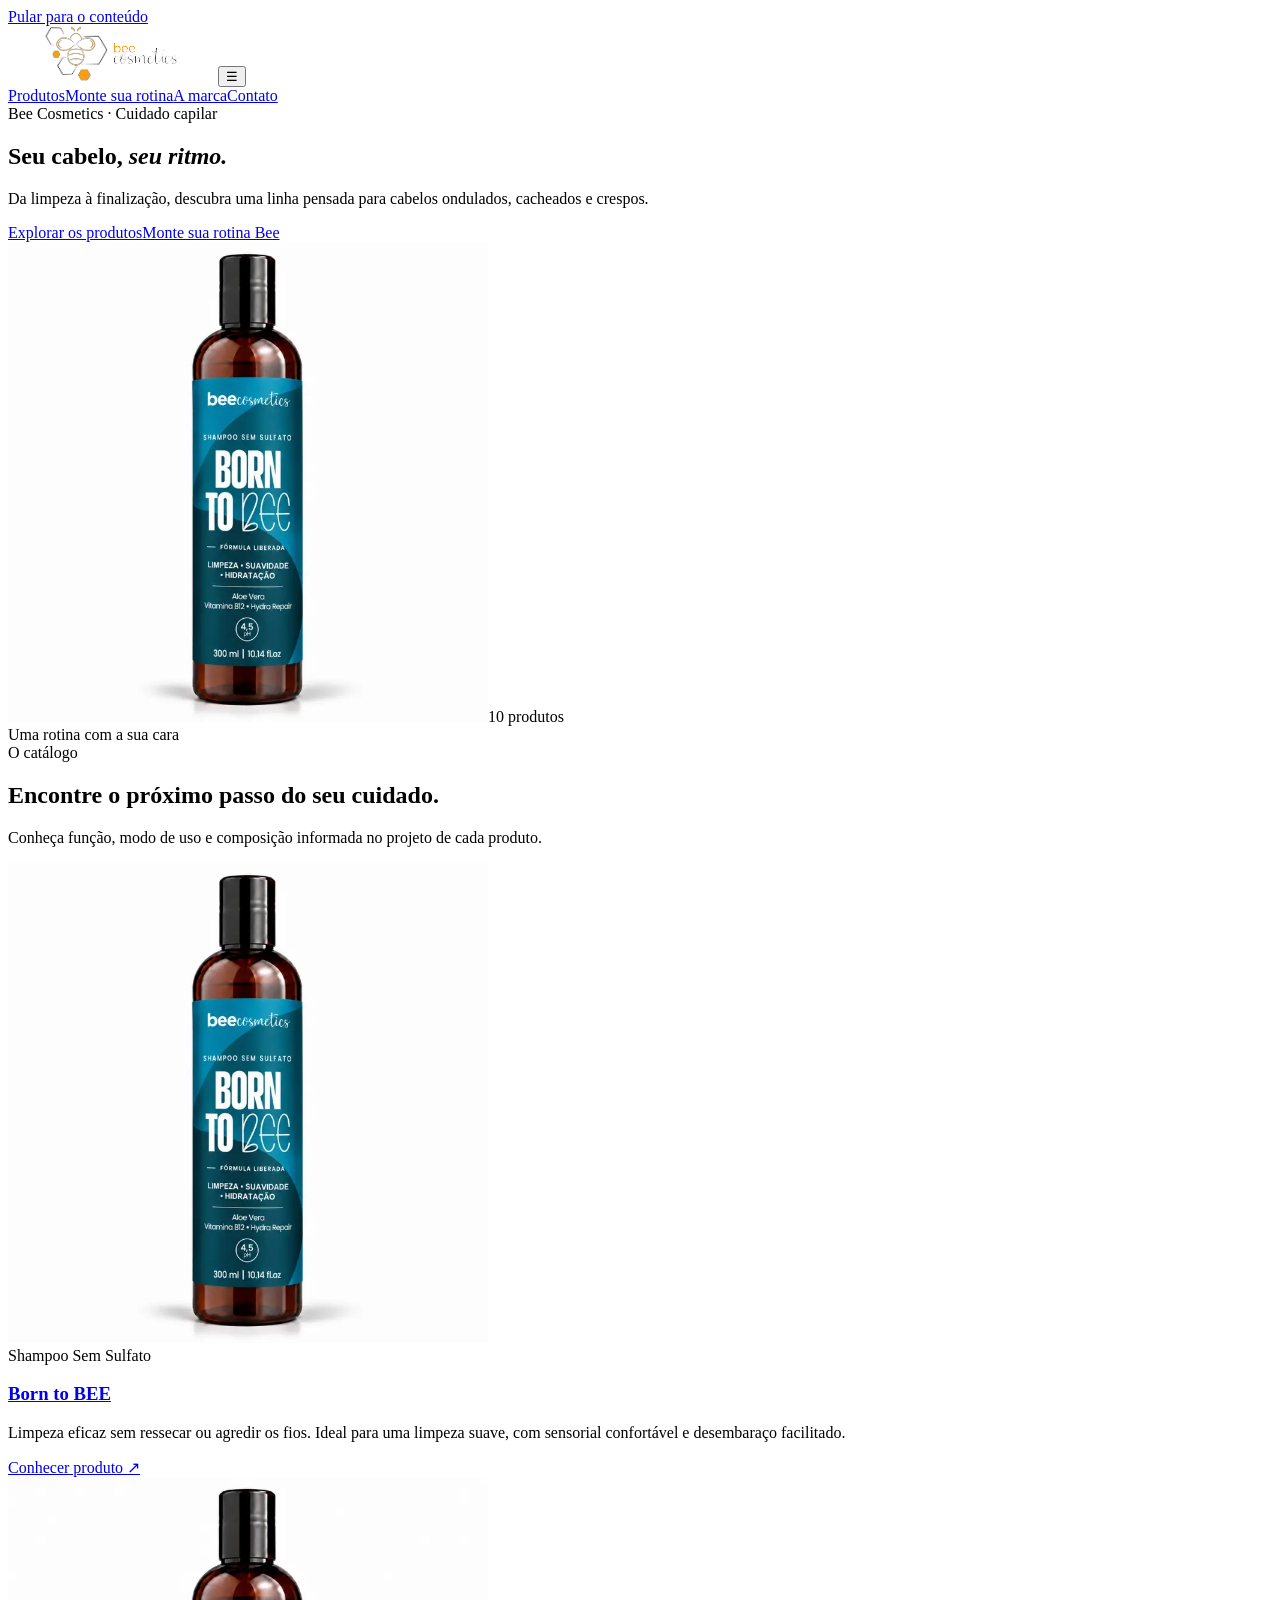
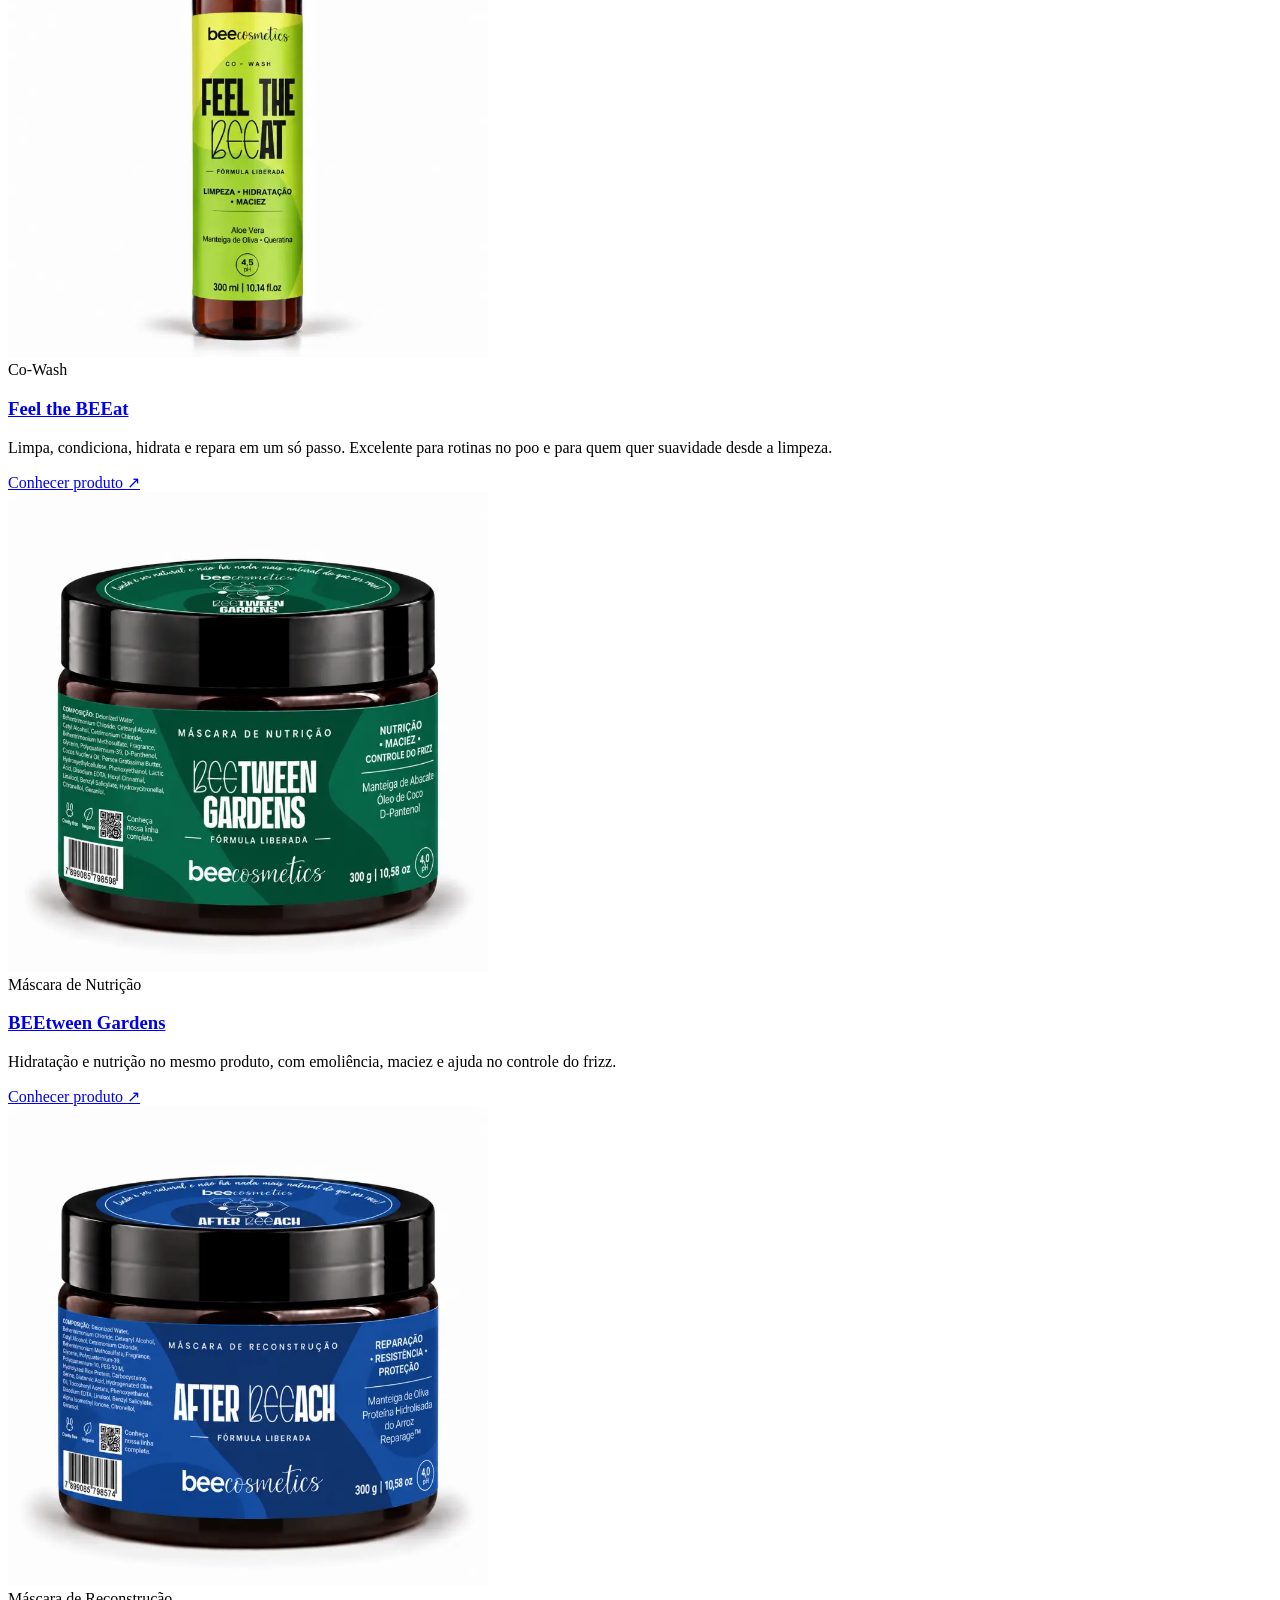
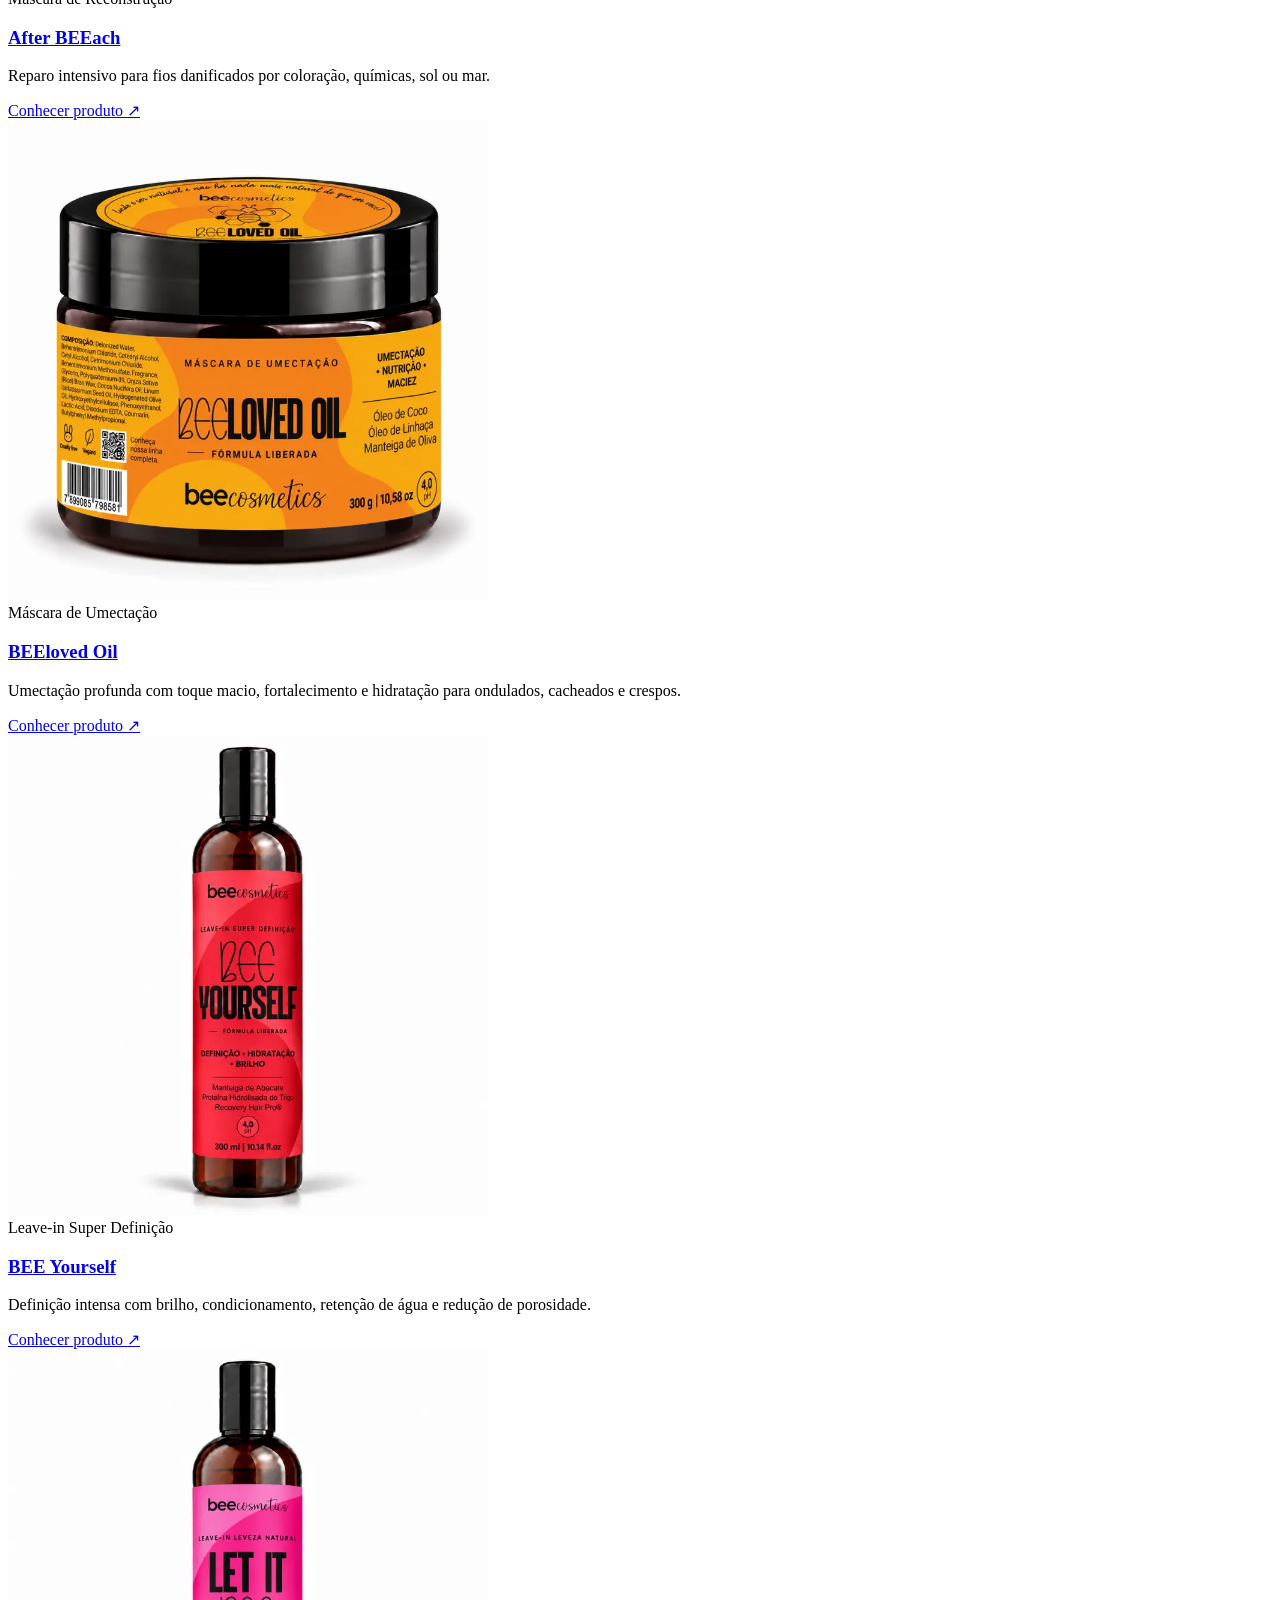
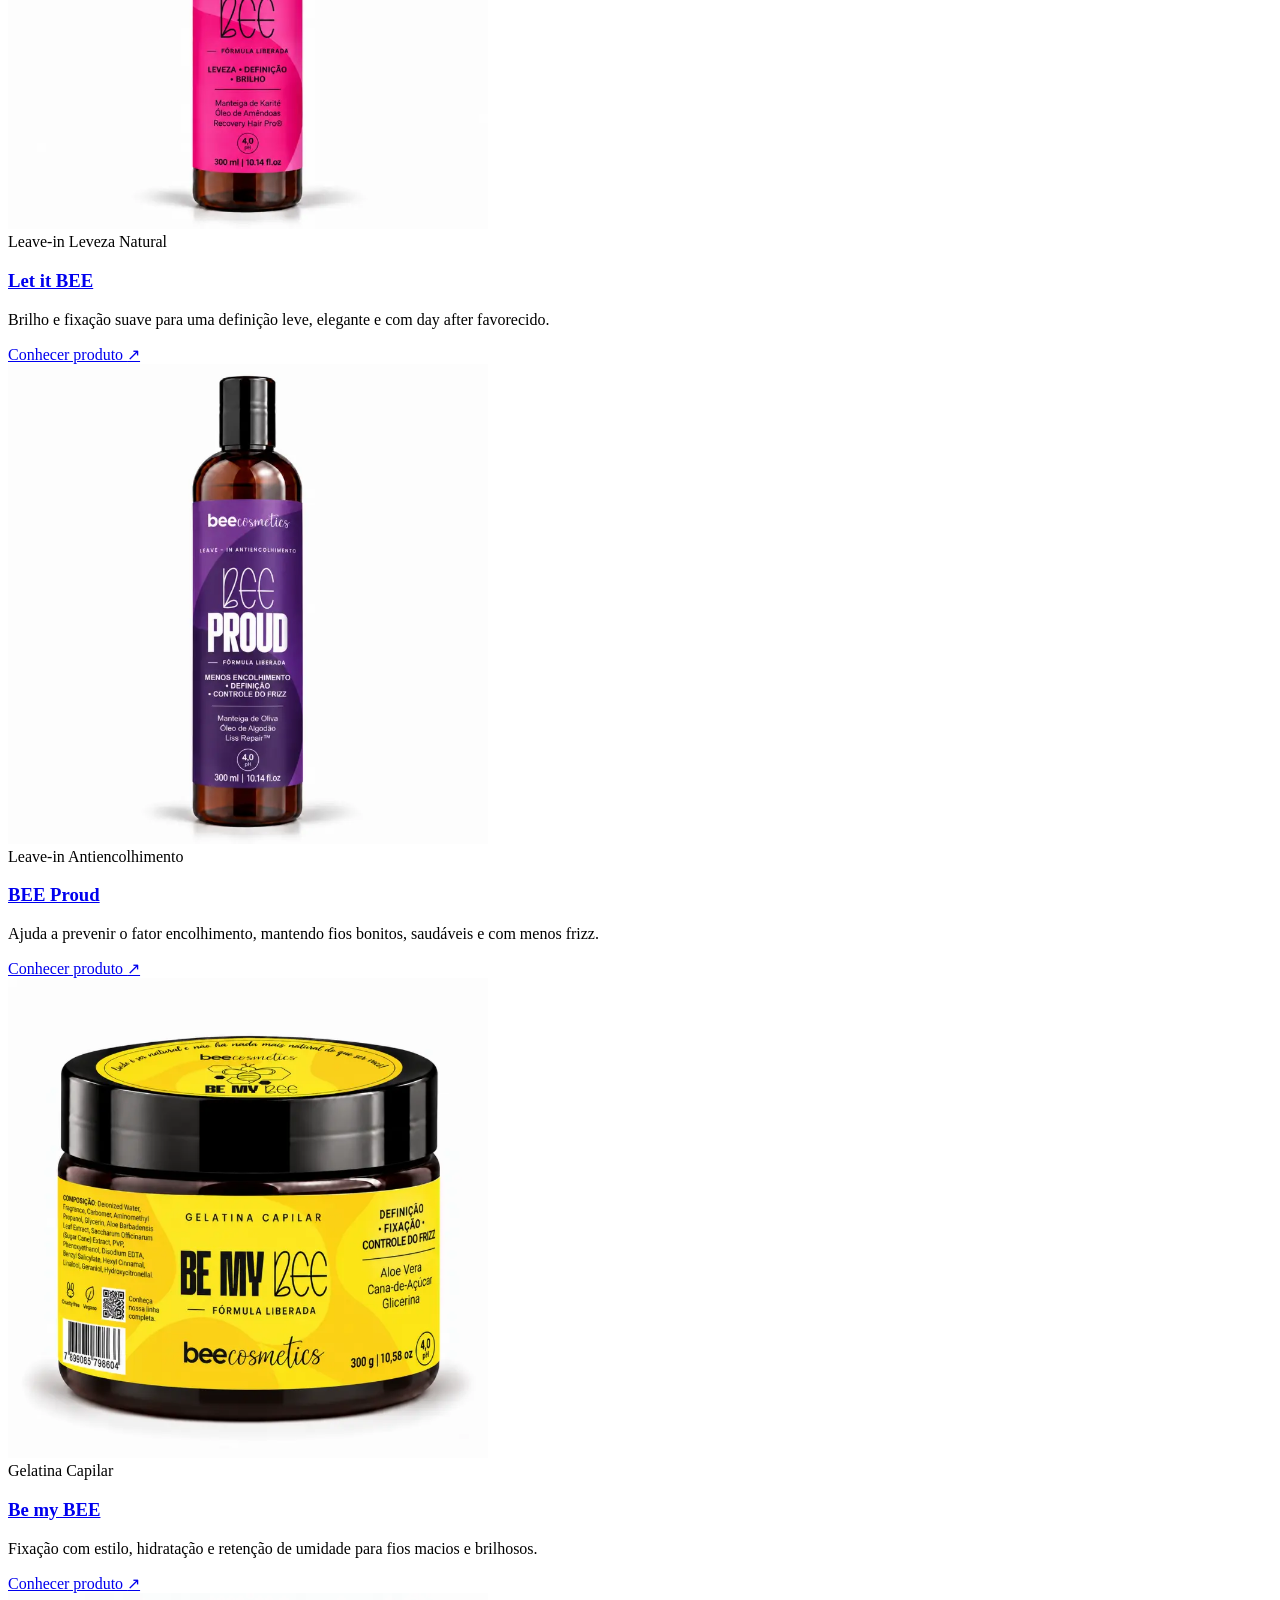
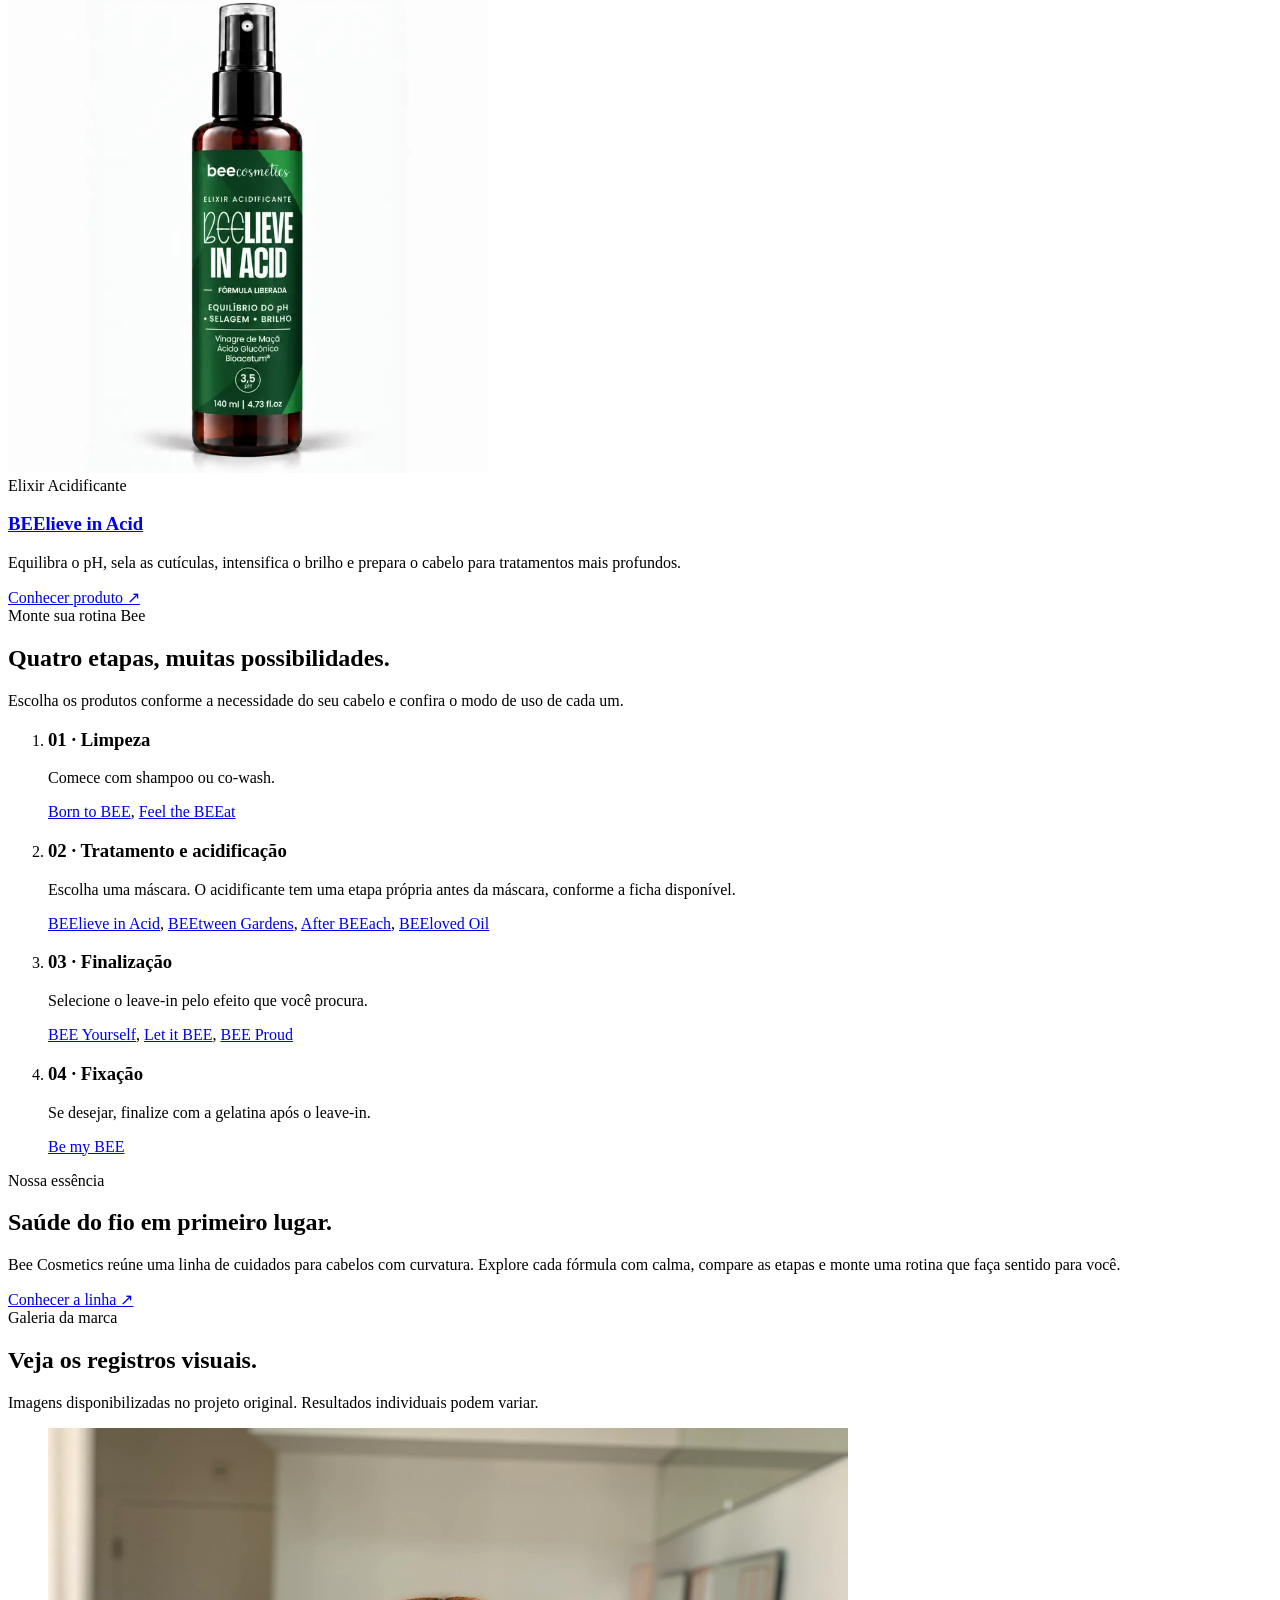
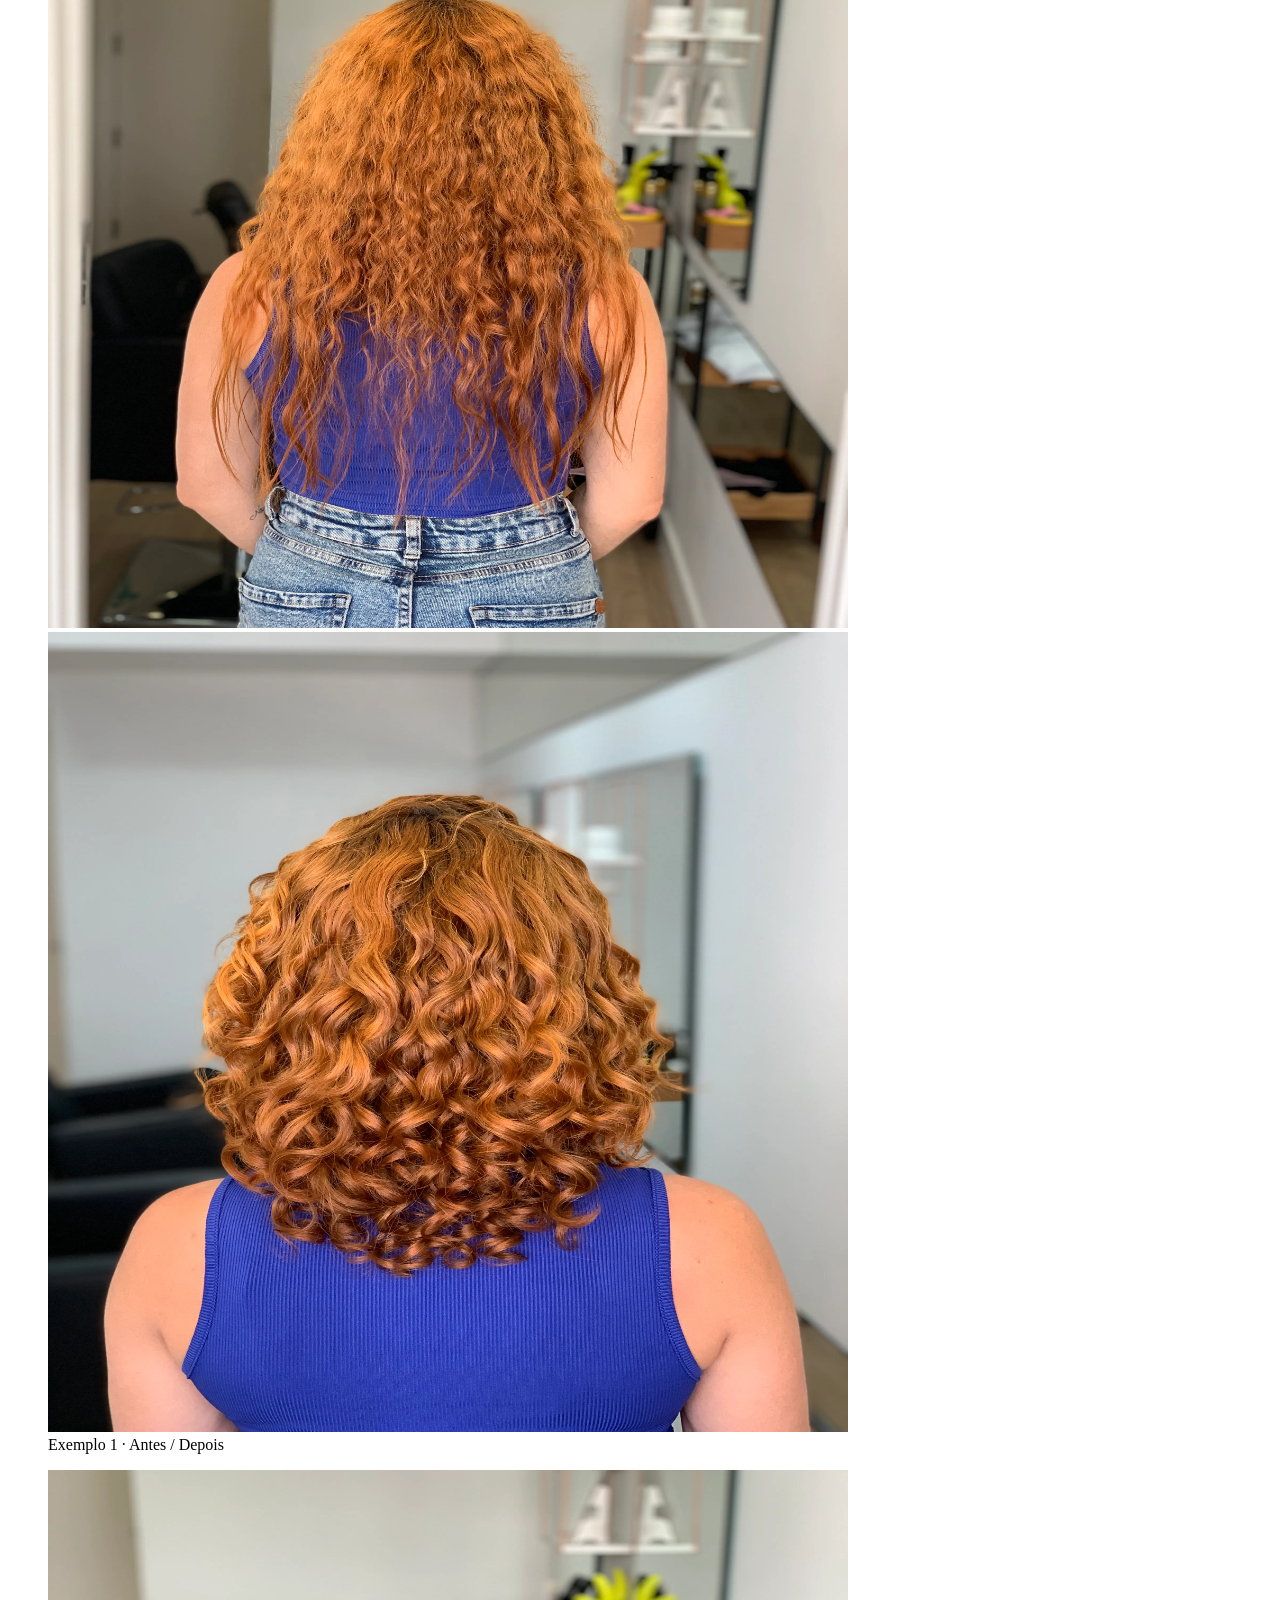
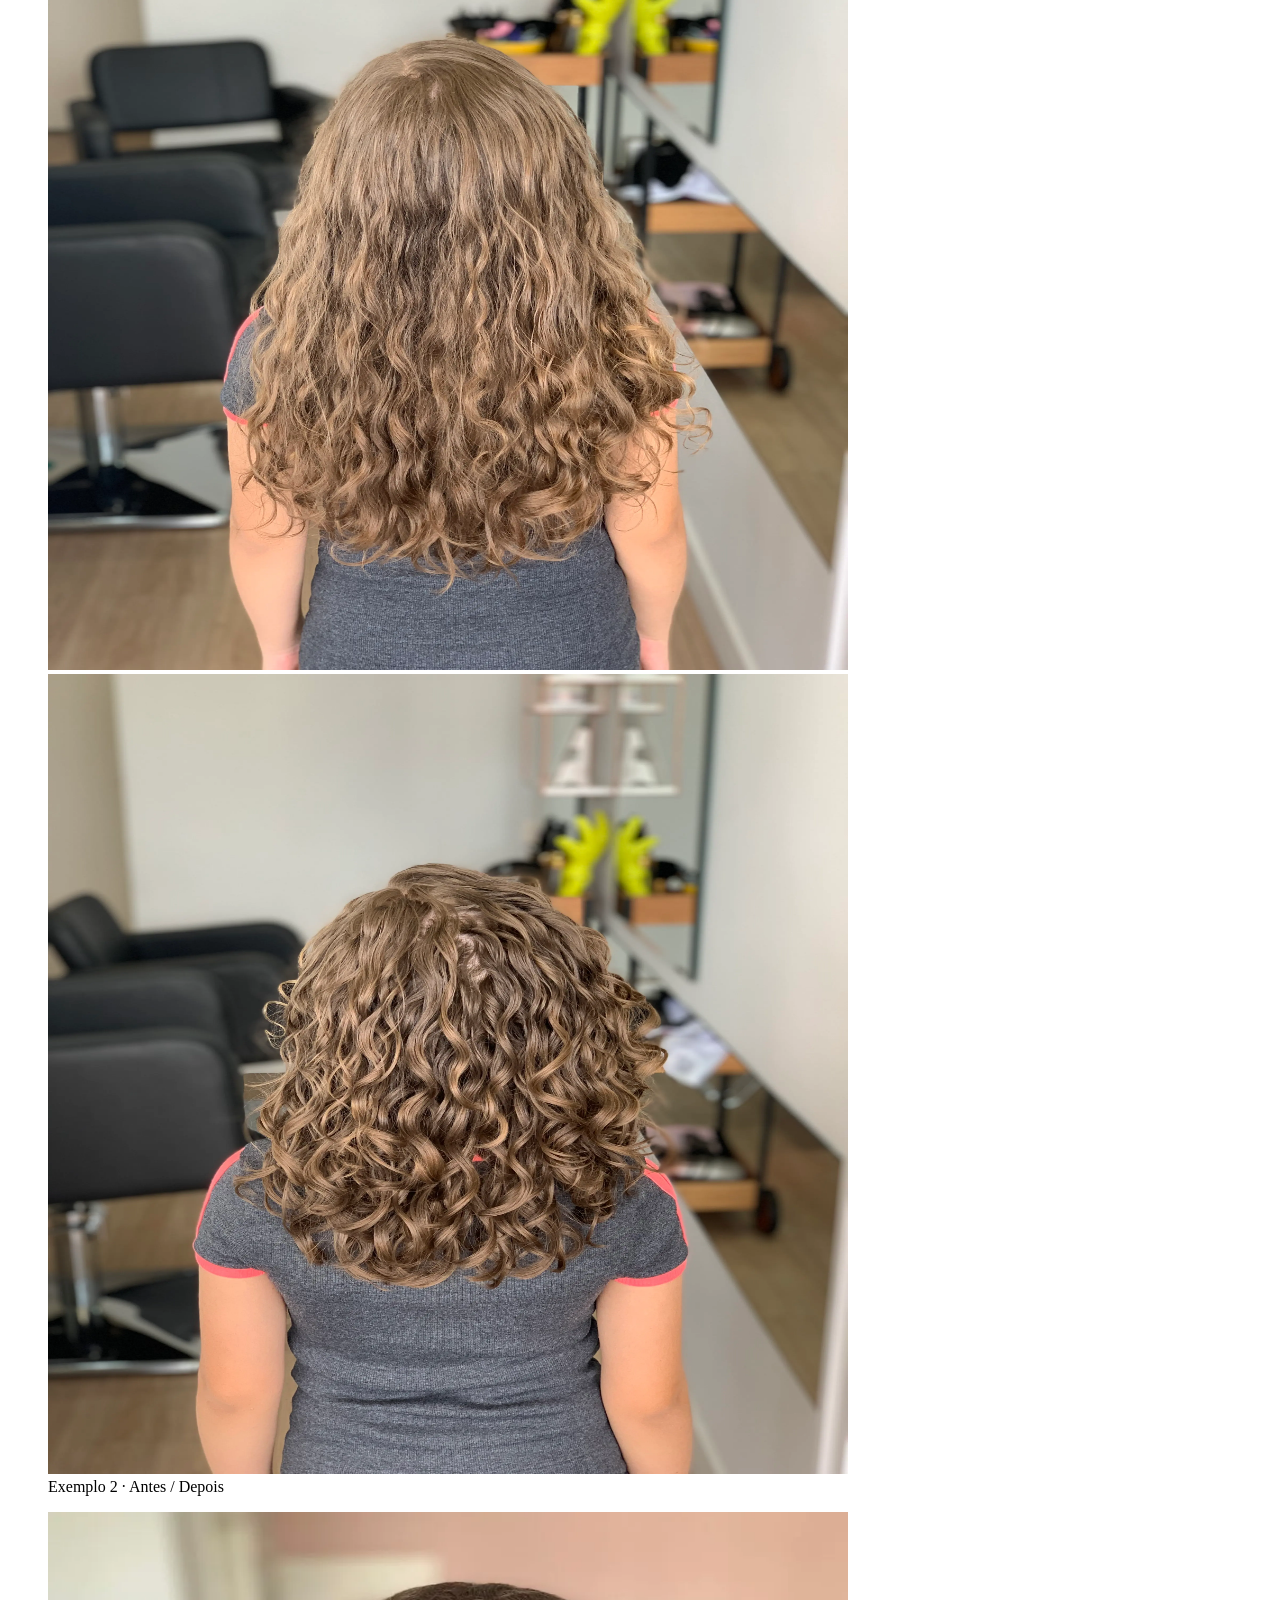
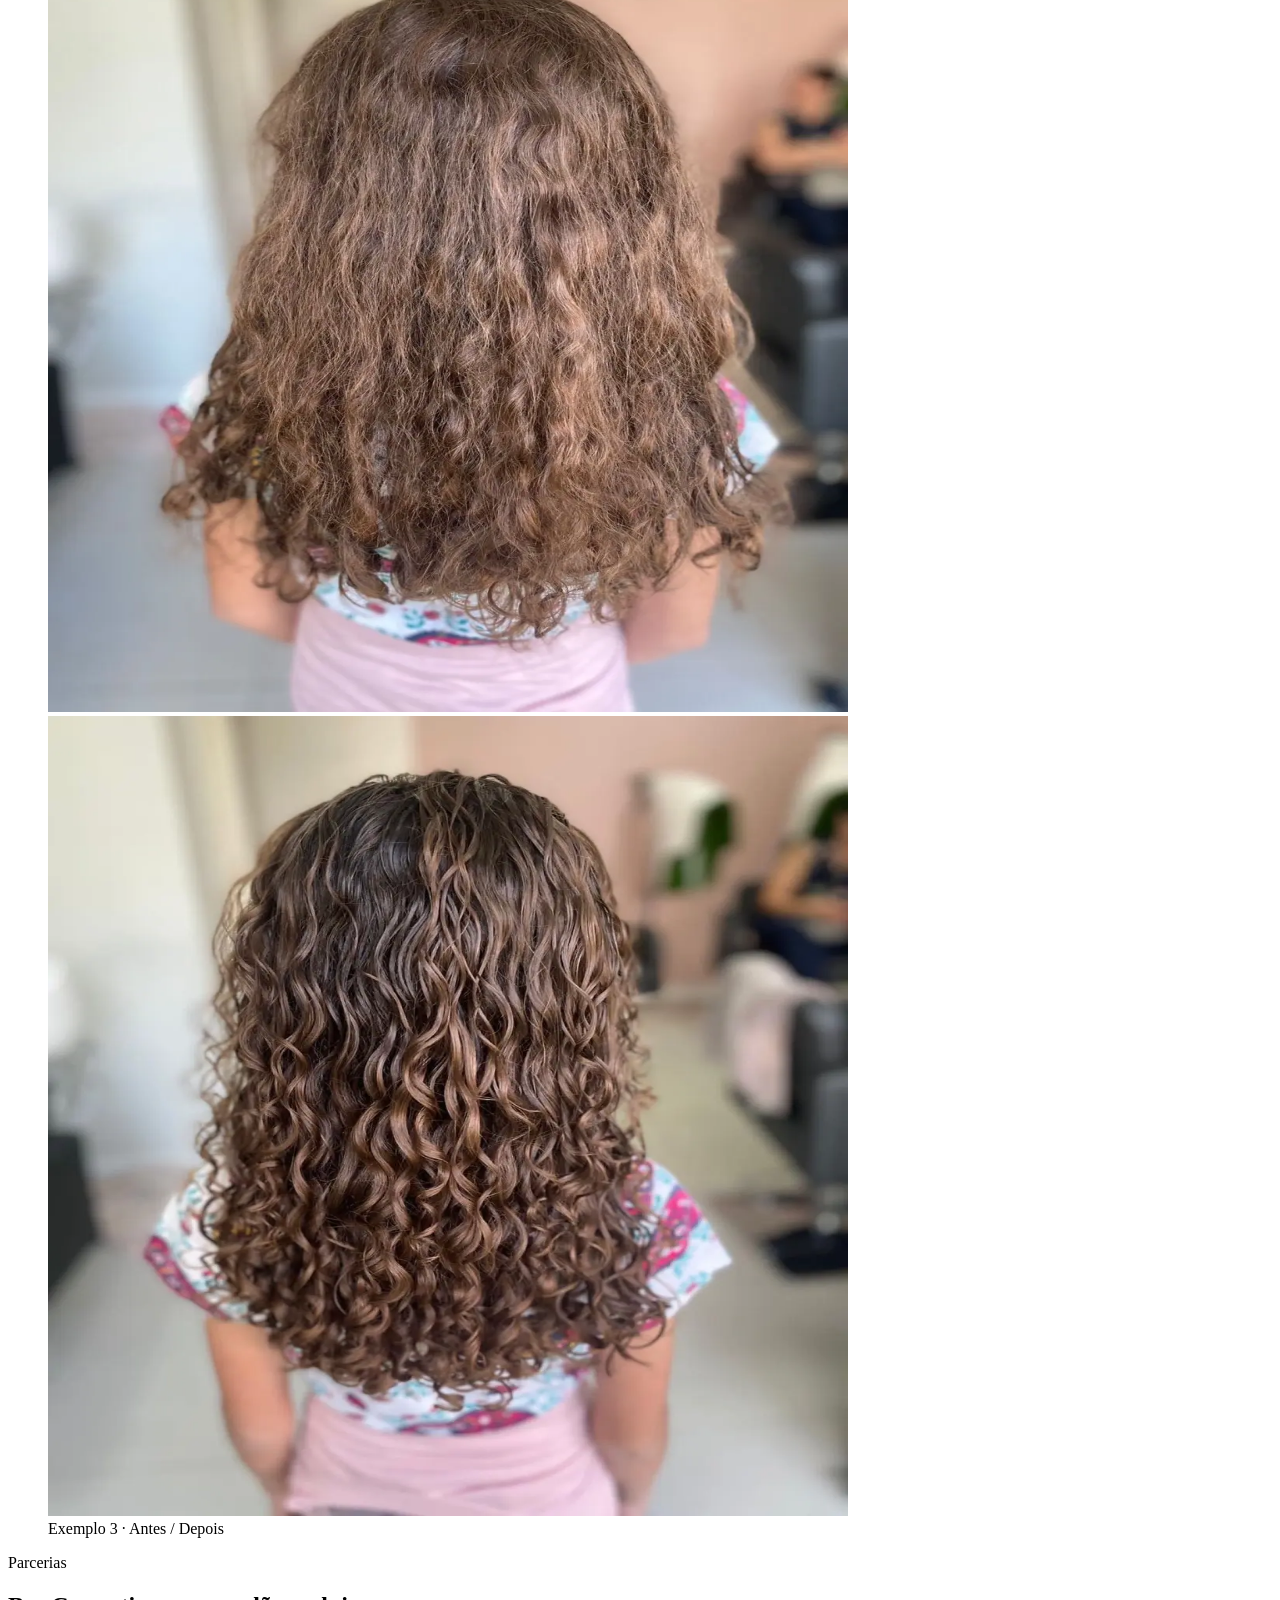
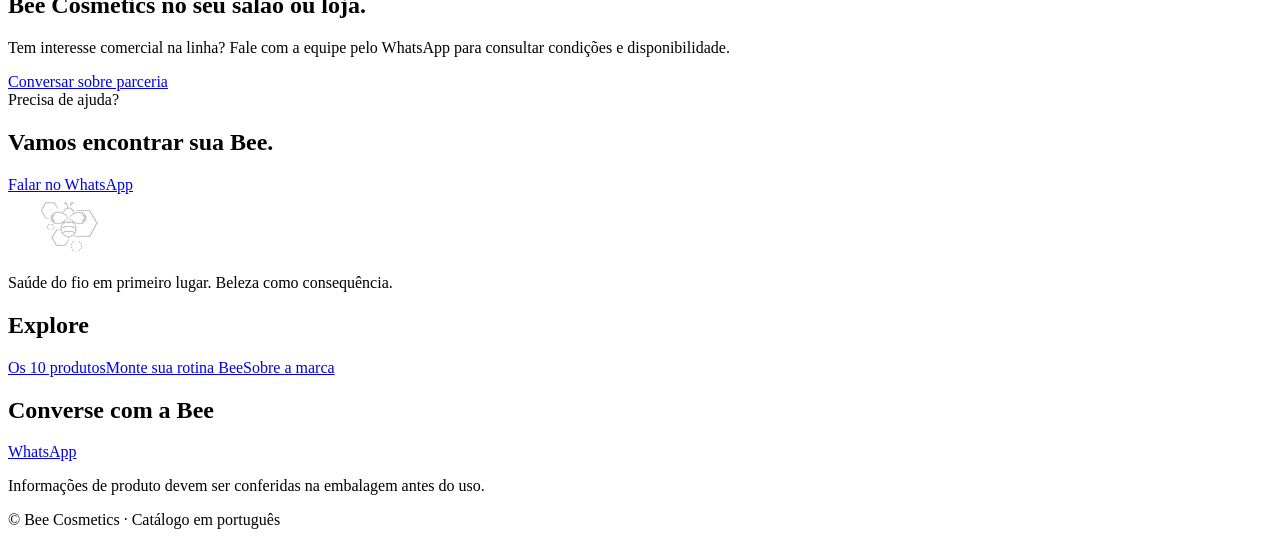
==== commit e83731bf: "Add files via upload" ====
--- a/index.html
+++ b/index.html
@@ -1,1463 +1 @@
-<!DOCTYPE html>
-<html lang="pt-BR" class="no-js">
-<head>
-  <meta charset="UTF-8">
-  <meta name="viewport" content="width=device-width, initial-scale=1.0, viewport-fit=cover">
-  <title>Bee Cosmetics | Catálogo premium para cabelos com curvatura</title>
-  <meta name="description" content="Conheça a Bee Cosmetics: 10 produtos veganos, ricos em ingredientes naturais, livres de sulfato, parabenos, petrolato, parafina e corantes. Uma vitrine premium para cabelos ondulados, cacheados e crespos com foco em saúde do fio.">
-  <meta name="keywords" content="cosméticos veganos, cabelo cacheado, cabelo crespo, cabelo ondulado, low poo, no poo, sem sulfato, sem parabeno, cronograma capilar, Bee Cosmetics">
-  <meta name="author" content="Bee Cosmetics">
-  <meta name="robots" content="index, follow, max-image-preview:large, max-snippet:-1, max-video-preview:-1">
-  <meta name="googlebot" content="index, follow">
-  <meta name="theme-color" content="#c59a3d">
-  <meta name="format-detection" content="telephone=no">
-  <link rel="icon" href="/favicon.ico" sizes="any">
-  <link rel="icon" type="image/png" sizes="32x32" href="/icons/favicon-32x32.png">
-  <link rel="icon" type="image/png" sizes="16x16" href="/icons/favicon-16x16.png">
-  <link rel="apple-touch-icon" href="/icons/apple-touch-icon.png">
-  <link rel="manifest" href="/site.webmanifest">
-  <link rel="canonical" href="https://beecosmetics.store/">
-  <meta property="og:site_name" content="Bee Cosmetics">
-  <meta property="og:title" content="Bee Cosmetics | Catálogo premium para cabelos com curvatura">
-  <meta property="og:description" content="Produtos veganos, ricos em ingredientes naturais e pensados para a saúde dos fios com curvatura.">
-  <meta property="og:type" content="product.group">
-  <meta property="og:image:type" content="image/jpeg">
-  <meta property="og:image:secure_url" content="https://beecosmetics.store/og/og-home-bee.jpg">
-  <meta property="product:brand" content="Bee Cosmetics">
-  <meta property="product:availability" content="in stock">
-  <meta property="product:condition" content="new">
-  <meta property="product:category" content="Beauty &gt; Hair Care">
-  <meta property="og:url" content="https://beecosmetics.store/">
-  <meta property="og:image" content="https://beecosmetics.store/og/og-home-bee.jpg">
-  <meta property="og:image:width" content="1200">
-  <meta property="og:image:height" content="630">
-  <meta property="og:image:alt" content="Bee Cosmetics — Catálogo premium para cabelos com curvatura">
-  <meta property="og:locale" content="pt_BR">
-  <meta name="twitter:card" content="summary_large_image">
-  <meta name="twitter:title" content="Bee Cosmetics | Catálogo premium">
-  <meta name="twitter:description" content="Uma vitrine educativa para cabelos com curvatura.">
-  <meta name="twitter:image" content="https://beecosmetics.store/og/og-home-bee.jpg">
-  <meta name="twitter:image:alt" content="Bee Cosmetics — Linha vegana para cabelos com curvatura">
-  <link rel="dns-prefetch" href="https://wa.me">
-  <link rel="dns-prefetch" href="https://www.amazon.com.br">
-  <link rel="dns-prefetch" href="https://shopee.com.br">
-  <link rel="dns-prefetch" href="https://www.mercadolivre.com.br">
-  <link rel="dns-prefetch" href="https://www.googletagmanager.com">
-  <link rel="dns-prefetch" href="https://connect.facebook.net">
-  <link rel="dns-prefetch" href="https://www.clarity.ms">
-  <link rel="preconnect" href="https://fonts.googleapis.com">
-  <link rel="preconnect" href="https://fonts.gstatic.com" crossorigin>
-  <link rel="preload" as="image" href="/logos/bee-logo-official.svg" fetchpriority="high">
-  <link href="https://fonts.googleapis.com/css2?family=Inter:wght@400;500;600;700;800&family=Cormorant+Garamond:wght@500;600;700&display=swap" rel="stylesheet">
-
-  <script type="application/ld+json">
-  {
-    "@context": "https://schema.org",
-    "@graph": [
-      {
-        "@type": "Organization",
-        "@id": "https://beecosmetics.store/#organization",
-        "name": "Bee Cosmetics",
-        "url": "https://beecosmetics.store/",
-        "logo": {
-          "@type": "ImageObject",
-          "url": "https://beecosmetics.store/logos/bee-logo-official.svg"
-        },
-        "image": "https://beecosmetics.store/og/og-home-bee.jpg",
-        "description": "Marca brasileira de cosméticos capilares veganos para cabelos ondulados, cacheados e crespos. Produtos livres de sulfato, parabenos, petrolato, parafina e corantes.",
-        "foundingDate": "2021",
-        "slogan": "Saúde do fio em primeiro lugar. Beleza como consequência.",
-        "email": "contato@beecosmetics.store",
-        "contactPoint": {
-          "@type": "ContactPoint",
-          "contactType": "customer support",
-          "email": "contato@beecosmetics.store",
-          "availableLanguage": "Portuguese",
-          "areaServed": "BR"
-        }
-      },
-      {
-        "@type": "WebSite",
-        "@id": "https://beecosmetics.store/#website",
-        "url": "https://beecosmetics.store/",
-        "name": "Bee Cosmetics",
-        "description": "Catálogo premium para cabelos com curvatura",
-        "publisher": { "@id": "https://beecosmetics.store/#organization" },
-        "inLanguage": "pt-BR"
-      },
-      {
-        "@type": "WebPage",
-        "@id": "https://beecosmetics.store/#webpage",
-        "url": "https://beecosmetics.store/",
-        "name": "Bee Cosmetics | Catálogo premium para cabelos com curvatura",
-        "isPartOf": { "@id": "https://beecosmetics.store/#website" },
-        "about": { "@id": "https://beecosmetics.store/#organization" },
-        "inLanguage": "pt-BR",
-        "description": "Conheça a Bee Cosmetics: 10 produtos veganos, ricos em ingredientes naturais, livres de sulfato, parabenos, petrolato, parafina e corantes."
-      },
-      {
-        "@type": "ItemList",
-        "name": "Catálogo Bee Cosmetics",
-        "description": "10 produtos veganos para cabelos com curvatura",
-        "numberOfItems": 10,
-        "itemListElement": [
-          { "@type": "ListItem", "position": 1, "name": "Born to BEE", "description": "Shampoo low poo, pH 4,5" },
-          { "@type": "ListItem", "position": 2, "name": "Feel the BEEat", "description": "Co-wash, pH 4,5" },
-          { "@type": "ListItem", "position": 3, "name": "BEEtween Gardens", "description": "Máscara de nutrição" },
-          { "@type": "ListItem", "position": 4, "name": "After BEEach", "description": "Máscara de reconstrução" },
-          { "@type": "ListItem", "position": 5, "name": "BEEloved Oil", "description": "Máscara de umectação" },
-          { "@type": "ListItem", "position": 6, "name": "BEE Yourself", "description": "Leave-in de definição" },
-          { "@type": "ListItem", "position": 7, "name": "Let it BEE", "description": "Leave-in de leveza" },
-          { "@type": "ListItem", "position": 8, "name": "BEE Proud", "description": "Leave-in antiencolhimento" },
-          { "@type": "ListItem", "position": 9, "name": "Be my BEE", "description": "Gelatina de super fixação" },
-          { "@type": "ListItem", "position": 10, "name": "BEElieve in Acid", "description": "Elixir acidificante, 140ml, pH 3,5" }
-        ]
-      },
-      {
-        "@type": "FAQPage",
-        "@id": "https://beecosmetics.store/#faq",
-        "mainEntity": [
-          {
-            "@type": "Question",
-            "name": "Bee Cosmetics é compatível com rotinas no poo e low poo?",
-            "acceptedAnswer": {
-              "@type": "Answer",
-              "text": "Sim. O shampoo Born to BEE atende à proposta low poo, enquanto o co-wash Feel the BEEat é uma ótima opção para rotinas no poo. Os demais produtos complementam ambas as propostas de cuidado."
-            }
-          },
-          {
-            "@type": "Question",
-            "name": "Como escolher entre os leave-ins?",
-            "acceptedAnswer": {
-              "@type": "Answer",
-              "text": "BEE Yourself é ideal para quem busca mais definição, Let it BEE entrega leveza natural e BEE Proud ajuda a reduzir o fator encolhimento. A melhor escolha depende do efeito que você deseja na finalização."
-            }
-          },
-          {
-            "@type": "Question",
-            "name": "Em que momento entra o acidificante?",
-            "acceptedAnswer": {
-              "@type": "Answer",
-              "text": "O BEElieve in Acid entra após a limpeza e antes da máscara, ajudando a equilibrar o pH, selar cutículas e preparar os fios para um tratamento mais profundo."
-            }
-          },
-          {
-            "@type": "Question",
-            "name": "Posso comprar a Bee online?",
-            "acceptedAnswer": {
-              "@type": "Answer",
-              "text": "Sim. O site funciona como vitrine da linha e direciona a compra para marketplaces parceiros por meio de um modal simples e direto."
-            }
-          }
-        ]
-      }
-    ]
-  }
-  </script>
-  <script type="application/ld+json">
-  {
-    "@context": "https://schema.org",
-    "@type": "BreadcrumbList",
-    "itemListElement": [
-      {
-        "@type": "ListItem",
-        "position": 1,
-        "name": "Início",
-        "item": "https://beecosmetics.store"
-      },
-      {
-        "@type": "ListItem",
-        "position": 2,
-        "name": "Catálogo"
-      }
-    ]
-  }
-  </script>
-  <script type="application/ld+json">
-  {
-    "@context": "https://schema.org",
-    "@type": "ItemList",
-    "@id": "https://beecosmetics.store/#catalog",
-    "name": "Catálogo Bee Cosmetics",
-    "description": "Linha completa de cosméticos veganos para cabelos com curvatura",
-    "numberOfItems": 10,
-    "itemListElement": [
-      {
-        "@type": "ListItem",
-        "position": 1,
-        "item": {
-          "@type": "Product",
-          "@id": "https://beecosmetics.store/#born-to-bee",
-          "name": "Born to BEE",
-          "url": "https://beecosmetics.store/#born-to-bee",
-          "image": "https://beecosmetics.store/products/born-to-bee.webp"
-        }
-      },
-      {
-        "@type": "ListItem",
-        "position": 2,
-        "item": {
-          "@type": "Product",
-          "@id": "https://beecosmetics.store/#feel-the-beeat",
-          "name": "Feel the BEEat",
-          "url": "https://beecosmetics.store/#feel-the-beeat",
-          "image": "https://beecosmetics.store/products/feel-the-beeat.webp"
-        }
-      },
-      {
-        "@type": "ListItem",
-        "position": 3,
-        "item": {
-          "@type": "Product",
-          "@id": "https://beecosmetics.store/#beetween-gardens",
-          "name": "BEEtween Gardens",
-          "url": "https://beecosmetics.store/#beetween-gardens",
-          "image": "https://beecosmetics.store/products/beetween-gardens.webp"
-        }
-      },
-      {
-        "@type": "ListItem",
-        "position": 4,
-        "item": {
-          "@type": "Product",
-          "@id": "https://beecosmetics.store/#after-beeach",
-          "name": "After BEEach",
-          "url": "https://beecosmetics.store/#after-beeach",
-          "image": "https://beecosmetics.store/products/after-beeach.webp"
-        }
-      },
-      {
-        "@type": "ListItem",
-        "position": 5,
-        "item": {
-          "@type": "Product",
-          "@id": "https://beecosmetics.store/#beeloved-oil",
-          "name": "BEEloved Oil",
-          "url": "https://beecosmetics.store/#beeloved-oil",
-          "image": "https://beecosmetics.store/products/beeloved-oil.webp"
-        }
-      },
-      {
-        "@type": "ListItem",
-        "position": 6,
-        "item": {
-          "@type": "Product",
-          "@id": "https://beecosmetics.store/#bee-yourself",
-          "name": "BEE Yourself",
-          "url": "https://beecosmetics.store/#bee-yourself",
-          "image": "https://beecosmetics.store/products/bee-yourself.webp"
-        }
-      },
-      {
-        "@type": "ListItem",
-        "position": 7,
-        "item": {
-          "@type": "Product",
-          "@id": "https://beecosmetics.store/#let-it-bee",
-          "name": "Let it BEE",
-          "url": "https://beecosmetics.store/#let-it-bee",
-          "image": "https://beecosmetics.store/products/let-it-bee.webp"
-        }
-      },
-      {
-        "@type": "ListItem",
-        "position": 8,
-        "item": {
-          "@type": "Product",
-          "@id": "https://beecosmetics.store/#bee-proud",
-          "name": "BEE Proud",
-          "url": "https://beecosmetics.store/#bee-proud",
-          "image": "https://beecosmetics.store/products/bee-proud.webp"
-        }
-      },
-      {
-        "@type": "ListItem",
-        "position": 9,
-        "item": {
-          "@type": "Product",
-          "@id": "https://beecosmetics.store/#be-my-bee",
-          "name": "Be my BEE",
-          "url": "https://beecosmetics.store/#be-my-bee",
-          "image": "https://beecosmetics.store/products/be-my-bee.webp"
-        }
-      },
-      {
-        "@type": "ListItem",
-        "position": 10,
-        "item": {
-          "@type": "Product",
-          "@id": "https://beecosmetics.store/#beelieve-in-acid",
-          "name": "BEElieve in Acid",
-          "url": "https://beecosmetics.store/#beelieve-in-acid",
-          "image": "https://beecosmetics.store/products/beelieve-in-acid.webp"
-        }
-      }
-    ]
-  }
-  </script>
-  <script type="application/ld+json">
-  {
-    "@context": "https://schema.org",
-    "@type": "Product",
-    "@id": "https://beecosmetics.store/#born-to-bee",
-    "name": "Born to BEE",
-    "description": "Limpeza eficaz sem ressecar ou agredir os fios. Ideal para uma limpeza suave, com sensorial confortável e desembaraço facilitado.",
-    "category": "Shampoo Sem Sulfato",
-    "image": "https://beecosmetics.store/products/born-to-bee.webp",
-    "brand": {
-      "@type": "Brand",
-      "name": "Bee Cosmetics"
-    },
-    "manufacturer": {
-      "@type": "Organization",
-      "name": "Bee Cosmetics",
-      "url": "https://beecosmetics.store"
-    },
-    "productID": "born-to-bee",
-    "gtin13": "7899085798567",
-    "additionalProperty": [
-      {
-        "@type": "PropertyValue",
-        "name": "pH",
-        "value": "pH 4,5"
-      },
-      {
-        "@type": "PropertyValue",
-        "name": "Tamanho",
-        "value": "300 ml / 10.14 fl.oz"
-      },
-      {
-        "@type": "PropertyValue",
-        "name": "Ativos",
-        "value": "Extrato de Aloe Vera, Vitamina B12, Hydra Repair (Blend Especial)"
-      },
-      {
-        "@type": "PropertyValue",
-        "name": "Registro ANVISA",
-        "value": "25351.459676/2022-71"
-      },
-      {
-        "@type": "PropertyValue",
-        "name": "Tipo de rotina",
-        "value": "low poo"
-      }
-    ],
-    "offers": {
-      "@type": "AggregateOffer",
-      "priceCurrency": "BRL",
-      "availability": "https://schema.org/InStock",
-      "offerCount": 3,
-      "seller": [
-        {
-          "@type": "Organization",
-          "name": "Amazon Brasil"
-        },
-        {
-          "@type": "Organization",
-          "name": "Shopee"
-        },
-        {
-          "@type": "Organization",
-          "name": "Mercado Livre"
-        }
-      ]
-    }
-  }
-  </script>
-  <script type="application/ld+json">
-  {
-    "@context": "https://schema.org",
-    "@type": "Product",
-    "@id": "https://beecosmetics.store/#feel-the-beeat",
-    "name": "Feel the BEEat",
-    "description": "Limpa, condiciona, hidrata e repara em um só passo. Excelente para rotinas no poo e para quem quer suavidade desde a limpeza.",
-    "category": "Co-Wash",
-    "image": "https://beecosmetics.store/products/feel-the-beeat.webp",
-    "brand": {
-      "@type": "Brand",
-      "name": "Bee Cosmetics"
-    },
-    "manufacturer": {
-      "@type": "Organization",
-      "name": "Bee Cosmetics",
-      "url": "https://beecosmetics.store"
-    },
-    "productID": "feel-the-beeat",
-    "gtin13": "7899085798611",
-    "additionalProperty": [
-      {
-        "@type": "PropertyValue",
-        "name": "pH",
-        "value": "pH 4,5"
-      },
-      {
-        "@type": "PropertyValue",
-        "name": "Tamanho",
-        "value": "300 ml / 10.14 fl.oz"
-      },
-      {
-        "@type": "PropertyValue",
-        "name": "Ativos",
-        "value": "Extrato de Aloe Vera, Manteiga de Oliva, Hydra Repair (Blend Especial), Queratina"
-      },
-      {
-        "@type": "PropertyValue",
-        "name": "Registro ANVISA",
-        "value": "25351.459590/2022-48"
-      },
-      {
-        "@type": "PropertyValue",
-        "name": "Tipo de rotina",
-        "value": "no poo"
-      }
-    ],
-    "offers": {
-      "@type": "AggregateOffer",
-      "priceCurrency": "BRL",
-      "availability": "https://schema.org/InStock",
-      "offerCount": 3,
-      "seller": [
-        {
-          "@type": "Organization",
-          "name": "Amazon Brasil"
-        },
-        {
-          "@type": "Organization",
-          "name": "Shopee"
-        },
-        {
-          "@type": "Organization",
-          "name": "Mercado Livre"
-        }
-      ]
-    }
-  }
-  </script>
-  <script type="application/ld+json">
-  {
-    "@context": "https://schema.org",
-    "@type": "Product",
-    "@id": "https://beecosmetics.store/#beetween-gardens",
-    "name": "BEEtween Gardens",
-    "description": "Hidratação e nutrição no mesmo produto, com emoliência, maciez e ajuda no controle do frizz.",
-    "category": "Máscara de Nutrição",
-    "image": "https://beecosmetics.store/products/beetween-gardens.webp",
-    "brand": {
-      "@type": "Brand",
-      "name": "Bee Cosmetics"
-    },
-    "manufacturer": {
-      "@type": "Organization",
-      "name": "Bee Cosmetics",
-      "url": "https://beecosmetics.store"
-    },
-    "productID": "beetween-gardens",
-    "gtin13": "7899085798598",
-    "additionalProperty": [
-      {
-        "@type": "PropertyValue",
-        "name": "pH",
-        "value": "pH 4,0"
-      },
-      {
-        "@type": "PropertyValue",
-        "name": "Tamanho",
-        "value": "300 g / 10.58 oz"
-      },
-      {
-        "@type": "PropertyValue",
-        "name": "Ativos",
-        "value": "Manteiga de Abacate, Óleo de Coco, D-Pantenol (Vitamina B5)"
-      },
-      {
-        "@type": "PropertyValue",
-        "name": "Registro ANVISA",
-        "value": "25351.459556/2022-73"
-      },
-      {
-        "@type": "PropertyValue",
-        "name": "Tipo de rotina",
-        "value": "hidratação + nutrição"
-      }
-    ],
-    "offers": {
-      "@type": "AggregateOffer",
-      "priceCurrency": "BRL",
-      "availability": "https://schema.org/InStock",
-      "offerCount": 3,
-      "seller": [
-        {
-          "@type": "Organization",
-          "name": "Amazon Brasil"
-        },
-        {
-          "@type": "Organization",
-          "name": "Shopee"
-        },
-        {
-          "@type": "Organization",
-          "name": "Mercado Livre"
-        }
-      ]
-    }
-  }
-  </script>
-  <script type="application/ld+json">
-  {
-    "@context": "https://schema.org",
-    "@type": "Product",
-    "@id": "https://beecosmetics.store/#after-beeach",
-    "name": "After BEEach",
-    "description": "Reparo intensivo para fios danificados por coloração, químicas, sol ou mar.",
-    "category": "Máscara de Reconstrução",
-    "image": "https://beecosmetics.store/products/after-beeach.webp",
-    "brand": {
-      "@type": "Brand",
-      "name": "Bee Cosmetics"
-    },
-    "manufacturer": {
-      "@type": "Organization",
-      "name": "Bee Cosmetics",
-      "url": "https://beecosmetics.store"
-    },
-    "productID": "after-beeach",
-    "gtin13": "7899085798574",
-    "additionalProperty": [
-      {
-        "@type": "PropertyValue",
-        "name": "pH",
-        "value": "pH 4,0"
-      },
-      {
-        "@type": "PropertyValue",
-        "name": "Tamanho",
-        "value": "300 g / 10.58 oz"
-      },
-      {
-        "@type": "PropertyValue",
-        "name": "Ativos",
-        "value": "Manteiga de Oliva, Proteína do Trigo, Recovery Hair Pro"
-      },
-      {
-        "@type": "PropertyValue",
-        "name": "Registro ANVISA",
-        "value": "25351.459709/2022-82"
-      },
-      {
-        "@type": "PropertyValue",
-        "name": "Tipo de rotina",
-        "value": "reconstrução"
-      }
-    ],
-    "offers": {
-      "@type": "AggregateOffer",
-      "priceCurrency": "BRL",
-      "availability": "https://schema.org/InStock",
-      "offerCount": 3,
-      "seller": [
-        {
-          "@type": "Organization",
-          "name": "Amazon Brasil"
-        },
-        {
-          "@type": "Organization",
-          "name": "Shopee"
-        },
-        {
-          "@type": "Organization",
-          "name": "Mercado Livre"
-        }
-      ]
-    }
-  }
-  </script>
-  <script type="application/ld+json">
-  {
-    "@context": "https://schema.org",
-    "@type": "Product",
-    "@id": "https://beecosmetics.store/#beeloved-oil",
-    "name": "BEEloved Oil",
-    "description": "Umectação profunda com toque macio, fortalecimento e hidratação para ondulados, cacheados e crespos.",
-    "category": "Máscara de Umectação",
-    "image": "https://beecosmetics.store/products/beeloved-oil.webp",
-    "brand": {
-      "@type": "Brand",
-      "name": "Bee Cosmetics"
-    },
-    "manufacturer": {
-      "@type": "Organization",
-      "name": "Bee Cosmetics",
-      "url": "https://beecosmetics.store"
-    },
-    "productID": "beeloved-oil",
-    "gtin13": "7899085798581",
-    "additionalProperty": [
-      {
-        "@type": "PropertyValue",
-        "name": "pH",
-        "value": "pH 4,0"
-      },
-      {
-        "@type": "PropertyValue",
-        "name": "Tamanho",
-        "value": "300 g / 10.58 oz"
-      },
-      {
-        "@type": "PropertyValue",
-        "name": "Ativos",
-        "value": "Óleo de Coco, Óleo de Linhaça, Manteiga de Oliva, Cera de Arroz"
-      },
-      {
-        "@type": "PropertyValue",
-        "name": "Registro ANVISA",
-        "value": "25351.459606/2022-12"
-      },
-      {
-        "@type": "PropertyValue",
-        "name": "Tipo de rotina",
-        "value": "umectação"
-      }
-    ],
-    "offers": {
-      "@type": "AggregateOffer",
-      "priceCurrency": "BRL",
-      "availability": "https://schema.org/InStock",
-      "offerCount": 3,
-      "seller": [
-        {
-          "@type": "Organization",
-          "name": "Amazon Brasil"
-        },
-        {
-          "@type": "Organization",
-          "name": "Shopee"
-        },
-        {
-          "@type": "Organization",
-          "name": "Mercado Livre"
-        }
-      ]
-    }
-  }
-  </script>
-  <script type="application/ld+json">
-  {
-    "@context": "https://schema.org",
-    "@type": "Product",
-    "@id": "https://beecosmetics.store/#bee-yourself",
-    "name": "BEE Yourself",
-    "description": "Definição intensa com brilho, condicionamento, retenção de água e redução de porosidade.",
-    "category": "Leave-in Super Definição",
-    "image": "https://beecosmetics.store/products/bee-yourself.webp",
-    "brand": {
-      "@type": "Brand",
-      "name": "Bee Cosmetics"
-    },
-    "manufacturer": {
-      "@type": "Organization",
-      "name": "Bee Cosmetics",
-      "url": "https://beecosmetics.store"
-    },
-    "productID": "bee-yourself",
-    "gtin13": "7899085798635",
-    "additionalProperty": [
-      {
-        "@type": "PropertyValue",
-        "name": "pH",
-        "value": "pH 4,0"
-      },
-      {
-        "@type": "PropertyValue",
-        "name": "Tamanho",
-        "value": "300 ml / 10.14 fl.oz"
-      },
-      {
-        "@type": "PropertyValue",
-        "name": "Ativos",
-        "value": "Manteiga de Abacate, Proteína do Trigo, Recovery Hair Pro"
-      },
-      {
-        "@type": "PropertyValue",
-        "name": "Registro ANVISA",
-        "value": "25351.459723/2022-86"
-      },
-      {
-        "@type": "PropertyValue",
-        "name": "Tipo de rotina",
-        "value": "super definição"
-      }
-    ],
-    "offers": {
-      "@type": "AggregateOffer",
-      "priceCurrency": "BRL",
-      "availability": "https://schema.org/InStock",
-      "offerCount": 3,
-      "seller": [
-        {
-          "@type": "Organization",
-          "name": "Amazon Brasil"
-        },
-        {
-          "@type": "Organization",
-          "name": "Shopee"
-        },
-        {
-          "@type": "Organization",
-          "name": "Mercado Livre"
-        }
-      ]
-    }
-  }
-  </script>
-  <script type="application/ld+json">
-  {
-    "@context": "https://schema.org",
-    "@type": "Product",
-    "@id": "https://beecosmetics.store/#let-it-bee",
-    "name": "Let it BEE",
-    "description": "Brilho e fixação suave para uma definição leve, elegante e com day after favorecido.",
-    "category": "Leave-in Leveza Natural",
-    "image": "https://beecosmetics.store/products/let-it-bee.webp",
-    "brand": {
-      "@type": "Brand",
-      "name": "Bee Cosmetics"
-    },
-    "manufacturer": {
-      "@type": "Organization",
-      "name": "Bee Cosmetics",
-      "url": "https://beecosmetics.store"
-    },
-    "productID": "let-it-bee",
-    "gtin13": "7899085798628",
-    "additionalProperty": [
-      {
-        "@type": "PropertyValue",
-        "name": "pH",
-        "value": "pH 4,0"
-      },
-      {
-        "@type": "PropertyValue",
-        "name": "Tamanho",
-        "value": "300 ml / 10.14 fl.oz"
-      },
-      {
-        "@type": "PropertyValue",
-        "name": "Ativos",
-        "value": "Manteiga de Karité, Óleo de Amêndoas, Recovery Hair Pro"
-      },
-      {
-        "@type": "PropertyValue",
-        "name": "Registro ANVISA",
-        "value": "25351.459688/2022-03"
-      },
-      {
-        "@type": "PropertyValue",
-        "name": "Tipo de rotina",
-        "value": "leveza natural"
-      }
-    ],
-    "offers": {
-      "@type": "AggregateOffer",
-      "priceCurrency": "BRL",
-      "availability": "https://schema.org/InStock",
-      "offerCount": 3,
-      "seller": [
-        {
-          "@type": "Organization",
-          "name": "Amazon Brasil"
-        },
-        {
-          "@type": "Organization",
-          "name": "Shopee"
-        },
-        {
-          "@type": "Organization",
-          "name": "Mercado Livre"
-        }
-      ]
-    }
-  }
-  </script>
-  <script type="application/ld+json">
-  {
-    "@context": "https://schema.org",
-    "@type": "Product",
-    "@id": "https://beecosmetics.store/#bee-proud",
-    "name": "BEE Proud",
-    "description": "Ajuda a prevenir o fator encolhimento, mantendo fios bonitos, saudáveis e com menos frizz.",
-    "category": "Leave-in Antiencolhimento",
-    "image": "https://beecosmetics.store/products/bee-proud.webp",
-    "brand": {
-      "@type": "Brand",
-      "name": "Bee Cosmetics"
-    },
-    "manufacturer": {
-      "@type": "Organization",
-      "name": "Bee Cosmetics",
-      "url": "https://beecosmetics.store"
-    },
-    "productID": "bee-proud",
-    "gtin13": "7899085798642",
-    "additionalProperty": [
-      {
-        "@type": "PropertyValue",
-        "name": "pH",
-        "value": "pH 4,0"
-      },
-      {
-        "@type": "PropertyValue",
-        "name": "Tamanho",
-        "value": "300 ml / 10.14 fl.oz"
-      },
-      {
-        "@type": "PropertyValue",
-        "name": "Ativos",
-        "value": "Manteiga de Oliva, Óleo de Algodão, Liss Repair (Blend Especial)"
-      },
-      {
-        "@type": "PropertyValue",
-        "name": "Registro ANVISA",
-        "value": "25351.459582/2022-00"
-      },
-      {
-        "@type": "PropertyValue",
-        "name": "Tipo de rotina",
-        "value": "antiencolhimento"
-      }
-    ],
-    "offers": {
-      "@type": "AggregateOffer",
-      "priceCurrency": "BRL",
-      "availability": "https://schema.org/InStock",
-      "offerCount": 3,
-      "seller": [
-        {
-          "@type": "Organization",
-          "name": "Amazon Brasil"
-        },
-        {
-          "@type": "Organization",
-          "name": "Shopee"
-        },
-        {
-          "@type": "Organization",
-          "name": "Mercado Livre"
-        }
-      ]
-    }
-  }
-  </script>
-  <script type="application/ld+json">
-  {
-    "@context": "https://schema.org",
-    "@type": "Product",
-    "@id": "https://beecosmetics.store/#be-my-bee",
-    "name": "Be my BEE",
-    "description": "Fixação com estilo, hidratação e retenção de umidade para fios macios e brilhosos.",
-    "category": "Gelatina Capilar",
-    "image": "https://beecosmetics.store/products/be-my-bee.webp",
-    "brand": {
-      "@type": "Brand",
-      "name": "Bee Cosmetics"
-    },
-    "manufacturer": {
-      "@type": "Organization",
-      "name": "Bee Cosmetics",
-      "url": "https://beecosmetics.store"
-    },
-    "productID": "be-my-bee",
-    "gtin13": "7899085798604",
-    "additionalProperty": [
-      {
-        "@type": "PropertyValue",
-        "name": "pH",
-        "value": "pH 4,0"
-      },
-      {
-        "@type": "PropertyValue",
-        "name": "Tamanho",
-        "value": "300 g / 10.58 oz"
-      },
-      {
-        "@type": "PropertyValue",
-        "name": "Ativos",
-        "value": "Extrato de Aloe Vera, Extrato de Cana de Açúcar, Vitaminas B12"
-      },
-      {
-        "@type": "PropertyValue",
-        "name": "Registro ANVISA",
-        "value": "25351.459703/2022-13"
-      },
-      {
-        "@type": "PropertyValue",
-        "name": "Tipo de rotina",
-        "value": "gelatina"
-      }
-    ],
-    "offers": {
-      "@type": "AggregateOffer",
-      "priceCurrency": "BRL",
-      "availability": "https://schema.org/InStock",
-      "offerCount": 3,
-      "seller": [
-        {
-          "@type": "Organization",
-          "name": "Amazon Brasil"
-        },
-        {
-          "@type": "Organization",
-          "name": "Shopee"
-        },
-        {
-          "@type": "Organization",
-          "name": "Mercado Livre"
-        }
-      ]
-    }
-  }
-  </script>
-  <script type="application/ld+json">
-  {
-    "@context": "https://schema.org",
-    "@type": "Product",
-    "@id": "https://beecosmetics.store/#beelieve-in-acid",
-    "name": "BEElieve in Acid",
-    "description": "Equilibra o pH, sela as cutículas, intensifica o brilho e prepara o cabelo para tratamentos mais profundos.",
-    "category": "Elixir Acidificante",
-    "image": "https://beecosmetics.store/products/beelieve-in-acid.webp",
-    "brand": {
-      "@type": "Brand",
-      "name": "Bee Cosmetics"
-    },
-    "manufacturer": {
-      "@type": "Organization",
-      "name": "Bee Cosmetics",
-      "url": "https://beecosmetics.store"
-    },
-    "productID": "beelieve-in-acid",
-    "gtin13": "7899085798659",
-    "additionalProperty": [
-      {
-        "@type": "PropertyValue",
-        "name": "pH",
-        "value": "pH 3,5"
-      },
-      {
-        "@type": "PropertyValue",
-        "name": "Tamanho",
-        "value": "140 ml / 4.74 fl.oz"
-      },
-      {
-        "@type": "PropertyValue",
-        "name": "Ativos",
-        "value": "Bioacetum Maçã, Betacaroteno, Potássio"
-      },
-      {
-        "@type": "PropertyValue",
-        "name": "Registro ANVISA",
-        "value": "não informado"
-      },
-      {
-        "@type": "PropertyValue",
-        "name": "Tipo de rotina",
-        "value": "acidificação"
-      }
-    ],
-    "offers": {
-      "@type": "AggregateOffer",
-      "priceCurrency": "BRL",
-      "availability": "https://schema.org/InStock",
-      "offerCount": 3,
-      "seller": [
-        {
-          "@type": "Organization",
-          "name": "Amazon Brasil"
-        },
-        {
-          "@type": "Organization",
-          "name": "Shopee"
-        },
-        {
-          "@type": "Organization",
-          "name": "Mercado Livre"
-        }
-      ]
-    }
-  }
-  </script>
-
-  <link rel="stylesheet" href="/assets/css/bee.css">
-</head>
-<body>
-
-<noscript>
-  <div class="noscript-banner">Para a melhor experiência, habilite o JavaScript. Ou fale direto: <a href="https://wa.me/5511992690486">WhatsApp Bee</a></div>
-</noscript>
-
-<a href="#main" class="skip-link">Pular para o conteúdo principal</a>
-
-  <a class="skip-link" href="#conteudo">Pular para o conteúdo</a>
-
-  <header class="header">
-    <div class="container header-inner">
-      <a class="brand" href="#topo" aria-label="Bee Cosmetics">
-        <img width="220" height="60" class="brand-logo" src="logos/bee-logo-official.svg" alt="Bee Cosmetics" onerror="this.style.display='none'; this.nextElementSibling.style.display='block'">
-        <strong class="brand-fallback">Bee Cosmetics</strong>
-        <span class="brand-text">
-          <small>Premium Hair Care</small>
-        </span>
-      </a>
-
-      <nav class="nav" aria-label="Principal">
-        <a href="#catalogo">Produtos</a>
-        <a href="#guia">Guia Bee</a>
-        <a href="#resultados">Resultados</a>
-        <a href="#b2b">B2B</a>
-        <a href="#faq">FAQ</a>
-      </nav>
-
-      <div class="header-actions">
-        <a class="btn btn-secondary desktop-only" href="#catalogo">Explorar catálogo</a>
-        <button class="menu-toggle" type="button" aria-label="Abrir menu" aria-expanded="false" aria-controls="mobilePanel">
-          <span></span><span></span><span></span>
-        </button>
-      </div>
-    </div>
-  </header>
-
-  <div class="mobile-panel" id="mobilePanel" hidden>
-    <nav aria-label="Menu mobile">
-      <a href="#catalogo">Produtos</a>
-      <a href="#guia">Guia Bee</a>
-      <a href="#resultados">Resultados reais</a>
-      <a href="#b2b">Parcerias B2B</a>
-      <a href="#faq">Perguntas frequentes</a>
-      <a class="btn btn-dark" href="#b2b">Atendimento B2B</a>
-    </nav>
-  </div>
-
-  <main id="conteudo">
-    <section class="section hero" id="topo">
-      <div class="container hero-grid">
-        <div class="hero-copy">
-          <div class="hero-signature"><span class="eyebrow">Bee Cosmetics</span></div>
-          <h1 class="title-xl" style="margin-top:16px;">Saúde do fio em primeiro lugar. <em>Beleza como consequência.</em></h1>
-          <p class="lead" style="margin-top:22px; max-width:720px;">
-            A Bee Cosmetics reúne 10 produtos veganos, ricos em ingredientes naturais e livres de sulfato, parabenos, petrolato, parafina e corantes. Uma linha pensada para cabelos ondulados, cacheados e crespos que valoriza limpeza suave, tratamento consistente e finalização com identidade — sempre com foco no bem-estar dos fios.
-          </p>
-          <div class="hero-actions">
-            <a class="btn btn-primary" href="#catalogo">Ver catálogo completo</a>
-            <button class="btn btn-secondary" type="button" data-open-market>Onde comprar</button>
-          </div>
-          <div class="pill-row" style="margin-top:18px;">
-            <span class="pill">vegano</span>
-            <span class="pill">ingredientes naturais</span>
-            <span class="pill">no poo e low poo</span>
-            <span class="pill ghost">10 produtos</span>
-          </div>
-        </div>
-
-        <div class="hero-card">
-          <div class="hero-watermark" aria-hidden="true">
-            <img width="220" height="60" src="logos/bee-icon-official.svg" alt="" onerror="this.remove()">
-          </div>
-          <div class="hero-panel">
-            <span class="eyebrow" style="color:#f2d48f;">Cuidado que respeita a curvatura</span>
-            <h2 class="title-md" style="margin-top:14px;">Uma rotina sofisticada começa com fórmulas que respeitam a natureza do fio.</h2>
-            <p>
-              Cada fórmula Bee tem uma função clara dentro da rotina: limpar sem ressecar, tratar com profundidade e finalizar sem pesar. O resultado visual fica mais bonito justamente porque o fio recebe o cuidado que precisa.
-            </p>
-            <div class="hero-metrics">
-              <div class="metric">
-                <strong>Limpeza suave</strong>
-                <span>Shampoo low poo e co-wash para diferentes momentos da rotina.</span>
-              </div>
-              <div class="metric">
-                <strong>Tratamento inteligente</strong>
-                <span>Nutrição, reconstrução, umectação e acidificação com leitura simples.</span>
-              </div>
-              <div class="metric">
-                <strong>Finalização com personalidade</strong>
-                <span>Mais definição, leveza ou antiencolhimento conforme o efeito desejado.</span>
-              </div>
-              <div class="metric">
-                <strong>Compra prática</strong>
-                <span>Escolha com clareza e finalize a compra com poucos cliques.</span>
-              </div>
-            </div>
-          </div>
-        </div>
-      </div>
-    </section>
-
-    <section class="section section-tight">
-      <div class="container education-grid">
-        <article class="surface-card">
-          <span class="eyebrow">O que torna a Bee especial</span>
-          <h2 class="title-lg" style="margin-top:14px;">Uma linha pensada para cuidar dos fios com delicadeza e constância.</h2>
-          <div class="info-list">
-            <div class="info-item">
-              <span class="info-item__num">1</span>
-              <div>
-                <strong>Fórmulas alinhadas a uma rotina mais gentil</strong>
-                <p>Os produtos foram desenvolvidos para quem busca uma relação mais equilibrada com os fios, especialmente dentro das propostas no poo e low poo.</p>
-              </div>
-            </div>
-            <div class="info-item">
-              <span class="info-item__num">2</span>
-              <div>
-                <strong>Ingredientes que tratam enquanto acompanham a textura natural</strong>
-                <p>O foco está em maciez, brilho, controle do frizz, retenção de hidratação e melhor resposta do cabelo ao longo da rotina.</p>
-              </div>
-            </div>
-            <div class="info-item">
-              <span class="info-item__num">3</span>
-              <div>
-                <strong>Educação de compra</strong>
-                <p>Mais do que escolher um frasco bonito, a proposta é entender o papel de cada produto para montar uma rotina coerente com a necessidade do seu fio.</p>
-              </div>
-            </div>
-          </div>
-        </article>
-
-        <article class="surface-card">
-          <span class="eyebrow">Para quem a Bee foi criada</span>
-          <h2 class="title-lg" style="margin-top:14px;">Para quem quer fios saudáveis, bonitos e com movimento real.</h2>
-          <p class="lead" style="margin-top:14px;">
-            A linha Bee Cosmetics conversa especialmente com cabelos ondulados, cacheados e crespos. É ideal para quem valoriza fórmulas livres de proibidos, prefere um cuidado mais consciente e entende que a estética mais bonita costuma nascer de um fio nutrido, equilibrado e bem tratado.
-          </p>
-          <div class="pill-row" style="margin-top:18px;">
-            <span class="pill">ondulados</span>
-            <span class="pill">cacheados</span>
-            <span class="pill">crespos</span>
-            <span class="pill ghost">uso diário</span>
-          </div>
-        </article>
-      </div>
-    </section>
-
-    <section class="section" id="catalogo">
-      <div class="container">
-        <span class="eyebrow">Catálogo Bee</span>
-        <h2 class="title-lg" style="margin-top:14px;">Descubra a linha ideal para cada etapa do seu cuidado.</h2>
-        <p class="lead" style="margin-top:14px; max-width:860px;">
-          O catálogo foi pensado para tornar a escolha mais intuitiva. Cada produto revela sua função, seus diferenciais e a melhor forma de uso, para que você encontre com tranquilidade o cuidado mais coerente para o seu cabelo.
-        </p>
-
-        <div class="filter-bar">
-          <button class="filter-btn active" type="button" data-filter="all">Toda a linha</button>
-          <button class="filter-btn" type="button" data-filter="limpeza">Limpeza</button>
-          <button class="filter-btn" type="button" data-filter="tratamento">Tratamento</button>
-          <button class="filter-btn" type="button" data-filter="finalizacao">Finalização</button>
-        </div>
-
-        <div class="products-grid" id="productsGrid"></div>
-      </div>
-    </section>
-
-    <section class="section" id="guia">
-      <div class="container">
-        <span class="eyebrow">Guia Bee</span>
-        <h2 class="title-lg" style="margin-top:14px;">Um jeito simples de entender por onde começar.</h2>
-        <div class="guide-grid">
-          <article class="guide-card">
-            <span class="step">1</span>
-            <h3>Limpe respeitando o fio</h3>
-            <p>Born to BEE funciona muito bem para quem busca limpeza low poo. Feel the BEEat é uma ótima escolha para rotinas no poo e para quem gosta de suavidade desde o início.</p>
-          </article>
-          <article class="guide-card">
-            <span class="step">2</span>
-            <h3>Trate conforme a necessidade</h3>
-            <p>Nutrição, reconstrução, umectação e acidificação cumprem papéis diferentes. Quando cada etapa é usada com intenção, o cabelo responde melhor e ganha mais equilíbrio.</p>
-          </article>
-          <article class="guide-card">
-            <span class="step">3</span>
-            <h3>Finalize pelo efeito desejado</h3>
-            <p>Mais definição, leveza natural ou antiencolhimento: a finalização pode ser escolhida de acordo com o visual que você quer construir naquele momento.</p>
-          </article>
-          <article class="guide-card">
-            <span class="step">4</span>
-            <h3>Observe a resposta do cabelo</h3>
-            <p>O cuidado mais bonito é aquele que respeita o comportamento real dos fios. A Bee foi pensada para acompanhar esse processo com consistência e leveza.</p>
-          </article>
-        </div>
-      </div>
-    </section>
-
-    <section class="section" id="resultados">
-      <div class="container">
-        <div class="surface-card">
-          <div class="results-head">
-            <div class="results-copy">
-              <span class="eyebrow">Resultados reais</span>
-              <h2 class="title-lg" style="margin-top:6px;">Resultados que revelam textura, brilho e uma rotina mais bem conduzida.</h2>
-              <p class="lead" style="margin-top:16px;">
-                Os comparativos ajudam a visualizar como uma rotina mais bem escolhida pode favorecer definição, brilho e maciez visual, sempre respeitando a identidade natural de cada curvatura.
-              </p>
-              <p class="lead" style="margin-top:12px;">Arraste a seta sobre cada imagem para comparar.</p>
-            </div>
-            <!-- Troque apenas o arquivo logos/resultados-brand.svg para mudar esta marca sem editar o HTML -->
-            <div class="results-mark" aria-hidden="true">
-              <img width="220" height="60" src="logos/resultados-brand.svg" alt="" onerror="this.style.display='none'">
-            </div>
-          </div>
-
-          <div class="ba-grid" style="margin-top:28px;">
-            <article class="ba-card">
-              <h3>Mais definição</h3>
-              <p>Leitura mais precisa dos cachos e acabamento uniforme.</p>
-              <div class="before-after" data-before-after>
-                <img width="800" height="800" src="results/before-after-01-before.webp" alt="Antes do tratamento Bee Cosmetics" loading="lazy" onerror="this.style.display='none'; this.closest('.before-after').classList.add('is-fallback')">
-                <div class="after-wrap"><img width="800" height="800" src="results/before-after-01-after.webp" alt="Depois do tratamento Bee Cosmetics" loading="lazy" onerror="this.style.display='none'; this.closest('.before-after').classList.add('is-fallback')"></div>
-                <div class="divider"></div>
-                <div class="handle">↔</div>
-                <div class="ba-labels"><span>Antes</span><span>Depois</span></div>
-                <input type="range" min="0" max="100" value="50" aria-label="Comparar antes e depois">
-              </div>
-            </article>
-            <article class="ba-card">
-              <h3>Mais brilho</h3>
-              <p>Fios mais alinhados, luminosos e com aparência saudável.</p>
-              <div class="before-after" data-before-after>
-                <img width="800" height="800" src="results/before-after-02-before.webp" alt="Antes do tratamento Bee Cosmetics" loading="lazy" onerror="this.style.display='none'; this.closest('.before-after').classList.add('is-fallback')">
-                <div class="after-wrap"><img width="800" height="800" src="results/before-after-02-after.webp" alt="Depois do tratamento Bee Cosmetics" loading="lazy" onerror="this.style.display='none'; this.closest('.before-after').classList.add('is-fallback')"></div>
-                <div class="divider"></div>
-                <div class="handle">↔</div>
-                <div class="ba-labels"><span>Antes</span><span>Depois</span></div>
-                <input type="range" min="0" max="100" value="50" aria-label="Comparar antes e depois">
-              </div>
-            </article>
-            <article class="ba-card">
-              <h3>Mais maciez</h3>
-              <p>Toque suave, menos frizz e movimento mais natural.</p>
-              <div class="before-after" data-before-after>
-                <img width="800" height="800" src="results/before-after-03-before.webp" alt="Antes do tratamento Bee Cosmetics" loading="lazy" onerror="this.style.display='none'; this.closest('.before-after').classList.add('is-fallback')">
-                <div class="after-wrap"><img width="800" height="800" src="results/before-after-03-after.webp" alt="Depois do tratamento Bee Cosmetics" loading="lazy" onerror="this.style.display='none'; this.closest('.before-after').classList.add('is-fallback')"></div>
-                <div class="divider"></div>
-                <div class="handle">↔</div>
-                <div class="ba-labels"><span>Antes</span><span>Depois</span></div>
-                <input type="range" min="0" max="100" value="50" aria-label="Comparar antes e depois">
-              </div>
-            </article>
-          </div>
-        </div>
-      </div>
-    </section>
-
-    <section class="section" id="b2b">
-      <div class="container">
-        <div class="b2b-shell">
-          <div class="b2b-grid">
-            <article class="b2b-panel">
-              <span class="eyebrow" style="color:#f2d48f;">Parcerias Bee</span>
-              <h2 class="title-lg" style="margin-top:14px; color:#fff;">Revenda, lojas e salão</h2>
-              <p style="margin-top:14px; line-height:1.82;">
-                Se você deseja trabalhar com a Bee Cosmetics no seu negócio, este espaço foi criado para tornar o primeiro contato mais objetivo. Preencha o formulário com as informações principais e a mensagem será direcionada ao WhatsApp comercial.
-              </p>
-              <ul class="b2b-points">
-                <li>Indique se o interesse é para revenda, loja física, e-commerce, salão ou multimarcas.</li>
-                <li>Informe cidade, estado e estrutura do negócio para facilitar a continuidade da conversa.</li>
-                <li>Descreva o estágio do interesse: conhecer a linha, receber catálogo, condições comerciais ou implantação.</li>
-              </ul>
-</article>
-
-            <div class="b2b-panel">
-              <span class="eyebrow" style="color:#f2d48f;">Formulário B2B</span>
-              <div class="b2b-form">
-                <form id="b2bForm">
-                  <!-- Honeypot anti-spam: bots preenchem, humanos não veem -->
-                  <div class="hp-field" aria-hidden="true">
-                    <label for="_website">Website (não preencher)</label>
-                    <input type="text" id="_website" name="_website" tabindex="-1" autocomplete="off">
-                  </div>
-                                    <div class="form-grid two">
-                    <div>
-                      <label for="nome">Nome</label>
-                      <input id="nome" name="nome" type="text" required>
-                    </div>
-                    <div>
-                      <label for="empresa">Empresa ou salão</label>
-                      <input id="empresa" name="empresa" type="text" required>
-                    </div>
-                  </div>
-                  <div class="form-grid two" style="margin-top:12px;">
-                    <div>
-                      <label for="tipo">Perfil</label>
-                      <select id="tipo" name="tipo" required>
-                        <option value="">Selecione</option>
-                        <option>Revenda</option>
-                        <option>Loja física</option>
-                        <option>E-commerce</option>
-                        <option>Salão</option>
-                        <option>Loja multimarcas</option>
-                        <option>Distribuição</option>
-                      </select>
-                    </div>
-                    <div>
-                      <label for="telefone">WhatsApp</label>
-                      <input id="telefone" name="telefone" type="text" required>
-                    </div>
-                  </div>
-                  <div class="form-grid two" style="margin-top:12px;">
-                    <div>
-                      <label for="cidade">Cidade</label>
-                      <input id="cidade" name="cidade" type="text" required>
-                    </div>
-                    <div>
-                      <label for="estado">Estado</label>
-                      <input id="estado" name="estado" type="text" required>
-                    </div>
-                  </div>
-                  <div class="form-grid two" style="margin-top:12px;">
-                    <div>
-                      <label for="canal">Canal principal de venda</label>
-                      <input id="canal" name="canal" type="text" placeholder="Loja física, Instagram, site, WhatsApp...">
-                    </div>
-                    <div>
-                      <label for="interesse">Interesse inicial</label>
-                      <select id="interesse" name="interesse" required>
-                        <option value="">Selecione</option>
-                        <option>Conhecer a linha</option>
-                        <option>Receber catálogo</option>
-                        <option>Condições comerciais</option>
-                        <option>Uso profissional em salão</option>
-                        <option>Implantação em loja</option>
-                      </select>
-                    </div>
-                  </div>
-                  <div style="margin-top:12px;">
-                    <label for="mensagem">Conte um pouco sobre o seu negócio</label>
-                    <textarea id="mensagem" name="mensagem" placeholder="Fale sobre seu momento, público, estrutura e o que busca com a Bee."></textarea>
-                  </div>
-                  <div style="margin-top:16px; display:flex; flex-wrap:wrap; gap:12px;">
-                    <button class="btn btn-primary" type="submit">Enviar para o WhatsApp</button>
-                  </div>
-                  <p class="form-note">Para contato por e-mail, use também <strong>contato@beecosmetics.store</strong>.</p>
-                </form>
-              </div>
-            </div>
-          </div>
-        </div>
-      </div>
-    </section>
-
-    <section class="section" id="faq">
-      <div class="container">
-        <span class="eyebrow">Perguntas frequentes</span>
-        <h2 class="title-lg" style="margin-top:14px;">Respostas que ajudam a escolher com mais clareza.</h2>
-        <div class="faq-grid">
-          <details class="faq-item">
-            <summary>Bee Cosmetics é compatível com rotinas no poo e low poo?</summary>
-            <p>Sim. O shampoo Born to BEE atende à proposta low poo, enquanto o co-wash Feel the BEEat é uma ótima opção para rotinas no poo. Os demais produtos complementam ambas as propostas de cuidado.</p>
-          </details>
-          <details class="faq-item">
-            <summary>Como escolher entre os leave-ins?</summary>
-            <p>BEE Yourself é ideal para quem busca mais definição, Let it BEE entrega leveza natural e BEE Proud ajuda a reduzir o fator encolhimento. A melhor escolha depende do efeito que você deseja na finalização.</p>
-          </details>
-          <details class="faq-item">
-            <summary>Em que momento entra o acidificante?</summary>
-            <p>O BEElieve in Acid entra após a limpeza e antes da máscara, ajudando a equilibrar o pH, selar cutículas e preparar os fios para um tratamento mais profundo.</p>
-          </details>
-          <details class="faq-item">
-            <summary>Posso comprar a Bee online?</summary>
-            <p>Sim. O site funciona como vitrine da linha e direciona a compra para marketplaces parceiros por meio de um modal simples e direto.</p>
-          </details>
-        </div>
-
-        <div class="cta-final" style="margin-top:30px;">
-          <span class="eyebrow">Bee Cosmetics</span>
-          <h3 class="title-md" style="margin-top:14px;">Conheça a linha e escolha sua rotina com mais confiança.</h3>
-          <p class="lead" style="margin:14px auto 0; max-width:760px;">
-            Explore o catálogo, leia a ficha completa de cada produto e siga para os marketplaces parceiros quando quiser concluir a compra.
-          </p>
-          <div class="actions">
-            <a class="btn btn-primary" href="#catalogo">Explorar catálogo</a>
-            <button class="btn btn-secondary" type="button" data-open-market>Onde comprar</button>
-          </div>
-        </div>
-      </div>
-    </section>
-  </main>
-
-  <footer class="footer">
-    <div class="container footer-grid">
-      <div class="footer-brand">
-        <img width="220" height="60" src="logos/bee-logo-footer.svg" alt="Bee Cosmetics" onerror="this.style.display='none'; this.nextElementSibling.style.display='block'">
-        <strong class="footer-brand-fallback">Bee Cosmetics</strong>
-        <p>
-          Cosméticos veganos, ricos em ingredientes naturais e livres de sulfato, parabenos, petrolato, parafina e corantes. Uma linha pensada para cabelos com curvatura, com foco em cuidado real do fio.
-        </p>
-      </div>
-
-      <div class="footer-links">
-        <div class="footer-col">
-          <h4>Navegação</h4>
-          <a href="#catalogo">Produtos</a>
-          <a href="#guia">Guia Bee</a>
-          <a href="#resultados">Resultados</a>
-          <a href="#b2b">B2B</a>
-          <a href="#faq">FAQ</a>
-        </div>
-        <div class="footer-col">
-          <h4>Contato</h4>
-          <span>contato@beecosmetics.store</span>
-          <span>Compra finalizada nos marketplaces parceiros</span>
-          <span>Atendimento B2B pelo formulário da página</span>
-        </div>
-      </div>
-    </div>
-    <div class="container footer-bottom">
-      <span>© 2026 Bee Cosmetics. Todos os direitos reservados.</span>
-      <strong>Cabelo saudável em primeiro lugar.</strong>
-    </div>
-  </footer>
-
-  <div class="modal" id="marketModal" aria-hidden="true" role="dialog" aria-labelledby="marketModalTitle">
-    <div class="modal-dialog market-dialog">
-      <button class="modal-close" type="button" data-close-modal aria-label="Fechar">✕</button>
-      <div class="modal-content market-minimal">
-        <div class="market-header">
-          <div class="market-logo">
-            <img width="220" height="60" src="logos/bee-logo-official.svg" alt="Bee Cosmetics" onerror="this.style.display='none'">
-          </div>
-          <div class="market-brandline">
-            <span class="eyebrow">Onde comprar</span>
-          </div>
-          <h2 class="title-md" id="marketModalTitle" style="margin-top:10px;">Escolha seu marketplace.</h2>
-          <p>Você será direcionada para uma loja parceira oficial da Bee Cosmetics.</p>
-        </div>
-        <div class="market-list">
-
-          <a class="market-item" href="#" target="_blank" rel="noopener" data-market-link="amazon">
-            <span class="market-icon"><img width="24" height="24" src="icons/amazon.svg" alt="" onerror="this.style.display='none'; this.parentElement.innerHTML='<span>AM</span>'"></span>
-            <div><strong>Amazon</strong><small>Checkout prático</small></div>
-            <span class="btn btn-primary">Ir</span>
-          </a>
-
-          <a class="market-item" href="#" target="_blank" rel="noopener" data-market-link="mercado-livre">
-            <span class="market-icon"><img width="24" height="24" src="icons/mercado-livre.svg" alt="" onerror="this.style.display='none'; this.parentElement.innerHTML='<span>ML</span>'"></span>
-            <div><strong>Mercado Livre</strong><small>Compra rápida</small></div>
-            <span class="btn btn-primary">Ir</span>
-          </a>
-
-          <a class="market-item" href="#" target="_blank" rel="noopener" data-market-link="shopee">
-            <span class="market-icon"><img width="24" height="24" src="icons/shopee.svg" alt="" onerror="this.style.display='none'; this.parentElement.innerHTML='<span>SP</span>'"></span>
-            <div><strong>Shopee</strong><small>Mais uma opção</small></div>
-            <span class="btn btn-primary">Ir</span>
-          </a>
-        </div>
-      </div>
-    </div>
-  </div>
-
-  <div class="modal" id="productModal" aria-hidden="true" role="dialog" aria-labelledby="productModalTitle">
-    <div class="modal-dialog" style="width:min(100%, 1040px); max-height:min(92vh, 900px);">
-      <button class="modal-close" type="button" data-close-modal aria-label="Fechar">✕</button>
-      <div class="modal-content" id="productModalContent"></div>
-    </div>
-  </div>
-
-<script src="/assets/js/bee.js" defer></script>
-
-</body>
-</html>
+<!doctype html><html lang="pt-BR"><head><meta charset="utf-8"><meta name="viewport" content="width=device-width,initial-scale=1"><meta name="theme-color" content="#f3ebdc"><title>Bee Cosmetics | Cuidado capilar para cada curvatura</title><meta name="description" content="Conheça os dez produtos Bee Cosmetics para limpeza, tratamento, finalização e fixação. Encontre sua rotina e explore cada fórmula."><link rel="canonical" href="https://beecosmetics.store/"><meta property="og:locale" content="pt_BR"><meta property="og:type" content="website"><meta property="og:site_name" content="Bee Cosmetics"><meta property="og:title" content="Bee Cosmetics | Cuidado capilar para cada curvatura"><meta property="og:description" content="Conheça os dez produtos Bee Cosmetics para limpeza, tratamento, finalização e fixação. Encontre sua rotina e explore cada fórmula."><meta property="og:url" content="https://beecosmetics.store/"><meta property="og:image" content="https://beecosmetics.store/og/og-home-bee.png"><meta name="twitter:card" content="summary_large_image"><meta name="twitter:title" content="Bee Cosmetics | Cuidado capilar para cada curvatura"><meta name="twitter:description" content="Conheça os dez produtos Bee Cosmetics para limpeza, tratamento, finalização e fixação. Encontre sua rotina e explore cada fórmula."><meta name="twitter:image" content="https://beecosmetics.store/og/og-home-bee.png"><link rel="icon" href="/favicon.ico" sizes="any"><link rel="icon" type="image/svg+xml" href="/icons/favicon.svg"><link rel="apple-touch-icon" href="/icons/apple-touch-icon.png"><link rel="manifest" href="/site.webmanifest"><link rel="preconnect" href="https://fonts.googleapis.com"><link rel="preconnect" href="https://fonts.gstatic.com" crossorigin><link href="https://fonts.googleapis.com/css2?family=Cormorant+Garamond:wght@500;600;700&family=Inter:wght@400;500;600;700&display=swap" rel="stylesheet"><link rel="stylesheet" href="/assets/css/site.css"><script type="application/ld+json">[{"@context": "https://schema.org", "@type": "Organization", "name": "Bee Cosmetics", "url": "https://beecosmetics.store", "logo": "https://beecosmetics.store/logos/bee-logo-official.svg"}, {"@context": "https://schema.org", "@type": "WebSite", "name": "Bee Cosmetics", "url": "https://beecosmetics.store"}, {"@context": "https://schema.org", "@type": "ItemList", "name": "Produtos Bee Cosmetics", "itemListElement": [{"@type": "ListItem", "position": 1, "name": "Born to BEE", "url": "https://beecosmetics.store/produtos/born-to-bee"}, {"@type": "ListItem", "position": 2, "name": "Feel the BEEat", "url": "https://beecosmetics.store/produtos/feel-the-beeat"}, {"@type": "ListItem", "position": 3, "name": "BEEtween Gardens", "url": "https://beecosmetics.store/produtos/beetween-gardens"}, {"@type": "ListItem", "position": 4, "name": "After BEEach", "url": "https://beecosmetics.store/produtos/after-beeach"}, {"@type": "ListItem", "position": 5, "name": "BEEloved Oil", "url": "https://beecosmetics.store/produtos/beeloved-oil"}, {"@type": "ListItem", "position": 6, "name": "BEE Yourself", "url": "https://beecosmetics.store/produtos/bee-yourself"}, {"@type": "ListItem", "position": 7, "name": "Let it BEE", "url": "https://beecosmetics.store/produtos/let-it-bee"}, {"@type": "ListItem", "position": 8, "name": "BEE Proud", "url": "https://beecosmetics.store/produtos/bee-proud"}, {"@type": "ListItem", "position": 9, "name": "Be my BEE", "url": "https://beecosmetics.store/produtos/be-my-bee"}, {"@type": "ListItem", "position": 10, "name": "BEElieve in Acid", "url": "https://beecosmetics.store/produtos/beelieve-in-acid"}]}]</script></head><body><a class="skip" href="#conteudo">Pular para o conteúdo</a><header class="site-header"><div class="wrap header-inner"><a class="brand" href="/" aria-label="Bee Cosmetics, página inicial"><img src="/logos/bee-logo-official.svg" alt="Bee Cosmetics" width="210" height="55"></a><button class="menu-button" type="button" aria-expanded="false" aria-controls="site-nav" aria-label="Abrir menu">☰</button><nav id="site-nav" aria-label="Navegação principal"><a href="/#catalogo">Produtos</a><a href="/#rotina">Monte sua rotina</a><a href="/#marca">A marca</a><a href="/#contato">Contato</a></nav></div></header><main id="conteudo"><section class="hero"><div class="wrap hero-grid"><div><span class="eyebrow">Bee Cosmetics · Cuidado capilar</span><h1>Seu cabelo, <em>seu ritmo.</em></h1><p>Da limpeza à finalização, descubra uma linha pensada para cabelos ondulados, cacheados e crespos.</p><div class="actions"><a class="button gold" href="#catalogo">Explorar os produtos</a><a class="button outline" href="#rotina">Monte sua rotina Bee</a></div></div><div class="hero-art"><img src="/products/born-to-bee.webp" alt="Born to BEE, shampoo da linha Bee Cosmetics" width="480" height="480" fetchpriority="high"><span>10 produtos<br>Uma rotina com a sua cara</span></div></div></section><section id="catalogo" class="section"><div class="wrap"><div class="section-heading"><span class="eyebrow">O catálogo</span><h2>Encontre o próximo passo do seu cuidado.</h2><p>Conheça função, modo de uso e composição informada no projeto de cada produto.</p></div><div class="cards"><article class="card"><a class="card-image" href="/produtos/born-to-bee" aria-label="Conhecer Born to BEE"><img src="/products/born-to-bee.webp" alt="Embalagem de Born to BEE, Shampoo Sem Sulfato" loading="lazy" width="480" height="480"></a><div class="card-content"><span class="eyebrow">Shampoo Sem Sulfato</span><h3><a href="/produtos/born-to-bee">Born to BEE</a></h3><p>Limpeza eficaz sem ressecar ou agredir os fios. Ideal para uma limpeza suave, com sensorial confortável e desembaraço facilitado.</p><a class="text-link" href="/produtos/born-to-bee">Conhecer produto <span aria-hidden="true">↗</span></a></div></article><article class="card"><a class="card-image" href="/produtos/feel-the-beeat" aria-label="Conhecer Feel the BEEat"><img src="/products/feel-the-beeat.webp" alt="Embalagem de Feel the BEEat, Co-Wash" loading="lazy" width="480" height="480"></a><div class="card-content"><span class="eyebrow">Co-Wash</span><h3><a href="/produtos/feel-the-beeat">Feel the BEEat</a></h3><p>Limpa, condiciona, hidrata e repara em um só passo. Excelente para rotinas no poo e para quem quer suavidade desde a limpeza.</p><a class="text-link" href="/produtos/feel-the-beeat">Conhecer produto <span aria-hidden="true">↗</span></a></div></article><article class="card"><a class="card-image" href="/produtos/beetween-gardens" aria-label="Conhecer BEEtween Gardens"><img src="/products/beetween-gardens.webp" alt="Embalagem de BEEtween Gardens, Máscara de Nutrição" loading="lazy" width="480" height="480"></a><div class="card-content"><span class="eyebrow">Máscara de Nutrição</span><h3><a href="/produtos/beetween-gardens">BEEtween Gardens</a></h3><p>Hidratação e nutrição no mesmo produto, com emoliência, maciez e ajuda no controle do frizz.</p><a class="text-link" href="/produtos/beetween-gardens">Conhecer produto <span aria-hidden="true">↗</span></a></div></article><article class="card"><a class="card-image" href="/produtos/after-beeach" aria-label="Conhecer After BEEach"><img src="/products/after-beeach.webp" alt="Embalagem de After BEEach, Máscara de Reconstrução" loading="lazy" width="480" height="480"></a><div class="card-content"><span class="eyebrow">Máscara de Reconstrução</span><h3><a href="/produtos/after-beeach">After BEEach</a></h3><p>Reparo intensivo para fios danificados por coloração, químicas, sol ou mar.</p><a class="text-link" href="/produtos/after-beeach">Conhecer produto <span aria-hidden="true">↗</span></a></div></article><article class="card"><a class="card-image" href="/produtos/beeloved-oil" aria-label="Conhecer BEEloved Oil"><img src="/products/beeloved-oil.webp" alt="Embalagem de BEEloved Oil, Máscara de Umectação" loading="lazy" width="480" height="480"></a><div class="card-content"><span class="eyebrow">Máscara de Umectação</span><h3><a href="/produtos/beeloved-oil">BEEloved Oil</a></h3><p>Umectação profunda com toque macio, fortalecimento e hidratação para ondulados, cacheados e crespos.</p><a class="text-link" href="/produtos/beeloved-oil">Conhecer produto <span aria-hidden="true">↗</span></a></div></article><article class="card"><a class="card-image" href="/produtos/bee-yourself" aria-label="Conhecer BEE Yourself"><img src="/products/bee-yourself.webp" alt="Embalagem de BEE Yourself, Leave-in Super Definição" loading="lazy" width="480" height="480"></a><div class="card-content"><span class="eyebrow">Leave-in Super Definição</span><h3><a href="/produtos/bee-yourself">BEE Yourself</a></h3><p>Definição intensa com brilho, condicionamento, retenção de água e redução de porosidade.</p><a class="text-link" href="/produtos/bee-yourself">Conhecer produto <span aria-hidden="true">↗</span></a></div></article><article class="card"><a class="card-image" href="/produtos/let-it-bee" aria-label="Conhecer Let it BEE"><img src="/products/let-it-bee.webp" alt="Embalagem de Let it BEE, Leave-in Leveza Natural" loading="lazy" width="480" height="480"></a><div class="card-content"><span class="eyebrow">Leave-in Leveza Natural</span><h3><a href="/produtos/let-it-bee">Let it BEE</a></h3><p>Brilho e fixação suave para uma definição leve, elegante e com day after favorecido.</p><a class="text-link" href="/produtos/let-it-bee">Conhecer produto <span aria-hidden="true">↗</span></a></div></article><article class="card"><a class="card-image" href="/produtos/bee-proud" aria-label="Conhecer BEE Proud"><img src="/products/bee-proud.webp" alt="Embalagem de BEE Proud, Leave-in Antiencolhimento" loading="lazy" width="480" height="480"></a><div class="card-content"><span class="eyebrow">Leave-in Antiencolhimento</span><h3><a href="/produtos/bee-proud">BEE Proud</a></h3><p>Ajuda a prevenir o fator encolhimento, mantendo fios bonitos, saudáveis e com menos frizz.</p><a class="text-link" href="/produtos/bee-proud">Conhecer produto <span aria-hidden="true">↗</span></a></div></article><article class="card"><a class="card-image" href="/produtos/be-my-bee" aria-label="Conhecer Be my BEE"><img src="/products/be-my-bee.webp" alt="Embalagem de Be my BEE, Gelatina Capilar" loading="lazy" width="480" height="480"></a><div class="card-content"><span class="eyebrow">Gelatina Capilar</span><h3><a href="/produtos/be-my-bee">Be my BEE</a></h3><p>Fixação com estilo, hidratação e retenção de umidade para fios macios e brilhosos.</p><a class="text-link" href="/produtos/be-my-bee">Conhecer produto <span aria-hidden="true">↗</span></a></div></article><article class="card"><a class="card-image" href="/produtos/beelieve-in-acid" aria-label="Conhecer BEElieve in Acid"><img src="/products/beelieve-in-acid.webp" alt="Embalagem de BEElieve in Acid, Elixir Acidificante" loading="lazy" width="480" height="480"></a><div class="card-content"><span class="eyebrow">Elixir Acidificante</span><h3><a href="/produtos/beelieve-in-acid">BEElieve in Acid</a></h3><p>Equilibra o pH, sela as cutículas, intensifica o brilho e prepara o cabelo para tratamentos mais profundos.</p><a class="text-link" href="/produtos/beelieve-in-acid">Conhecer produto <span aria-hidden="true">↗</span></a></div></article></div></div></section><section id="rotina" class="section routine"><div class="wrap"><div class="section-heading"><span class="eyebrow">Monte sua rotina Bee</span><h2>Quatro etapas, muitas possibilidades.</h2><p>Escolha os produtos conforme a necessidade do seu cabelo e confira o modo de uso de cada um.</p></div><ol class="steps"><li><h3>01 · Limpeza</h3><p>Comece com shampoo ou co-wash.</p><p class="step-links"><a href="/produtos/born-to-bee">Born to BEE</a>, <a href="/produtos/feel-the-beeat">Feel the BEEat</a></p></li><li><h3>02 · Tratamento e acidificação</h3><p>Escolha uma máscara. O acidificante tem uma etapa própria antes da máscara, conforme a ficha disponível.</p><p class="step-links"><a href="/produtos/beelieve-in-acid">BEElieve in Acid</a>, <a href="/produtos/beetween-gardens">BEEtween Gardens</a>, <a href="/produtos/after-beeach">After BEEach</a>, <a href="/produtos/beeloved-oil">BEEloved Oil</a></p></li><li><h3>03 · Finalização</h3><p>Selecione o leave-in pelo efeito que você procura.</p><p class="step-links"><a href="/produtos/bee-yourself">BEE Yourself</a>, <a href="/produtos/let-it-bee">Let it BEE</a>, <a href="/produtos/bee-proud">BEE Proud</a></p></li><li><h3>04 · Fixação</h3><p>Se desejar, finalize com a gelatina após o leave-in.</p><p class="step-links"><a href="/produtos/be-my-bee">Be my BEE</a></p></li></ol></div></section><section id="marca" class="section brand-story"><div class="wrap story-grid"><div><span class="eyebrow">Nossa essência</span><h2>Saúde do fio em primeiro lugar.</h2></div><div><p>Bee Cosmetics reúne uma linha de cuidados para cabelos com curvatura. Explore cada fórmula com calma, compare as etapas e monte uma rotina que faça sentido para você.</p><a class="text-link" href="#catalogo">Conhecer a linha ↗</a></div></div></section><section id="resultados" class="section"><div class="wrap"><div class="section-heading"><span class="eyebrow">Galeria da marca</span><h2>Veja os registros visuais.</h2><p>Imagens disponibilizadas no projeto original. Resultados individuais podem variar.</p></div><div class="result-grid"><figure><img src="/results/before-after-01-before.webp" alt="Registro antes, exemplo 1" loading="lazy" width="800" height="800"><img src="/results/before-after-01-after.webp" alt="Registro depois, exemplo 1" loading="lazy" width="800" height="800"><figcaption>Exemplo 1 · Antes / Depois</figcaption></figure><figure><img src="/results/before-after-02-before.webp" alt="Registro antes, exemplo 2" loading="lazy" width="800" height="800"><img src="/results/before-after-02-after.webp" alt="Registro depois, exemplo 2" loading="lazy" width="800" height="800"><figcaption>Exemplo 2 · Antes / Depois</figcaption></figure><figure><img src="/results/before-after-03-before.webp" alt="Registro antes, exemplo 3" loading="lazy" width="800" height="800"><img src="/results/before-after-03-after.webp" alt="Registro depois, exemplo 3" loading="lazy" width="800" height="800"><figcaption>Exemplo 3 · Antes / Depois</figcaption></figure></div></div></section><section id="b2b" class="section partners"><div class="wrap story-grid"><div><span class="eyebrow">Parcerias</span><h2>Bee Cosmetics no seu salão ou loja.</h2></div><div><p>Tem interesse comercial na linha? Fale com a equipe pelo WhatsApp para consultar condições e disponibilidade.</p><a class="button gold" href="https://wa.me/5511992690486?text=Ol%C3%A1%21%20Tenho%20interesse%20em%20revender%20a%20Bee%20Cosmetics." target="_blank" rel="noopener noreferrer">Conversar sobre parceria</a></div></div></section><section class="section closing"><div class="wrap"><span class="eyebrow">Precisa de ajuda?</span><h2>Vamos encontrar sua Bee.</h2><a class="button dark" href="https://wa.me/5511992690486" target="_blank" rel="noopener noreferrer">Falar no WhatsApp</a></div></section></main><footer id="contato"><div class="wrap footer-grid"><div><img src="/logos/bee-logo-footer.svg" alt="Bee Cosmetics" width="180" height="60"><p>Saúde do fio em primeiro lugar. Beleza como consequência.</p></div><div><h2>Explore</h2><a href="/#catalogo">Os 10 produtos</a><a href="/#rotina">Monte sua rotina Bee</a><a href="/#marca">Sobre a marca</a></div><div><h2>Converse com a Bee</h2><a href="https://wa.me/5511992690486" target="_blank" rel="noopener noreferrer">WhatsApp</a><p>Informações de produto devem ser conferidas na embalagem antes do uso.</p></div></div><div class="wrap footer-bottom">© Bee Cosmetics · Catálogo em português</div></footer><script src="/assets/js/site.js" defer></script></body></html>
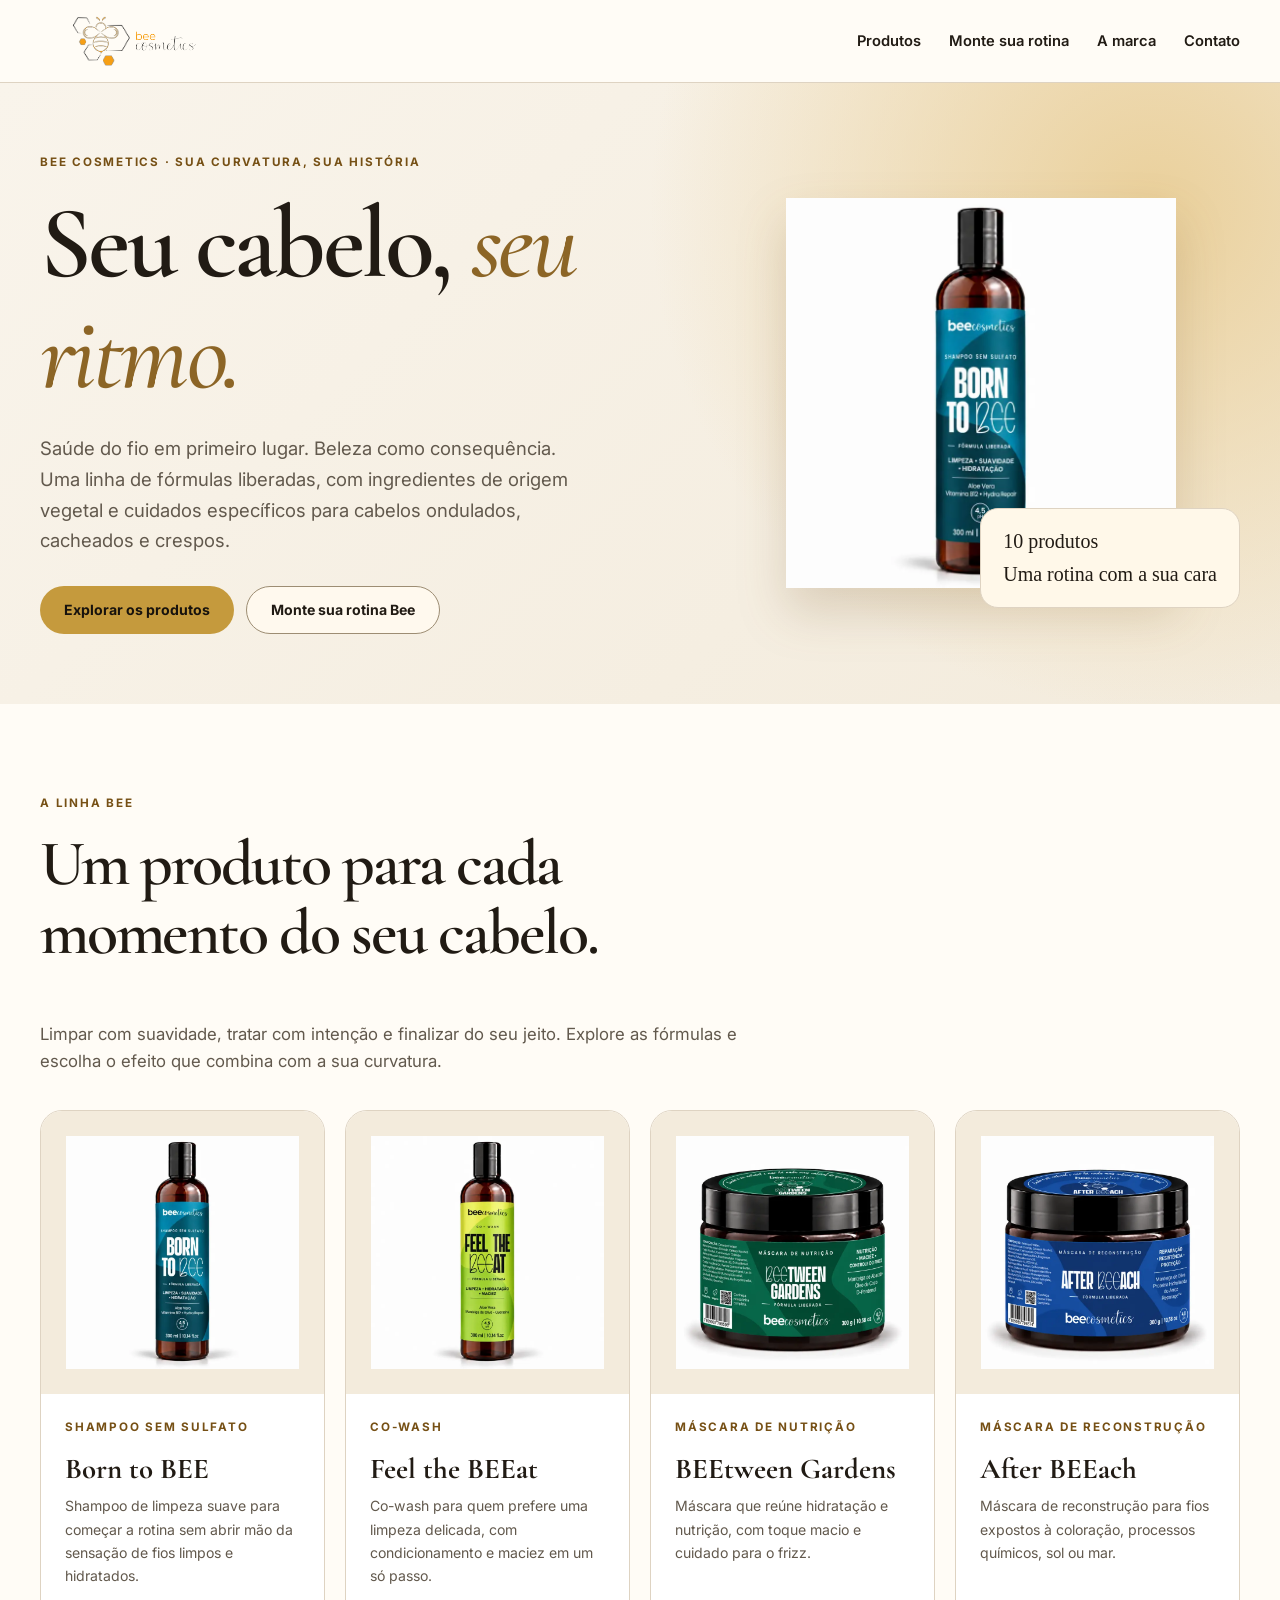
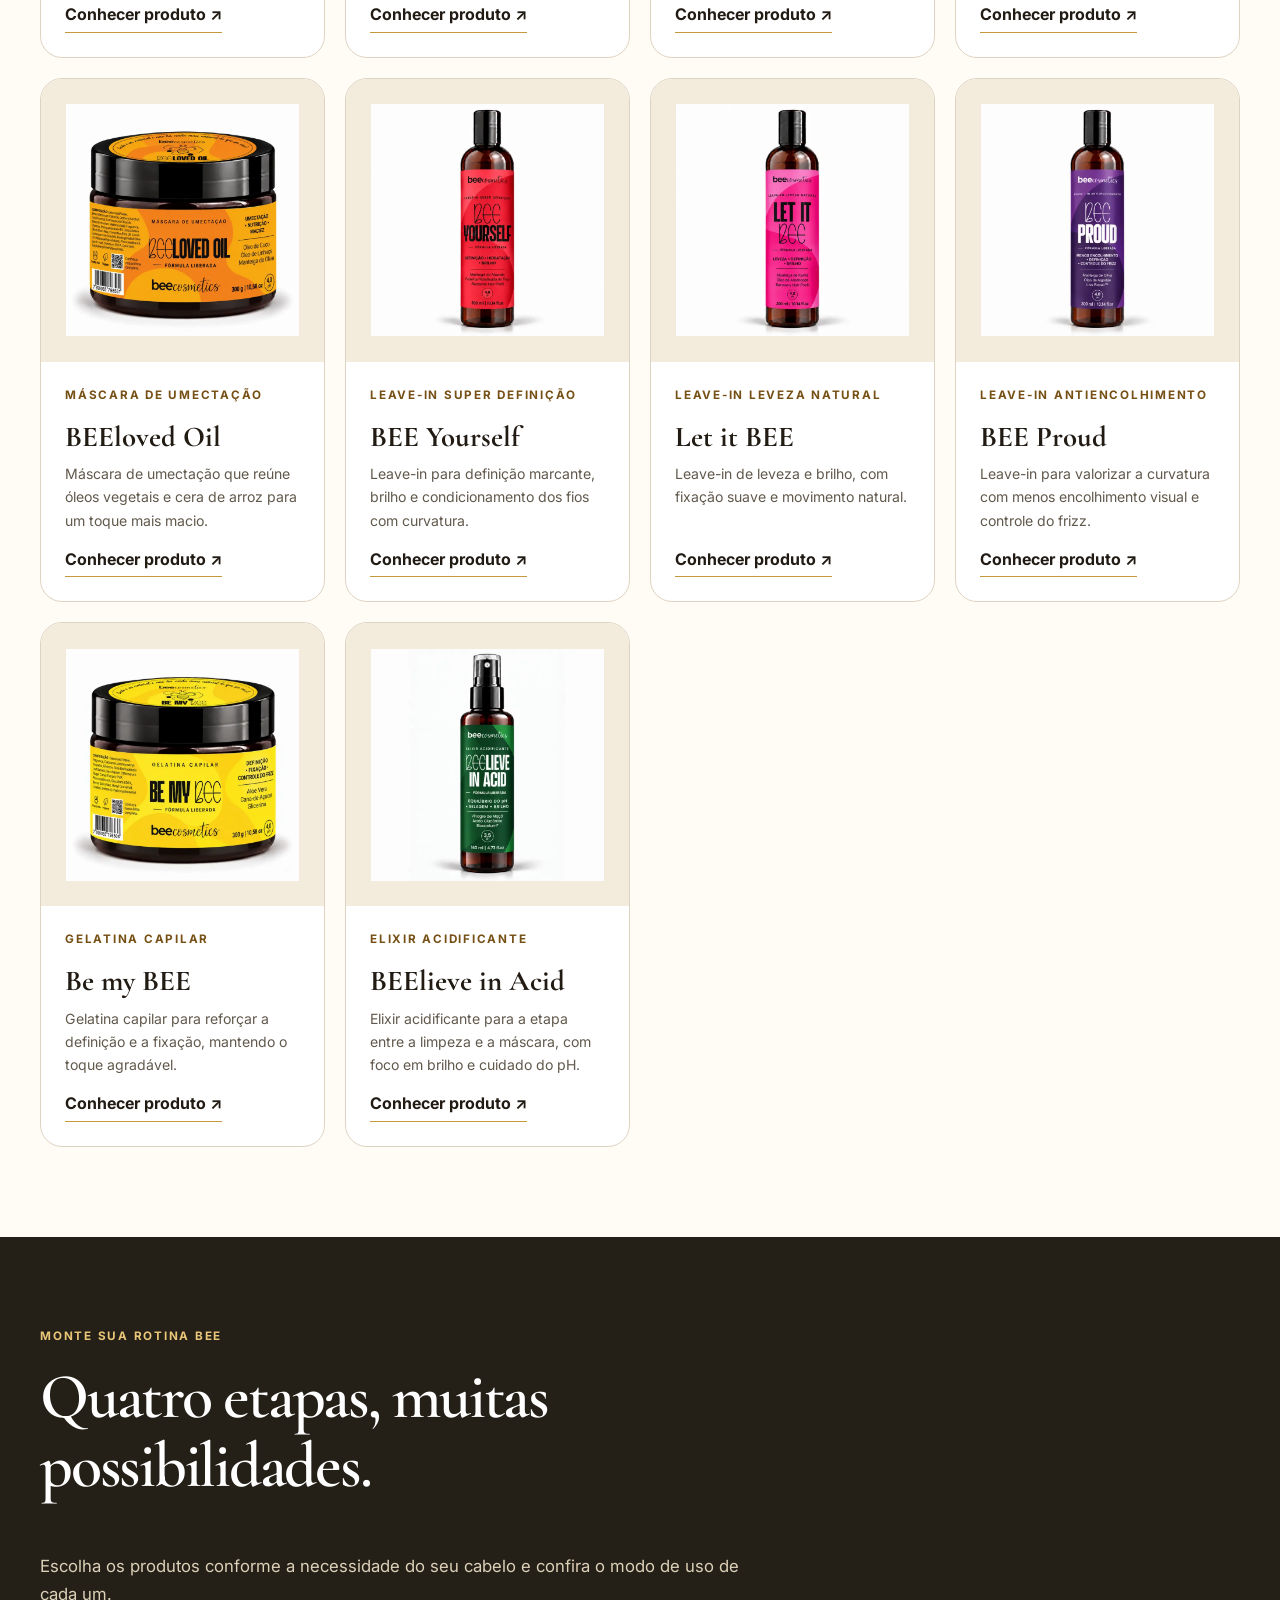
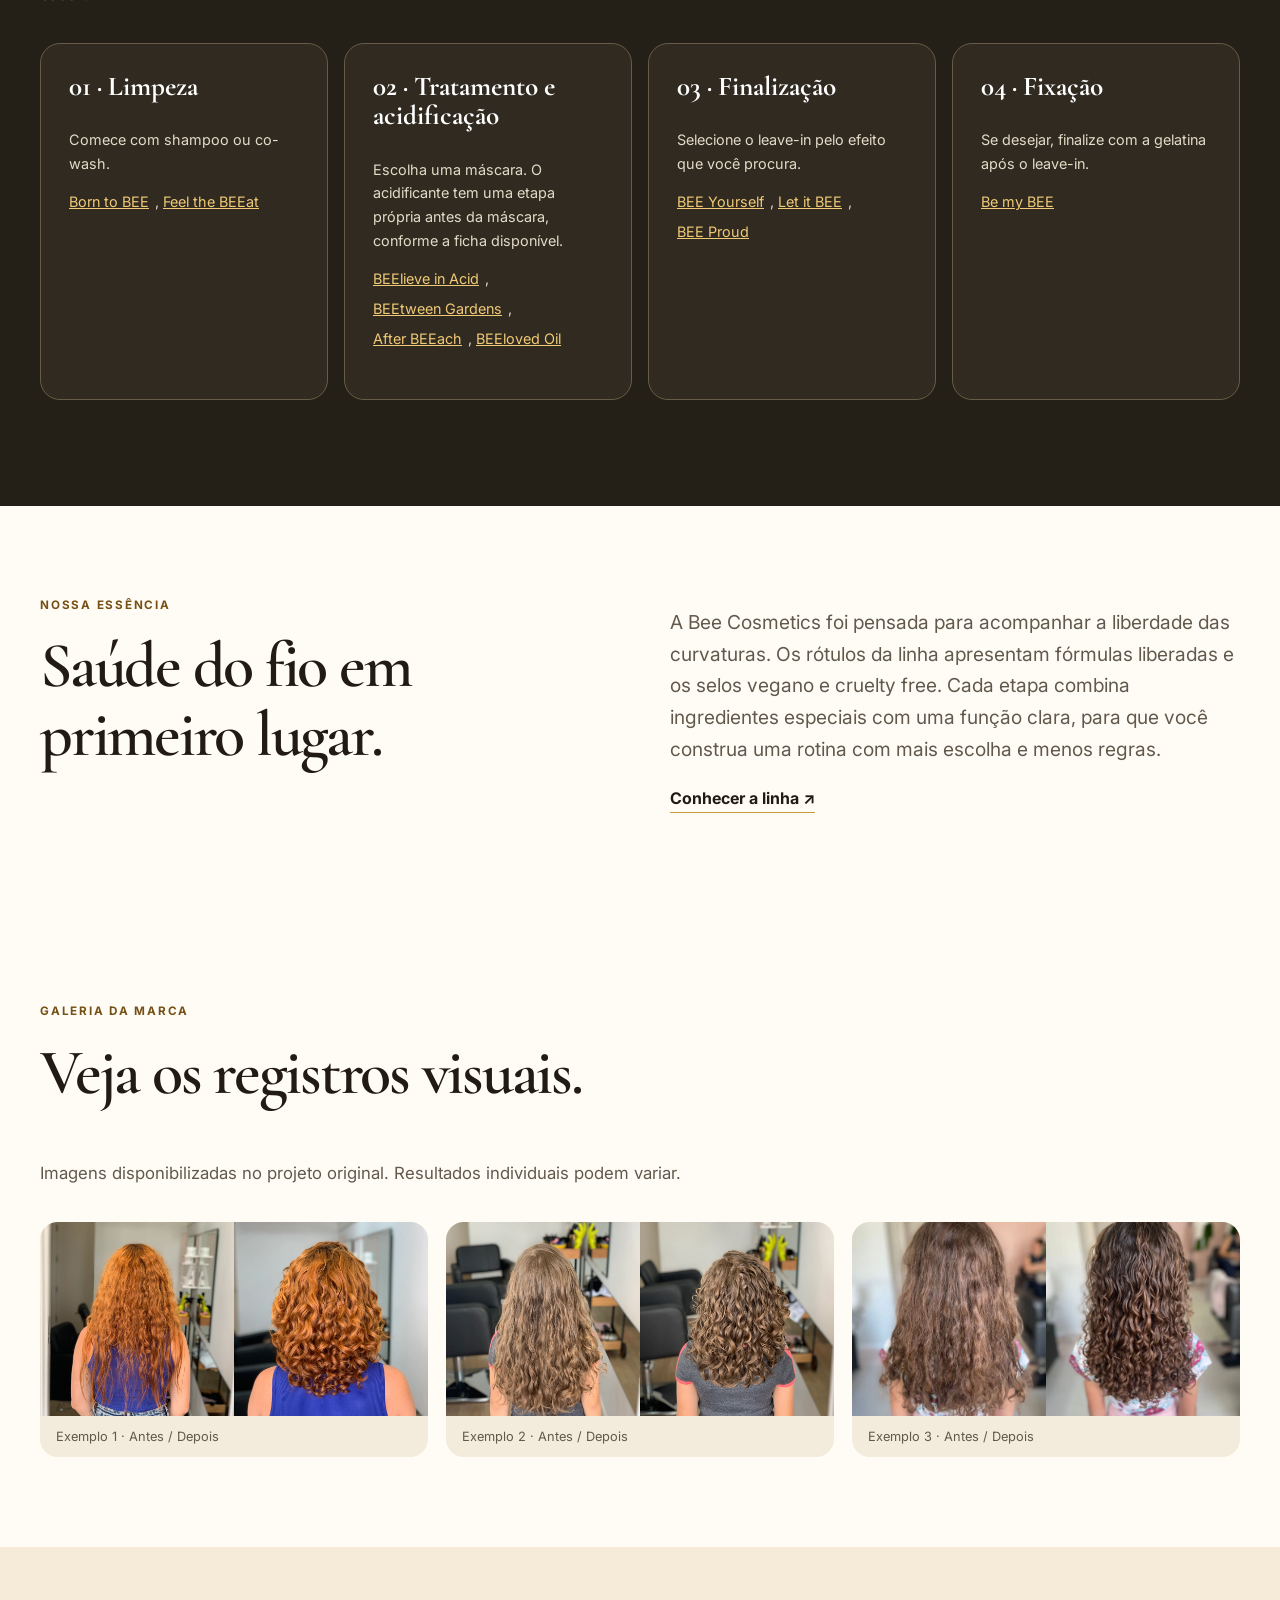
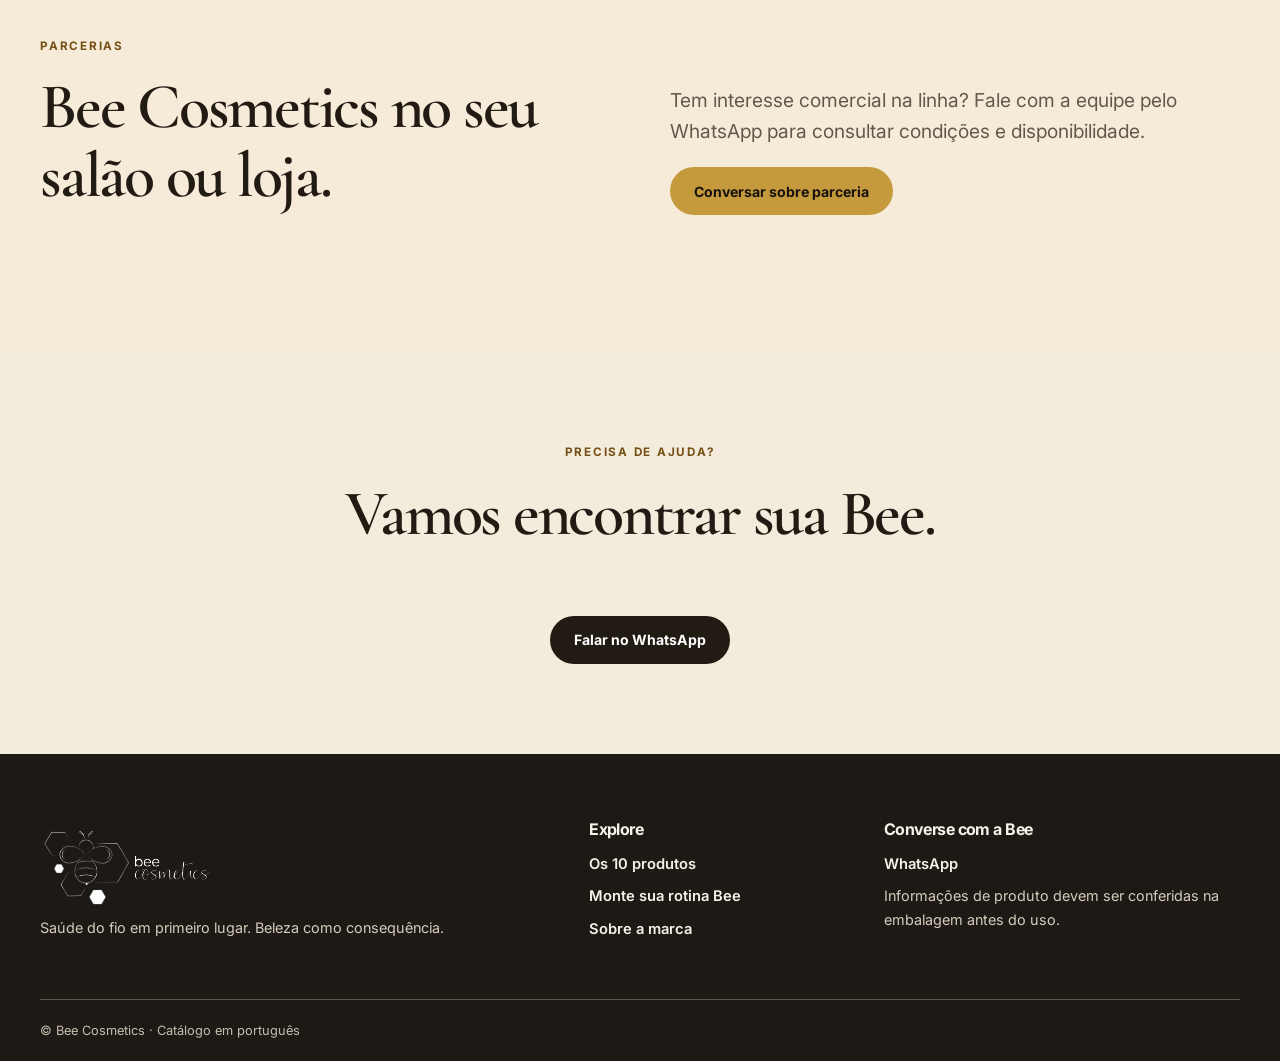
==== commit 1f569c10: "Add files via upload" ====
--- a/index.html
+++ b/index.html
@@ -1 +1 @@
-<!doctype html><html lang="pt-BR"><head><meta charset="utf-8"><meta name="viewport" content="width=device-width,initial-scale=1"><meta name="theme-color" content="#f3ebdc"><title>Bee Cosmetics | Cuidado capilar para cada curvatura</title><meta name="description" content="Conheça os dez produtos Bee Cosmetics para limpeza, tratamento, finalização e fixação. Encontre sua rotina e explore cada fórmula."><link rel="canonical" href="https://beecosmetics.store/"><meta property="og:locale" content="pt_BR"><meta property="og:type" content="website"><meta property="og:site_name" content="Bee Cosmetics"><meta property="og:title" content="Bee Cosmetics | Cuidado capilar para cada curvatura"><meta property="og:description" content="Conheça os dez produtos Bee Cosmetics para limpeza, tratamento, finalização e fixação. Encontre sua rotina e explore cada fórmula."><meta property="og:url" content="https://beecosmetics.store/"><meta property="og:image" content="https://beecosmetics.store/og/og-home-bee.png"><meta name="twitter:card" content="summary_large_image"><meta name="twitter:title" content="Bee Cosmetics | Cuidado capilar para cada curvatura"><meta name="twitter:description" content="Conheça os dez produtos Bee Cosmetics para limpeza, tratamento, finalização e fixação. Encontre sua rotina e explore cada fórmula."><meta name="twitter:image" content="https://beecosmetics.store/og/og-home-bee.png"><link rel="icon" href="/favicon.ico" sizes="any"><link rel="icon" type="image/svg+xml" href="/icons/favicon.svg"><link rel="apple-touch-icon" href="/icons/apple-touch-icon.png"><link rel="manifest" href="/site.webmanifest"><link rel="preconnect" href="https://fonts.googleapis.com"><link rel="preconnect" href="https://fonts.gstatic.com" crossorigin><link href="https://fonts.googleapis.com/css2?family=Cormorant+Garamond:wght@500;600;700&family=Inter:wght@400;500;600;700&display=swap" rel="stylesheet"><link rel="stylesheet" href="/assets/css/site.css"><script type="application/ld+json">[{"@context": "https://schema.org", "@type": "Organization", "name": "Bee Cosmetics", "url": "https://beecosmetics.store", "logo": "https://beecosmetics.store/logos/bee-logo-official.svg"}, {"@context": "https://schema.org", "@type": "WebSite", "name": "Bee Cosmetics", "url": "https://beecosmetics.store"}, {"@context": "https://schema.org", "@type": "ItemList", "name": "Produtos Bee Cosmetics", "itemListElement": [{"@type": "ListItem", "position": 1, "name": "Born to BEE", "url": "https://beecosmetics.store/produtos/born-to-bee"}, {"@type": "ListItem", "position": 2, "name": "Feel the BEEat", "url": "https://beecosmetics.store/produtos/feel-the-beeat"}, {"@type": "ListItem", "position": 3, "name": "BEEtween Gardens", "url": "https://beecosmetics.store/produtos/beetween-gardens"}, {"@type": "ListItem", "position": 4, "name": "After BEEach", "url": "https://beecosmetics.store/produtos/after-beeach"}, {"@type": "ListItem", "position": 5, "name": "BEEloved Oil", "url": "https://beecosmetics.store/produtos/beeloved-oil"}, {"@type": "ListItem", "position": 6, "name": "BEE Yourself", "url": "https://beecosmetics.store/produtos/bee-yourself"}, {"@type": "ListItem", "position": 7, "name": "Let it BEE", "url": "https://beecosmetics.store/produtos/let-it-bee"}, {"@type": "ListItem", "position": 8, "name": "BEE Proud", "url": "https://beecosmetics.store/produtos/bee-proud"}, {"@type": "ListItem", "position": 9, "name": "Be my BEE", "url": "https://beecosmetics.store/produtos/be-my-bee"}, {"@type": "ListItem", "position": 10, "name": "BEElieve in Acid", "url": "https://beecosmetics.store/produtos/beelieve-in-acid"}]}]</script></head><body><a class="skip" href="#conteudo">Pular para o conteúdo</a><header class="site-header"><div class="wrap header-inner"><a class="brand" href="/" aria-label="Bee Cosmetics, página inicial"><img src="/logos/bee-logo-official.svg" alt="Bee Cosmetics" width="210" height="55"></a><button class="menu-button" type="button" aria-expanded="false" aria-controls="site-nav" aria-label="Abrir menu">☰</button><nav id="site-nav" aria-label="Navegação principal"><a href="/#catalogo">Produtos</a><a href="/#rotina">Monte sua rotina</a><a href="/#marca">A marca</a><a href="/#contato">Contato</a></nav></div></header><main id="conteudo"><section class="hero"><div class="wrap hero-grid"><div><span class="eyebrow">Bee Cosmetics · Cuidado capilar</span><h1>Seu cabelo, <em>seu ritmo.</em></h1><p>Da limpeza à finalização, descubra uma linha pensada para cabelos ondulados, cacheados e crespos.</p><div class="actions"><a class="button gold" href="#catalogo">Explorar os produtos</a><a class="button outline" href="#rotina">Monte sua rotina Bee</a></div></div><div class="hero-art"><img src="/products/born-to-bee.webp" alt="Born to BEE, shampoo da linha Bee Cosmetics" width="480" height="480" fetchpriority="high"><span>10 produtos<br>Uma rotina com a sua cara</span></div></div></section><section id="catalogo" class="section"><div class="wrap"><div class="section-heading"><span class="eyebrow">O catálogo</span><h2>Encontre o próximo passo do seu cuidado.</h2><p>Conheça função, modo de uso e composição informada no projeto de cada produto.</p></div><div class="cards"><article class="card"><a class="card-image" href="/produtos/born-to-bee" aria-label="Conhecer Born to BEE"><img src="/products/born-to-bee.webp" alt="Embalagem de Born to BEE, Shampoo Sem Sulfato" loading="lazy" width="480" height="480"></a><div class="card-content"><span class="eyebrow">Shampoo Sem Sulfato</span><h3><a href="/produtos/born-to-bee">Born to BEE</a></h3><p>Limpeza eficaz sem ressecar ou agredir os fios. Ideal para uma limpeza suave, com sensorial confortável e desembaraço facilitado.</p><a class="text-link" href="/produtos/born-to-bee">Conhecer produto <span aria-hidden="true">↗</span></a></div></article><article class="card"><a class="card-image" href="/produtos/feel-the-beeat" aria-label="Conhecer Feel the BEEat"><img src="/products/feel-the-beeat.webp" alt="Embalagem de Feel the BEEat, Co-Wash" loading="lazy" width="480" height="480"></a><div class="card-content"><span class="eyebrow">Co-Wash</span><h3><a href="/produtos/feel-the-beeat">Feel the BEEat</a></h3><p>Limpa, condiciona, hidrata e repara em um só passo. Excelente para rotinas no poo e para quem quer suavidade desde a limpeza.</p><a class="text-link" href="/produtos/feel-the-beeat">Conhecer produto <span aria-hidden="true">↗</span></a></div></article><article class="card"><a class="card-image" href="/produtos/beetween-gardens" aria-label="Conhecer BEEtween Gardens"><img src="/products/beetween-gardens.webp" alt="Embalagem de BEEtween Gardens, Máscara de Nutrição" loading="lazy" width="480" height="480"></a><div class="card-content"><span class="eyebrow">Máscara de Nutrição</span><h3><a href="/produtos/beetween-gardens">BEEtween Gardens</a></h3><p>Hidratação e nutrição no mesmo produto, com emoliência, maciez e ajuda no controle do frizz.</p><a class="text-link" href="/produtos/beetween-gardens">Conhecer produto <span aria-hidden="true">↗</span></a></div></article><article class="card"><a class="card-image" href="/produtos/after-beeach" aria-label="Conhecer After BEEach"><img src="/products/after-beeach.webp" alt="Embalagem de After BEEach, Máscara de Reconstrução" loading="lazy" width="480" height="480"></a><div class="card-content"><span class="eyebrow">Máscara de Reconstrução</span><h3><a href="/produtos/after-beeach">After BEEach</a></h3><p>Reparo intensivo para fios danificados por coloração, químicas, sol ou mar.</p><a class="text-link" href="/produtos/after-beeach">Conhecer produto <span aria-hidden="true">↗</span></a></div></article><article class="card"><a class="card-image" href="/produtos/beeloved-oil" aria-label="Conhecer BEEloved Oil"><img src="/products/beeloved-oil.webp" alt="Embalagem de BEEloved Oil, Máscara de Umectação" loading="lazy" width="480" height="480"></a><div class="card-content"><span class="eyebrow">Máscara de Umectação</span><h3><a href="/produtos/beeloved-oil">BEEloved Oil</a></h3><p>Umectação profunda com toque macio, fortalecimento e hidratação para ondulados, cacheados e crespos.</p><a class="text-link" href="/produtos/beeloved-oil">Conhecer produto <span aria-hidden="true">↗</span></a></div></article><article class="card"><a class="card-image" href="/produtos/bee-yourself" aria-label="Conhecer BEE Yourself"><img src="/products/bee-yourself.webp" alt="Embalagem de BEE Yourself, Leave-in Super Definição" loading="lazy" width="480" height="480"></a><div class="card-content"><span class="eyebrow">Leave-in Super Definição</span><h3><a href="/produtos/bee-yourself">BEE Yourself</a></h3><p>Definição intensa com brilho, condicionamento, retenção de água e redução de porosidade.</p><a class="text-link" href="/produtos/bee-yourself">Conhecer produto <span aria-hidden="true">↗</span></a></div></article><article class="card"><a class="card-image" href="/produtos/let-it-bee" aria-label="Conhecer Let it BEE"><img src="/products/let-it-bee.webp" alt="Embalagem de Let it BEE, Leave-in Leveza Natural" loading="lazy" width="480" height="480"></a><div class="card-content"><span class="eyebrow">Leave-in Leveza Natural</span><h3><a href="/produtos/let-it-bee">Let it BEE</a></h3><p>Brilho e fixação suave para uma definição leve, elegante e com day after favorecido.</p><a class="text-link" href="/produtos/let-it-bee">Conhecer produto <span aria-hidden="true">↗</span></a></div></article><article class="card"><a class="card-image" href="/produtos/bee-proud" aria-label="Conhecer BEE Proud"><img src="/products/bee-proud.webp" alt="Embalagem de BEE Proud, Leave-in Antiencolhimento" loading="lazy" width="480" height="480"></a><div class="card-content"><span class="eyebrow">Leave-in Antiencolhimento</span><h3><a href="/produtos/bee-proud">BEE Proud</a></h3><p>Ajuda a prevenir o fator encolhimento, mantendo fios bonitos, saudáveis e com menos frizz.</p><a class="text-link" href="/produtos/bee-proud">Conhecer produto <span aria-hidden="true">↗</span></a></div></article><article class="card"><a class="card-image" href="/produtos/be-my-bee" aria-label="Conhecer Be my BEE"><img src="/products/be-my-bee.webp" alt="Embalagem de Be my BEE, Gelatina Capilar" loading="lazy" width="480" height="480"></a><div class="card-content"><span class="eyebrow">Gelatina Capilar</span><h3><a href="/produtos/be-my-bee">Be my BEE</a></h3><p>Fixação com estilo, hidratação e retenção de umidade para fios macios e brilhosos.</p><a class="text-link" href="/produtos/be-my-bee">Conhecer produto <span aria-hidden="true">↗</span></a></div></article><article class="card"><a class="card-image" href="/produtos/beelieve-in-acid" aria-label="Conhecer BEElieve in Acid"><img src="/products/beelieve-in-acid.webp" alt="Embalagem de BEElieve in Acid, Elixir Acidificante" loading="lazy" width="480" height="480"></a><div class="card-content"><span class="eyebrow">Elixir Acidificante</span><h3><a href="/produtos/beelieve-in-acid">BEElieve in Acid</a></h3><p>Equilibra o pH, sela as cutículas, intensifica o brilho e prepara o cabelo para tratamentos mais profundos.</p><a class="text-link" href="/produtos/beelieve-in-acid">Conhecer produto <span aria-hidden="true">↗</span></a></div></article></div></div></section><section id="rotina" class="section routine"><div class="wrap"><div class="section-heading"><span class="eyebrow">Monte sua rotina Bee</span><h2>Quatro etapas, muitas possibilidades.</h2><p>Escolha os produtos conforme a necessidade do seu cabelo e confira o modo de uso de cada um.</p></div><ol class="steps"><li><h3>01 · Limpeza</h3><p>Comece com shampoo ou co-wash.</p><p class="step-links"><a href="/produtos/born-to-bee">Born to BEE</a>, <a href="/produtos/feel-the-beeat">Feel the BEEat</a></p></li><li><h3>02 · Tratamento e acidificação</h3><p>Escolha uma máscara. O acidificante tem uma etapa própria antes da máscara, conforme a ficha disponível.</p><p class="step-links"><a href="/produtos/beelieve-in-acid">BEElieve in Acid</a>, <a href="/produtos/beetween-gardens">BEEtween Gardens</a>, <a href="/produtos/after-beeach">After BEEach</a>, <a href="/produtos/beeloved-oil">BEEloved Oil</a></p></li><li><h3>03 · Finalização</h3><p>Selecione o leave-in pelo efeito que você procura.</p><p class="step-links"><a href="/produtos/bee-yourself">BEE Yourself</a>, <a href="/produtos/let-it-bee">Let it BEE</a>, <a href="/produtos/bee-proud">BEE Proud</a></p></li><li><h3>04 · Fixação</h3><p>Se desejar, finalize com a gelatina após o leave-in.</p><p class="step-links"><a href="/produtos/be-my-bee">Be my BEE</a></p></li></ol></div></section><section id="marca" class="section brand-story"><div class="wrap story-grid"><div><span class="eyebrow">Nossa essência</span><h2>Saúde do fio em primeiro lugar.</h2></div><div><p>Bee Cosmetics reúne uma linha de cuidados para cabelos com curvatura. Explore cada fórmula com calma, compare as etapas e monte uma rotina que faça sentido para você.</p><a class="text-link" href="#catalogo">Conhecer a linha ↗</a></div></div></section><section id="resultados" class="section"><div class="wrap"><div class="section-heading"><span class="eyebrow">Galeria da marca</span><h2>Veja os registros visuais.</h2><p>Imagens disponibilizadas no projeto original. Resultados individuais podem variar.</p></div><div class="result-grid"><figure><img src="/results/before-after-01-before.webp" alt="Registro antes, exemplo 1" loading="lazy" width="800" height="800"><img src="/results/before-after-01-after.webp" alt="Registro depois, exemplo 1" loading="lazy" width="800" height="800"><figcaption>Exemplo 1 · Antes / Depois</figcaption></figure><figure><img src="/results/before-after-02-before.webp" alt="Registro antes, exemplo 2" loading="lazy" width="800" height="800"><img src="/results/before-after-02-after.webp" alt="Registro depois, exemplo 2" loading="lazy" width="800" height="800"><figcaption>Exemplo 2 · Antes / Depois</figcaption></figure><figure><img src="/results/before-after-03-before.webp" alt="Registro antes, exemplo 3" loading="lazy" width="800" height="800"><img src="/results/before-after-03-after.webp" alt="Registro depois, exemplo 3" loading="lazy" width="800" height="800"><figcaption>Exemplo 3 · Antes / Depois</figcaption></figure></div></div></section><section id="b2b" class="section partners"><div class="wrap story-grid"><div><span class="eyebrow">Parcerias</span><h2>Bee Cosmetics no seu salão ou loja.</h2></div><div><p>Tem interesse comercial na linha? Fale com a equipe pelo WhatsApp para consultar condições e disponibilidade.</p><a class="button gold" href="https://wa.me/5511992690486?text=Ol%C3%A1%21%20Tenho%20interesse%20em%20revender%20a%20Bee%20Cosmetics." target="_blank" rel="noopener noreferrer">Conversar sobre parceria</a></div></div></section><section class="section closing"><div class="wrap"><span class="eyebrow">Precisa de ajuda?</span><h2>Vamos encontrar sua Bee.</h2><a class="button dark" href="https://wa.me/5511992690486" target="_blank" rel="noopener noreferrer">Falar no WhatsApp</a></div></section></main><footer id="contato"><div class="wrap footer-grid"><div><img src="/logos/bee-logo-footer.svg" alt="Bee Cosmetics" width="180" height="60"><p>Saúde do fio em primeiro lugar. Beleza como consequência.</p></div><div><h2>Explore</h2><a href="/#catalogo">Os 10 produtos</a><a href="/#rotina">Monte sua rotina Bee</a><a href="/#marca">Sobre a marca</a></div><div><h2>Converse com a Bee</h2><a href="https://wa.me/5511992690486" target="_blank" rel="noopener noreferrer">WhatsApp</a><p>Informações de produto devem ser conferidas na embalagem antes do uso.</p></div></div><div class="wrap footer-bottom">© Bee Cosmetics · Catálogo em português</div></footer><script src="/assets/js/site.js" defer></script></body></html>+<!doctype html><html lang="pt-BR"><head><meta charset="utf-8"><meta name="viewport" content="width=device-width,initial-scale=1"><meta name="theme-color" content="#f3ebdc"><title>Bee Cosmetics | Cuidado capilar para cada curvatura</title><meta name="description" content="Fórmulas liberadas e ingredientes especiais para cabelos ondulados, cacheados e crespos. Conheça os dez produtos Bee Cosmetics e monte sua rotina."><link rel="canonical" href="https://beecosmetics.store/"><meta property="og:locale" content="pt_BR"><meta property="og:type" content="website"><meta property="og:site_name" content="Bee Cosmetics"><meta property="og:title" content="Bee Cosmetics | Cuidado capilar para cada curvatura"><meta property="og:description" content="Fórmulas liberadas e ingredientes especiais para cabelos ondulados, cacheados e crespos. Conheça os dez produtos Bee Cosmetics e monte sua rotina."><meta property="og:url" content="https://beecosmetics.store/"><meta property="og:image" content="https://beecosmetics.store/og/og-home-bee.png"><meta name="twitter:card" content="summary_large_image"><meta name="twitter:title" content="Bee Cosmetics | Cuidado capilar para cada curvatura"><meta name="twitter:description" content="Fórmulas liberadas e ingredientes especiais para cabelos ondulados, cacheados e crespos. Conheça os dez produtos Bee Cosmetics e monte sua rotina."><meta name="twitter:image" content="https://beecosmetics.store/og/og-home-bee.png"><link rel="icon" href="/favicon.ico" sizes="any"><link rel="icon" type="image/svg+xml" href="/icons/favicon.svg"><link rel="apple-touch-icon" href="/icons/apple-touch-icon.png"><link rel="manifest" href="/site.webmanifest"><link rel="preconnect" href="https://fonts.googleapis.com"><link rel="preconnect" href="https://fonts.gstatic.com" crossorigin><link href="https://fonts.googleapis.com/css2?family=Cormorant+Garamond:wght@500;600;700&family=Inter:wght@400;500;600;700&display=swap" rel="stylesheet"><link rel="stylesheet" href="/assets/css/site.css"><script type="application/ld+json">[{"@context": "https://schema.org", "@type": "Organization", "name": "Bee Cosmetics", "url": "https://beecosmetics.store", "logo": "https://beecosmetics.store/logos/bee-logo-official.svg"}, {"@context": "https://schema.org", "@type": "WebSite", "name": "Bee Cosmetics", "url": "https://beecosmetics.store"}, {"@context": "https://schema.org", "@type": "ItemList", "name": "Produtos Bee Cosmetics", "itemListElement": [{"@type": "ListItem", "position": 1, "name": "Born to BEE", "url": "https://beecosmetics.store/produtos/born-to-bee"}, {"@type": "ListItem", "position": 2, "name": "Feel the BEEat", "url": "https://beecosmetics.store/produtos/feel-the-beeat"}, {"@type": "ListItem", "position": 3, "name": "BEEtween Gardens", "url": "https://beecosmetics.store/produtos/beetween-gardens"}, {"@type": "ListItem", "position": 4, "name": "After BEEach", "url": "https://beecosmetics.store/produtos/after-beeach"}, {"@type": "ListItem", "position": 5, "name": "BEEloved Oil", "url": "https://beecosmetics.store/produtos/beeloved-oil"}, {"@type": "ListItem", "position": 6, "name": "BEE Yourself", "url": "https://beecosmetics.store/produtos/bee-yourself"}, {"@type": "ListItem", "position": 7, "name": "Let it BEE", "url": "https://beecosmetics.store/produtos/let-it-bee"}, {"@type": "ListItem", "position": 8, "name": "BEE Proud", "url": "https://beecosmetics.store/produtos/bee-proud"}, {"@type": "ListItem", "position": 9, "name": "Be my BEE", "url": "https://beecosmetics.store/produtos/be-my-bee"}, {"@type": "ListItem", "position": 10, "name": "BEElieve in Acid", "url": "https://beecosmetics.store/produtos/beelieve-in-acid"}]}]</script></head><body><a class="skip" href="#conteudo">Pular para o conteúdo</a><header class="site-header"><div class="wrap header-inner"><a class="brand" href="/" aria-label="Bee Cosmetics, página inicial"><img src="/logos/bee-logo-official.svg" alt="Bee Cosmetics" width="210" height="55"></a><button class="menu-button" type="button" aria-expanded="false" aria-controls="site-nav" aria-label="Abrir menu">☰</button><nav id="site-nav" aria-label="Navegação principal"><a href="/#catalogo">Produtos</a><a href="/#rotina">Monte sua rotina</a><a href="/#marca">A marca</a><a href="/#contato">Contato</a></nav></div></header><main id="conteudo"><section class="hero"><div class="wrap hero-grid"><div><span class="eyebrow">Bee Cosmetics · Sua curvatura, sua história</span><h1>Seu cabelo, <em>seu ritmo.</em></h1><p>Saúde do fio em primeiro lugar. Beleza como consequência. Uma linha de fórmulas liberadas, com ingredientes de origem vegetal e cuidados específicos para cabelos ondulados, cacheados e crespos.</p><div class="actions"><a class="button gold" href="#catalogo">Explorar os produtos</a><a class="button outline" href="#rotina">Monte sua rotina Bee</a></div></div><div class="hero-art"><img src="/products/born-to-bee.webp?v=e6ca03c99c5d" alt="Born to BEE, shampoo da linha Bee Cosmetics" width="480" height="480" fetchpriority="high"><span>10 produtos<br>Uma rotina com a sua cara</span></div></div></section><section id="catalogo" class="section"><div class="wrap"><div class="section-heading"><span class="eyebrow">A linha Bee</span><h2>Um produto para cada momento do seu cabelo.</h2><p>Limpar com suavidade, tratar com intenção e finalizar do seu jeito. Explore as fórmulas e escolha o efeito que combina com a sua curvatura.</p></div><div class="cards"><article class="card"><a class="card-image" href="/produtos/born-to-bee" aria-label="Conhecer Born to BEE"><img src="/products/born-to-bee.webp?v=e6ca03c99c5d" alt="Embalagem de Born to BEE, Shampoo Sem Sulfato" loading="lazy" width="480" height="480"></a><div class="card-content"><span class="eyebrow">Shampoo Sem Sulfato</span><h3><a href="/produtos/born-to-bee">Born to BEE</a></h3><p>Shampoo de limpeza suave para começar a rotina sem abrir mão da sensação de fios limpos e hidratados.</p><a class="text-link" href="/produtos/born-to-bee">Conhecer produto <span aria-hidden="true">↗</span></a></div></article><article class="card"><a class="card-image" href="/produtos/feel-the-beeat" aria-label="Conhecer Feel the BEEat"><img src="/products/feel-the-beeat.webp?v=582f70bc53d2" alt="Embalagem de Feel the BEEat, Co-Wash" loading="lazy" width="480" height="480"></a><div class="card-content"><span class="eyebrow">Co-Wash</span><h3><a href="/produtos/feel-the-beeat">Feel the BEEat</a></h3><p>Co-wash para quem prefere uma limpeza delicada, com condicionamento e maciez em um só passo.</p><a class="text-link" href="/produtos/feel-the-beeat">Conhecer produto <span aria-hidden="true">↗</span></a></div></article><article class="card"><a class="card-image" href="/produtos/beetween-gardens" aria-label="Conhecer BEEtween Gardens"><img src="/products/beetween-gardens.webp?v=7ed1cafa1b5b" alt="Embalagem de BEEtween Gardens, Máscara de Nutrição" loading="lazy" width="480" height="480"></a><div class="card-content"><span class="eyebrow">Máscara de Nutrição</span><h3><a href="/produtos/beetween-gardens">BEEtween Gardens</a></h3><p>Máscara que reúne hidratação e nutrição, com toque macio e cuidado para o frizz.</p><a class="text-link" href="/produtos/beetween-gardens">Conhecer produto <span aria-hidden="true">↗</span></a></div></article><article class="card"><a class="card-image" href="/produtos/after-beeach" aria-label="Conhecer After BEEach"><img src="/products/after-beeach.webp?v=9d555419d6a1" alt="Embalagem de After BEEach, Máscara de Reconstrução" loading="lazy" width="480" height="480"></a><div class="card-content"><span class="eyebrow">Máscara de Reconstrução</span><h3><a href="/produtos/after-beeach">After BEEach</a></h3><p>Máscara de reconstrução para fios expostos à coloração, processos químicos, sol ou mar.</p><a class="text-link" href="/produtos/after-beeach">Conhecer produto <span aria-hidden="true">↗</span></a></div></article><article class="card"><a class="card-image" href="/produtos/beeloved-oil" aria-label="Conhecer BEEloved Oil"><img src="/products/beeloved-oil.webp?v=296360e77fd5" alt="Embalagem de BEEloved Oil, Máscara de Umectação" loading="lazy" width="480" height="480"></a><div class="card-content"><span class="eyebrow">Máscara de Umectação</span><h3><a href="/produtos/beeloved-oil">BEEloved Oil</a></h3><p>Máscara de umectação que reúne óleos vegetais e cera de arroz para um toque mais macio.</p><a class="text-link" href="/produtos/beeloved-oil">Conhecer produto <span aria-hidden="true">↗</span></a></div></article><article class="card"><a class="card-image" href="/produtos/bee-yourself" aria-label="Conhecer BEE Yourself"><img src="/products/bee-yourself.webp?v=cae77f271774" alt="Embalagem de BEE Yourself, Leave-in Super Definição" loading="lazy" width="480" height="480"></a><div class="card-content"><span class="eyebrow">Leave-in Super Definição</span><h3><a href="/produtos/bee-yourself">BEE Yourself</a></h3><p>Leave-in para definição marcante, brilho e condicionamento dos fios com curvatura.</p><a class="text-link" href="/produtos/bee-yourself">Conhecer produto <span aria-hidden="true">↗</span></a></div></article><article class="card"><a class="card-image" href="/produtos/let-it-bee" aria-label="Conhecer Let it BEE"><img src="/products/let-it-bee.webp?v=34e424e54daf" alt="Embalagem de Let it BEE, Leave-in Leveza Natural" loading="lazy" width="480" height="480"></a><div class="card-content"><span class="eyebrow">Leave-in Leveza Natural</span><h3><a href="/produtos/let-it-bee">Let it BEE</a></h3><p>Leave-in de leveza e brilho, com fixação suave e movimento natural.</p><a class="text-link" href="/produtos/let-it-bee">Conhecer produto <span aria-hidden="true">↗</span></a></div></article><article class="card"><a class="card-image" href="/produtos/bee-proud" aria-label="Conhecer BEE Proud"><img src="/products/bee-proud.webp?v=0b8de24b118c" alt="Embalagem de BEE Proud, Leave-in Antiencolhimento" loading="lazy" width="480" height="480"></a><div class="card-content"><span class="eyebrow">Leave-in Antiencolhimento</span><h3><a href="/produtos/bee-proud">BEE Proud</a></h3><p>Leave-in para valorizar a curvatura com menos encolhimento visual e controle do frizz.</p><a class="text-link" href="/produtos/bee-proud">Conhecer produto <span aria-hidden="true">↗</span></a></div></article><article class="card"><a class="card-image" href="/produtos/be-my-bee" aria-label="Conhecer Be my BEE"><img src="/products/be-my-bee.webp?v=14b39a380754" alt="Embalagem de Be my BEE, Gelatina Capilar" loading="lazy" width="480" height="480"></a><div class="card-content"><span class="eyebrow">Gelatina Capilar</span><h3><a href="/produtos/be-my-bee">Be my BEE</a></h3><p>Gelatina capilar para reforçar a definição e a fixação, mantendo o toque agradável.</p><a class="text-link" href="/produtos/be-my-bee">Conhecer produto <span aria-hidden="true">↗</span></a></div></article><article class="card"><a class="card-image" href="/produtos/beelieve-in-acid" aria-label="Conhecer BEElieve in Acid"><img src="/products/beelieve-in-acid.webp?v=f88216e71602" alt="Embalagem de BEElieve in Acid, Elixir Acidificante" loading="lazy" width="480" height="480"></a><div class="card-content"><span class="eyebrow">Elixir Acidificante</span><h3><a href="/produtos/beelieve-in-acid">BEElieve in Acid</a></h3><p>Elixir acidificante para a etapa entre a limpeza e a máscara, com foco em brilho e cuidado do pH.</p><a class="text-link" href="/produtos/beelieve-in-acid">Conhecer produto <span aria-hidden="true">↗</span></a></div></article></div></div></section><section id="rotina" class="section routine"><div class="wrap"><div class="section-heading"><span class="eyebrow">Monte sua rotina Bee</span><h2>Quatro etapas, muitas possibilidades.</h2><p>Escolha os produtos conforme a necessidade do seu cabelo e confira o modo de uso de cada um.</p></div><ol class="steps"><li><h3>01 · Limpeza</h3><p>Comece com shampoo ou co-wash.</p><p class="step-links"><a href="/produtos/born-to-bee">Born to BEE</a>, <a href="/produtos/feel-the-beeat">Feel the BEEat</a></p></li><li><h3>02 · Tratamento e acidificação</h3><p>Escolha uma máscara. O acidificante tem uma etapa própria antes da máscara, conforme a ficha disponível.</p><p class="step-links"><a href="/produtos/beelieve-in-acid">BEElieve in Acid</a>, <a href="/produtos/beetween-gardens">BEEtween Gardens</a>, <a href="/produtos/after-beeach">After BEEach</a>, <a href="/produtos/beeloved-oil">BEEloved Oil</a></p></li><li><h3>03 · Finalização</h3><p>Selecione o leave-in pelo efeito que você procura.</p><p class="step-links"><a href="/produtos/bee-yourself">BEE Yourself</a>, <a href="/produtos/let-it-bee">Let it BEE</a>, <a href="/produtos/bee-proud">BEE Proud</a></p></li><li><h3>04 · Fixação</h3><p>Se desejar, finalize com a gelatina após o leave-in.</p><p class="step-links"><a href="/produtos/be-my-bee">Be my BEE</a></p></li></ol></div></section><section id="marca" class="section brand-story"><div class="wrap story-grid"><div><span class="eyebrow">Nossa essência</span><h2>Saúde do fio em primeiro lugar.</h2></div><div><p>A Bee Cosmetics foi pensada para acompanhar a liberdade das curvaturas. Os rótulos da linha apresentam fórmulas liberadas e os selos vegano e cruelty free. Cada etapa combina ingredientes especiais com uma função clara, para que você construa uma rotina com mais escolha e menos regras.</p><a class="text-link" href="#catalogo">Conhecer a linha ↗</a></div></div></section><section id="resultados" class="section"><div class="wrap"><div class="section-heading"><span class="eyebrow">Galeria da marca</span><h2>Veja os registros visuais.</h2><p>Imagens disponibilizadas no projeto original. Resultados individuais podem variar.</p></div><div class="result-grid"><figure><img src="/results/before-after-01-before.webp" alt="Registro antes, exemplo 1" loading="lazy" width="800" height="800"><img src="/results/before-after-01-after.webp" alt="Registro depois, exemplo 1" loading="lazy" width="800" height="800"><figcaption>Exemplo 1 · Antes / Depois</figcaption></figure><figure><img src="/results/before-after-02-before.webp" alt="Registro antes, exemplo 2" loading="lazy" width="800" height="800"><img src="/results/before-after-02-after.webp" alt="Registro depois, exemplo 2" loading="lazy" width="800" height="800"><figcaption>Exemplo 2 · Antes / Depois</figcaption></figure><figure><img src="/results/before-after-03-before.webp" alt="Registro antes, exemplo 3" loading="lazy" width="800" height="800"><img src="/results/before-after-03-after.webp" alt="Registro depois, exemplo 3" loading="lazy" width="800" height="800"><figcaption>Exemplo 3 · Antes / Depois</figcaption></figure></div></div></section><section id="b2b" class="section partners"><div class="wrap story-grid"><div><span class="eyebrow">Parcerias</span><h2>Bee Cosmetics no seu salão ou loja.</h2></div><div><p>Tem interesse comercial na linha? Fale com a equipe pelo WhatsApp para consultar condições e disponibilidade.</p><a class="button gold" href="https://wa.me/5511992690486?text=Ol%C3%A1%21%20Tenho%20interesse%20em%20revender%20a%20Bee%20Cosmetics." target="_blank" rel="noopener noreferrer">Conversar sobre parceria</a></div></div></section><section class="section closing"><div class="wrap"><span class="eyebrow">Precisa de ajuda?</span><h2>Vamos encontrar sua Bee.</h2><a class="button dark" href="https://wa.me/5511992690486" target="_blank" rel="noopener noreferrer">Falar no WhatsApp</a></div></section></main><footer id="contato"><div class="wrap footer-grid"><div><img src="/logos/bee-logo-footer.svg" alt="Bee Cosmetics" width="180" height="60"><p>Saúde do fio em primeiro lugar. Beleza como consequência.</p></div><div><h2>Explore</h2><a href="/#catalogo">Os 10 produtos</a><a href="/#rotina">Monte sua rotina Bee</a><a href="/#marca">Sobre a marca</a></div><div><h2>Converse com a Bee</h2><a href="https://wa.me/5511992690486" target="_blank" rel="noopener noreferrer">WhatsApp</a><p>Informações de produto devem ser conferidas na embalagem antes do uso.</p></div></div><div class="wrap footer-bottom">© Bee Cosmetics · Catálogo em português</div></footer><script src="/assets/js/site.js" defer></script></body></html>
--- a/assets/css/site.css
+++ b/assets/css/site.css
@@ -0,0 +1,3 @@
+:root{--cream:#f3ebdc;--paper:#fffcf6;--ink:#211b14;--muted:#62594d;--gold:#c59a3d;--line:#ded3c2}*{box-sizing:border-box}html{scroll-behavior:smooth}body{margin:0;background:var(--paper);color:var(--ink);font-family:Inter,system-ui,sans-serif;line-height:1.65}img{max-width:100%;height:auto}a{color:inherit}button{font:inherit}h1,h2,h3,p{margin-top:0}h1,h2,h3{line-height:1.08}h1,h2{font-family:'Cormorant Garamond',Georgia,serif;font-weight:600;letter-spacing:-.035em}h1{font-size:clamp(3.6rem,8vw,7.6rem)}h2{font-size:clamp(2.5rem,5vw,4.6rem)}h3{font-size:1.2rem}.wrap{width:min(1200px,calc(100% - 40px));margin:auto}.skip{position:absolute;top:-100px;left:10px;background:#fff;padding:12px;z-index:20}.skip:focus{top:10px}:focus-visible{outline:3px solid #77510f;outline-offset:4px}.site-header{position:sticky;top:0;z-index:10;background:rgba(255,252,246,.96);border-bottom:1px solid var(--line);backdrop-filter:blur(12px)}.header-inner{display:flex;align-items:center;justify-content:space-between;gap:24px;min-height:82px}.brand img{display:block;width:190px}.site-header nav{display:flex;gap:28px}.site-header nav a,.footer-grid a{text-decoration:none;font-size:.92rem;font-weight:600}.site-header nav a:hover,.footer-grid a:hover,.text-link:hover{text-decoration:underline}.menu-button{display:none;background:none;border:1px solid var(--line);border-radius:8px;padding:7px 12px;font-size:1.3rem}.hero{background:radial-gradient(circle at 90% 20%,#ead09b 0,transparent 40%),linear-gradient(135deg,#f9f4eb,var(--cream));overflow:hidden}.hero-grid{display:grid;grid-template-columns:1.1fr .9fr;align-items:center;gap:50px;min-height:620px;padding:70px 0}.eyebrow{display:block;color:#765015;font-size:.73rem;font-weight:700;letter-spacing:.15em;text-transform:uppercase;margin-bottom:16px}.hero h1{margin-bottom:24px}.hero h1 em{color:#8c6526;font-weight:500}.hero p{font-size:1.16rem;max-width:530px;color:var(--muted)}.hero-art{position:relative;min-height:430px;display:grid;place-items:center;background:radial-gradient(circle,#f3dda7,transparent 62%)}.hero-art img{max-height:390px;object-fit:contain;filter:drop-shadow(0 24px 24px #6d4c1730)}.hero-art span{position:absolute;right:0;bottom:0;background:#fff8e9;border:1px solid var(--line);padding:16px 22px;border-radius:18px;font-family:Georgia,serif;font-size:1.25rem}.actions{display:flex;flex-wrap:wrap;gap:12px;margin-top:30px}.button{display:inline-flex;align-items:center;justify-content:center;min-height:48px;padding:10px 24px;border-radius:100px;text-decoration:none;font-weight:700;font-size:.88rem;transition:transform .2s}.button:hover{transform:translateY(-2px)}.gold{background:var(--gold);color:#17120d}.outline{border:1px solid #9d8d73;background:#fff9ee}.dark{background:var(--ink);color:#fff}.section{padding:90px 0}.section-heading{max-width:720px;margin-bottom:34px}.section-heading p{color:var(--muted);font-size:1.05rem}.cards{display:grid;grid-template-columns:repeat(4,minmax(0,1fr));gap:20px}.card{background:#fff;border:1px solid var(--line);border-radius:22px;overflow:hidden;display:flex;flex-direction:column}.card-image{background:#f3ebdc;display:grid;place-items:center;aspect-ratio:1}.card-image img{width:82%;height:82%;object-fit:contain;transition:transform .25s}.card:hover img{transform:scale(1.04)}.card-content{padding:24px;display:flex;flex:1;flex-direction:column}.card h3{font-family:'Cormorant Garamond',Georgia,serif;font-size:1.8rem;margin:0 0 10px}.card h3 a{text-decoration:none}.card p{font-size:.88rem;color:var(--muted);flex:1}.text-link{font-weight:700;text-decoration:none;border-bottom:1px solid var(--gold);width:fit-content;padding-bottom:4px}.routine{background:#242018;color:#fff}.routine .eyebrow{color:#eac679}.routine .section-heading p{color:#ddd0b8}.steps{list-style:none;padding:0;display:grid;grid-template-columns:repeat(4,1fr);gap:16px}.steps li{border:1px solid #685c48;background:#302a20;border-radius:20px;padding:28px}.steps h3{font-family:'Cormorant Garamond',Georgia,serif;font-size:1.7rem}.steps p{color:#e4dac7;font-size:.9rem}.step-links a{color:#f0ca77;display:inline-block;margin:0 6px 6px 0}.story-grid{display:grid;grid-template-columns:1fr 1fr;gap:60px;align-items:center}.story-grid p{font-size:1.2rem;color:var(--muted)}.closing{text-align:center;background:var(--cream)}.closing .button{margin-top:15px}footer{background:#1d1a16;color:#f8f1e7;padding:65px 0 20px}.footer-grid{display:grid;grid-template-columns:2fr 1fr 1.4fr;gap:40px}.footer-grid p{color:#d6cbbb;font-size:.9rem}.footer-grid h2{font:700 1rem Inter,sans-serif}.footer-grid a{display:block;margin:8px 0}.footer-bottom{border-top:1px solid #625849;margin-top:45px;padding-top:20px;color:#c7bdad;font-size:.8rem}.breadcrumbs{display:flex;flex-wrap:wrap;gap:10px;padding:30px 0;font-size:.86rem;color:var(--muted)}.breadcrumbs a{text-underline-offset:3px}.product-hero{background:linear-gradient(120deg,#f8f3ea,#efe1c8)}.product-grid{display:grid;grid-template-columns:1fr 1fr;gap:70px;align-items:center;padding:38px 0 78px}.product-art{min-height:470px;display:grid;place-items:center;background:#f6ecda;border-radius:28px}.product-art img{max-height:440px;max-width:85%;object-fit:contain;filter:drop-shadow(0 20px 20px #70552b29)}.product-intro h1{margin-bottom:20px}.lead{font-size:1.15rem;color:#4e4437}.specs{display:flex;gap:12px;margin-top:24px}.specs span{border:1px solid #b9a785;border-radius:100px;padding:5px 14px;font-size:.8rem;font-weight:700}.detail-grid{display:grid;grid-template-columns:.8fr 1.2fr;gap:80px}.detail-grid>div:first-child>p{font-size:1.1rem;color:var(--muted)}.active-list{padding-left:20px}.active-list li{padding:3px 0}.detail-panel{background:#f6f0e6;border:1px solid var(--line);padding:30px;border-radius:20px;margin-bottom:18px;overflow-wrap:anywhere}.detail-panel h2{font-size:2rem}.detail-panel p{color:#4a4034}.fine{font-size:.8rem!important;color:#6c6153!important}.narrow{max-width:850px}.faq{background:#f5ecdc}.faq details{border-bottom:1px solid #cbbca5;padding:20px 0}.faq summary{cursor:pointer;font-weight:700}.faq details p{color:var(--muted);margin:16px 0 0}.buy{background:#e9d6ae}.buy p{max-width:700px}.related{grid-template-columns:repeat(3,1fr)}@media(max-width:900px){.cards{grid-template-columns:repeat(2,1fr)}.steps{grid-template-columns:repeat(2,1fr)}.product-grid{gap:30px}.detail-grid{gap:35px}}@media(max-width:650px){.wrap{width:min(100% - 32px,1200px)}.header-inner{min-height:68px}.brand img{width:160px}.menu-button{display:block}.site-header nav{display:none;position:absolute;top:68px;left:0;right:0;background:var(--paper);padding:20px;box-shadow:0 16px 28px #0002;flex-direction:column;gap:16px}.site-header nav.open{display:flex}.hero-grid,.product-grid,.detail-grid,.story-grid,.footer-grid{grid-template-columns:1fr}.hero-grid{padding:60px 0;gap:5px}.hero-art{min-height:300px}.hero-art img{max-height:300px}.section{padding:65px 0}.cards,.steps,.related{grid-template-columns:1fr}.product-grid{padding:10px 0 55px}.product-art{min-height:340px}.product-art img{max-height:310px}.detail-grid{gap:25px}.footer-grid{gap:20px}}@media(prefers-reduced-motion:reduce){html{scroll-behavior:auto}*,*:before,*:after{transition:none!important;animation:none!important}}
+.result-grid{display:grid;grid-template-columns:repeat(3,1fr);gap:18px}.result-grid figure{margin:0;display:grid;grid-template-columns:1fr 1fr;background:#f3ebdc;border-radius:18px;overflow:hidden}.result-grid img{aspect-ratio:1;object-fit:cover;width:100%}.result-grid figcaption{grid-column:1/-1;padding:10px 16px;font-size:.8rem;color:var(--muted)}.partners{background:#f5ebd8}@media(max-width:650px){.result-grid{grid-template-columns:1fr}}
+.benefit-list{list-style:none;padding:0;display:flex;flex-wrap:wrap;gap:8px;margin-bottom:28px}.benefit-list li{background:#f0e0bb;border:1px solid #d7bc84;border-radius:999px;padding:6px 14px;font-weight:700;font-size:.85rem}
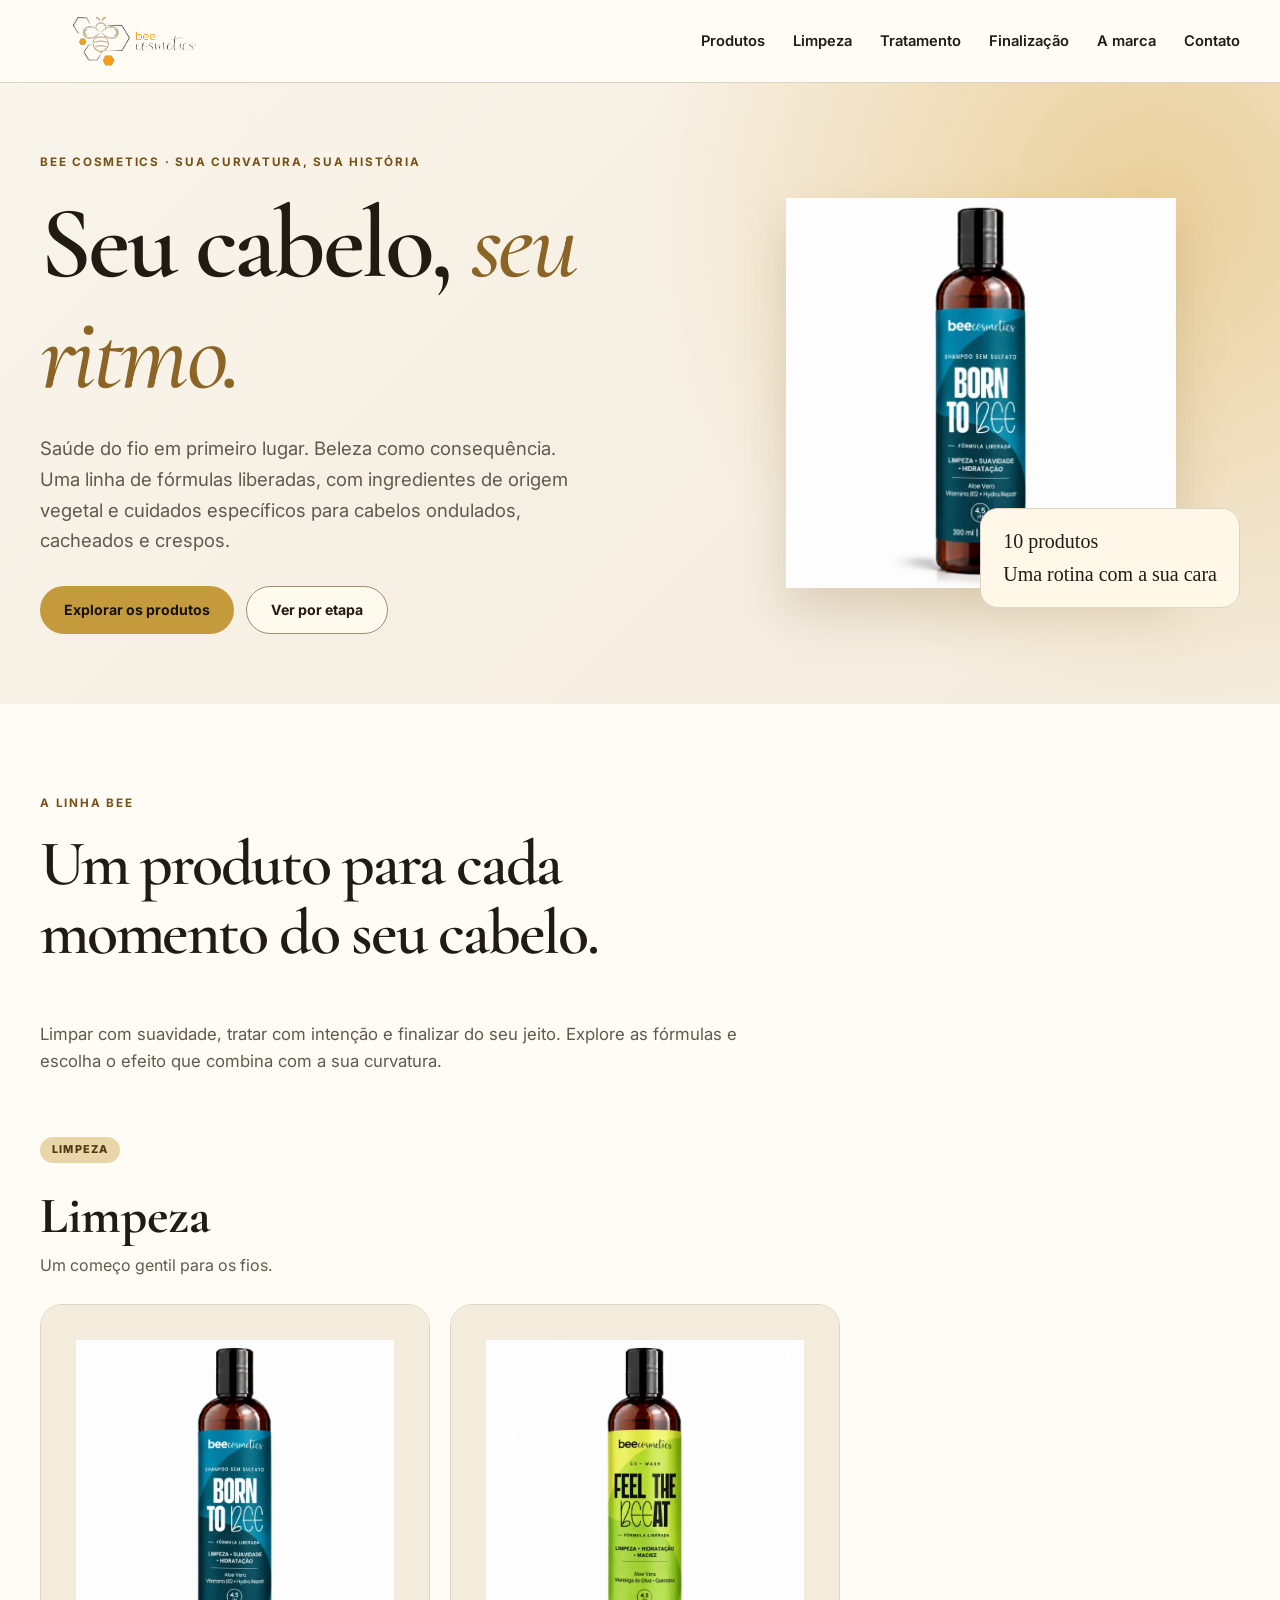
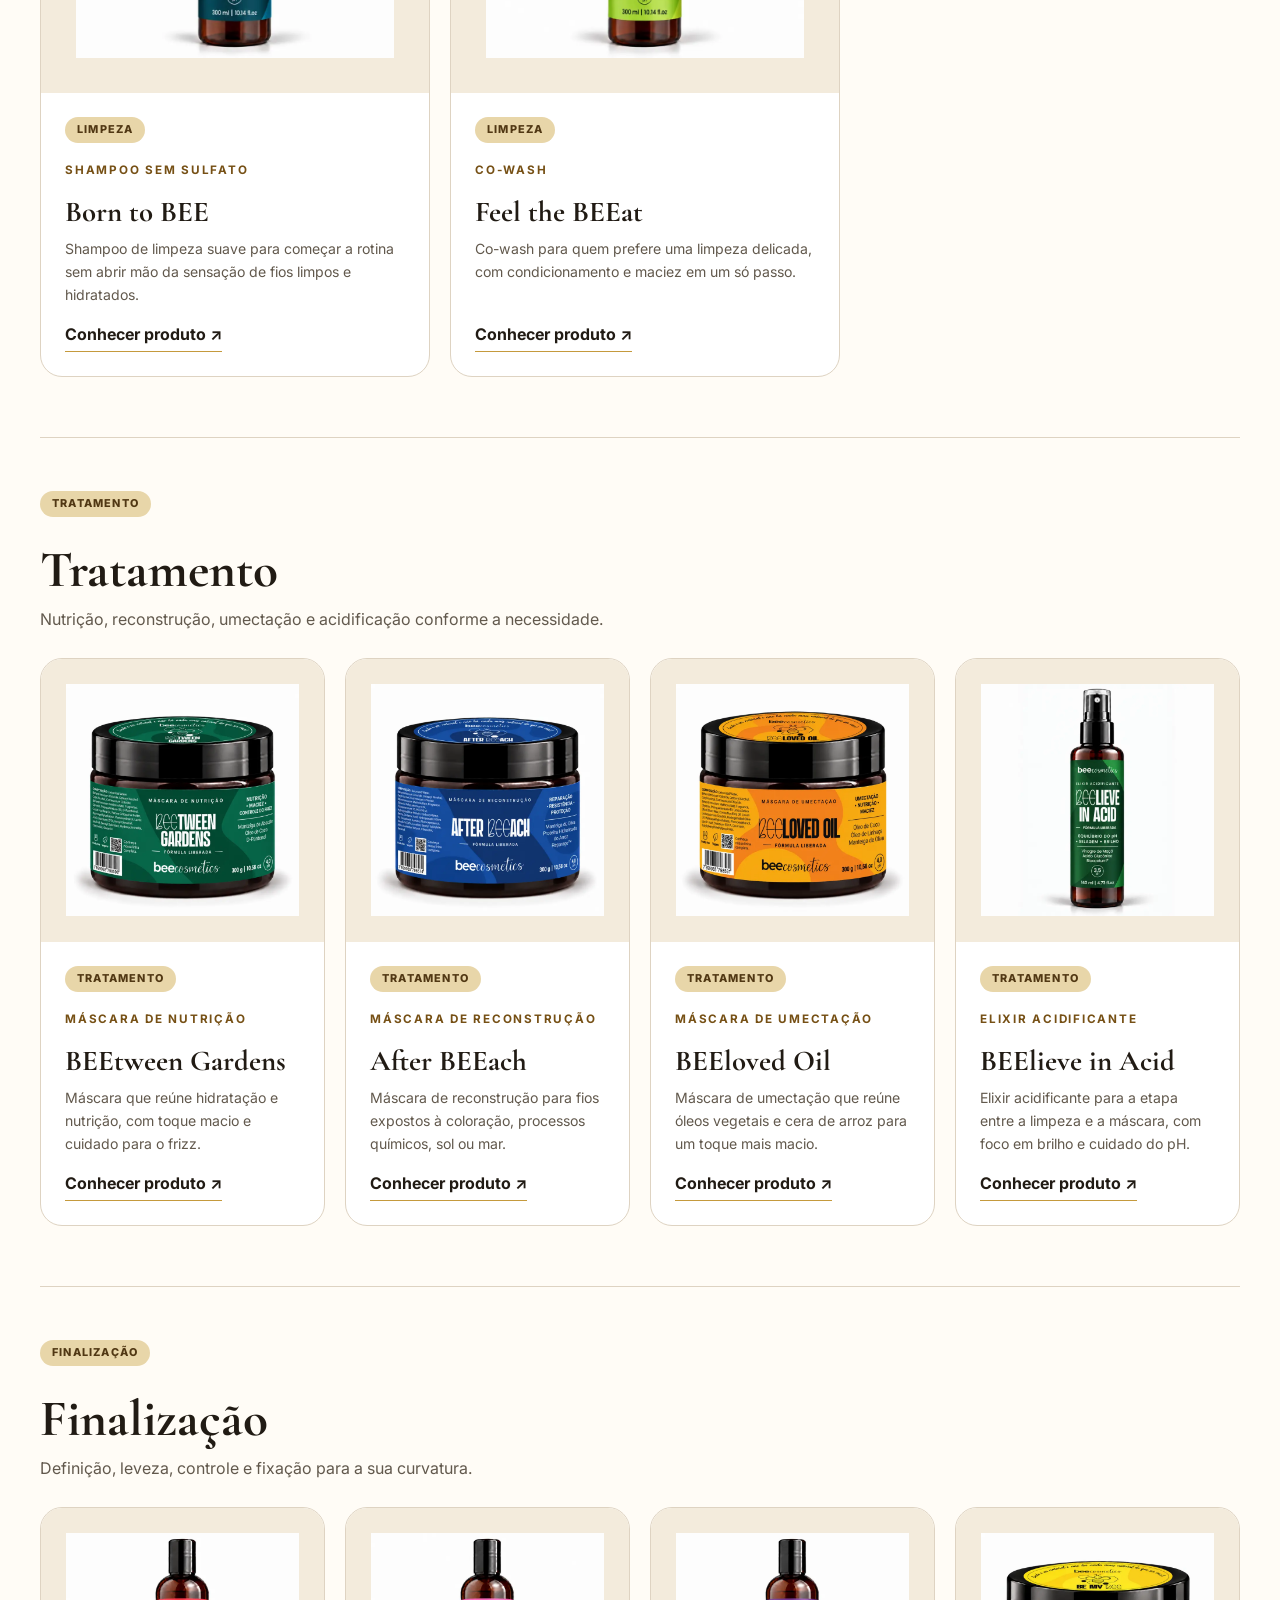
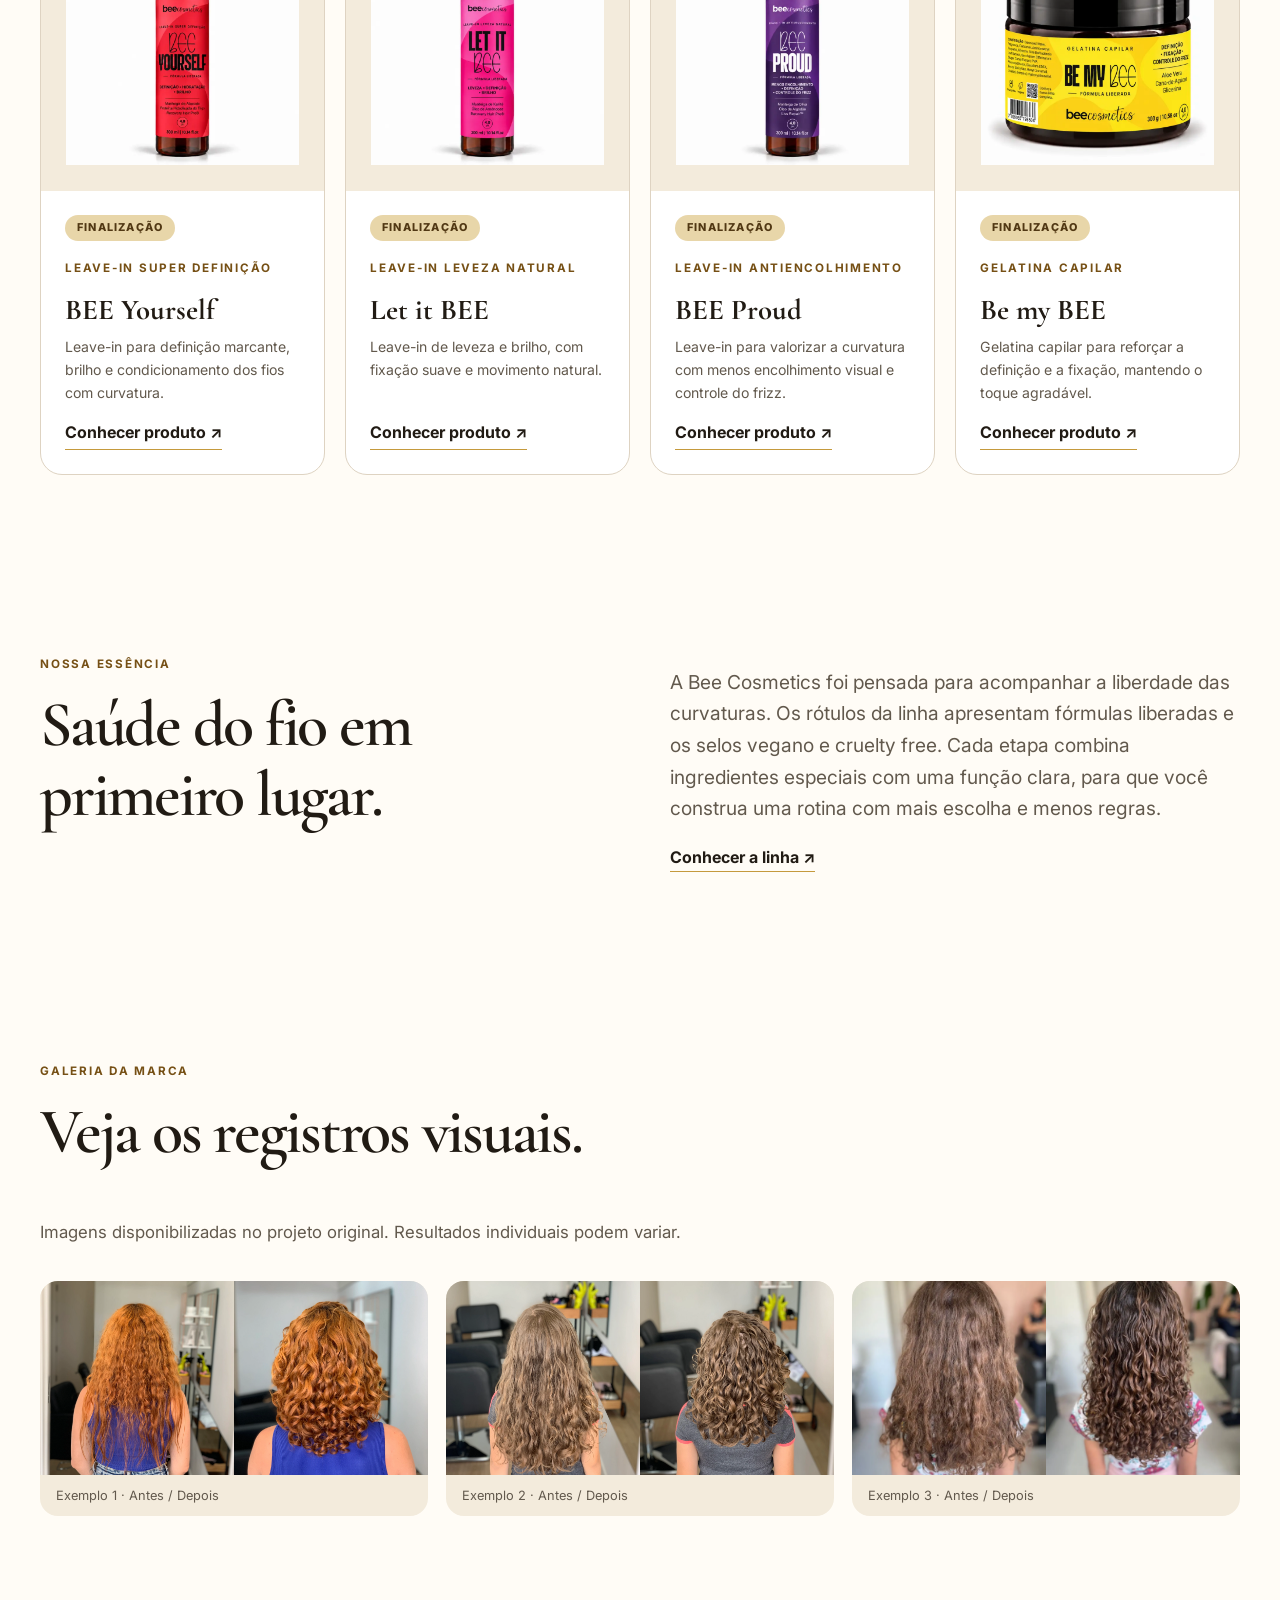
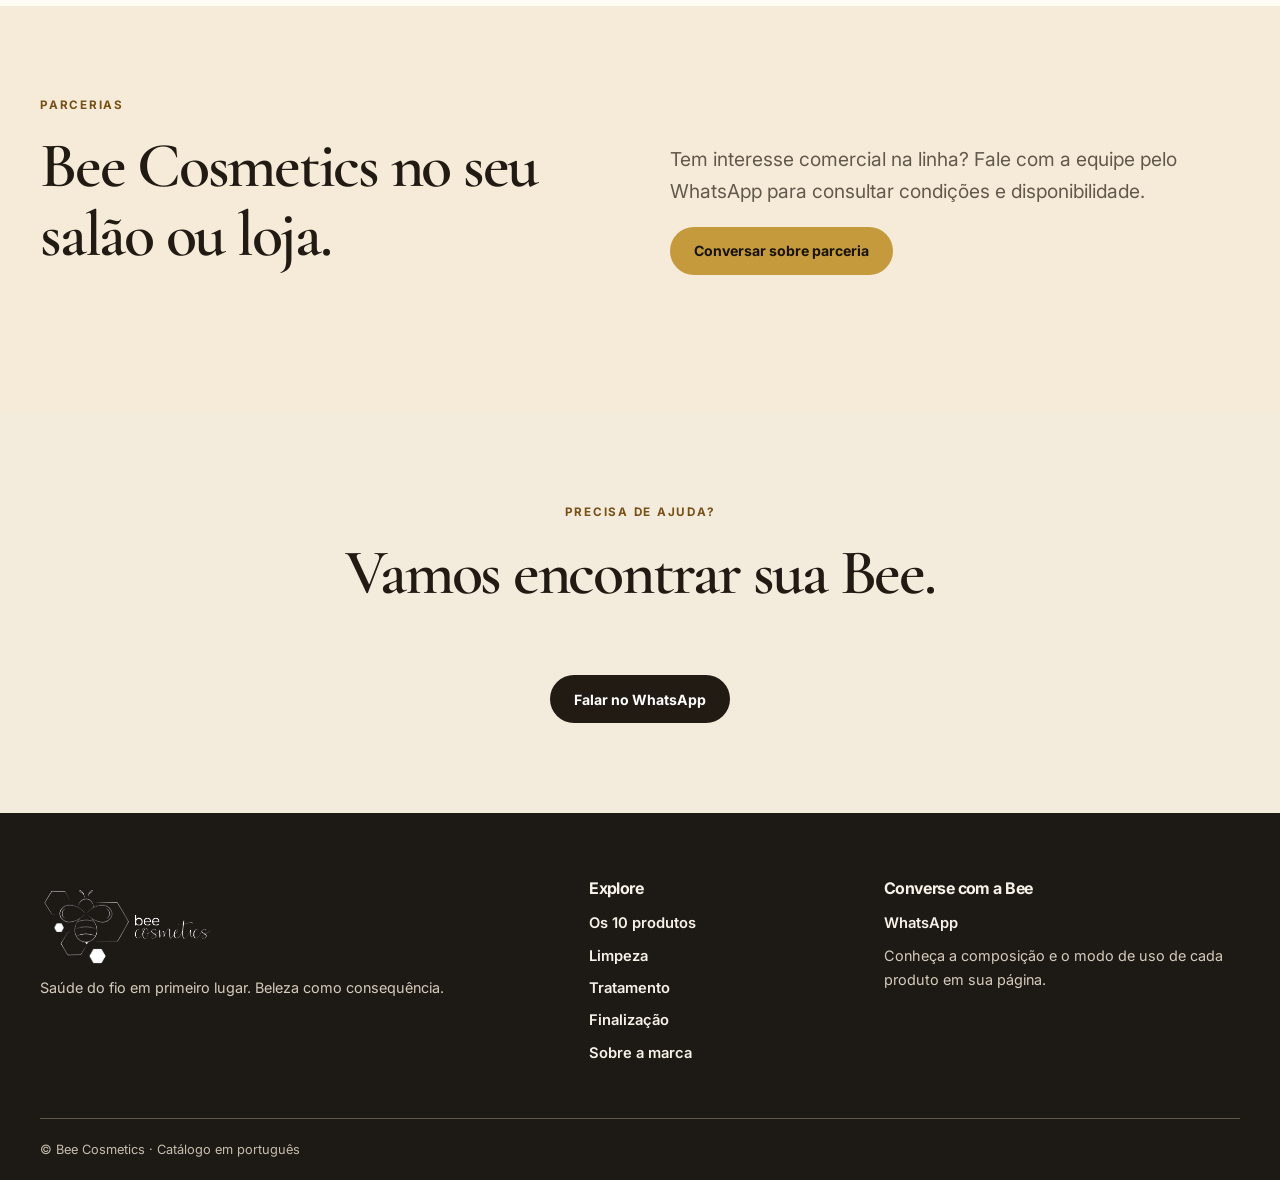
==== commit 70c9f1b0: "Add files via upload" ====
--- a/index.html
+++ b/index.html
@@ -1 +1 @@
-<!doctype html><html lang="pt-BR"><head><meta charset="utf-8"><meta name="viewport" content="width=device-width,initial-scale=1"><meta name="theme-color" content="#f3ebdc"><title>Bee Cosmetics | Cuidado capilar para cada curvatura</title><meta name="description" content="Fórmulas liberadas e ingredientes especiais para cabelos ondulados, cacheados e crespos. Conheça os dez produtos Bee Cosmetics e monte sua rotina."><link rel="canonical" href="https://beecosmetics.store/"><meta property="og:locale" content="pt_BR"><meta property="og:type" content="website"><meta property="og:site_name" content="Bee Cosmetics"><meta property="og:title" content="Bee Cosmetics | Cuidado capilar para cada curvatura"><meta property="og:description" content="Fórmulas liberadas e ingredientes especiais para cabelos ondulados, cacheados e crespos. Conheça os dez produtos Bee Cosmetics e monte sua rotina."><meta property="og:url" content="https://beecosmetics.store/"><meta property="og:image" content="https://beecosmetics.store/og/og-home-bee.png"><meta name="twitter:card" content="summary_large_image"><meta name="twitter:title" content="Bee Cosmetics | Cuidado capilar para cada curvatura"><meta name="twitter:description" content="Fórmulas liberadas e ingredientes especiais para cabelos ondulados, cacheados e crespos. Conheça os dez produtos Bee Cosmetics e monte sua rotina."><meta name="twitter:image" content="https://beecosmetics.store/og/og-home-bee.png"><link rel="icon" href="/favicon.ico" sizes="any"><link rel="icon" type="image/svg+xml" href="/icons/favicon.svg"><link rel="apple-touch-icon" href="/icons/apple-touch-icon.png"><link rel="manifest" href="/site.webmanifest"><link rel="preconnect" href="https://fonts.googleapis.com"><link rel="preconnect" href="https://fonts.gstatic.com" crossorigin><link href="https://fonts.googleapis.com/css2?family=Cormorant+Garamond:wght@500;600;700&family=Inter:wght@400;500;600;700&display=swap" rel="stylesheet"><link rel="stylesheet" href="/assets/css/site.css"><script type="application/ld+json">[{"@context": "https://schema.org", "@type": "Organization", "name": "Bee Cosmetics", "url": "https://beecosmetics.store", "logo": "https://beecosmetics.store/logos/bee-logo-official.svg"}, {"@context": "https://schema.org", "@type": "WebSite", "name": "Bee Cosmetics", "url": "https://beecosmetics.store"}, {"@context": "https://schema.org", "@type": "ItemList", "name": "Produtos Bee Cosmetics", "itemListElement": [{"@type": "ListItem", "position": 1, "name": "Born to BEE", "url": "https://beecosmetics.store/produtos/born-to-bee"}, {"@type": "ListItem", "position": 2, "name": "Feel the BEEat", "url": "https://beecosmetics.store/produtos/feel-the-beeat"}, {"@type": "ListItem", "position": 3, "name": "BEEtween Gardens", "url": "https://beecosmetics.store/produtos/beetween-gardens"}, {"@type": "ListItem", "position": 4, "name": "After BEEach", "url": "https://beecosmetics.store/produtos/after-beeach"}, {"@type": "ListItem", "position": 5, "name": "BEEloved Oil", "url": "https://beecosmetics.store/produtos/beeloved-oil"}, {"@type": "ListItem", "position": 6, "name": "BEE Yourself", "url": "https://beecosmetics.store/produtos/bee-yourself"}, {"@type": "ListItem", "position": 7, "name": "Let it BEE", "url": "https://beecosmetics.store/produtos/let-it-bee"}, {"@type": "ListItem", "position": 8, "name": "BEE Proud", "url": "https://beecosmetics.store/produtos/bee-proud"}, {"@type": "ListItem", "position": 9, "name": "Be my BEE", "url": "https://beecosmetics.store/produtos/be-my-bee"}, {"@type": "ListItem", "position": 10, "name": "BEElieve in Acid", "url": "https://beecosmetics.store/produtos/beelieve-in-acid"}]}]</script></head><body><a class="skip" href="#conteudo">Pular para o conteúdo</a><header class="site-header"><div class="wrap header-inner"><a class="brand" href="/" aria-label="Bee Cosmetics, página inicial"><img src="/logos/bee-logo-official.svg" alt="Bee Cosmetics" width="210" height="55"></a><button class="menu-button" type="button" aria-expanded="false" aria-controls="site-nav" aria-label="Abrir menu">☰</button><nav id="site-nav" aria-label="Navegação principal"><a href="/#catalogo">Produtos</a><a href="/#rotina">Monte sua rotina</a><a href="/#marca">A marca</a><a href="/#contato">Contato</a></nav></div></header><main id="conteudo"><section class="hero"><div class="wrap hero-grid"><div><span class="eyebrow">Bee Cosmetics · Sua curvatura, sua história</span><h1>Seu cabelo, <em>seu ritmo.</em></h1><p>Saúde do fio em primeiro lugar. Beleza como consequência. Uma linha de fórmulas liberadas, com ingredientes de origem vegetal e cuidados específicos para cabelos ondulados, cacheados e crespos.</p><div class="actions"><a class="button gold" href="#catalogo">Explorar os produtos</a><a class="button outline" href="#rotina">Monte sua rotina Bee</a></div></div><div class="hero-art"><img src="/products/born-to-bee.webp?v=e6ca03c99c5d" alt="Born to BEE, shampoo da linha Bee Cosmetics" width="480" height="480" fetchpriority="high"><span>10 produtos<br>Uma rotina com a sua cara</span></div></div></section><section id="catalogo" class="section"><div class="wrap"><div class="section-heading"><span class="eyebrow">A linha Bee</span><h2>Um produto para cada momento do seu cabelo.</h2><p>Limpar com suavidade, tratar com intenção e finalizar do seu jeito. Explore as fórmulas e escolha o efeito que combina com a sua curvatura.</p></div><div class="cards"><article class="card"><a class="card-image" href="/produtos/born-to-bee" aria-label="Conhecer Born to BEE"><img src="/products/born-to-bee.webp?v=e6ca03c99c5d" alt="Embalagem de Born to BEE, Shampoo Sem Sulfato" loading="lazy" width="480" height="480"></a><div class="card-content"><span class="eyebrow">Shampoo Sem Sulfato</span><h3><a href="/produtos/born-to-bee">Born to BEE</a></h3><p>Shampoo de limpeza suave para começar a rotina sem abrir mão da sensação de fios limpos e hidratados.</p><a class="text-link" href="/produtos/born-to-bee">Conhecer produto <span aria-hidden="true">↗</span></a></div></article><article class="card"><a class="card-image" href="/produtos/feel-the-beeat" aria-label="Conhecer Feel the BEEat"><img src="/products/feel-the-beeat.webp?v=582f70bc53d2" alt="Embalagem de Feel the BEEat, Co-Wash" loading="lazy" width="480" height="480"></a><div class="card-content"><span class="eyebrow">Co-Wash</span><h3><a href="/produtos/feel-the-beeat">Feel the BEEat</a></h3><p>Co-wash para quem prefere uma limpeza delicada, com condicionamento e maciez em um só passo.</p><a class="text-link" href="/produtos/feel-the-beeat">Conhecer produto <span aria-hidden="true">↗</span></a></div></article><article class="card"><a class="card-image" href="/produtos/beetween-gardens" aria-label="Conhecer BEEtween Gardens"><img src="/products/beetween-gardens.webp?v=7ed1cafa1b5b" alt="Embalagem de BEEtween Gardens, Máscara de Nutrição" loading="lazy" width="480" height="480"></a><div class="card-content"><span class="eyebrow">Máscara de Nutrição</span><h3><a href="/produtos/beetween-gardens">BEEtween Gardens</a></h3><p>Máscara que reúne hidratação e nutrição, com toque macio e cuidado para o frizz.</p><a class="text-link" href="/produtos/beetween-gardens">Conhecer produto <span aria-hidden="true">↗</span></a></div></article><article class="card"><a class="card-image" href="/produtos/after-beeach" aria-label="Conhecer After BEEach"><img src="/products/after-beeach.webp?v=9d555419d6a1" alt="Embalagem de After BEEach, Máscara de Reconstrução" loading="lazy" width="480" height="480"></a><div class="card-content"><span class="eyebrow">Máscara de Reconstrução</span><h3><a href="/produtos/after-beeach">After BEEach</a></h3><p>Máscara de reconstrução para fios expostos à coloração, processos químicos, sol ou mar.</p><a class="text-link" href="/produtos/after-beeach">Conhecer produto <span aria-hidden="true">↗</span></a></div></article><article class="card"><a class="card-image" href="/produtos/beeloved-oil" aria-label="Conhecer BEEloved Oil"><img src="/products/beeloved-oil.webp?v=296360e77fd5" alt="Embalagem de BEEloved Oil, Máscara de Umectação" loading="lazy" width="480" height="480"></a><div class="card-content"><span class="eyebrow">Máscara de Umectação</span><h3><a href="/produtos/beeloved-oil">BEEloved Oil</a></h3><p>Máscara de umectação que reúne óleos vegetais e cera de arroz para um toque mais macio.</p><a class="text-link" href="/produtos/beeloved-oil">Conhecer produto <span aria-hidden="true">↗</span></a></div></article><article class="card"><a class="card-image" href="/produtos/bee-yourself" aria-label="Conhecer BEE Yourself"><img src="/products/bee-yourself.webp?v=cae77f271774" alt="Embalagem de BEE Yourself, Leave-in Super Definição" loading="lazy" width="480" height="480"></a><div class="card-content"><span class="eyebrow">Leave-in Super Definição</span><h3><a href="/produtos/bee-yourself">BEE Yourself</a></h3><p>Leave-in para definição marcante, brilho e condicionamento dos fios com curvatura.</p><a class="text-link" href="/produtos/bee-yourself">Conhecer produto <span aria-hidden="true">↗</span></a></div></article><article class="card"><a class="card-image" href="/produtos/let-it-bee" aria-label="Conhecer Let it BEE"><img src="/products/let-it-bee.webp?v=34e424e54daf" alt="Embalagem de Let it BEE, Leave-in Leveza Natural" loading="lazy" width="480" height="480"></a><div class="card-content"><span class="eyebrow">Leave-in Leveza Natural</span><h3><a href="/produtos/let-it-bee">Let it BEE</a></h3><p>Leave-in de leveza e brilho, com fixação suave e movimento natural.</p><a class="text-link" href="/produtos/let-it-bee">Conhecer produto <span aria-hidden="true">↗</span></a></div></article><article class="card"><a class="card-image" href="/produtos/bee-proud" aria-label="Conhecer BEE Proud"><img src="/products/bee-proud.webp?v=0b8de24b118c" alt="Embalagem de BEE Proud, Leave-in Antiencolhimento" loading="lazy" width="480" height="480"></a><div class="card-content"><span class="eyebrow">Leave-in Antiencolhimento</span><h3><a href="/produtos/bee-proud">BEE Proud</a></h3><p>Leave-in para valorizar a curvatura com menos encolhimento visual e controle do frizz.</p><a class="text-link" href="/produtos/bee-proud">Conhecer produto <span aria-hidden="true">↗</span></a></div></article><article class="card"><a class="card-image" href="/produtos/be-my-bee" aria-label="Conhecer Be my BEE"><img src="/products/be-my-bee.webp?v=14b39a380754" alt="Embalagem de Be my BEE, Gelatina Capilar" loading="lazy" width="480" height="480"></a><div class="card-content"><span class="eyebrow">Gelatina Capilar</span><h3><a href="/produtos/be-my-bee">Be my BEE</a></h3><p>Gelatina capilar para reforçar a definição e a fixação, mantendo o toque agradável.</p><a class="text-link" href="/produtos/be-my-bee">Conhecer produto <span aria-hidden="true">↗</span></a></div></article><article class="card"><a class="card-image" href="/produtos/beelieve-in-acid" aria-label="Conhecer BEElieve in Acid"><img src="/products/beelieve-in-acid.webp?v=f88216e71602" alt="Embalagem de BEElieve in Acid, Elixir Acidificante" loading="lazy" width="480" height="480"></a><div class="card-content"><span class="eyebrow">Elixir Acidificante</span><h3><a href="/produtos/beelieve-in-acid">BEElieve in Acid</a></h3><p>Elixir acidificante para a etapa entre a limpeza e a máscara, com foco em brilho e cuidado do pH.</p><a class="text-link" href="/produtos/beelieve-in-acid">Conhecer produto <span aria-hidden="true">↗</span></a></div></article></div></div></section><section id="rotina" class="section routine"><div class="wrap"><div class="section-heading"><span class="eyebrow">Monte sua rotina Bee</span><h2>Quatro etapas, muitas possibilidades.</h2><p>Escolha os produtos conforme a necessidade do seu cabelo e confira o modo de uso de cada um.</p></div><ol class="steps"><li><h3>01 · Limpeza</h3><p>Comece com shampoo ou co-wash.</p><p class="step-links"><a href="/produtos/born-to-bee">Born to BEE</a>, <a href="/produtos/feel-the-beeat">Feel the BEEat</a></p></li><li><h3>02 · Tratamento e acidificação</h3><p>Escolha uma máscara. O acidificante tem uma etapa própria antes da máscara, conforme a ficha disponível.</p><p class="step-links"><a href="/produtos/beelieve-in-acid">BEElieve in Acid</a>, <a href="/produtos/beetween-gardens">BEEtween Gardens</a>, <a href="/produtos/after-beeach">After BEEach</a>, <a href="/produtos/beeloved-oil">BEEloved Oil</a></p></li><li><h3>03 · Finalização</h3><p>Selecione o leave-in pelo efeito que você procura.</p><p class="step-links"><a href="/produtos/bee-yourself">BEE Yourself</a>, <a href="/produtos/let-it-bee">Let it BEE</a>, <a href="/produtos/bee-proud">BEE Proud</a></p></li><li><h3>04 · Fixação</h3><p>Se desejar, finalize com a gelatina após o leave-in.</p><p class="step-links"><a href="/produtos/be-my-bee">Be my BEE</a></p></li></ol></div></section><section id="marca" class="section brand-story"><div class="wrap story-grid"><div><span class="eyebrow">Nossa essência</span><h2>Saúde do fio em primeiro lugar.</h2></div><div><p>A Bee Cosmetics foi pensada para acompanhar a liberdade das curvaturas. Os rótulos da linha apresentam fórmulas liberadas e os selos vegano e cruelty free. Cada etapa combina ingredientes especiais com uma função clara, para que você construa uma rotina com mais escolha e menos regras.</p><a class="text-link" href="#catalogo">Conhecer a linha ↗</a></div></div></section><section id="resultados" class="section"><div class="wrap"><div class="section-heading"><span class="eyebrow">Galeria da marca</span><h2>Veja os registros visuais.</h2><p>Imagens disponibilizadas no projeto original. Resultados individuais podem variar.</p></div><div class="result-grid"><figure><img src="/results/before-after-01-before.webp" alt="Registro antes, exemplo 1" loading="lazy" width="800" height="800"><img src="/results/before-after-01-after.webp" alt="Registro depois, exemplo 1" loading="lazy" width="800" height="800"><figcaption>Exemplo 1 · Antes / Depois</figcaption></figure><figure><img src="/results/before-after-02-before.webp" alt="Registro antes, exemplo 2" loading="lazy" width="800" height="800"><img src="/results/before-after-02-after.webp" alt="Registro depois, exemplo 2" loading="lazy" width="800" height="800"><figcaption>Exemplo 2 · Antes / Depois</figcaption></figure><figure><img src="/results/before-after-03-before.webp" alt="Registro antes, exemplo 3" loading="lazy" width="800" height="800"><img src="/results/before-after-03-after.webp" alt="Registro depois, exemplo 3" loading="lazy" width="800" height="800"><figcaption>Exemplo 3 · Antes / Depois</figcaption></figure></div></div></section><section id="b2b" class="section partners"><div class="wrap story-grid"><div><span class="eyebrow">Parcerias</span><h2>Bee Cosmetics no seu salão ou loja.</h2></div><div><p>Tem interesse comercial na linha? Fale com a equipe pelo WhatsApp para consultar condições e disponibilidade.</p><a class="button gold" href="https://wa.me/5511992690486?text=Ol%C3%A1%21%20Tenho%20interesse%20em%20revender%20a%20Bee%20Cosmetics." target="_blank" rel="noopener noreferrer">Conversar sobre parceria</a></div></div></section><section class="section closing"><div class="wrap"><span class="eyebrow">Precisa de ajuda?</span><h2>Vamos encontrar sua Bee.</h2><a class="button dark" href="https://wa.me/5511992690486" target="_blank" rel="noopener noreferrer">Falar no WhatsApp</a></div></section></main><footer id="contato"><div class="wrap footer-grid"><div><img src="/logos/bee-logo-footer.svg" alt="Bee Cosmetics" width="180" height="60"><p>Saúde do fio em primeiro lugar. Beleza como consequência.</p></div><div><h2>Explore</h2><a href="/#catalogo">Os 10 produtos</a><a href="/#rotina">Monte sua rotina Bee</a><a href="/#marca">Sobre a marca</a></div><div><h2>Converse com a Bee</h2><a href="https://wa.me/5511992690486" target="_blank" rel="noopener noreferrer">WhatsApp</a><p>Informações de produto devem ser conferidas na embalagem antes do uso.</p></div></div><div class="wrap footer-bottom">© Bee Cosmetics · Catálogo em português</div></footer><script src="/assets/js/site.js" defer></script></body></html>+<!doctype html><html lang="pt-BR"><head><meta charset="utf-8"><meta name="viewport" content="width=device-width,initial-scale=1"><meta name="theme-color" content="#f3ebdc"><title>Bee Cosmetics | Cuidado capilar para cada curvatura</title><meta name="description" content="Fórmulas liberadas e ingredientes especiais para cabelos ondulados, cacheados e crespos. Conheça os dez produtos Bee Cosmetics."><link rel="canonical" href="https://beecosmetics.store/"><meta property="og:locale" content="pt_BR"><meta property="og:type" content="website"><meta property="og:site_name" content="Bee Cosmetics"><meta property="og:title" content="Bee Cosmetics | Cuidado capilar para cada curvatura"><meta property="og:description" content="Fórmulas liberadas e ingredientes especiais para cabelos ondulados, cacheados e crespos. Conheça os dez produtos Bee Cosmetics."><meta property="og:url" content="https://beecosmetics.store/"><meta property="og:image" content="https://beecosmetics.store/og/og-home-bee.png"><meta name="twitter:card" content="summary_large_image"><meta name="twitter:title" content="Bee Cosmetics | Cuidado capilar para cada curvatura"><meta name="twitter:description" content="Fórmulas liberadas e ingredientes especiais para cabelos ondulados, cacheados e crespos. Conheça os dez produtos Bee Cosmetics."><meta name="twitter:image" content="https://beecosmetics.store/og/og-home-bee.png"><link rel="icon" href="/favicon.ico" sizes="any"><link rel="icon" type="image/svg+xml" href="/icons/favicon.svg"><link rel="apple-touch-icon" href="/icons/apple-touch-icon.png"><link rel="manifest" href="/site.webmanifest"><link rel="preconnect" href="https://fonts.googleapis.com"><link rel="preconnect" href="https://fonts.gstatic.com" crossorigin><link href="https://fonts.googleapis.com/css2?family=Cormorant+Garamond:wght@500;600;700&family=Inter:wght@400;500;600;700&display=swap" rel="stylesheet"><link rel="stylesheet" href="/assets/css/site.css"><script type="application/ld+json">[{"@context": "https://schema.org", "@type": "Organization", "name": "Bee Cosmetics", "url": "https://beecosmetics.store", "logo": "https://beecosmetics.store/logos/bee-logo-official.svg"}, {"@context": "https://schema.org", "@type": "WebSite", "name": "Bee Cosmetics", "url": "https://beecosmetics.store"}, {"@context": "https://schema.org", "@type": "ItemList", "name": "Produtos Bee Cosmetics", "itemListElement": [{"@type": "ListItem", "position": 1, "name": "Born to BEE", "url": "https://beecosmetics.store/produtos/born-to-bee"}, {"@type": "ListItem", "position": 2, "name": "Feel the BEEat", "url": "https://beecosmetics.store/produtos/feel-the-beeat"}, {"@type": "ListItem", "position": 3, "name": "BEEtween Gardens", "url": "https://beecosmetics.store/produtos/beetween-gardens"}, {"@type": "ListItem", "position": 4, "name": "After BEEach", "url": "https://beecosmetics.store/produtos/after-beeach"}, {"@type": "ListItem", "position": 5, "name": "BEEloved Oil", "url": "https://beecosmetics.store/produtos/beeloved-oil"}, {"@type": "ListItem", "position": 6, "name": "BEE Yourself", "url": "https://beecosmetics.store/produtos/bee-yourself"}, {"@type": "ListItem", "position": 7, "name": "Let it BEE", "url": "https://beecosmetics.store/produtos/let-it-bee"}, {"@type": "ListItem", "position": 8, "name": "BEE Proud", "url": "https://beecosmetics.store/produtos/bee-proud"}, {"@type": "ListItem", "position": 9, "name": "Be my BEE", "url": "https://beecosmetics.store/produtos/be-my-bee"}, {"@type": "ListItem", "position": 10, "name": "BEElieve in Acid", "url": "https://beecosmetics.store/produtos/beelieve-in-acid"}]}]</script></head><body><a class="skip" href="#conteudo">Pular para o conteúdo</a><header class="site-header"><div class="wrap header-inner"><a class="brand" href="/" aria-label="Bee Cosmetics, página inicial"><img src="/logos/bee-logo-official.svg" alt="Bee Cosmetics" width="210" height="55"></a><button class="menu-button" type="button" aria-expanded="false" aria-controls="site-nav" aria-label="Abrir menu">☰</button><nav id="site-nav" aria-label="Navegação principal"><a href="/#catalogo">Produtos</a><a href="/#limpeza">Limpeza</a><a href="/#tratamento">Tratamento</a><a href="/#finalizacao">Finalização</a><a href="/#marca">A marca</a><a href="/#contato">Contato</a></nav></div></header><main id="conteudo"><section class="hero"><div class="wrap hero-grid"><div><span class="eyebrow">Bee Cosmetics · Sua curvatura, sua história</span><h1>Seu cabelo, <em>seu ritmo.</em></h1><p>Saúde do fio em primeiro lugar. Beleza como consequência. Uma linha de fórmulas liberadas, com ingredientes de origem vegetal e cuidados específicos para cabelos ondulados, cacheados e crespos.</p><div class="actions"><a class="button gold" href="#catalogo">Explorar os produtos</a><a class="button outline" href="#limpeza">Ver por etapa</a></div></div><div class="hero-art"><img src="/products/born-to-bee.webp?v=e6ca03c99c5d" alt="Born to BEE, shampoo da linha Bee Cosmetics" width="480" height="480" fetchpriority="high"><span>10 produtos<br>Uma rotina com a sua cara</span></div></div></section><section id="catalogo" class="section"><div class="wrap"><div class="section-heading"><span class="eyebrow">A linha Bee</span><h2>Um produto para cada momento do seu cabelo.</h2><p>Limpar com suavidade, tratar com intenção e finalizar do seu jeito. Explore as fórmulas e escolha o efeito que combina com a sua curvatura.</p></div><div class="category-group" id="limpeza"><div class="category-heading"><span class="stage-tag">Limpeza</span><h3>Limpeza</h3><p>Um começo gentil para os fios.</p></div><div class="cards"><article class="card"><a class="card-image" href="/produtos/born-to-bee" aria-label="Conhecer Born to BEE"><img src="/products/born-to-bee.webp?v=e6ca03c99c5d" alt="Embalagem de Born to BEE, Shampoo Sem Sulfato" loading="lazy" width="480" height="480"></a><div class="card-content"><span class="stage-tag">Limpeza</span><span class="eyebrow">Shampoo Sem Sulfato</span><h3><a href="/produtos/born-to-bee">Born to BEE</a></h3><p>Shampoo de limpeza suave para começar a rotina sem abrir mão da sensação de fios limpos e hidratados.</p><a class="text-link" href="/produtos/born-to-bee">Conhecer produto <span aria-hidden="true">↗</span></a></div></article><article class="card"><a class="card-image" href="/produtos/feel-the-beeat" aria-label="Conhecer Feel the BEEat"><img src="/products/feel-the-beeat.webp?v=582f70bc53d2" alt="Embalagem de Feel the BEEat, Co-Wash" loading="lazy" width="480" height="480"></a><div class="card-content"><span class="stage-tag">Limpeza</span><span class="eyebrow">Co-Wash</span><h3><a href="/produtos/feel-the-beeat">Feel the BEEat</a></h3><p>Co-wash para quem prefere uma limpeza delicada, com condicionamento e maciez em um só passo.</p><a class="text-link" href="/produtos/feel-the-beeat">Conhecer produto <span aria-hidden="true">↗</span></a></div></article></div></div><div class="category-group" id="tratamento"><div class="category-heading"><span class="stage-tag">Tratamento</span><h3>Tratamento</h3><p>Nutrição, reconstrução, umectação e acidificação conforme a necessidade.</p></div><div class="cards"><article class="card"><a class="card-image" href="/produtos/beetween-gardens" aria-label="Conhecer BEEtween Gardens"><img src="/products/beetween-gardens.webp?v=7ed1cafa1b5b" alt="Embalagem de BEEtween Gardens, Máscara de Nutrição" loading="lazy" width="480" height="480"></a><div class="card-content"><span class="stage-tag">Tratamento</span><span class="eyebrow">Máscara de Nutrição</span><h3><a href="/produtos/beetween-gardens">BEEtween Gardens</a></h3><p>Máscara que reúne hidratação e nutrição, com toque macio e cuidado para o frizz.</p><a class="text-link" href="/produtos/beetween-gardens">Conhecer produto <span aria-hidden="true">↗</span></a></div></article><article class="card"><a class="card-image" href="/produtos/after-beeach" aria-label="Conhecer After BEEach"><img src="/products/after-beeach.webp?v=9d555419d6a1" alt="Embalagem de After BEEach, Máscara de Reconstrução" loading="lazy" width="480" height="480"></a><div class="card-content"><span class="stage-tag">Tratamento</span><span class="eyebrow">Máscara de Reconstrução</span><h3><a href="/produtos/after-beeach">After BEEach</a></h3><p>Máscara de reconstrução para fios expostos à coloração, processos químicos, sol ou mar.</p><a class="text-link" href="/produtos/after-beeach">Conhecer produto <span aria-hidden="true">↗</span></a></div></article><article class="card"><a class="card-image" href="/produtos/beeloved-oil" aria-label="Conhecer BEEloved Oil"><img src="/products/beeloved-oil.webp?v=296360e77fd5" alt="Embalagem de BEEloved Oil, Máscara de Umectação" loading="lazy" width="480" height="480"></a><div class="card-content"><span class="stage-tag">Tratamento</span><span class="eyebrow">Máscara de Umectação</span><h3><a href="/produtos/beeloved-oil">BEEloved Oil</a></h3><p>Máscara de umectação que reúne óleos vegetais e cera de arroz para um toque mais macio.</p><a class="text-link" href="/produtos/beeloved-oil">Conhecer produto <span aria-hidden="true">↗</span></a></div></article><article class="card"><a class="card-image" href="/produtos/beelieve-in-acid" aria-label="Conhecer BEElieve in Acid"><img src="/products/beelieve-in-acid.webp?v=f88216e71602" alt="Embalagem de BEElieve in Acid, Elixir Acidificante" loading="lazy" width="480" height="480"></a><div class="card-content"><span class="stage-tag">Tratamento</span><span class="eyebrow">Elixir Acidificante</span><h3><a href="/produtos/beelieve-in-acid">BEElieve in Acid</a></h3><p>Elixir acidificante para a etapa entre a limpeza e a máscara, com foco em brilho e cuidado do pH.</p><a class="text-link" href="/produtos/beelieve-in-acid">Conhecer produto <span aria-hidden="true">↗</span></a></div></article></div></div><div class="category-group" id="finalizacao"><div class="category-heading"><span class="stage-tag">Finalização</span><h3>Finalização</h3><p>Definição, leveza, controle e fixação para a sua curvatura.</p></div><div class="cards"><article class="card"><a class="card-image" href="/produtos/bee-yourself" aria-label="Conhecer BEE Yourself"><img src="/products/bee-yourself.webp?v=cae77f271774" alt="Embalagem de BEE Yourself, Leave-in Super Definição" loading="lazy" width="480" height="480"></a><div class="card-content"><span class="stage-tag">Finalização</span><span class="eyebrow">Leave-in Super Definição</span><h3><a href="/produtos/bee-yourself">BEE Yourself</a></h3><p>Leave-in para definição marcante, brilho e condicionamento dos fios com curvatura.</p><a class="text-link" href="/produtos/bee-yourself">Conhecer produto <span aria-hidden="true">↗</span></a></div></article><article class="card"><a class="card-image" href="/produtos/let-it-bee" aria-label="Conhecer Let it BEE"><img src="/products/let-it-bee.webp?v=34e424e54daf" alt="Embalagem de Let it BEE, Leave-in Leveza Natural" loading="lazy" width="480" height="480"></a><div class="card-content"><span class="stage-tag">Finalização</span><span class="eyebrow">Leave-in Leveza Natural</span><h3><a href="/produtos/let-it-bee">Let it BEE</a></h3><p>Leave-in de leveza e brilho, com fixação suave e movimento natural.</p><a class="text-link" href="/produtos/let-it-bee">Conhecer produto <span aria-hidden="true">↗</span></a></div></article><article class="card"><a class="card-image" href="/produtos/bee-proud" aria-label="Conhecer BEE Proud"><img src="/products/bee-proud.webp?v=0b8de24b118c" alt="Embalagem de BEE Proud, Leave-in Antiencolhimento" loading="lazy" width="480" height="480"></a><div class="card-content"><span class="stage-tag">Finalização</span><span class="eyebrow">Leave-in Antiencolhimento</span><h3><a href="/produtos/bee-proud">BEE Proud</a></h3><p>Leave-in para valorizar a curvatura com menos encolhimento visual e controle do frizz.</p><a class="text-link" href="/produtos/bee-proud">Conhecer produto <span aria-hidden="true">↗</span></a></div></article><article class="card"><a class="card-image" href="/produtos/be-my-bee" aria-label="Conhecer Be my BEE"><img src="/products/be-my-bee.webp?v=14b39a380754" alt="Embalagem de Be my BEE, Gelatina Capilar" loading="lazy" width="480" height="480"></a><div class="card-content"><span class="stage-tag">Finalização</span><span class="eyebrow">Gelatina Capilar</span><h3><a href="/produtos/be-my-bee">Be my BEE</a></h3><p>Gelatina capilar para reforçar a definição e a fixação, mantendo o toque agradável.</p><a class="text-link" href="/produtos/be-my-bee">Conhecer produto <span aria-hidden="true">↗</span></a></div></article></div></div></div></section><section id="marca" class="section brand-story"><div class="wrap story-grid"><div><span class="eyebrow">Nossa essência</span><h2>Saúde do fio em primeiro lugar.</h2></div><div><p>A Bee Cosmetics foi pensada para acompanhar a liberdade das curvaturas. Os rótulos da linha apresentam fórmulas liberadas e os selos vegano e cruelty free. Cada etapa combina ingredientes especiais com uma função clara, para que você construa uma rotina com mais escolha e menos regras.</p><a class="text-link" href="#catalogo">Conhecer a linha ↗</a></div></div></section><section id="resultados" class="section"><div class="wrap"><div class="section-heading"><span class="eyebrow">Galeria da marca</span><h2>Veja os registros visuais.</h2><p>Imagens disponibilizadas no projeto original. Resultados individuais podem variar.</p></div><div class="result-grid"><figure><img src="/results/before-after-01-before.webp" alt="Registro antes, exemplo 1" loading="lazy" width="800" height="800"><img src="/results/before-after-01-after.webp" alt="Registro depois, exemplo 1" loading="lazy" width="800" height="800"><figcaption>Exemplo 1 · Antes / Depois</figcaption></figure><figure><img src="/results/before-after-02-before.webp" alt="Registro antes, exemplo 2" loading="lazy" width="800" height="800"><img src="/results/before-after-02-after.webp" alt="Registro depois, exemplo 2" loading="lazy" width="800" height="800"><figcaption>Exemplo 2 · Antes / Depois</figcaption></figure><figure><img src="/results/before-after-03-before.webp" alt="Registro antes, exemplo 3" loading="lazy" width="800" height="800"><img src="/results/before-after-03-after.webp" alt="Registro depois, exemplo 3" loading="lazy" width="800" height="800"><figcaption>Exemplo 3 · Antes / Depois</figcaption></figure></div></div></section><section id="b2b" class="section partners"><div class="wrap story-grid"><div><span class="eyebrow">Parcerias</span><h2>Bee Cosmetics no seu salão ou loja.</h2></div><div><p>Tem interesse comercial na linha? Fale com a equipe pelo WhatsApp para consultar condições e disponibilidade.</p><a class="button gold" href="https://wa.me/5511992690486?text=Ol%C3%A1%21%20Tenho%20interesse%20em%20revender%20a%20Bee%20Cosmetics." target="_blank" rel="noopener noreferrer">Conversar sobre parceria</a></div></div></section><section class="section closing"><div class="wrap"><span class="eyebrow">Precisa de ajuda?</span><h2>Vamos encontrar sua Bee.</h2><a class="button dark" href="https://wa.me/5511992690486" target="_blank" rel="noopener noreferrer">Falar no WhatsApp</a></div></section></main><footer id="contato"><div class="wrap footer-grid"><div><img src="/logos/bee-logo-footer.svg" alt="Bee Cosmetics" width="180" height="60"><p>Saúde do fio em primeiro lugar. Beleza como consequência.</p></div><div><h2>Explore</h2><a href="/#catalogo">Os 10 produtos</a><a href="/#limpeza">Limpeza</a><a href="/#tratamento">Tratamento</a><a href="/#finalizacao">Finalização</a><a href="/#marca">Sobre a marca</a></div><div><h2>Converse com a Bee</h2><a href="https://wa.me/5511992690486" target="_blank" rel="noopener noreferrer">WhatsApp</a><p>Conheça a composição e o modo de uso de cada produto em sua página.</p></div></div><div class="wrap footer-bottom">© Bee Cosmetics · Catálogo em português</div></footer><script src="/assets/js/site.js" defer></script></body></html>
--- a/assets/css/site.css
+++ b/assets/css/site.css
@@ -1,3 +1,5 @@
 :root{--cream:#f3ebdc;--paper:#fffcf6;--ink:#211b14;--muted:#62594d;--gold:#c59a3d;--line:#ded3c2}*{box-sizing:border-box}html{scroll-behavior:smooth}body{margin:0;background:var(--paper);color:var(--ink);font-family:Inter,system-ui,sans-serif;line-height:1.65}img{max-width:100%;height:auto}a{color:inherit}button{font:inherit}h1,h2,h3,p{margin-top:0}h1,h2,h3{line-height:1.08}h1,h2{font-family:'Cormorant Garamond',Georgia,serif;font-weight:600;letter-spacing:-.035em}h1{font-size:clamp(3.6rem,8vw,7.6rem)}h2{font-size:clamp(2.5rem,5vw,4.6rem)}h3{font-size:1.2rem}.wrap{width:min(1200px,calc(100% - 40px));margin:auto}.skip{position:absolute;top:-100px;left:10px;background:#fff;padding:12px;z-index:20}.skip:focus{top:10px}:focus-visible{outline:3px solid #77510f;outline-offset:4px}.site-header{position:sticky;top:0;z-index:10;background:rgba(255,252,246,.96);border-bottom:1px solid var(--line);backdrop-filter:blur(12px)}.header-inner{display:flex;align-items:center;justify-content:space-between;gap:24px;min-height:82px}.brand img{display:block;width:190px}.site-header nav{display:flex;gap:28px}.site-header nav a,.footer-grid a{text-decoration:none;font-size:.92rem;font-weight:600}.site-header nav a:hover,.footer-grid a:hover,.text-link:hover{text-decoration:underline}.menu-button{display:none;background:none;border:1px solid var(--line);border-radius:8px;padding:7px 12px;font-size:1.3rem}.hero{background:radial-gradient(circle at 90% 20%,#ead09b 0,transparent 40%),linear-gradient(135deg,#f9f4eb,var(--cream));overflow:hidden}.hero-grid{display:grid;grid-template-columns:1.1fr .9fr;align-items:center;gap:50px;min-height:620px;padding:70px 0}.eyebrow{display:block;color:#765015;font-size:.73rem;font-weight:700;letter-spacing:.15em;text-transform:uppercase;margin-bottom:16px}.hero h1{margin-bottom:24px}.hero h1 em{color:#8c6526;font-weight:500}.hero p{font-size:1.16rem;max-width:530px;color:var(--muted)}.hero-art{position:relative;min-height:430px;display:grid;place-items:center;background:radial-gradient(circle,#f3dda7,transparent 62%)}.hero-art img{max-height:390px;object-fit:contain;filter:drop-shadow(0 24px 24px #6d4c1730)}.hero-art span{position:absolute;right:0;bottom:0;background:#fff8e9;border:1px solid var(--line);padding:16px 22px;border-radius:18px;font-family:Georgia,serif;font-size:1.25rem}.actions{display:flex;flex-wrap:wrap;gap:12px;margin-top:30px}.button{display:inline-flex;align-items:center;justify-content:center;min-height:48px;padding:10px 24px;border-radius:100px;text-decoration:none;font-weight:700;font-size:.88rem;transition:transform .2s}.button:hover{transform:translateY(-2px)}.gold{background:var(--gold);color:#17120d}.outline{border:1px solid #9d8d73;background:#fff9ee}.dark{background:var(--ink);color:#fff}.section{padding:90px 0}.section-heading{max-width:720px;margin-bottom:34px}.section-heading p{color:var(--muted);font-size:1.05rem}.cards{display:grid;grid-template-columns:repeat(4,minmax(0,1fr));gap:20px}.card{background:#fff;border:1px solid var(--line);border-radius:22px;overflow:hidden;display:flex;flex-direction:column}.card-image{background:#f3ebdc;display:grid;place-items:center;aspect-ratio:1}.card-image img{width:82%;height:82%;object-fit:contain;transition:transform .25s}.card:hover img{transform:scale(1.04)}.card-content{padding:24px;display:flex;flex:1;flex-direction:column}.card h3{font-family:'Cormorant Garamond',Georgia,serif;font-size:1.8rem;margin:0 0 10px}.card h3 a{text-decoration:none}.card p{font-size:.88rem;color:var(--muted);flex:1}.text-link{font-weight:700;text-decoration:none;border-bottom:1px solid var(--gold);width:fit-content;padding-bottom:4px}.routine{background:#242018;color:#fff}.routine .eyebrow{color:#eac679}.routine .section-heading p{color:#ddd0b8}.steps{list-style:none;padding:0;display:grid;grid-template-columns:repeat(4,1fr);gap:16px}.steps li{border:1px solid #685c48;background:#302a20;border-radius:20px;padding:28px}.steps h3{font-family:'Cormorant Garamond',Georgia,serif;font-size:1.7rem}.steps p{color:#e4dac7;font-size:.9rem}.step-links a{color:#f0ca77;display:inline-block;margin:0 6px 6px 0}.story-grid{display:grid;grid-template-columns:1fr 1fr;gap:60px;align-items:center}.story-grid p{font-size:1.2rem;color:var(--muted)}.closing{text-align:center;background:var(--cream)}.closing .button{margin-top:15px}footer{background:#1d1a16;color:#f8f1e7;padding:65px 0 20px}.footer-grid{display:grid;grid-template-columns:2fr 1fr 1.4fr;gap:40px}.footer-grid p{color:#d6cbbb;font-size:.9rem}.footer-grid h2{font:700 1rem Inter,sans-serif}.footer-grid a{display:block;margin:8px 0}.footer-bottom{border-top:1px solid #625849;margin-top:45px;padding-top:20px;color:#c7bdad;font-size:.8rem}.breadcrumbs{display:flex;flex-wrap:wrap;gap:10px;padding:30px 0;font-size:.86rem;color:var(--muted)}.breadcrumbs a{text-underline-offset:3px}.product-hero{background:linear-gradient(120deg,#f8f3ea,#efe1c8)}.product-grid{display:grid;grid-template-columns:1fr 1fr;gap:70px;align-items:center;padding:38px 0 78px}.product-art{min-height:470px;display:grid;place-items:center;background:#f6ecda;border-radius:28px}.product-art img{max-height:440px;max-width:85%;object-fit:contain;filter:drop-shadow(0 20px 20px #70552b29)}.product-intro h1{margin-bottom:20px}.lead{font-size:1.15rem;color:#4e4437}.specs{display:flex;gap:12px;margin-top:24px}.specs span{border:1px solid #b9a785;border-radius:100px;padding:5px 14px;font-size:.8rem;font-weight:700}.detail-grid{display:grid;grid-template-columns:.8fr 1.2fr;gap:80px}.detail-grid>div:first-child>p{font-size:1.1rem;color:var(--muted)}.active-list{padding-left:20px}.active-list li{padding:3px 0}.detail-panel{background:#f6f0e6;border:1px solid var(--line);padding:30px;border-radius:20px;margin-bottom:18px;overflow-wrap:anywhere}.detail-panel h2{font-size:2rem}.detail-panel p{color:#4a4034}.fine{font-size:.8rem!important;color:#6c6153!important}.narrow{max-width:850px}.faq{background:#f5ecdc}.faq details{border-bottom:1px solid #cbbca5;padding:20px 0}.faq summary{cursor:pointer;font-weight:700}.faq details p{color:var(--muted);margin:16px 0 0}.buy{background:#e9d6ae}.buy p{max-width:700px}.related{grid-template-columns:repeat(3,1fr)}@media(max-width:900px){.cards{grid-template-columns:repeat(2,1fr)}.steps{grid-template-columns:repeat(2,1fr)}.product-grid{gap:30px}.detail-grid{gap:35px}}@media(max-width:650px){.wrap{width:min(100% - 32px,1200px)}.header-inner{min-height:68px}.brand img{width:160px}.menu-button{display:block}.site-header nav{display:none;position:absolute;top:68px;left:0;right:0;background:var(--paper);padding:20px;box-shadow:0 16px 28px #0002;flex-direction:column;gap:16px}.site-header nav.open{display:flex}.hero-grid,.product-grid,.detail-grid,.story-grid,.footer-grid{grid-template-columns:1fr}.hero-grid{padding:60px 0;gap:5px}.hero-art{min-height:300px}.hero-art img{max-height:300px}.section{padding:65px 0}.cards,.steps,.related{grid-template-columns:1fr}.product-grid{padding:10px 0 55px}.product-art{min-height:340px}.product-art img{max-height:310px}.detail-grid{gap:25px}.footer-grid{gap:20px}}@media(prefers-reduced-motion:reduce){html{scroll-behavior:auto}*,*:before,*:after{transition:none!important;animation:none!important}}
 .result-grid{display:grid;grid-template-columns:repeat(3,1fr);gap:18px}.result-grid figure{margin:0;display:grid;grid-template-columns:1fr 1fr;background:#f3ebdc;border-radius:18px;overflow:hidden}.result-grid img{aspect-ratio:1;object-fit:cover;width:100%}.result-grid figcaption{grid-column:1/-1;padding:10px 16px;font-size:.8rem;color:var(--muted)}.partners{background:#f5ebd8}@media(max-width:650px){.result-grid{grid-template-columns:1fr}}
 .benefit-list{list-style:none;padding:0;display:flex;flex-wrap:wrap;gap:8px;margin-bottom:28px}.benefit-list li{background:#f0e0bb;border:1px solid #d7bc84;border-radius:999px;padding:6px 14px;font-weight:700;font-size:.85rem}
+.category-group{padding-top:24px;margin-top:26px;scroll-margin-top:95px}.category-group+.category-group{border-top:1px solid var(--line);margin-top:60px;padding-top:50px}.category-heading{margin-bottom:25px}.category-heading h3{font-family:"Cormorant Garamond",Georgia,serif;font-size:clamp(2.1rem,4vw,3.2rem);margin:12px 0 8px}.category-heading p{color:var(--muted)}.stage-tag{display:inline-flex;width:max-content;align-items:center;border-radius:999px;background:#e8d6a9;color:#513814;padding:4px 12px;font-size:.68rem;font-weight:800;letter-spacing:.11em;text-transform:uppercase;margin-bottom:14px}.card-content .stage-tag{margin-bottom:18px}.identification dl{display:grid;grid-template-columns:1fr 1fr;gap:16px;margin:0}.identification dt{font-size:.78rem;color:var(--muted);font-weight:700}.identification dd{margin:4px 0 0;font-weight:700;overflow-wrap:anywhere}.inci{margin-top:20px;border-top:1px solid var(--line);padding-top:16px}.inci summary{cursor:pointer;font-weight:700;color:#6b4a11}.inci p{font-size:.88rem;line-height:1.7}#catalogo,#marca,#resultados,#b2b{scroll-margin-top:80px}@media(max-width:650px){.identification dl{grid-template-columns:1fr}.category-group+.category-group{margin-top:44px;padding-top:34px}}
+#limpeza .cards{grid-template-columns:repeat(2,minmax(0,1fr));max-width:800px}@media(max-width:650px){#limpeza .cards{grid-template-columns:1fr}}
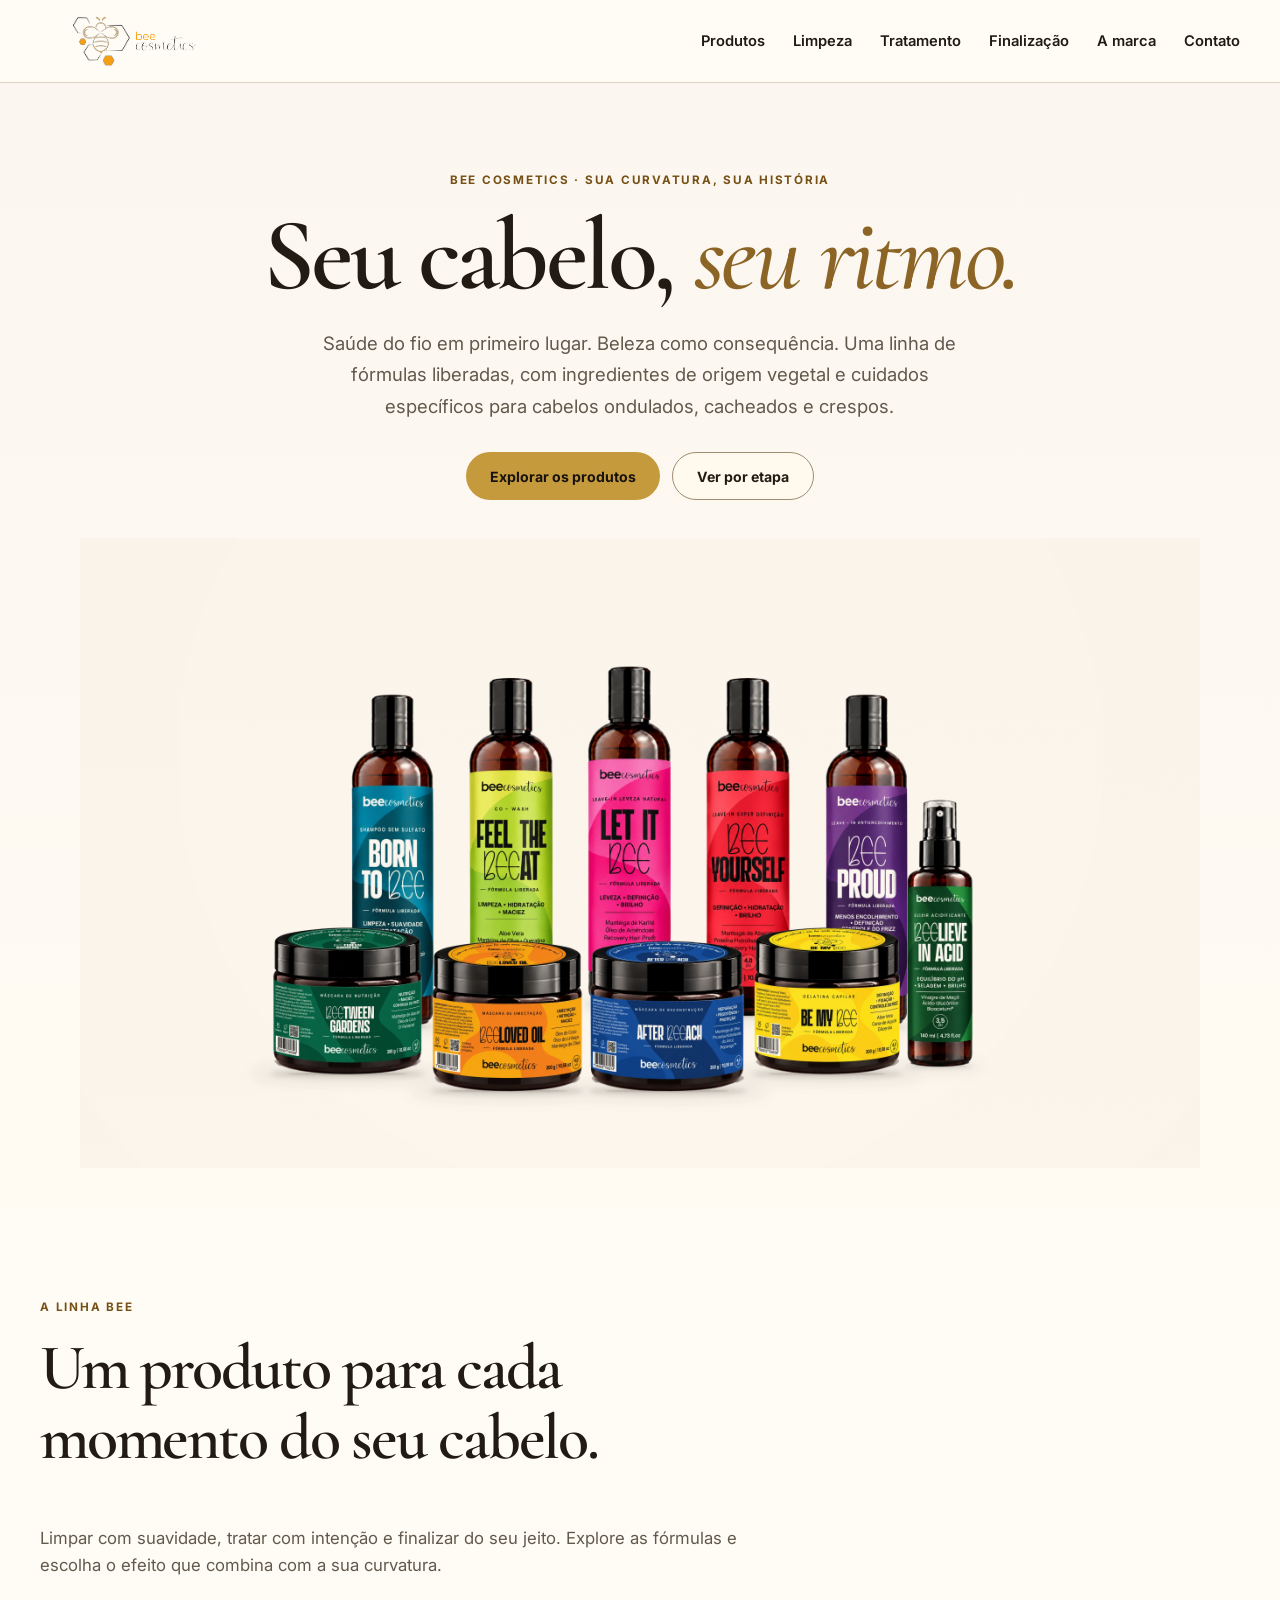
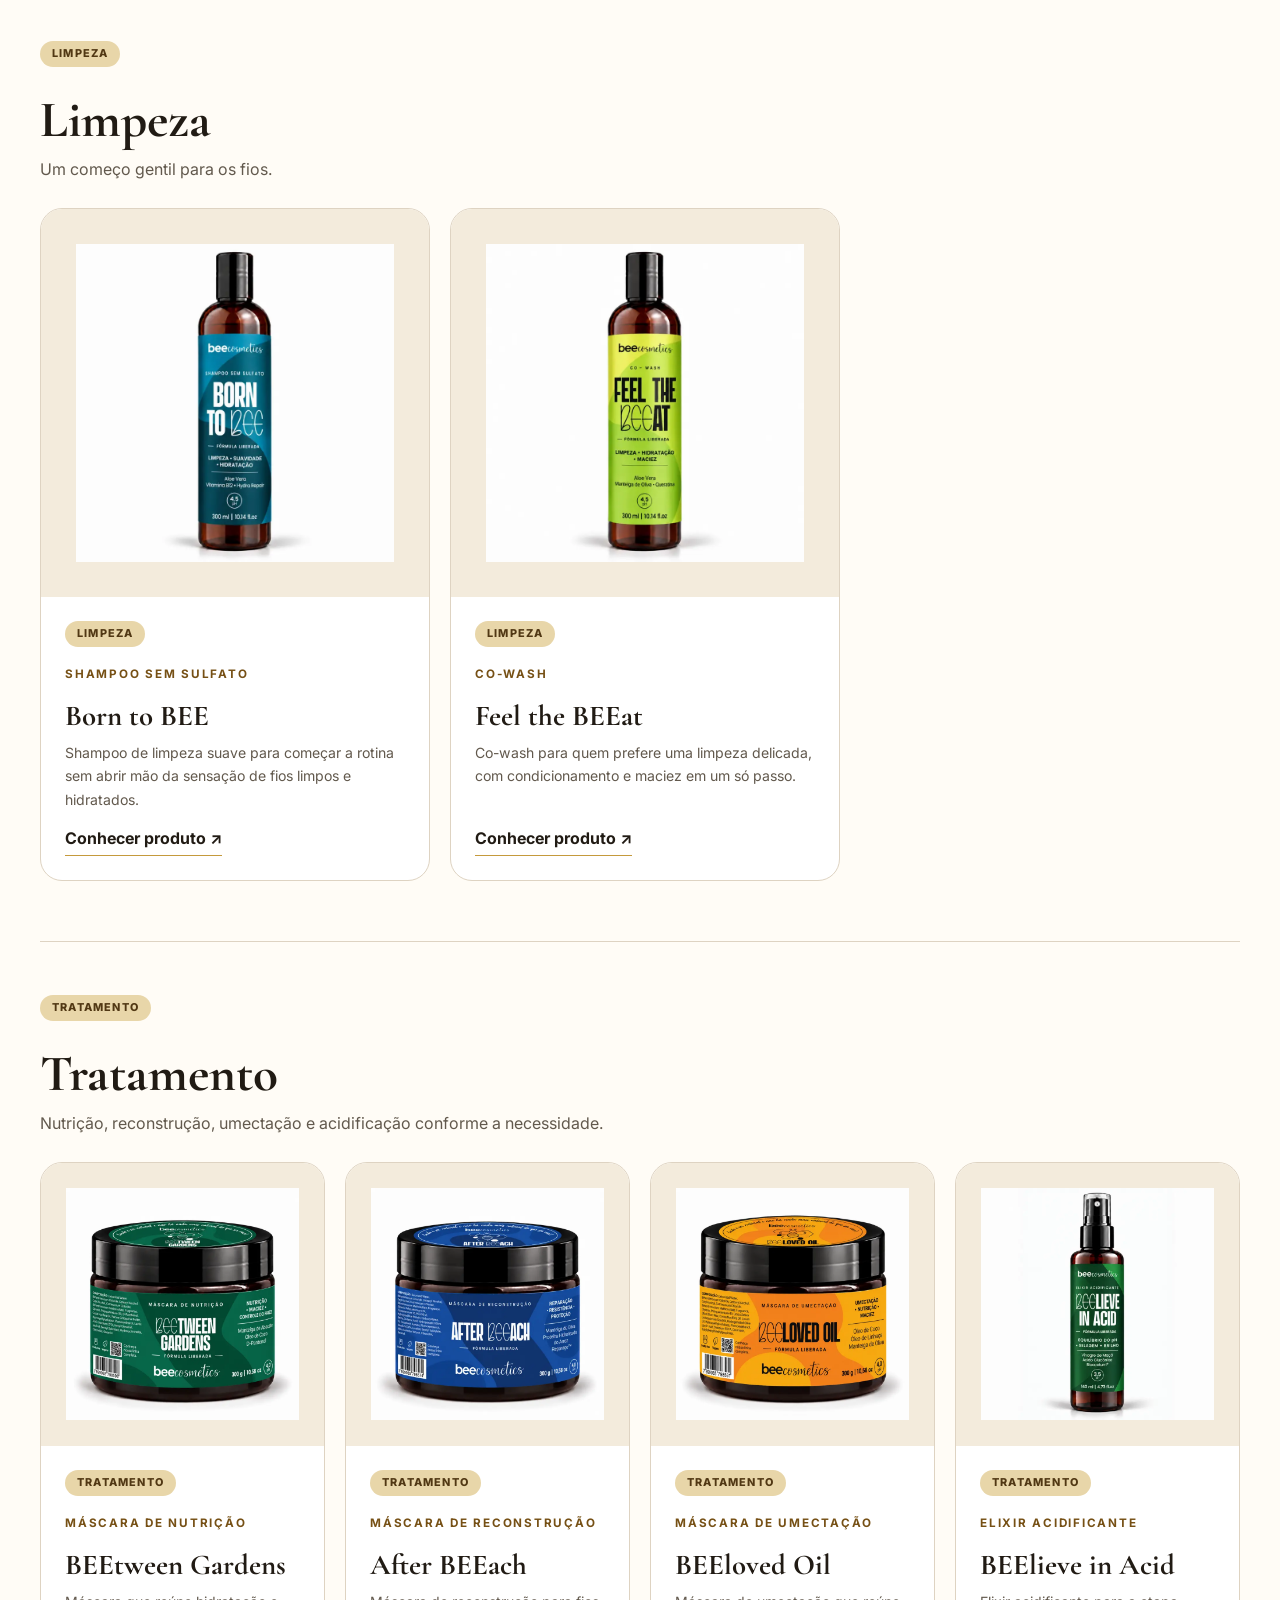
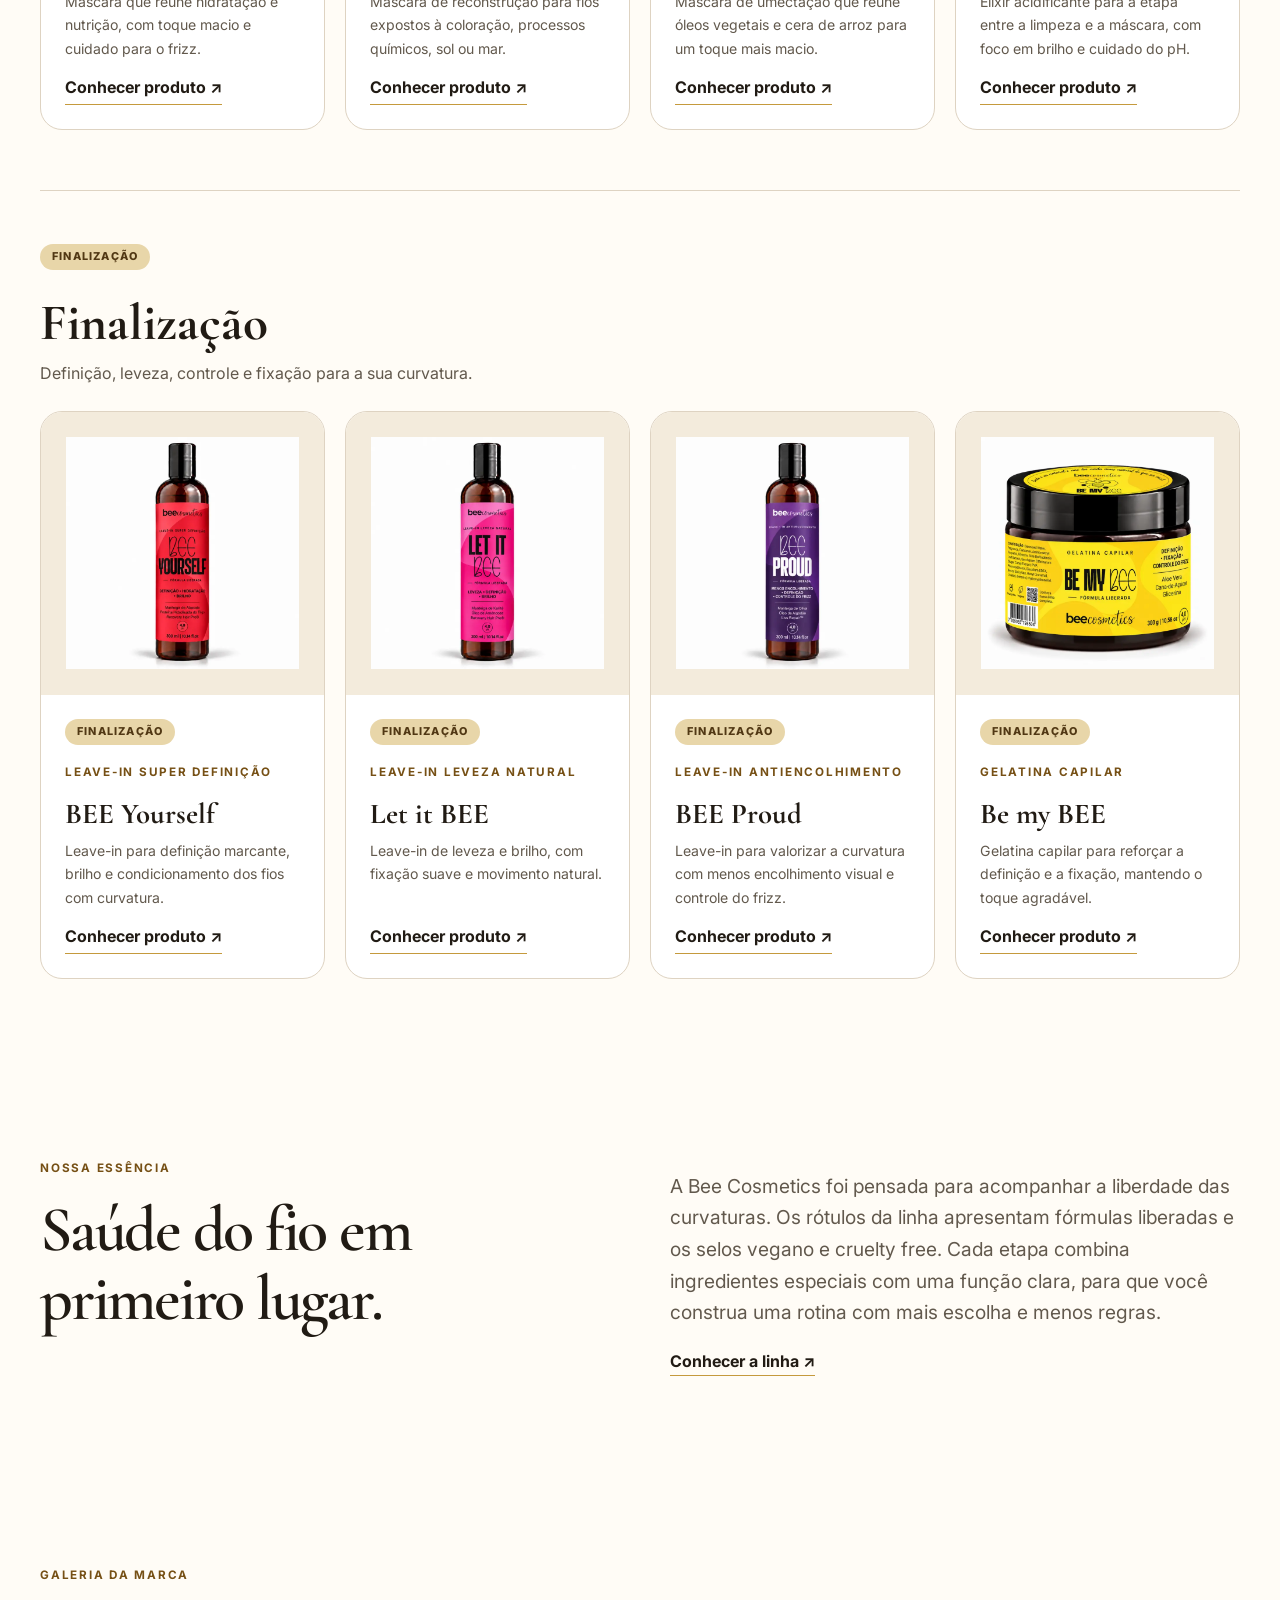
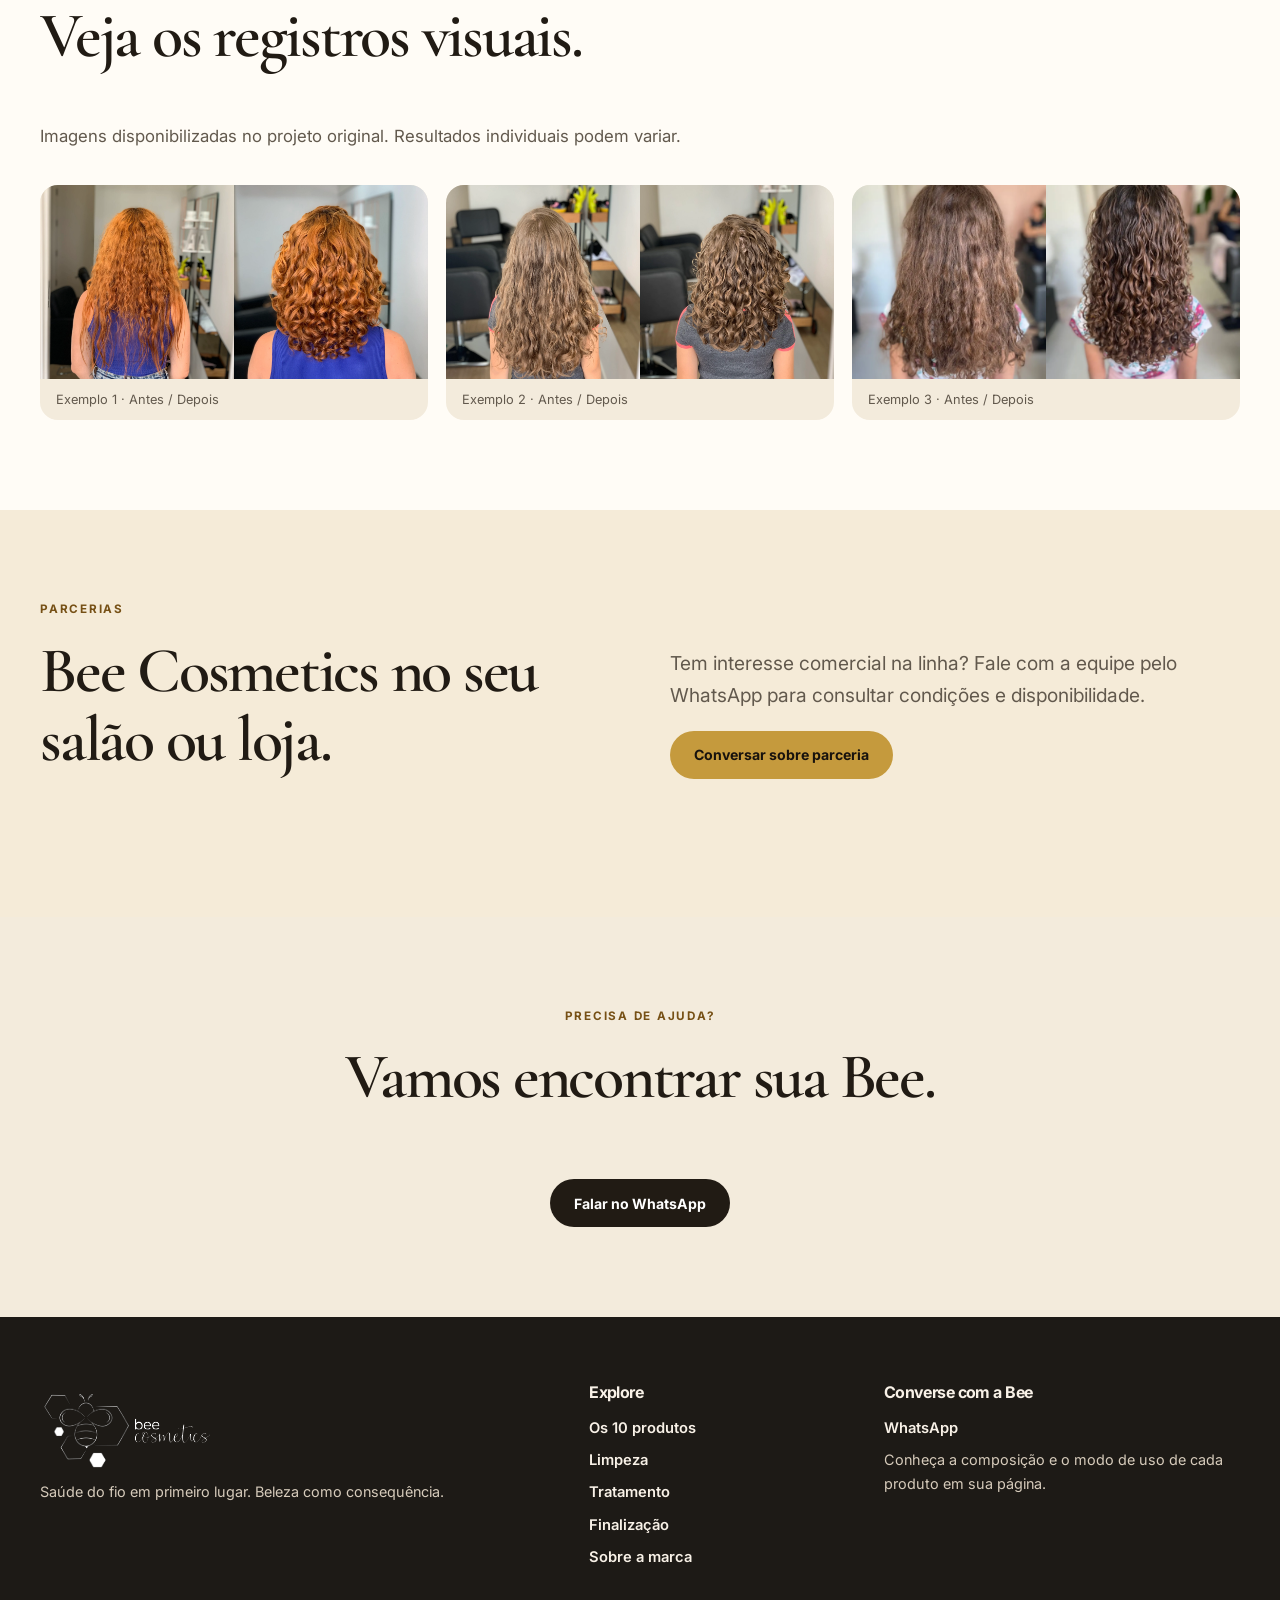
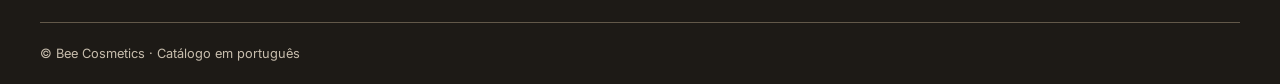
==== commit 60f91b13: "Add files via upload" ====
--- a/index.html
+++ b/index.html
@@ -1 +1 @@
-<!doctype html><html lang="pt-BR"><head><meta charset="utf-8"><meta name="viewport" content="width=device-width,initial-scale=1"><meta name="theme-color" content="#f3ebdc"><title>Bee Cosmetics | Cuidado capilar para cada curvatura</title><meta name="description" content="Fórmulas liberadas e ingredientes especiais para cabelos ondulados, cacheados e crespos. Conheça os dez produtos Bee Cosmetics."><link rel="canonical" href="https://beecosmetics.store/"><meta property="og:locale" content="pt_BR"><meta property="og:type" content="website"><meta property="og:site_name" content="Bee Cosmetics"><meta property="og:title" content="Bee Cosmetics | Cuidado capilar para cada curvatura"><meta property="og:description" content="Fórmulas liberadas e ingredientes especiais para cabelos ondulados, cacheados e crespos. Conheça os dez produtos Bee Cosmetics."><meta property="og:url" content="https://beecosmetics.store/"><meta property="og:image" content="https://beecosmetics.store/og/og-home-bee.png"><meta name="twitter:card" content="summary_large_image"><meta name="twitter:title" content="Bee Cosmetics | Cuidado capilar para cada curvatura"><meta name="twitter:description" content="Fórmulas liberadas e ingredientes especiais para cabelos ondulados, cacheados e crespos. Conheça os dez produtos Bee Cosmetics."><meta name="twitter:image" content="https://beecosmetics.store/og/og-home-bee.png"><link rel="icon" href="/favicon.ico" sizes="any"><link rel="icon" type="image/svg+xml" href="/icons/favicon.svg"><link rel="apple-touch-icon" href="/icons/apple-touch-icon.png"><link rel="manifest" href="/site.webmanifest"><link rel="preconnect" href="https://fonts.googleapis.com"><link rel="preconnect" href="https://fonts.gstatic.com" crossorigin><link href="https://fonts.googleapis.com/css2?family=Cormorant+Garamond:wght@500;600;700&family=Inter:wght@400;500;600;700&display=swap" rel="stylesheet"><link rel="stylesheet" href="/assets/css/site.css"><script type="application/ld+json">[{"@context": "https://schema.org", "@type": "Organization", "name": "Bee Cosmetics", "url": "https://beecosmetics.store", "logo": "https://beecosmetics.store/logos/bee-logo-official.svg"}, {"@context": "https://schema.org", "@type": "WebSite", "name": "Bee Cosmetics", "url": "https://beecosmetics.store"}, {"@context": "https://schema.org", "@type": "ItemList", "name": "Produtos Bee Cosmetics", "itemListElement": [{"@type": "ListItem", "position": 1, "name": "Born to BEE", "url": "https://beecosmetics.store/produtos/born-to-bee"}, {"@type": "ListItem", "position": 2, "name": "Feel the BEEat", "url": "https://beecosmetics.store/produtos/feel-the-beeat"}, {"@type": "ListItem", "position": 3, "name": "BEEtween Gardens", "url": "https://beecosmetics.store/produtos/beetween-gardens"}, {"@type": "ListItem", "position": 4, "name": "After BEEach", "url": "https://beecosmetics.store/produtos/after-beeach"}, {"@type": "ListItem", "position": 5, "name": "BEEloved Oil", "url": "https://beecosmetics.store/produtos/beeloved-oil"}, {"@type": "ListItem", "position": 6, "name": "BEE Yourself", "url": "https://beecosmetics.store/produtos/bee-yourself"}, {"@type": "ListItem", "position": 7, "name": "Let it BEE", "url": "https://beecosmetics.store/produtos/let-it-bee"}, {"@type": "ListItem", "position": 8, "name": "BEE Proud", "url": "https://beecosmetics.store/produtos/bee-proud"}, {"@type": "ListItem", "position": 9, "name": "Be my BEE", "url": "https://beecosmetics.store/produtos/be-my-bee"}, {"@type": "ListItem", "position": 10, "name": "BEElieve in Acid", "url": "https://beecosmetics.store/produtos/beelieve-in-acid"}]}]</script></head><body><a class="skip" href="#conteudo">Pular para o conteúdo</a><header class="site-header"><div class="wrap header-inner"><a class="brand" href="/" aria-label="Bee Cosmetics, página inicial"><img src="/logos/bee-logo-official.svg" alt="Bee Cosmetics" width="210" height="55"></a><button class="menu-button" type="button" aria-expanded="false" aria-controls="site-nav" aria-label="Abrir menu">☰</button><nav id="site-nav" aria-label="Navegação principal"><a href="/#catalogo">Produtos</a><a href="/#limpeza">Limpeza</a><a href="/#tratamento">Tratamento</a><a href="/#finalizacao">Finalização</a><a href="/#marca">A marca</a><a href="/#contato">Contato</a></nav></div></header><main id="conteudo"><section class="hero"><div class="wrap hero-grid"><div><span class="eyebrow">Bee Cosmetics · Sua curvatura, sua história</span><h1>Seu cabelo, <em>seu ritmo.</em></h1><p>Saúde do fio em primeiro lugar. Beleza como consequência. Uma linha de fórmulas liberadas, com ingredientes de origem vegetal e cuidados específicos para cabelos ondulados, cacheados e crespos.</p><div class="actions"><a class="button gold" href="#catalogo">Explorar os produtos</a><a class="button outline" href="#limpeza">Ver por etapa</a></div></div><div class="hero-art"><img src="/products/born-to-bee.webp?v=e6ca03c99c5d" alt="Born to BEE, shampoo da linha Bee Cosmetics" width="480" height="480" fetchpriority="high"><span>10 produtos<br>Uma rotina com a sua cara</span></div></div></section><section id="catalogo" class="section"><div class="wrap"><div class="section-heading"><span class="eyebrow">A linha Bee</span><h2>Um produto para cada momento do seu cabelo.</h2><p>Limpar com suavidade, tratar com intenção e finalizar do seu jeito. Explore as fórmulas e escolha o efeito que combina com a sua curvatura.</p></div><div class="category-group" id="limpeza"><div class="category-heading"><span class="stage-tag">Limpeza</span><h3>Limpeza</h3><p>Um começo gentil para os fios.</p></div><div class="cards"><article class="card"><a class="card-image" href="/produtos/born-to-bee" aria-label="Conhecer Born to BEE"><img src="/products/born-to-bee.webp?v=e6ca03c99c5d" alt="Embalagem de Born to BEE, Shampoo Sem Sulfato" loading="lazy" width="480" height="480"></a><div class="card-content"><span class="stage-tag">Limpeza</span><span class="eyebrow">Shampoo Sem Sulfato</span><h3><a href="/produtos/born-to-bee">Born to BEE</a></h3><p>Shampoo de limpeza suave para começar a rotina sem abrir mão da sensação de fios limpos e hidratados.</p><a class="text-link" href="/produtos/born-to-bee">Conhecer produto <span aria-hidden="true">↗</span></a></div></article><article class="card"><a class="card-image" href="/produtos/feel-the-beeat" aria-label="Conhecer Feel the BEEat"><img src="/products/feel-the-beeat.webp?v=582f70bc53d2" alt="Embalagem de Feel the BEEat, Co-Wash" loading="lazy" width="480" height="480"></a><div class="card-content"><span class="stage-tag">Limpeza</span><span class="eyebrow">Co-Wash</span><h3><a href="/produtos/feel-the-beeat">Feel the BEEat</a></h3><p>Co-wash para quem prefere uma limpeza delicada, com condicionamento e maciez em um só passo.</p><a class="text-link" href="/produtos/feel-the-beeat">Conhecer produto <span aria-hidden="true">↗</span></a></div></article></div></div><div class="category-group" id="tratamento"><div class="category-heading"><span class="stage-tag">Tratamento</span><h3>Tratamento</h3><p>Nutrição, reconstrução, umectação e acidificação conforme a necessidade.</p></div><div class="cards"><article class="card"><a class="card-image" href="/produtos/beetween-gardens" aria-label="Conhecer BEEtween Gardens"><img src="/products/beetween-gardens.webp?v=7ed1cafa1b5b" alt="Embalagem de BEEtween Gardens, Máscara de Nutrição" loading="lazy" width="480" height="480"></a><div class="card-content"><span class="stage-tag">Tratamento</span><span class="eyebrow">Máscara de Nutrição</span><h3><a href="/produtos/beetween-gardens">BEEtween Gardens</a></h3><p>Máscara que reúne hidratação e nutrição, com toque macio e cuidado para o frizz.</p><a class="text-link" href="/produtos/beetween-gardens">Conhecer produto <span aria-hidden="true">↗</span></a></div></article><article class="card"><a class="card-image" href="/produtos/after-beeach" aria-label="Conhecer After BEEach"><img src="/products/after-beeach.webp?v=9d555419d6a1" alt="Embalagem de After BEEach, Máscara de Reconstrução" loading="lazy" width="480" height="480"></a><div class="card-content"><span class="stage-tag">Tratamento</span><span class="eyebrow">Máscara de Reconstrução</span><h3><a href="/produtos/after-beeach">After BEEach</a></h3><p>Máscara de reconstrução para fios expostos à coloração, processos químicos, sol ou mar.</p><a class="text-link" href="/produtos/after-beeach">Conhecer produto <span aria-hidden="true">↗</span></a></div></article><article class="card"><a class="card-image" href="/produtos/beeloved-oil" aria-label="Conhecer BEEloved Oil"><img src="/products/beeloved-oil.webp?v=296360e77fd5" alt="Embalagem de BEEloved Oil, Máscara de Umectação" loading="lazy" width="480" height="480"></a><div class="card-content"><span class="stage-tag">Tratamento</span><span class="eyebrow">Máscara de Umectação</span><h3><a href="/produtos/beeloved-oil">BEEloved Oil</a></h3><p>Máscara de umectação que reúne óleos vegetais e cera de arroz para um toque mais macio.</p><a class="text-link" href="/produtos/beeloved-oil">Conhecer produto <span aria-hidden="true">↗</span></a></div></article><article class="card"><a class="card-image" href="/produtos/beelieve-in-acid" aria-label="Conhecer BEElieve in Acid"><img src="/products/beelieve-in-acid.webp?v=f88216e71602" alt="Embalagem de BEElieve in Acid, Elixir Acidificante" loading="lazy" width="480" height="480"></a><div class="card-content"><span class="stage-tag">Tratamento</span><span class="eyebrow">Elixir Acidificante</span><h3><a href="/produtos/beelieve-in-acid">BEElieve in Acid</a></h3><p>Elixir acidificante para a etapa entre a limpeza e a máscara, com foco em brilho e cuidado do pH.</p><a class="text-link" href="/produtos/beelieve-in-acid">Conhecer produto <span aria-hidden="true">↗</span></a></div></article></div></div><div class="category-group" id="finalizacao"><div class="category-heading"><span class="stage-tag">Finalização</span><h3>Finalização</h3><p>Definição, leveza, controle e fixação para a sua curvatura.</p></div><div class="cards"><article class="card"><a class="card-image" href="/produtos/bee-yourself" aria-label="Conhecer BEE Yourself"><img src="/products/bee-yourself.webp?v=cae77f271774" alt="Embalagem de BEE Yourself, Leave-in Super Definição" loading="lazy" width="480" height="480"></a><div class="card-content"><span class="stage-tag">Finalização</span><span class="eyebrow">Leave-in Super Definição</span><h3><a href="/produtos/bee-yourself">BEE Yourself</a></h3><p>Leave-in para definição marcante, brilho e condicionamento dos fios com curvatura.</p><a class="text-link" href="/produtos/bee-yourself">Conhecer produto <span aria-hidden="true">↗</span></a></div></article><article class="card"><a class="card-image" href="/produtos/let-it-bee" aria-label="Conhecer Let it BEE"><img src="/products/let-it-bee.webp?v=34e424e54daf" alt="Embalagem de Let it BEE, Leave-in Leveza Natural" loading="lazy" width="480" height="480"></a><div class="card-content"><span class="stage-tag">Finalização</span><span class="eyebrow">Leave-in Leveza Natural</span><h3><a href="/produtos/let-it-bee">Let it BEE</a></h3><p>Leave-in de leveza e brilho, com fixação suave e movimento natural.</p><a class="text-link" href="/produtos/let-it-bee">Conhecer produto <span aria-hidden="true">↗</span></a></div></article><article class="card"><a class="card-image" href="/produtos/bee-proud" aria-label="Conhecer BEE Proud"><img src="/products/bee-proud.webp?v=0b8de24b118c" alt="Embalagem de BEE Proud, Leave-in Antiencolhimento" loading="lazy" width="480" height="480"></a><div class="card-content"><span class="stage-tag">Finalização</span><span class="eyebrow">Leave-in Antiencolhimento</span><h3><a href="/produtos/bee-proud">BEE Proud</a></h3><p>Leave-in para valorizar a curvatura com menos encolhimento visual e controle do frizz.</p><a class="text-link" href="/produtos/bee-proud">Conhecer produto <span aria-hidden="true">↗</span></a></div></article><article class="card"><a class="card-image" href="/produtos/be-my-bee" aria-label="Conhecer Be my BEE"><img src="/products/be-my-bee.webp?v=14b39a380754" alt="Embalagem de Be my BEE, Gelatina Capilar" loading="lazy" width="480" height="480"></a><div class="card-content"><span class="stage-tag">Finalização</span><span class="eyebrow">Gelatina Capilar</span><h3><a href="/produtos/be-my-bee">Be my BEE</a></h3><p>Gelatina capilar para reforçar a definição e a fixação, mantendo o toque agradável.</p><a class="text-link" href="/produtos/be-my-bee">Conhecer produto <span aria-hidden="true">↗</span></a></div></article></div></div></div></section><section id="marca" class="section brand-story"><div class="wrap story-grid"><div><span class="eyebrow">Nossa essência</span><h2>Saúde do fio em primeiro lugar.</h2></div><div><p>A Bee Cosmetics foi pensada para acompanhar a liberdade das curvaturas. Os rótulos da linha apresentam fórmulas liberadas e os selos vegano e cruelty free. Cada etapa combina ingredientes especiais com uma função clara, para que você construa uma rotina com mais escolha e menos regras.</p><a class="text-link" href="#catalogo">Conhecer a linha ↗</a></div></div></section><section id="resultados" class="section"><div class="wrap"><div class="section-heading"><span class="eyebrow">Galeria da marca</span><h2>Veja os registros visuais.</h2><p>Imagens disponibilizadas no projeto original. Resultados individuais podem variar.</p></div><div class="result-grid"><figure><img src="/results/before-after-01-before.webp" alt="Registro antes, exemplo 1" loading="lazy" width="800" height="800"><img src="/results/before-after-01-after.webp" alt="Registro depois, exemplo 1" loading="lazy" width="800" height="800"><figcaption>Exemplo 1 · Antes / Depois</figcaption></figure><figure><img src="/results/before-after-02-before.webp" alt="Registro antes, exemplo 2" loading="lazy" width="800" height="800"><img src="/results/before-after-02-after.webp" alt="Registro depois, exemplo 2" loading="lazy" width="800" height="800"><figcaption>Exemplo 2 · Antes / Depois</figcaption></figure><figure><img src="/results/before-after-03-before.webp" alt="Registro antes, exemplo 3" loading="lazy" width="800" height="800"><img src="/results/before-after-03-after.webp" alt="Registro depois, exemplo 3" loading="lazy" width="800" height="800"><figcaption>Exemplo 3 · Antes / Depois</figcaption></figure></div></div></section><section id="b2b" class="section partners"><div class="wrap story-grid"><div><span class="eyebrow">Parcerias</span><h2>Bee Cosmetics no seu salão ou loja.</h2></div><div><p>Tem interesse comercial na linha? Fale com a equipe pelo WhatsApp para consultar condições e disponibilidade.</p><a class="button gold" href="https://wa.me/5511992690486?text=Ol%C3%A1%21%20Tenho%20interesse%20em%20revender%20a%20Bee%20Cosmetics." target="_blank" rel="noopener noreferrer">Conversar sobre parceria</a></div></div></section><section class="section closing"><div class="wrap"><span class="eyebrow">Precisa de ajuda?</span><h2>Vamos encontrar sua Bee.</h2><a class="button dark" href="https://wa.me/5511992690486" target="_blank" rel="noopener noreferrer">Falar no WhatsApp</a></div></section></main><footer id="contato"><div class="wrap footer-grid"><div><img src="/logos/bee-logo-footer.svg" alt="Bee Cosmetics" width="180" height="60"><p>Saúde do fio em primeiro lugar. Beleza como consequência.</p></div><div><h2>Explore</h2><a href="/#catalogo">Os 10 produtos</a><a href="/#limpeza">Limpeza</a><a href="/#tratamento">Tratamento</a><a href="/#finalizacao">Finalização</a><a href="/#marca">Sobre a marca</a></div><div><h2>Converse com a Bee</h2><a href="https://wa.me/5511992690486" target="_blank" rel="noopener noreferrer">WhatsApp</a><p>Conheça a composição e o modo de uso de cada produto em sua página.</p></div></div><div class="wrap footer-bottom">© Bee Cosmetics · Catálogo em português</div></footer><script src="/assets/js/site.js" defer></script></body></html>+<!doctype html><html lang="pt-BR"><head><meta charset="utf-8"><meta name="viewport" content="width=device-width,initial-scale=1"><meta name="theme-color" content="#f3ebdc"><title>Bee Cosmetics | Cuidado capilar para cada curvatura</title><meta name="description" content="Fórmulas liberadas e ingredientes especiais para cabelos ondulados, cacheados e crespos. Conheça os dez produtos Bee Cosmetics."><link rel="canonical" href="https://beecosmetics.store/"><meta property="og:locale" content="pt_BR"><meta property="og:type" content="website"><meta property="og:site_name" content="Bee Cosmetics"><meta property="og:title" content="Bee Cosmetics | Cuidado capilar para cada curvatura"><meta property="og:description" content="Fórmulas liberadas e ingredientes especiais para cabelos ondulados, cacheados e crespos. Conheça os dez produtos Bee Cosmetics."><meta property="og:url" content="https://beecosmetics.store/"><meta property="og:image" content="https://beecosmetics.store/assets/images/bee-hero-familia.webp"><meta name="twitter:card" content="summary_large_image"><meta name="twitter:title" content="Bee Cosmetics | Cuidado capilar para cada curvatura"><meta name="twitter:description" content="Fórmulas liberadas e ingredientes especiais para cabelos ondulados, cacheados e crespos. Conheça os dez produtos Bee Cosmetics."><meta name="twitter:image" content="https://beecosmetics.store/assets/images/bee-hero-familia.webp"><link rel="icon" href="/favicon.ico" sizes="any"><link rel="icon" type="image/svg+xml" href="/icons/favicon.svg"><link rel="apple-touch-icon" href="/icons/apple-touch-icon.png"><link rel="manifest" href="/site.webmanifest"><link rel="preconnect" href="https://fonts.googleapis.com"><link rel="preconnect" href="https://fonts.gstatic.com" crossorigin><link href="https://fonts.googleapis.com/css2?family=Cormorant+Garamond:wght@500;600;700&family=Inter:wght@400;500;600;700&display=swap" rel="stylesheet"><link rel="preload" as="image" href="/assets/images/bee-hero-familia.webp" fetchpriority="high"><link rel="stylesheet" href="/assets/css/site.css"><script type="application/ld+json">[{"@context": "https://schema.org", "@type": "Organization", "name": "Bee Cosmetics", "url": "https://beecosmetics.store", "logo": "https://beecosmetics.store/logos/bee-logo-official.svg"}, {"@context": "https://schema.org", "@type": "WebSite", "name": "Bee Cosmetics", "url": "https://beecosmetics.store"}, {"@context": "https://schema.org", "@type": "ItemList", "name": "Produtos Bee Cosmetics", "itemListElement": [{"@type": "ListItem", "position": 1, "name": "Born to BEE", "url": "https://beecosmetics.store/produtos/born-to-bee"}, {"@type": "ListItem", "position": 2, "name": "Feel the BEEat", "url": "https://beecosmetics.store/produtos/feel-the-beeat"}, {"@type": "ListItem", "position": 3, "name": "BEEtween Gardens", "url": "https://beecosmetics.store/produtos/beetween-gardens"}, {"@type": "ListItem", "position": 4, "name": "After BEEach", "url": "https://beecosmetics.store/produtos/after-beeach"}, {"@type": "ListItem", "position": 5, "name": "BEEloved Oil", "url": "https://beecosmetics.store/produtos/beeloved-oil"}, {"@type": "ListItem", "position": 6, "name": "BEE Yourself", "url": "https://beecosmetics.store/produtos/bee-yourself"}, {"@type": "ListItem", "position": 7, "name": "Let it BEE", "url": "https://beecosmetics.store/produtos/let-it-bee"}, {"@type": "ListItem", "position": 8, "name": "BEE Proud", "url": "https://beecosmetics.store/produtos/bee-proud"}, {"@type": "ListItem", "position": 9, "name": "Be my BEE", "url": "https://beecosmetics.store/produtos/be-my-bee"}, {"@type": "ListItem", "position": 10, "name": "BEElieve in Acid", "url": "https://beecosmetics.store/produtos/beelieve-in-acid"}]}]</script></head><body><a class="skip" href="#conteudo">Pular para o conteúdo</a><header class="site-header"><div class="wrap header-inner"><a class="brand" href="/" aria-label="Bee Cosmetics, página inicial"><img src="/logos/bee-logo-official.svg" alt="Bee Cosmetics" width="210" height="55"></a><button class="menu-button" type="button" aria-expanded="false" aria-controls="site-nav" aria-label="Abrir menu">☰</button><nav id="site-nav" aria-label="Navegação principal"><a href="/#catalogo">Produtos</a><a href="/#limpeza">Limpeza</a><a href="/#tratamento">Tratamento</a><a href="/#finalizacao">Finalização</a><a href="/#marca">A marca</a><a href="/#contato">Contato</a></nav></div></header><main id="conteudo"><section class="hero"><div class="wrap hero-grid"><div><span class="eyebrow">Bee Cosmetics · Sua curvatura, sua história</span><h1>Seu cabelo, <em>seu ritmo.</em></h1><p>Saúde do fio em primeiro lugar. Beleza como consequência. Uma linha de fórmulas liberadas, com ingredientes de origem vegetal e cuidados específicos para cabelos ondulados, cacheados e crespos.</p><div class="actions"><a class="button gold" href="#catalogo">Explorar os produtos</a><a class="button outline" href="#limpeza">Ver por etapa</a></div></div><div class="hero-art"><img src="/assets/images/bee-hero-familia.webp" alt="Família Bee Cosmetics com dez produtos para limpeza, tratamento, acidificação e finalização de cabelos com curvatura" width="5120" height="2880" fetchpriority="high" decoding="async"></div></div></section><section id="catalogo" class="section"><div class="wrap"><div class="section-heading"><span class="eyebrow">A linha Bee</span><h2>Um produto para cada momento do seu cabelo.</h2><p>Limpar com suavidade, tratar com intenção e finalizar do seu jeito. Explore as fórmulas e escolha o efeito que combina com a sua curvatura.</p></div><div class="category-group" id="limpeza"><div class="category-heading"><span class="stage-tag">Limpeza</span><h3>Limpeza</h3><p>Um começo gentil para os fios.</p></div><div class="cards"><article class="card"><a class="card-image" href="/produtos/born-to-bee" aria-label="Conhecer Born to BEE"><img src="/products/born-to-bee.webp?v=e6ca03c99c5d" alt="Embalagem de Born to BEE, Shampoo Sem Sulfato" loading="lazy" width="480" height="480"></a><div class="card-content"><span class="stage-tag">Limpeza</span><span class="eyebrow">Shampoo Sem Sulfato</span><h3><a href="/produtos/born-to-bee">Born to BEE</a></h3><p>Shampoo de limpeza suave para começar a rotina sem abrir mão da sensação de fios limpos e hidratados.</p><a class="text-link" href="/produtos/born-to-bee">Conhecer produto <span aria-hidden="true">↗</span></a></div></article><article class="card"><a class="card-image" href="/produtos/feel-the-beeat" aria-label="Conhecer Feel the BEEat"><img src="/products/feel-the-beeat.webp?v=582f70bc53d2" alt="Embalagem de Feel the BEEat, Co-Wash" loading="lazy" width="480" height="480"></a><div class="card-content"><span class="stage-tag">Limpeza</span><span class="eyebrow">Co-Wash</span><h3><a href="/produtos/feel-the-beeat">Feel the BEEat</a></h3><p>Co-wash para quem prefere uma limpeza delicada, com condicionamento e maciez em um só passo.</p><a class="text-link" href="/produtos/feel-the-beeat">Conhecer produto <span aria-hidden="true">↗</span></a></div></article></div></div><div class="category-group" id="tratamento"><div class="category-heading"><span class="stage-tag">Tratamento</span><h3>Tratamento</h3><p>Nutrição, reconstrução, umectação e acidificação conforme a necessidade.</p></div><div class="cards"><article class="card"><a class="card-image" href="/produtos/beetween-gardens" aria-label="Conhecer BEEtween Gardens"><img src="/products/beetween-gardens.webp?v=7ed1cafa1b5b" alt="Embalagem de BEEtween Gardens, Máscara de Nutrição" loading="lazy" width="480" height="480"></a><div class="card-content"><span class="stage-tag">Tratamento</span><span class="eyebrow">Máscara de Nutrição</span><h3><a href="/produtos/beetween-gardens">BEEtween Gardens</a></h3><p>Máscara que reúne hidratação e nutrição, com toque macio e cuidado para o frizz.</p><a class="text-link" href="/produtos/beetween-gardens">Conhecer produto <span aria-hidden="true">↗</span></a></div></article><article class="card"><a class="card-image" href="/produtos/after-beeach" aria-label="Conhecer After BEEach"><img src="/products/after-beeach.webp?v=9d555419d6a1" alt="Embalagem de After BEEach, Máscara de Reconstrução" loading="lazy" width="480" height="480"></a><div class="card-content"><span class="stage-tag">Tratamento</span><span class="eyebrow">Máscara de Reconstrução</span><h3><a href="/produtos/after-beeach">After BEEach</a></h3><p>Máscara de reconstrução para fios expostos à coloração, processos químicos, sol ou mar.</p><a class="text-link" href="/produtos/after-beeach">Conhecer produto <span aria-hidden="true">↗</span></a></div></article><article class="card"><a class="card-image" href="/produtos/beeloved-oil" aria-label="Conhecer BEEloved Oil"><img src="/products/beeloved-oil.webp?v=296360e77fd5" alt="Embalagem de BEEloved Oil, Máscara de Umectação" loading="lazy" width="480" height="480"></a><div class="card-content"><span class="stage-tag">Tratamento</span><span class="eyebrow">Máscara de Umectação</span><h3><a href="/produtos/beeloved-oil">BEEloved Oil</a></h3><p>Máscara de umectação que reúne óleos vegetais e cera de arroz para um toque mais macio.</p><a class="text-link" href="/produtos/beeloved-oil">Conhecer produto <span aria-hidden="true">↗</span></a></div></article><article class="card"><a class="card-image" href="/produtos/beelieve-in-acid" aria-label="Conhecer BEElieve in Acid"><img src="/products/beelieve-in-acid.webp?v=f88216e71602" alt="Embalagem de BEElieve in Acid, Elixir Acidificante" loading="lazy" width="480" height="480"></a><div class="card-content"><span class="stage-tag">Tratamento</span><span class="eyebrow">Elixir Acidificante</span><h3><a href="/produtos/beelieve-in-acid">BEElieve in Acid</a></h3><p>Elixir acidificante para a etapa entre a limpeza e a máscara, com foco em brilho e cuidado do pH.</p><a class="text-link" href="/produtos/beelieve-in-acid">Conhecer produto <span aria-hidden="true">↗</span></a></div></article></div></div><div class="category-group" id="finalizacao"><div class="category-heading"><span class="stage-tag">Finalização</span><h3>Finalização</h3><p>Definição, leveza, controle e fixação para a sua curvatura.</p></div><div class="cards"><article class="card"><a class="card-image" href="/produtos/bee-yourself" aria-label="Conhecer BEE Yourself"><img src="/products/bee-yourself.webp?v=cae77f271774" alt="Embalagem de BEE Yourself, Leave-in Super Definição" loading="lazy" width="480" height="480"></a><div class="card-content"><span class="stage-tag">Finalização</span><span class="eyebrow">Leave-in Super Definição</span><h3><a href="/produtos/bee-yourself">BEE Yourself</a></h3><p>Leave-in para definição marcante, brilho e condicionamento dos fios com curvatura.</p><a class="text-link" href="/produtos/bee-yourself">Conhecer produto <span aria-hidden="true">↗</span></a></div></article><article class="card"><a class="card-image" href="/produtos/let-it-bee" aria-label="Conhecer Let it BEE"><img src="/products/let-it-bee.webp?v=34e424e54daf" alt="Embalagem de Let it BEE, Leave-in Leveza Natural" loading="lazy" width="480" height="480"></a><div class="card-content"><span class="stage-tag">Finalização</span><span class="eyebrow">Leave-in Leveza Natural</span><h3><a href="/produtos/let-it-bee">Let it BEE</a></h3><p>Leave-in de leveza e brilho, com fixação suave e movimento natural.</p><a class="text-link" href="/produtos/let-it-bee">Conhecer produto <span aria-hidden="true">↗</span></a></div></article><article class="card"><a class="card-image" href="/produtos/bee-proud" aria-label="Conhecer BEE Proud"><img src="/products/bee-proud.webp?v=0b8de24b118c" alt="Embalagem de BEE Proud, Leave-in Antiencolhimento" loading="lazy" width="480" height="480"></a><div class="card-content"><span class="stage-tag">Finalização</span><span class="eyebrow">Leave-in Antiencolhimento</span><h3><a href="/produtos/bee-proud">BEE Proud</a></h3><p>Leave-in para valorizar a curvatura com menos encolhimento visual e controle do frizz.</p><a class="text-link" href="/produtos/bee-proud">Conhecer produto <span aria-hidden="true">↗</span></a></div></article><article class="card"><a class="card-image" href="/produtos/be-my-bee" aria-label="Conhecer Be my BEE"><img src="/products/be-my-bee.webp?v=14b39a380754" alt="Embalagem de Be my BEE, Gelatina Capilar" loading="lazy" width="480" height="480"></a><div class="card-content"><span class="stage-tag">Finalização</span><span class="eyebrow">Gelatina Capilar</span><h3><a href="/produtos/be-my-bee">Be my BEE</a></h3><p>Gelatina capilar para reforçar a definição e a fixação, mantendo o toque agradável.</p><a class="text-link" href="/produtos/be-my-bee">Conhecer produto <span aria-hidden="true">↗</span></a></div></article></div></div></div></section><section id="marca" class="section brand-story"><div class="wrap story-grid"><div><span class="eyebrow">Nossa essência</span><h2>Saúde do fio em primeiro lugar.</h2></div><div><p>A Bee Cosmetics foi pensada para acompanhar a liberdade das curvaturas. Os rótulos da linha apresentam fórmulas liberadas e os selos vegano e cruelty free. Cada etapa combina ingredientes especiais com uma função clara, para que você construa uma rotina com mais escolha e menos regras.</p><a class="text-link" href="#catalogo">Conhecer a linha ↗</a></div></div></section><section id="resultados" class="section"><div class="wrap"><div class="section-heading"><span class="eyebrow">Galeria da marca</span><h2>Veja os registros visuais.</h2><p>Imagens disponibilizadas no projeto original. Resultados individuais podem variar.</p></div><div class="result-grid"><figure><img src="/results/before-after-01-before.webp" alt="Registro antes, exemplo 1" loading="lazy" width="800" height="800"><img src="/results/before-after-01-after.webp" alt="Registro depois, exemplo 1" loading="lazy" width="800" height="800"><figcaption>Exemplo 1 · Antes / Depois</figcaption></figure><figure><img src="/results/before-after-02-before.webp" alt="Registro antes, exemplo 2" loading="lazy" width="800" height="800"><img src="/results/before-after-02-after.webp" alt="Registro depois, exemplo 2" loading="lazy" width="800" height="800"><figcaption>Exemplo 2 · Antes / Depois</figcaption></figure><figure><img src="/results/before-after-03-before.webp" alt="Registro antes, exemplo 3" loading="lazy" width="800" height="800"><img src="/results/before-after-03-after.webp" alt="Registro depois, exemplo 3" loading="lazy" width="800" height="800"><figcaption>Exemplo 3 · Antes / Depois</figcaption></figure></div></div></section><section id="b2b" class="section partners"><div class="wrap story-grid"><div><span class="eyebrow">Parcerias</span><h2>Bee Cosmetics no seu salão ou loja.</h2></div><div><p>Tem interesse comercial na linha? Fale com a equipe pelo WhatsApp para consultar condições e disponibilidade.</p><a class="button gold" href="https://wa.me/5511992690486?text=Ol%C3%A1%21%20Tenho%20interesse%20em%20revender%20a%20Bee%20Cosmetics." target="_blank" rel="noopener noreferrer">Conversar sobre parceria</a></div></div></section><section class="section closing"><div class="wrap"><span class="eyebrow">Precisa de ajuda?</span><h2>Vamos encontrar sua Bee.</h2><a class="button dark" href="https://wa.me/5511992690486" target="_blank" rel="noopener noreferrer">Falar no WhatsApp</a></div></section></main><footer id="contato"><div class="wrap footer-grid"><div><img src="/logos/bee-logo-footer.svg" alt="Bee Cosmetics" width="180" height="60"><p>Saúde do fio em primeiro lugar. Beleza como consequência.</p></div><div><h2>Explore</h2><a href="/#catalogo">Os 10 produtos</a><a href="/#limpeza">Limpeza</a><a href="/#tratamento">Tratamento</a><a href="/#finalizacao">Finalização</a><a href="/#marca">Sobre a marca</a></div><div><h2>Converse com a Bee</h2><a href="https://wa.me/5511992690486" target="_blank" rel="noopener noreferrer">WhatsApp</a><p>Conheça a composição e o modo de uso de cada produto em sua página.</p></div></div><div class="wrap footer-bottom">© Bee Cosmetics · Catálogo em português</div></footer><script src="/assets/js/site.js" defer></script></body></html>
--- a/assets/css/site.css
+++ b/assets/css/site.css
@@ -1,5 +1,23 @@
-:root{--cream:#f3ebdc;--paper:#fffcf6;--ink:#211b14;--muted:#62594d;--gold:#c59a3d;--line:#ded3c2}*{box-sizing:border-box}html{scroll-behavior:smooth}body{margin:0;background:var(--paper);color:var(--ink);font-family:Inter,system-ui,sans-serif;line-height:1.65}img{max-width:100%;height:auto}a{color:inherit}button{font:inherit}h1,h2,h3,p{margin-top:0}h1,h2,h3{line-height:1.08}h1,h2{font-family:'Cormorant Garamond',Georgia,serif;font-weight:600;letter-spacing:-.035em}h1{font-size:clamp(3.6rem,8vw,7.6rem)}h2{font-size:clamp(2.5rem,5vw,4.6rem)}h3{font-size:1.2rem}.wrap{width:min(1200px,calc(100% - 40px));margin:auto}.skip{position:absolute;top:-100px;left:10px;background:#fff;padding:12px;z-index:20}.skip:focus{top:10px}:focus-visible{outline:3px solid #77510f;outline-offset:4px}.site-header{position:sticky;top:0;z-index:10;background:rgba(255,252,246,.96);border-bottom:1px solid var(--line);backdrop-filter:blur(12px)}.header-inner{display:flex;align-items:center;justify-content:space-between;gap:24px;min-height:82px}.brand img{display:block;width:190px}.site-header nav{display:flex;gap:28px}.site-header nav a,.footer-grid a{text-decoration:none;font-size:.92rem;font-weight:600}.site-header nav a:hover,.footer-grid a:hover,.text-link:hover{text-decoration:underline}.menu-button{display:none;background:none;border:1px solid var(--line);border-radius:8px;padding:7px 12px;font-size:1.3rem}.hero{background:radial-gradient(circle at 90% 20%,#ead09b 0,transparent 40%),linear-gradient(135deg,#f9f4eb,var(--cream));overflow:hidden}.hero-grid{display:grid;grid-template-columns:1.1fr .9fr;align-items:center;gap:50px;min-height:620px;padding:70px 0}.eyebrow{display:block;color:#765015;font-size:.73rem;font-weight:700;letter-spacing:.15em;text-transform:uppercase;margin-bottom:16px}.hero h1{margin-bottom:24px}.hero h1 em{color:#8c6526;font-weight:500}.hero p{font-size:1.16rem;max-width:530px;color:var(--muted)}.hero-art{position:relative;min-height:430px;display:grid;place-items:center;background:radial-gradient(circle,#f3dda7,transparent 62%)}.hero-art img{max-height:390px;object-fit:contain;filter:drop-shadow(0 24px 24px #6d4c1730)}.hero-art span{position:absolute;right:0;bottom:0;background:#fff8e9;border:1px solid var(--line);padding:16px 22px;border-radius:18px;font-family:Georgia,serif;font-size:1.25rem}.actions{display:flex;flex-wrap:wrap;gap:12px;margin-top:30px}.button{display:inline-flex;align-items:center;justify-content:center;min-height:48px;padding:10px 24px;border-radius:100px;text-decoration:none;font-weight:700;font-size:.88rem;transition:transform .2s}.button:hover{transform:translateY(-2px)}.gold{background:var(--gold);color:#17120d}.outline{border:1px solid #9d8d73;background:#fff9ee}.dark{background:var(--ink);color:#fff}.section{padding:90px 0}.section-heading{max-width:720px;margin-bottom:34px}.section-heading p{color:var(--muted);font-size:1.05rem}.cards{display:grid;grid-template-columns:repeat(4,minmax(0,1fr));gap:20px}.card{background:#fff;border:1px solid var(--line);border-radius:22px;overflow:hidden;display:flex;flex-direction:column}.card-image{background:#f3ebdc;display:grid;place-items:center;aspect-ratio:1}.card-image img{width:82%;height:82%;object-fit:contain;transition:transform .25s}.card:hover img{transform:scale(1.04)}.card-content{padding:24px;display:flex;flex:1;flex-direction:column}.card h3{font-family:'Cormorant Garamond',Georgia,serif;font-size:1.8rem;margin:0 0 10px}.card h3 a{text-decoration:none}.card p{font-size:.88rem;color:var(--muted);flex:1}.text-link{font-weight:700;text-decoration:none;border-bottom:1px solid var(--gold);width:fit-content;padding-bottom:4px}.routine{background:#242018;color:#fff}.routine .eyebrow{color:#eac679}.routine .section-heading p{color:#ddd0b8}.steps{list-style:none;padding:0;display:grid;grid-template-columns:repeat(4,1fr);gap:16px}.steps li{border:1px solid #685c48;background:#302a20;border-radius:20px;padding:28px}.steps h3{font-family:'Cormorant Garamond',Georgia,serif;font-size:1.7rem}.steps p{color:#e4dac7;font-size:.9rem}.step-links a{color:#f0ca77;display:inline-block;margin:0 6px 6px 0}.story-grid{display:grid;grid-template-columns:1fr 1fr;gap:60px;align-items:center}.story-grid p{font-size:1.2rem;color:var(--muted)}.closing{text-align:center;background:var(--cream)}.closing .button{margin-top:15px}footer{background:#1d1a16;color:#f8f1e7;padding:65px 0 20px}.footer-grid{display:grid;grid-template-columns:2fr 1fr 1.4fr;gap:40px}.footer-grid p{color:#d6cbbb;font-size:.9rem}.footer-grid h2{font:700 1rem Inter,sans-serif}.footer-grid a{display:block;margin:8px 0}.footer-bottom{border-top:1px solid #625849;margin-top:45px;padding-top:20px;color:#c7bdad;font-size:.8rem}.breadcrumbs{display:flex;flex-wrap:wrap;gap:10px;padding:30px 0;font-size:.86rem;color:var(--muted)}.breadcrumbs a{text-underline-offset:3px}.product-hero{background:linear-gradient(120deg,#f8f3ea,#efe1c8)}.product-grid{display:grid;grid-template-columns:1fr 1fr;gap:70px;align-items:center;padding:38px 0 78px}.product-art{min-height:470px;display:grid;place-items:center;background:#f6ecda;border-radius:28px}.product-art img{max-height:440px;max-width:85%;object-fit:contain;filter:drop-shadow(0 20px 20px #70552b29)}.product-intro h1{margin-bottom:20px}.lead{font-size:1.15rem;color:#4e4437}.specs{display:flex;gap:12px;margin-top:24px}.specs span{border:1px solid #b9a785;border-radius:100px;padding:5px 14px;font-size:.8rem;font-weight:700}.detail-grid{display:grid;grid-template-columns:.8fr 1.2fr;gap:80px}.detail-grid>div:first-child>p{font-size:1.1rem;color:var(--muted)}.active-list{padding-left:20px}.active-list li{padding:3px 0}.detail-panel{background:#f6f0e6;border:1px solid var(--line);padding:30px;border-radius:20px;margin-bottom:18px;overflow-wrap:anywhere}.detail-panel h2{font-size:2rem}.detail-panel p{color:#4a4034}.fine{font-size:.8rem!important;color:#6c6153!important}.narrow{max-width:850px}.faq{background:#f5ecdc}.faq details{border-bottom:1px solid #cbbca5;padding:20px 0}.faq summary{cursor:pointer;font-weight:700}.faq details p{color:var(--muted);margin:16px 0 0}.buy{background:#e9d6ae}.buy p{max-width:700px}.related{grid-template-columns:repeat(3,1fr)}@media(max-width:900px){.cards{grid-template-columns:repeat(2,1fr)}.steps{grid-template-columns:repeat(2,1fr)}.product-grid{gap:30px}.detail-grid{gap:35px}}@media(max-width:650px){.wrap{width:min(100% - 32px,1200px)}.header-inner{min-height:68px}.brand img{width:160px}.menu-button{display:block}.site-header nav{display:none;position:absolute;top:68px;left:0;right:0;background:var(--paper);padding:20px;box-shadow:0 16px 28px #0002;flex-direction:column;gap:16px}.site-header nav.open{display:flex}.hero-grid,.product-grid,.detail-grid,.story-grid,.footer-grid{grid-template-columns:1fr}.hero-grid{padding:60px 0;gap:5px}.hero-art{min-height:300px}.hero-art img{max-height:300px}.section{padding:65px 0}.cards,.steps,.related{grid-template-columns:1fr}.product-grid{padding:10px 0 55px}.product-art{min-height:340px}.product-art img{max-height:310px}.detail-grid{gap:25px}.footer-grid{gap:20px}}@media(prefers-reduced-motion:reduce){html{scroll-behavior:auto}*,*:before,*:after{transition:none!important;animation:none!important}}
+:root{--cream:#f3ebdc;--paper:#fffcf6;--ink:#211b14;--muted:#62594d;--gold:#c59a3d;--line:#ded3c2}*{box-sizing:border-box}html{scroll-behavior:smooth}body{margin:0;background:var(--paper);color:var(--ink);font-family:Inter,system-ui,sans-serif;line-height:1.65}img{max-width:100%;height:auto}a{color:inherit}button{font:inherit}h1,h2,h3,p{margin-top:0}h1,h2,h3{line-height:1.08}h1,h2{font-family:'Cormorant Garamond',Georgia,serif;font-weight:600;letter-spacing:-.035em}h1{font-size:clamp(3.6rem,8vw,7.6rem)}h2{font-size:clamp(2.5rem,5vw,4.6rem)}h3{font-size:1.2rem}.wrap{width:min(1200px,calc(100% - 40px));margin:auto}.skip{position:absolute;top:-100px;left:10px;background:#fff;padding:12px;z-index:20}.skip:focus{top:10px}:focus-visible{outline:3px solid #77510f;outline-offset:4px}.site-header{position:sticky;top:0;z-index:10;background:rgba(255,252,246,.96);border-bottom:1px solid var(--line);backdrop-filter:blur(12px)}.header-inner{display:flex;align-items:center;justify-content:space-between;gap:24px;min-height:82px}.brand img{display:block;width:190px}.site-header nav{display:flex;gap:28px}.site-header nav a,.footer-grid a{text-decoration:none;font-size:.92rem;font-weight:600}.site-header nav a:hover,.footer-grid a:hover,.text-link:hover{text-decoration:underline}.menu-button{display:none;background:none;border:1px solid var(--line);border-radius:8px;padding:7px 12px;font-size:1.3rem}.hero{background:radial-gradient(circle at 90% 20%,#ead09b 0,transparent 40%),linear-gradient(135deg,#f9f4eb,var(--cream));overflow:hidden}.hero-grid{display:grid;grid-template-columns:1.1fr .9fr;align-items:center;gap:50px;min-height:620px;padding:70px 0}.eyebrow{display:block;color:#765015;font-size:.73rem;font-weight:700;letter-spacing:.15em;text-transform:uppercase;margin-bottom:16px}.hero h1{margin-bottom:24px}.hero h1 em{color:#8c6526;font-weight:500}.hero p{font-size:1.16rem;max-width:530px;color:var(--muted)}.hero-art{position:relative;min-height:430px;display:grid;place-items:center;background:radial-gradient(circle,#f3dda7,transparent 62%)}.hero-art img{max-height:390px;object-fit:contain;filter:drop-shadow(0 24px 24px #6d4c1730)}.hero-art span{position:absolute;right:0;bottom:0;background:#fff8e9;border:1px solid var(--line);padding:16px 22px;border-radius:18px;font-family:Georgia,serif;font-size:1.25rem}.actions{display:flex;flex-wrap:wrap;gap:12px;margin-top:30px}.button{display:inline-flex;align-items:center;justify-content:center;min-height:48px;padding:10px 24px;border-radius:100px;text-decoration:none;font-weight:700;font-size:.88rem;transition:transform .2s}.button:hover{transform:translateY(-2px)}.gold{background:var(--gold);color:#17120d}.outline{border:1px solid #9d8d73;background:#fff9ee}.dark{background:var(--ink);color:#fff}.section{padding:90px 0}.section-heading{max-width:720px;margin-bottom:34px}.section-heading p{color:var(--muted);font-size:1.05rem}.cards{display:grid;grid-template-columns:repeat(4,minmax(0,1fr));gap:20px}.card{background:#fff;border:1px solid var(--line);border-radius:22px;overflow:hidden;display:flex;flex-direction:column}.card-image{background:#f3ebdc;display:grid;place-items:center;aspect-ratio:1}.card-image img{width:82%;height:82%;object-fit:contain;transition:transform .25s}.card:hover img{transform:scale(1.04)}.card-content{padding:24px;display:flex;flex:1;flex-direction:column}.card h3{font-family:'Cormorant Garamond',Georgia,serif;font-size:1.8rem;margin:0 0 10px}.card h3 a{text-decoration:none}.card p{font-size:.88rem;color:var(--muted);flex:1}.text-link{font-weight:700;text-decoration:none;border-bottom:1px solid var(--gold);width:fit-content;padding-bottom:4px}.routine{background:#242018;color:#fff}.routine .eyebrow{color:#eac679}.routine .section-heading p{color:#ddd0b8}.steps{list-style:none;padding:0;display:grid;grid-template-columns:repeat(4,1fr);gap:16px}.steps li{border:1px solid #685c48;background:#302a20;border-radius:20px;padding:28px}.steps h3{font-family:'Cormorant Garamond',Georgia,serif;font-size:1.7rem}.steps p{color:#e4dac7;font-size:.9rem}.step-links a{color:#f0ca77;display:inline-block;margin:0 6px 6px 0}.story-grid{display:grid;grid-template-columns:1fr 1fr;gap:60px;align-items:center}.story-grid p{font-size:1.2rem;color:var(--muted)}.closing{text-align:center;background:var(--cream)}.closing .button{margin-top:15px}footer{background:#1d1a16;color:#f8f1e7;padding:65px 0 20px}.footer-grid{display:grid;grid-template-columns:2fr 1fr 1.4fr;gap:40px}.footer-grid p{color:#d6cbbb;font-size:.9rem}.footer-grid h2{font:700 1rem Inter,sans-serif}.footer-grid a{display:block;margin:8px 0}.footer-bottom{border-top:1px solid #625849;margin-top:45px;padding-top:20px;color:#c7bdad;font-size:.8rem}.breadcrumbs{display:flex;flex-wrap:wrap;gap:10px;padding:30px 0;font-size:.86rem;color:var(--muted)}.breadcrumbs a{text-underline-offset:3px}.product-hero{background:linear-gradient(120deg,#f8f3ea,#efe1c8)}.product-grid{display:grid;grid-template-columns:1fr 1fr;gap:70px;align-items:center;padding:38px 0 78px}.product-art{min-height:470px;display:grid;place-items:center;background:#f6ecda;border-radius:28px}.product-art img{max-height:440px;max-width:85%;object-fit:contain;filter:drop-shadow(0 20px 20px #70552b29)}.product-intro h1{margin-bottom:20px}.lead{font-size:1.15rem;color:#4e4437}.specs{display:flex;gap:12px;margin-top:24px}.specs span{border:1px solid #b9a785;border-radius:100px;padding:5px 14px;font-size:.8rem;font-weight:700}.detail-grid{display:grid;grid-template-columns:.8fr 1.2fr;gap:80px}.detail-grid>div:first-child>p{font-size:1.1rem;color:var(--muted)}.active-list{padding-left:20px}.active-list li{padding:3px 0}.detail-panel{background:#f6f0e6;border:1px solid var(--line);padding:30px;border-radius:20px;margin-bottom:18px;overflow-wrap:anywhere}.detail-panel h2{font-size:2rem}.detail-panel p{color:#4a4034}.fine{font-size:.8rem!important;color:#6c6153!important}.narrow{max-width:850px}.faq{background:#f5ecdc}.faq details{border-bottom:1px solid #cbbca5;padding:20px 0}.faq summary{cursor:pointer;font-weight:700}.faq details p{color:var(--muted);margin:16px 0 0}.buy{background:#e9d6ae}.buy p{max-width:700px}.related{grid-template-columns:repeat(3,1fr)}@media(max-width:900px){.cards{grid-template-columns:repeat(2,1fr)}.steps{grid-template-columns:repeat(2,1fr)}.product-grid{gap:30px}.detail-grid{gap:35px}}@media(max-width:650px){.wrap{width:min(100% - 32px,1200px)}.header-inner{min-height:68px}.brand img{width:160px}.menu-button{display:block}.site-header nav{display:none;position:absolute;top:68px;left:0;right:0;background:var(--paper);padding:20px;box-shadow:0 16px 28px #0002;flex-direction:column;gap:16px}.site-header nav.open{display:flex}.hero-grid,.product-grid,.detail-grid,.story-grid,.footer-grid{grid-template-columns:1fr}.hero-grid{padding:60px 0;gap:5px}.hero-art{min-height:300px}.hero-art img{max-height:300px}.section{padding:65px 0}.cards,.steps,.related{grid-template-columns:1fr}.product-grid{padding:10px 0 55px}.product-art{min-height:340px}.product-art img{max-height:310px}.detail-grid{gap:25px}.footer-grid{gap:20px}}@media(prefers-reduced-motion:reduce){html{scroll-behavior:auto}*,*:before,*:after{transition:none!important;animation:none!important}}
 .result-grid{display:grid;grid-template-columns:repeat(3,1fr);gap:18px}.result-grid figure{margin:0;display:grid;grid-template-columns:1fr 1fr;background:#f3ebdc;border-radius:18px;overflow:hidden}.result-grid img{aspect-ratio:1;object-fit:cover;width:100%}.result-grid figcaption{grid-column:1/-1;padding:10px 16px;font-size:.8rem;color:var(--muted)}.partners{background:#f5ebd8}@media(max-width:650px){.result-grid{grid-template-columns:1fr}}
 .benefit-list{list-style:none;padding:0;display:flex;flex-wrap:wrap;gap:8px;margin-bottom:28px}.benefit-list li{background:#f0e0bb;border:1px solid #d7bc84;border-radius:999px;padding:6px 14px;font-weight:700;font-size:.85rem}
 .category-group{padding-top:24px;margin-top:26px;scroll-margin-top:95px}.category-group+.category-group{border-top:1px solid var(--line);margin-top:60px;padding-top:50px}.category-heading{margin-bottom:25px}.category-heading h3{font-family:"Cormorant Garamond",Georgia,serif;font-size:clamp(2.1rem,4vw,3.2rem);margin:12px 0 8px}.category-heading p{color:var(--muted)}.stage-tag{display:inline-flex;width:max-content;align-items:center;border-radius:999px;background:#e8d6a9;color:#513814;padding:4px 12px;font-size:.68rem;font-weight:800;letter-spacing:.11em;text-transform:uppercase;margin-bottom:14px}.card-content .stage-tag{margin-bottom:18px}.identification dl{display:grid;grid-template-columns:1fr 1fr;gap:16px;margin:0}.identification dt{font-size:.78rem;color:var(--muted);font-weight:700}.identification dd{margin:4px 0 0;font-weight:700;overflow-wrap:anywhere}.inci{margin-top:20px;border-top:1px solid var(--line);padding-top:16px}.inci summary{cursor:pointer;font-weight:700;color:#6b4a11}.inci p{font-size:.88rem;line-height:1.7}#catalogo,#marca,#resultados,#b2b{scroll-margin-top:80px}@media(max-width:650px){.identification dl{grid-template-columns:1fr}.category-group+.category-group{margin-top:44px;padding-top:34px}}
 #limpeza .cards{grid-template-columns:repeat(2,minmax(0,1fr));max-width:800px}@media(max-width:650px){#limpeza .cards{grid-template-columns:1fr}}
+
+/* Família Bee no hero e leitura das fichas de produto. */
+.hero{background:linear-gradient(180deg,#fbf7f0 0%,#fffaf2 100%)}
+.hero-grid{grid-template-columns:1fr;gap:38px;min-height:0;padding:clamp(48px,7vw,88px) 0 40px;text-align:center}
+.hero-grid>div:first-child{max-width:840px;margin-inline:auto}
+.hero .eyebrow{margin-bottom:18px}
+.hero h1{font-size:clamp(3.5rem,8vw,7rem);line-height:.93;margin-bottom:24px}
+.hero p{max-width:680px;margin-inline:auto;line-height:1.7}
+.hero .actions{justify-content:center}
+.hero-art{min-height:0;display:block;background:none;margin:0 auto;width:min(100%,1120px)}
+.hero-art img{display:block;width:100%;height:auto;max-height:none;object-fit:contain;filter:none;mix-blend-mode:multiply}
+.specs{flex-wrap:wrap}
+.detail-grid>div:first-child>p,.lead{line-height:1.75}
+.detail-panel{padding:clamp(24px,3vw,36px)}
+.detail-panel p{line-height:1.8}
+#composicao>p{font-size:.94rem;line-height:1.9;overflow-wrap:normal;hyphens:auto}
+.faq details p{line-height:1.7;max-width:720px}
+@media(max-width:650px){.hero-grid{padding:48px 0 20px;gap:26px}.hero h1{font-size:clamp(3.3rem,13vw,5.2rem)}.hero-art{min-height:0}.hero-art img{max-height:none}.hero .actions{gap:10px}.specs{gap:8px}}
